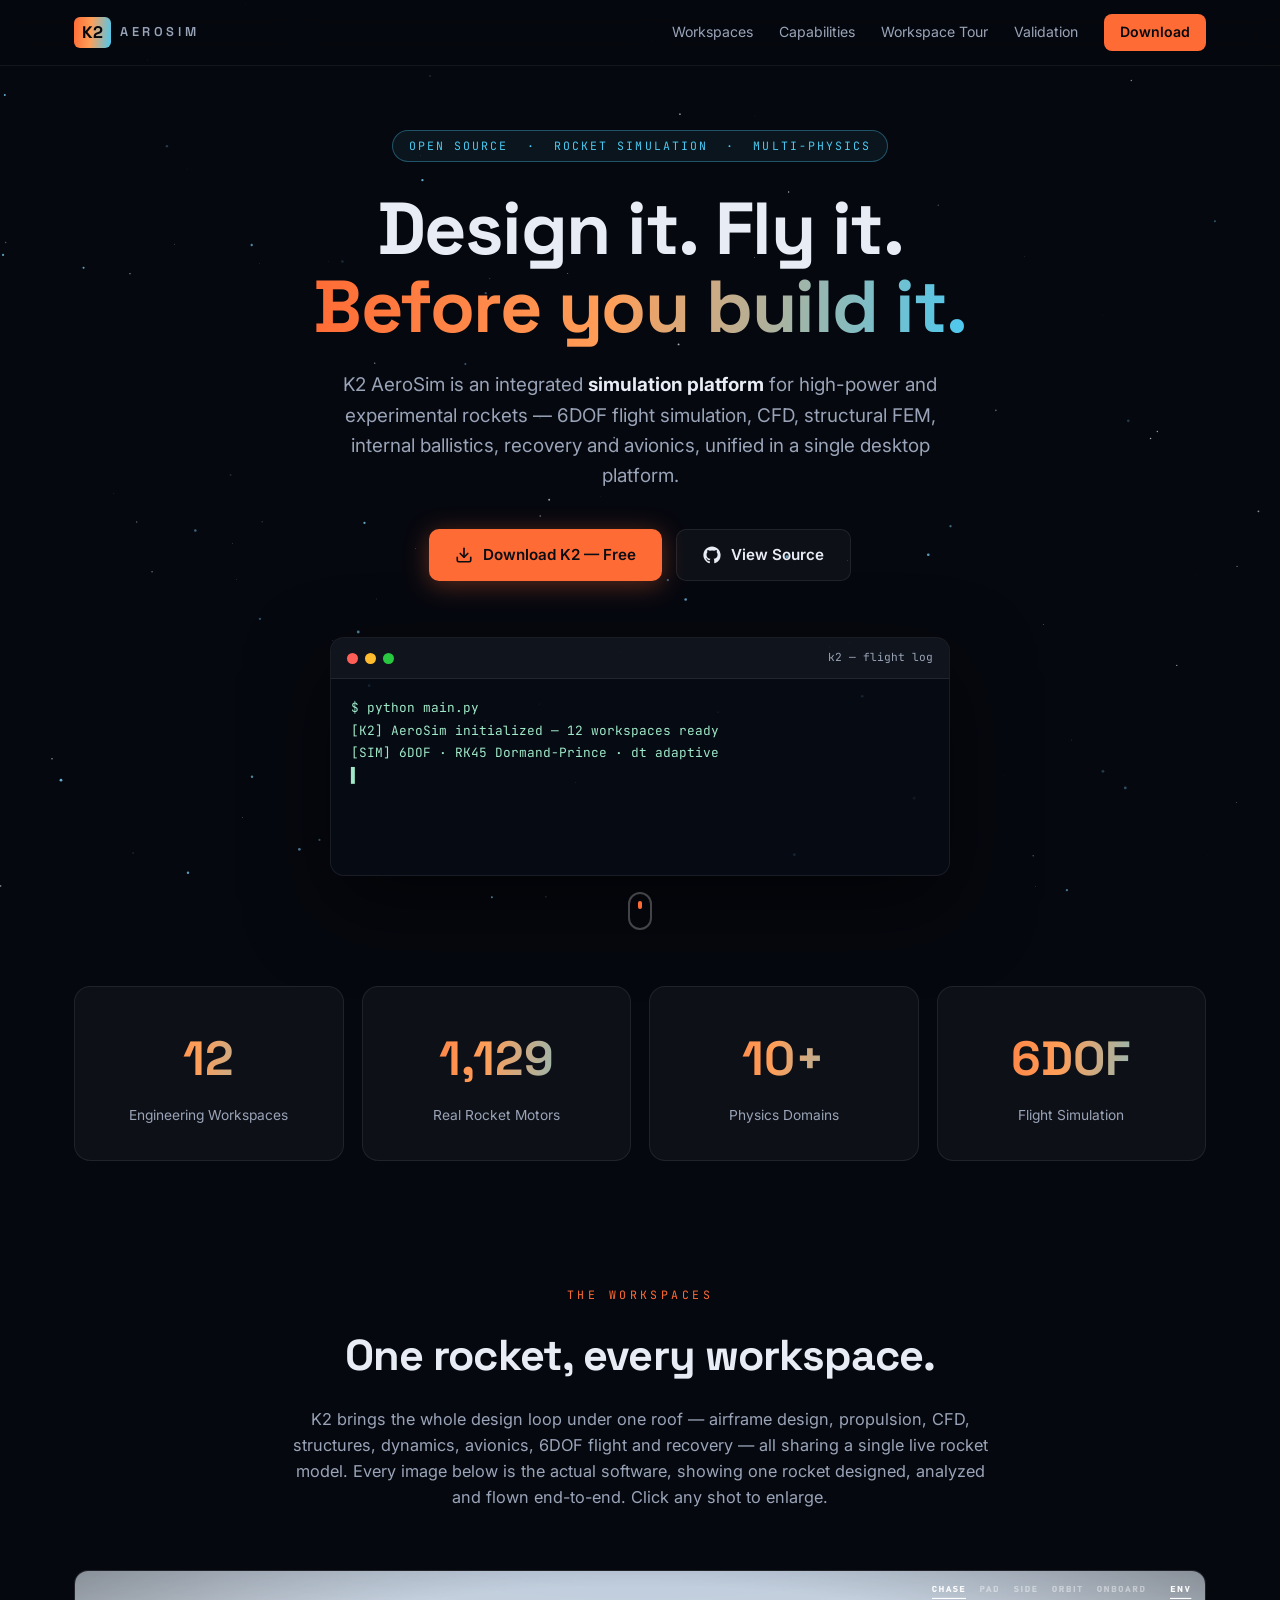
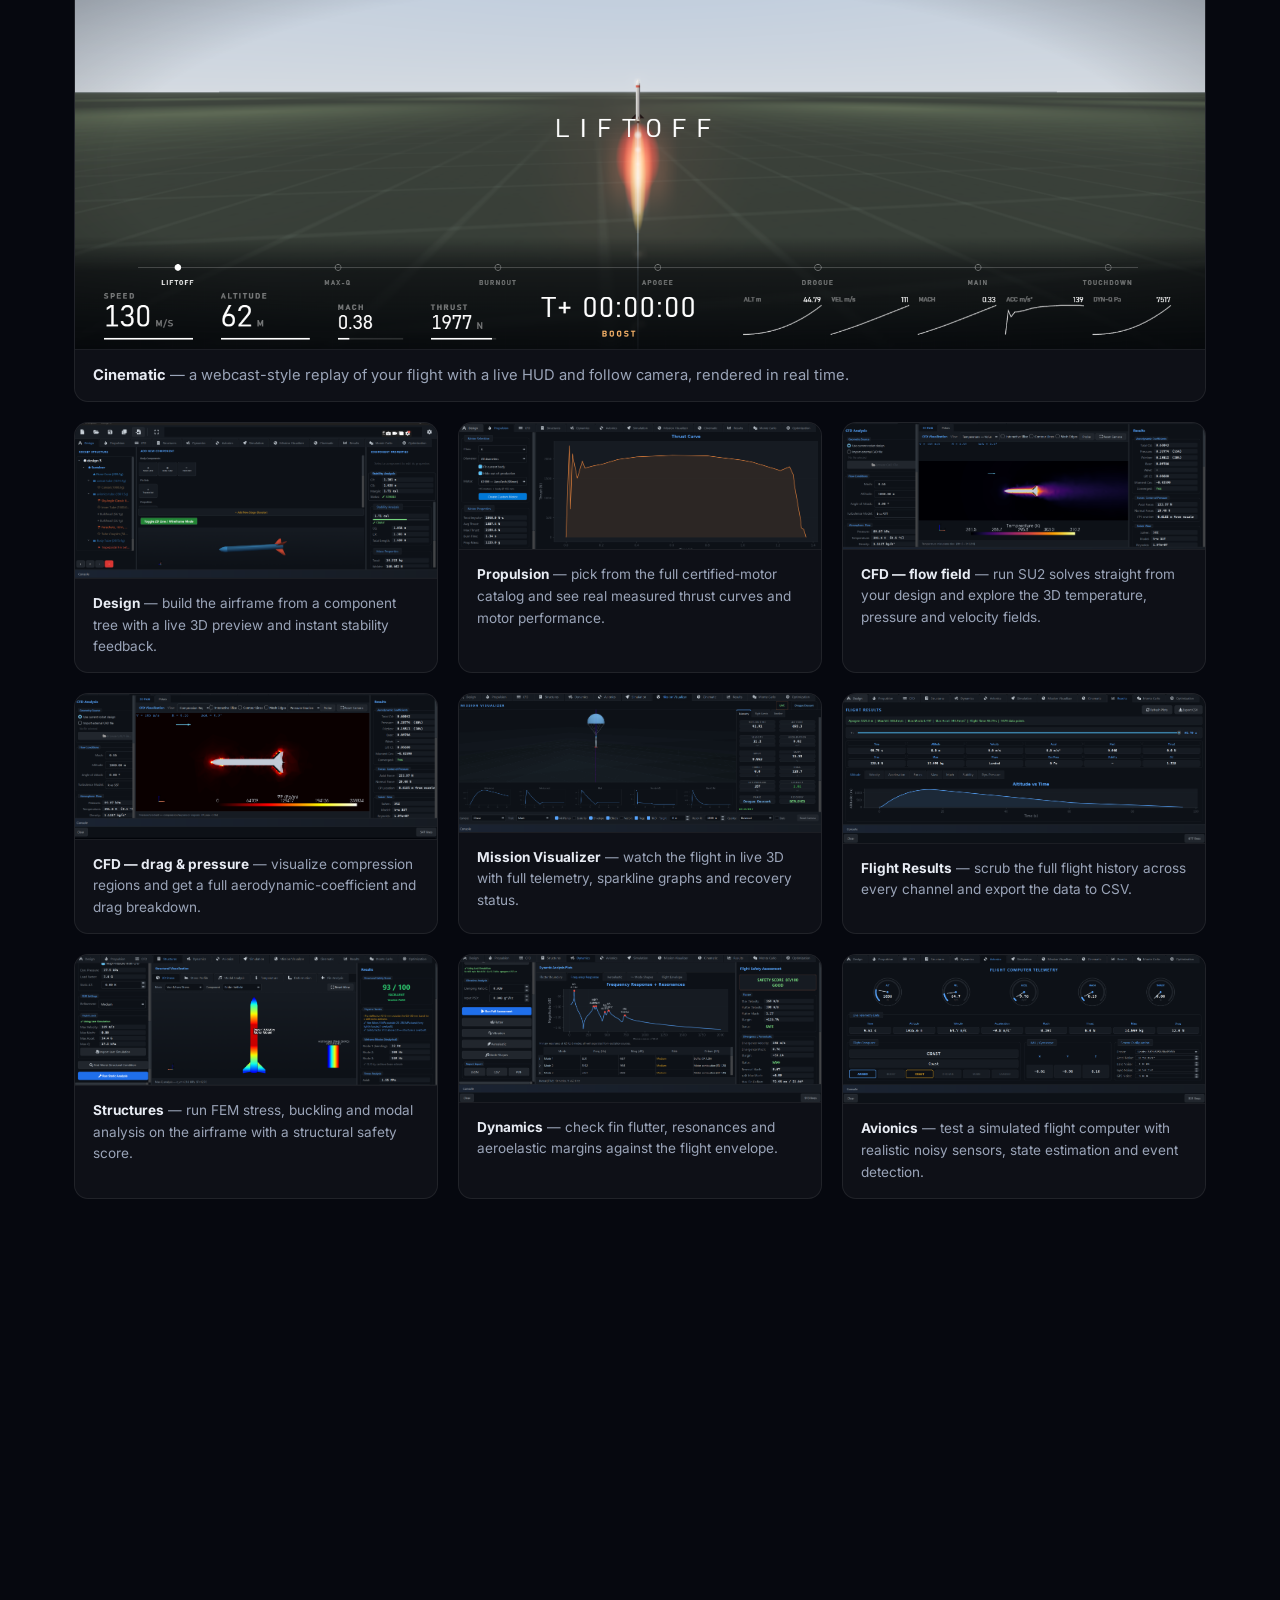
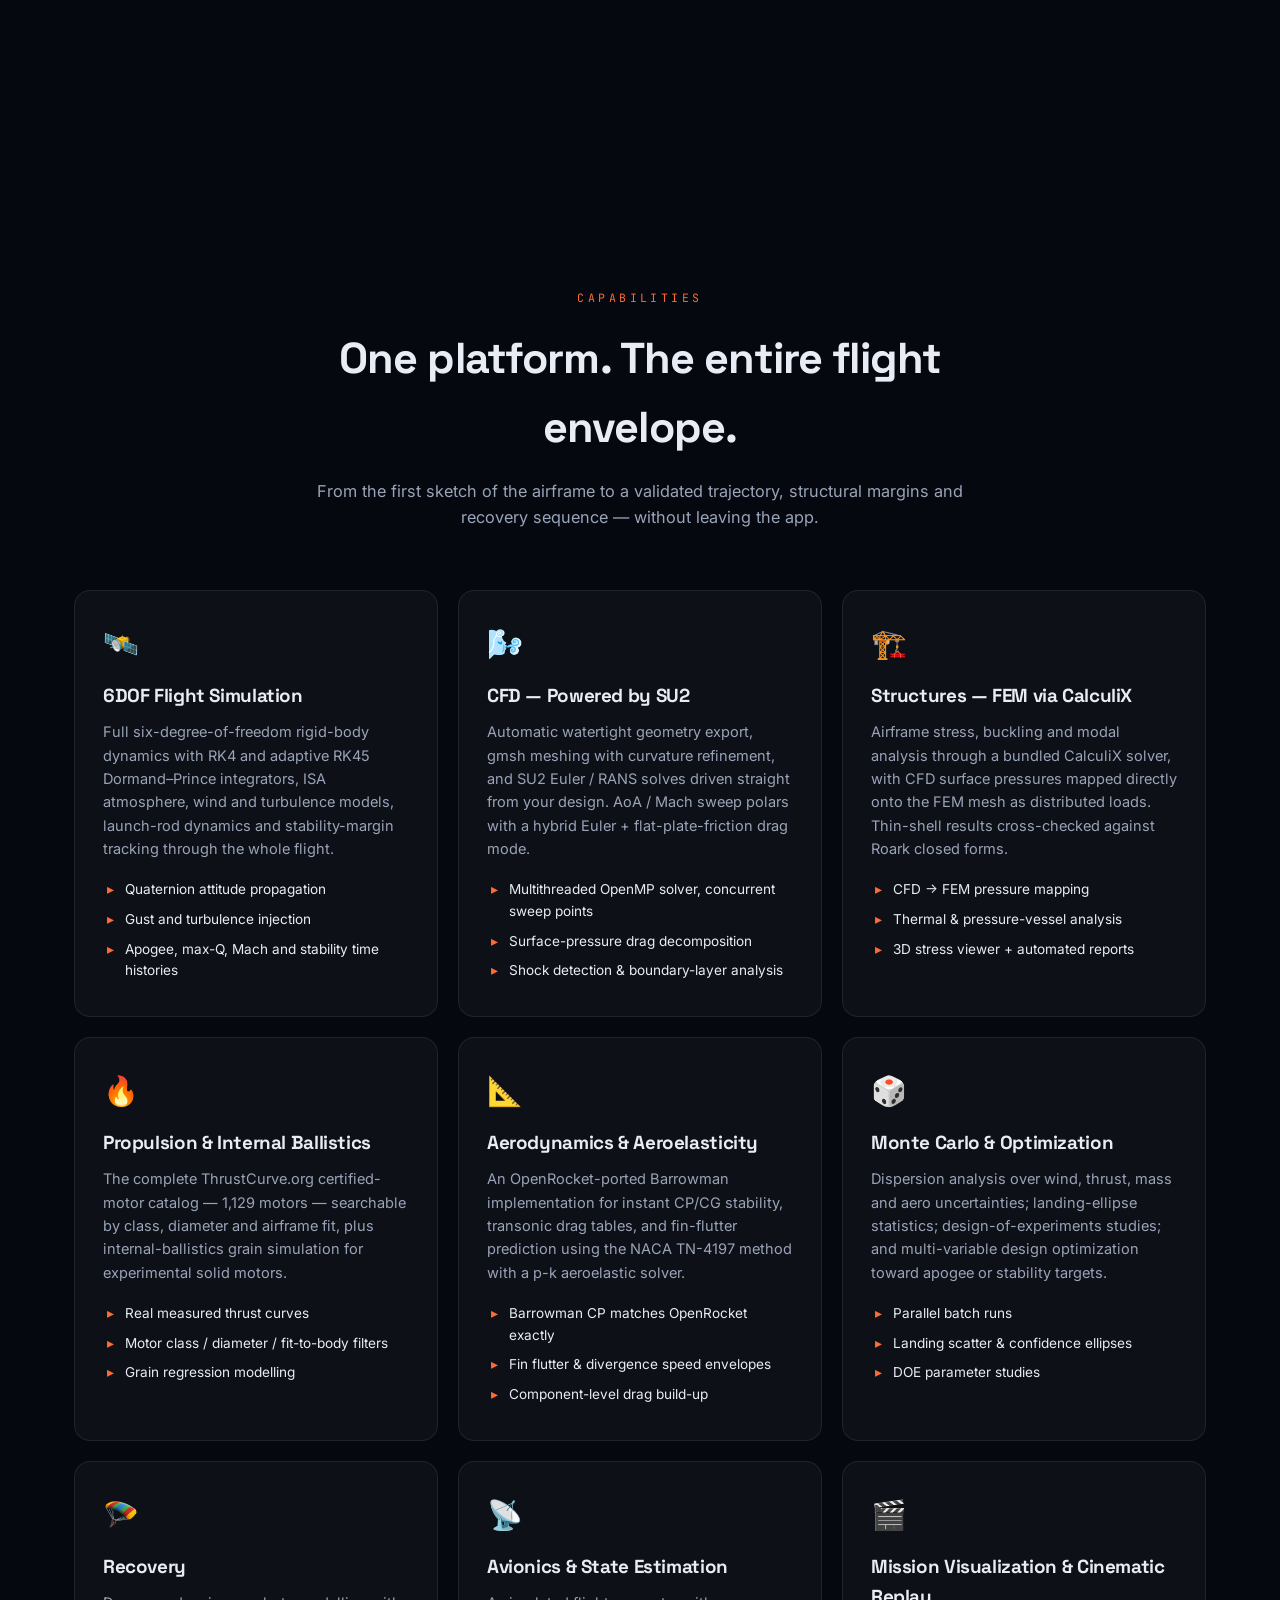
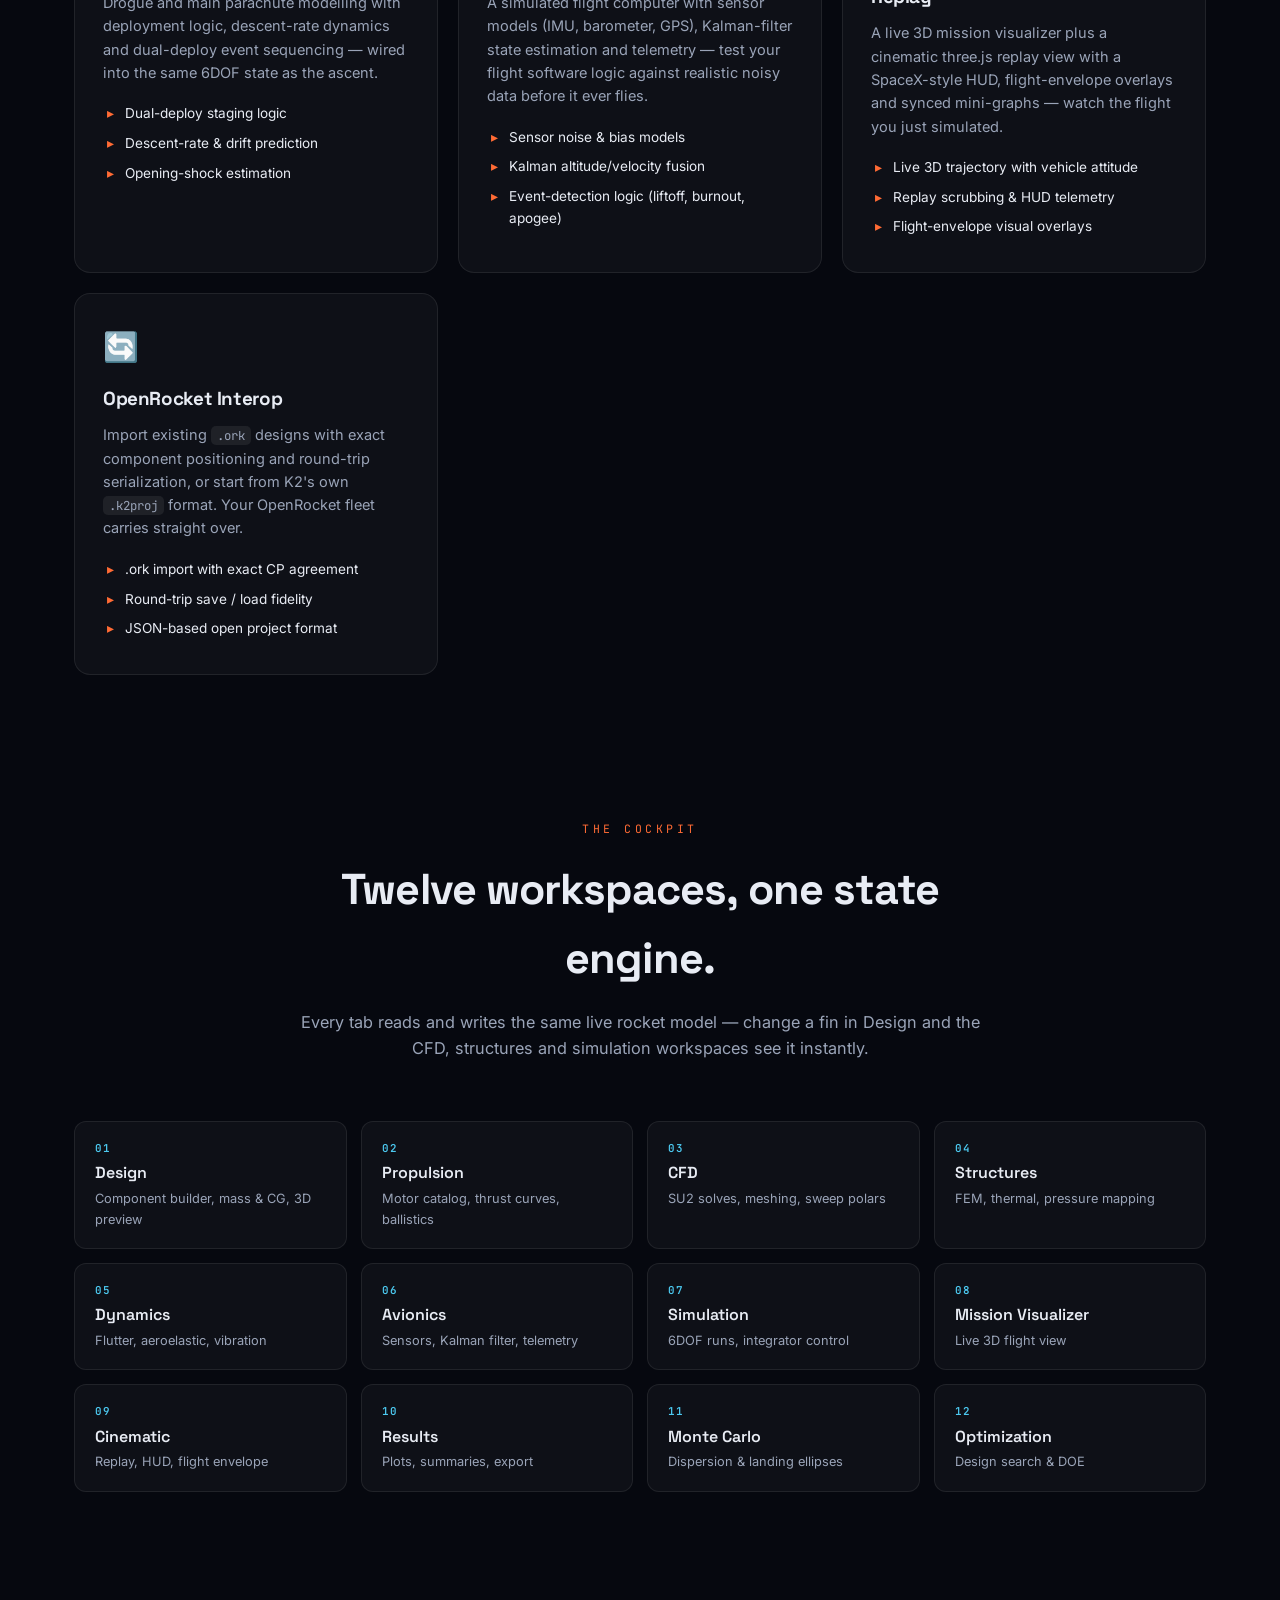
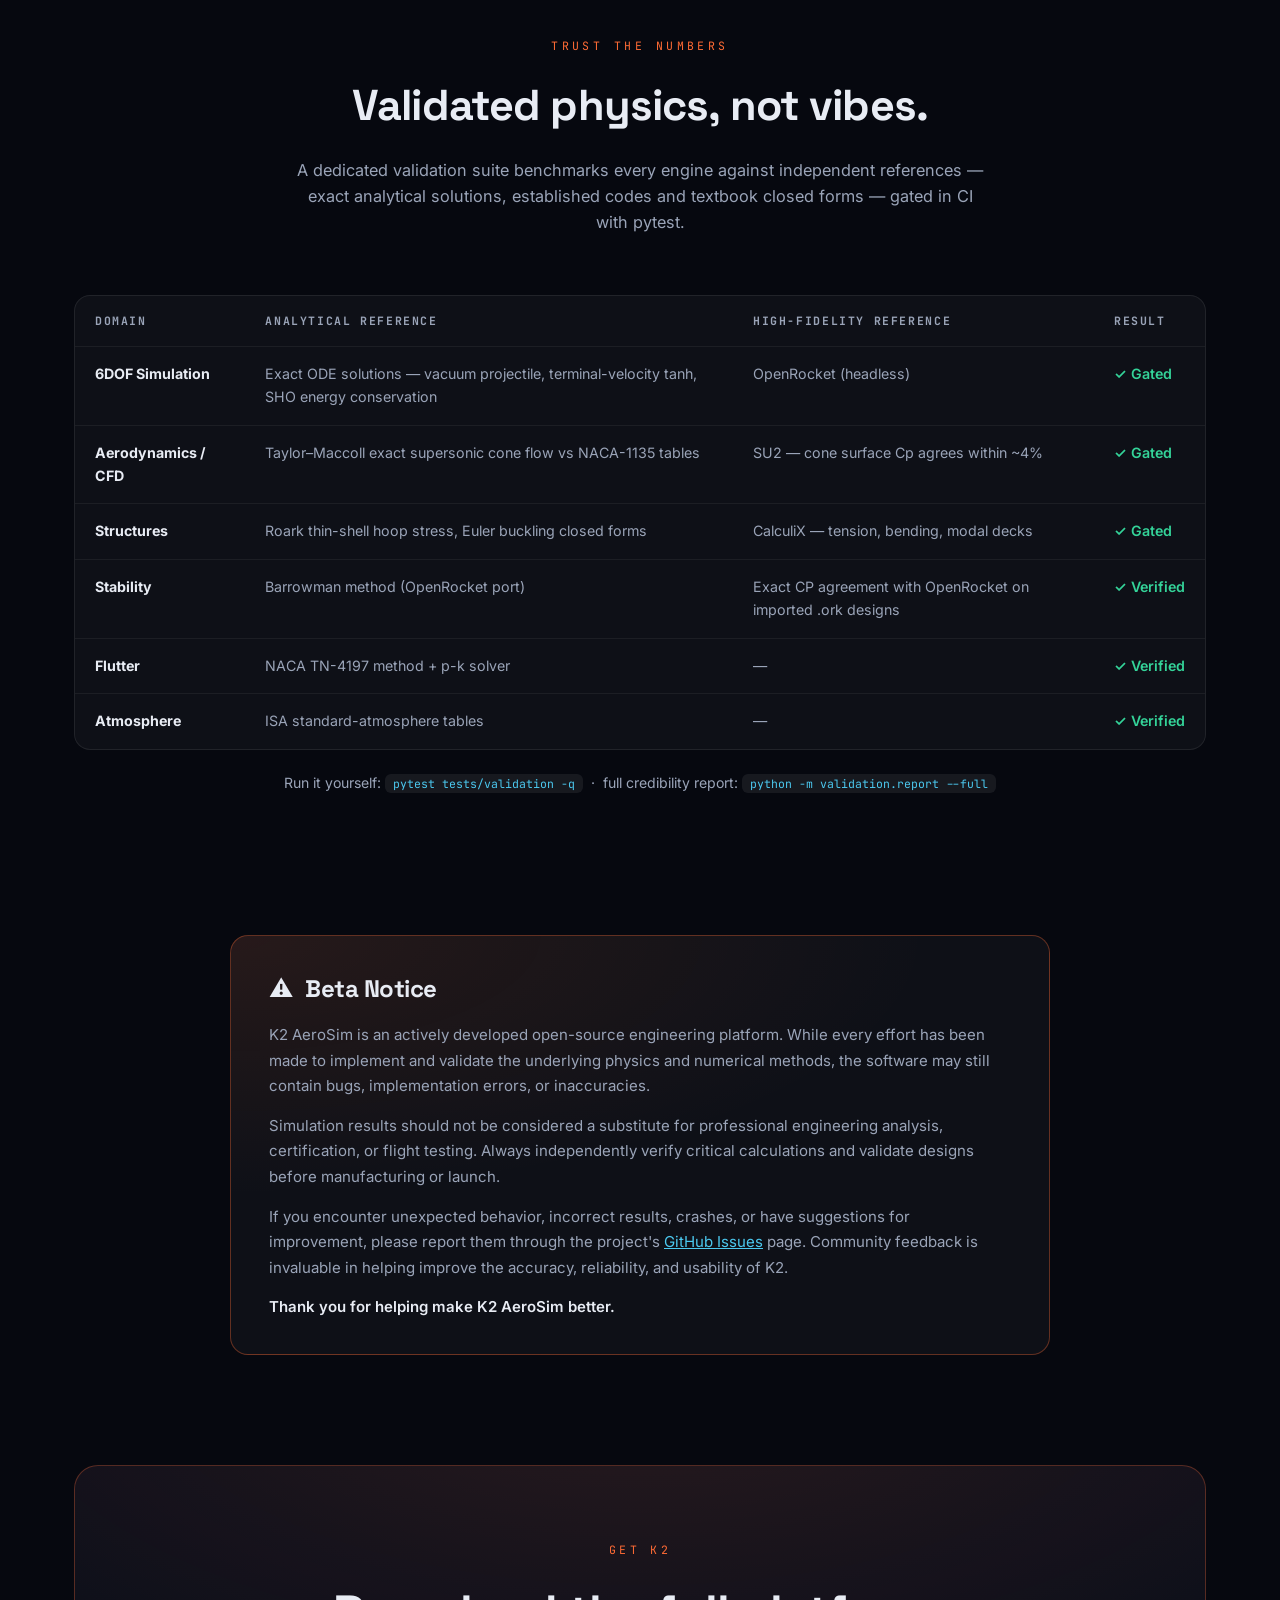
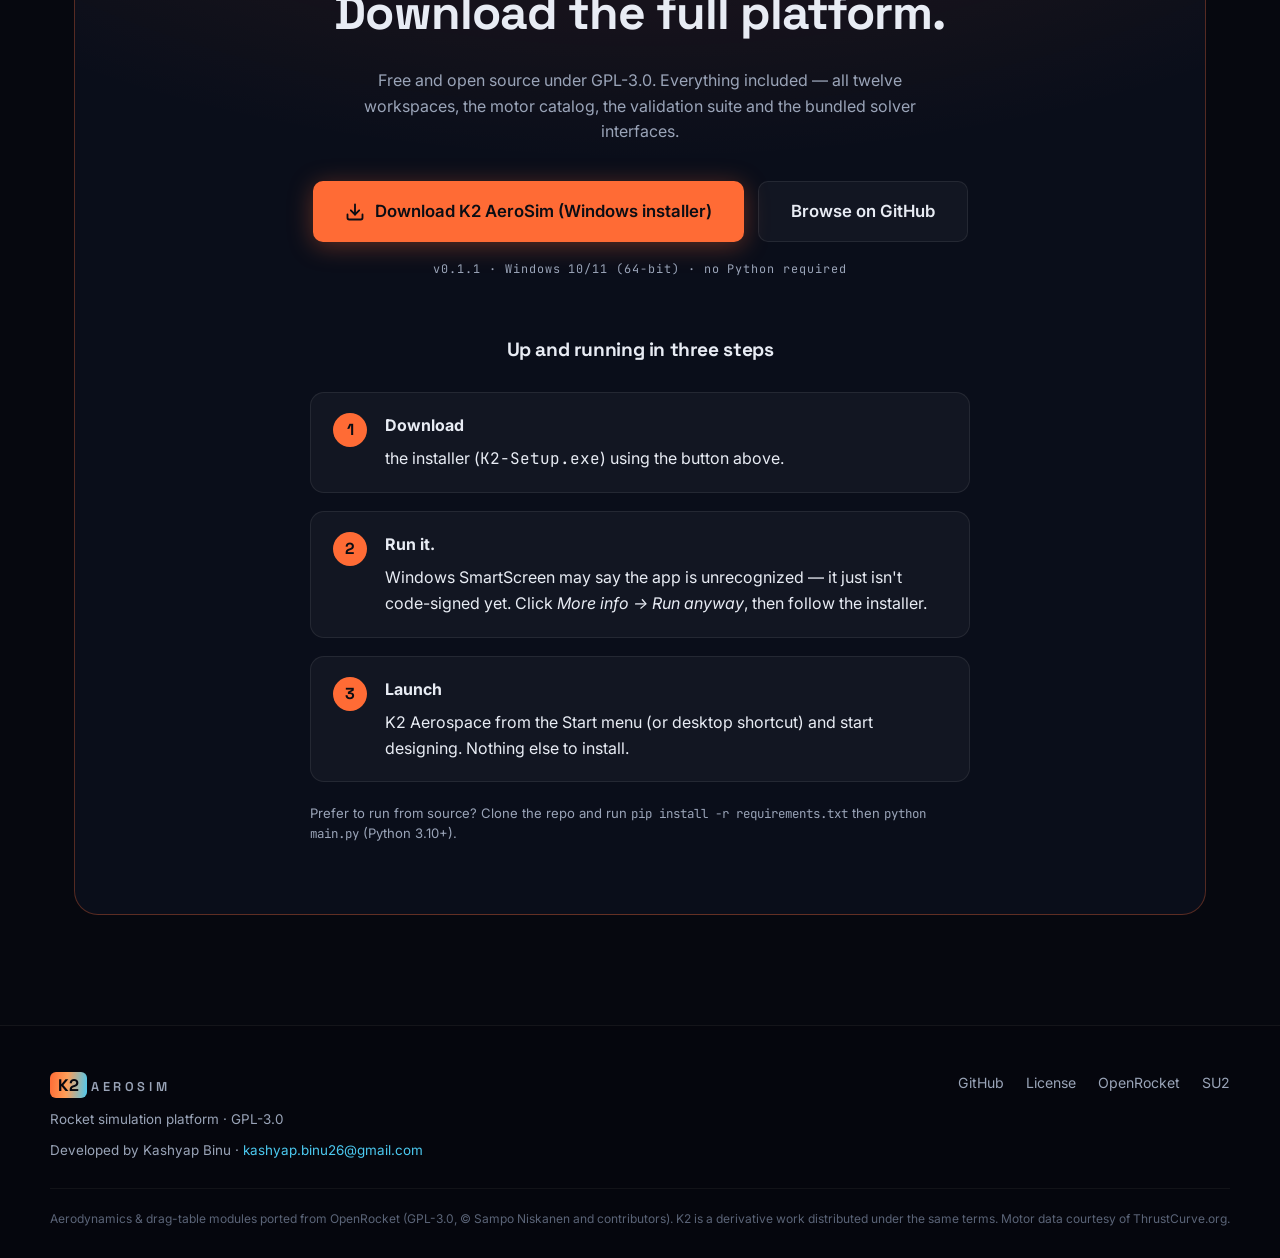
==== website/index.html @ cdcba588 "docs(website): installer-based install steps + SmartScreen note Rewrote the three install steps for " ====
<!DOCTYPE html>
<html lang="en">
<head>
<meta charset="UTF-8">
<meta name="viewport" content="width=device-width, initial-scale=1.0">
<title>K2 AeroSim — Rocket Simulation Platform</title>
<meta name="description" content="K2 AeroSim: an integrated simulation platform for high-power and experimental rockets. 6DOF flight simulation, CFD, FEM, propulsion, recovery, avionics — free and open source.">
<link rel="preconnect" href="https://fonts.googleapis.com">
<link rel="preconnect" href="https://fonts.gstatic.com" crossorigin>
<link href="https://fonts.googleapis.com/css2?family=Space+Grotesk:wght@400;500;600;700&family=Inter:wght@400;500;600&family=JetBrains+Mono:wght@400;500&display=swap" rel="stylesheet">
<link rel="stylesheet" href="style.css">
<link rel="icon" href="data:image/svg+xml,<svg xmlns='http://www.w3.org/2000/svg' viewBox='0 0 100 100'><text y='0.9em' font-size='90'>🚀</text></svg>">
</head>
<body>

<canvas id="starfield" aria-hidden="true"></canvas>

<!-- ───────────────────────── NAV ───────────────────────── -->
<nav class="nav">
  <div class="nav-inner">
    <a href="#top" class="brand">
      <span class="brand-mark">K2</span>
      <span class="brand-text">AEROSIM</span>
    </a>
    <div class="nav-links">
      <a href="#gallery">Workspaces</a>
      <a href="#capabilities">Capabilities</a>
      <a href="workspaces.html">Workspace Tour</a>
      <a href="#validation">Validation</a>
      <a href="#download" class="nav-cta">Download</a>
    </div>
  </div>
</nav>

<!-- ───────────────────────── HERO ───────────────────────── -->
<header class="hero" id="top">
  <div class="hero-content">
    <div class="hero-badge">OPEN SOURCE &nbsp;·&nbsp; ROCKET SIMULATION &nbsp;·&nbsp; MULTI-PHYSICS</div>
    <h1>Design it. Fly it.<br><span class="grad">Before you build it.</span></h1>
    <p class="hero-sub">
      K2 AeroSim is an integrated <strong>simulation platform</strong> for high-power and
      experimental rockets — 6DOF flight simulation, CFD, structural FEM, internal
      ballistics, recovery and avionics, unified in a single desktop platform.
    </p>
    <div class="hero-actions">
      <a href="#download" class="btn btn-primary">
        <svg width="18" height="18" viewBox="0 0 24 24" fill="none" stroke="currentColor" stroke-width="2.2" stroke-linecap="round" stroke-linejoin="round"><path d="M21 15v4a2 2 0 0 1-2 2H5a2 2 0 0 1-2-2v-4"/><polyline points="7 10 12 15 17 10"/><line x1="12" y1="3" x2="12" y2="15"/></svg>
        Download K2 — Free
      </a>
      <a href="https://github.com/kashyapbinu/K2-Software" class="btn btn-ghost" target="_blank" rel="noopener">
        <svg width="18" height="18" viewBox="0 0 24 24" fill="currentColor"><path d="M12 .5C5.65.5.5 5.65.5 12c0 5.08 3.29 9.39 7.86 10.91.58.1.79-.25.79-.55v-2.17c-3.2.7-3.87-1.37-3.87-1.37-.52-1.33-1.28-1.69-1.28-1.69-1.04-.71.08-.7.08-.7 1.15.08 1.76 1.19 1.76 1.19 1.03 1.76 2.7 1.25 3.36.96.1-.75.4-1.25.73-1.54-2.55-.29-5.23-1.28-5.23-5.68 0-1.26.45-2.28 1.19-3.09-.12-.29-.52-1.46.11-3.05 0 0 .97-.31 3.17 1.18a11.07 11.07 0 0 1 5.78 0c2.2-1.49 3.17-1.18 3.17-1.18.63 1.59.23 2.76.11 3.05.74.81 1.19 1.83 1.19 3.09 0 4.42-2.69 5.39-5.25 5.67.41.36.78 1.06.78 2.14v3.17c0 .31.21.66.8.55A11.51 11.51 0 0 0 23.5 12C23.5 5.65 18.35.5 12 .5z"/></svg>
        View Source
      </a>
    </div>
    <div class="hero-terminal">
      <div class="term-bar"><span></span><span></span><span></span><em>k2 — flight log</em></div>
      <pre class="term-body" id="termBody"></pre>
    </div>
  </div>
  <div class="scroll-hint" aria-hidden="true"><span></span></div>
</header>

<!-- ───────────────────────── METRICS ───────────────────────── -->
<section class="metrics" id="metrics">
  <div class="metric reveal">
    <div class="metric-num" data-count="12">0</div>
    <div class="metric-label">Engineering Workspaces</div>
  </div>
  <div class="metric reveal">
    <div class="metric-num" data-count="1129">0</div>
    <div class="metric-label">Real Rocket Motors</div>
  </div>
  <div class="metric reveal">
    <div class="metric-num" data-count="10" data-suffix="+">0</div>
    <div class="metric-label">Physics Domains</div>
  </div>
  <div class="metric reveal">
    <div class="metric-num">6DOF</div>
    <div class="metric-label">Flight Simulation</div>
  </div>
</section>

<!-- ───────────────────────── GALLERY ───────────────────────── -->
<section class="section" id="gallery">
  <div class="section-head reveal">
    <span class="kicker">THE WORKSPACES</span>
    <h2>One rocket, every workspace.</h2>
    <p>K2 brings the whole design loop under one roof — airframe design, propulsion, CFD, structures, dynamics, avionics, 6DOF flight and recovery — all sharing a single live rocket model. Every image below is the actual software, showing one rocket designed, analyzed and flown end-to-end. Click any shot to enlarge.</p>
  </div>

  <figure class="shot shot-featured reveal">
    <img src="assets/cinematic.png" alt="K2 Cinematic view — webcast-style flight replay" loading="lazy">
    <figcaption><strong>Cinematic</strong> — a webcast-style replay of your flight with a live HUD and follow camera, rendered in real time.</figcaption>
  </figure>

  <div class="shot-grid">
    <figure class="shot reveal">
      <img src="assets/design.png" alt="K2 Design workspace" loading="lazy">
      <figcaption><strong>Design</strong> — build the airframe from a component tree with a live 3D preview and instant stability feedback.</figcaption>
    </figure>
    <figure class="shot reveal">
      <img src="assets/propulsion.png" alt="K2 Propulsion workspace" loading="lazy">
      <figcaption><strong>Propulsion</strong> — pick from the full certified-motor catalog and see real measured thrust curves and motor performance.</figcaption>
    </figure>
    <figure class="shot reveal">
      <img src="assets/cfd-temperature.png" alt="K2 CFD workspace — temperature field" loading="lazy">
      <figcaption><strong>CFD — flow field</strong> — run SU2 solves straight from your design and explore the 3D temperature, pressure and velocity fields.</figcaption>
    </figure>
    <figure class="shot reveal">
      <img src="assets/cfd-pressure.png" alt="K2 CFD workspace — pressure field" loading="lazy">
      <figcaption><strong>CFD — drag &amp; pressure</strong> — visualize compression regions and get a full aerodynamic-coefficient and drag breakdown.</figcaption>
    </figure>
    <figure class="shot reveal">
      <img src="assets/mission-visualizer.png" alt="K2 Mission Visualizer workspace" loading="lazy">
      <figcaption><strong>Mission Visualizer</strong> — watch the flight in live 3D with full telemetry, sparkline graphs and recovery status.</figcaption>
    </figure>
    <figure class="shot reveal">
      <img src="assets/results.png" alt="K2 Flight Results workspace" loading="lazy">
      <figcaption><strong>Flight Results</strong> — scrub the full flight history across every channel and export the data to CSV.</figcaption>
    </figure>
    <figure class="shot reveal">
      <img src="assets/structures.png" alt="K2 Structures workspace" loading="lazy">
      <figcaption><strong>Structures</strong> — run FEM stress, buckling and modal analysis on the airframe with a structural safety score.</figcaption>
    </figure>
    <figure class="shot reveal">
      <img src="assets/dynamics.png" alt="K2 Dynamics workspace" loading="lazy">
      <figcaption><strong>Dynamics</strong> — check fin flutter, resonances and aeroelastic margins against the flight envelope.</figcaption>
    </figure>
    <figure class="shot reveal">
      <img src="assets/avionics.png" alt="K2 Avionics workspace" loading="lazy">
      <figcaption><strong>Avionics</strong> — test a simulated flight computer with realistic noisy sensors, state estimation and event detection.</figcaption>
    </figure>
  </div>
</section>

<!-- Lightbox -->
<div class="lightbox" id="lightbox" role="dialog" aria-label="Screenshot viewer" hidden>
  <button class="lb-close" id="lbClose" aria-label="Close">&times;</button>
  <img id="lbImg" src="" alt="">
  <p id="lbCap"></p>
</div>

<!-- ───────────────────────── NEXT PAGE ───────────────────────── -->
<section class="section next-page">
  <a class="next-card reveal" href="workspaces.html">
    <span class="kicker">NEXT</span>
    <h2>Take the full workspace tour →</h2>
    <p>A detailed, workspace-by-workspace walkthrough of all twelve tabs — what each one does, how they share the same live rocket model, and what the screens look like in action.</p>
    <span class="btn btn-primary btn-big">Explore all 12 workspaces →</span>
  </a>
</section>

<!-- ───────────────────────── CAPABILITIES ───────────────────────── -->
<section class="section" id="capabilities">
  <div class="section-head reveal">
    <span class="kicker">CAPABILITIES</span>
    <h2>One platform. The entire flight envelope.</h2>
    <p>From the first sketch of the airframe to a validated trajectory, structural margins and recovery sequence — without leaving the app.</p>
  </div>

  <div class="cap-grid">
    <article class="cap reveal">
      <div class="cap-icon">🛰️</div>
      <h3>6DOF Flight Simulation</h3>
      <p>Full six-degree-of-freedom rigid-body dynamics with RK4 and adaptive RK45 Dormand–Prince integrators, ISA atmosphere, wind and turbulence models, launch-rod dynamics and stability-margin tracking through the whole flight.</p>
      <ul>
        <li>Quaternion attitude propagation</li>
        <li>Gust and turbulence injection</li>
        <li>Apogee, max-Q, Mach and stability time histories</li>
      </ul>
    </article>

    <article class="cap reveal">
      <div class="cap-icon">🌬️</div>
      <h3>CFD — Powered by SU2</h3>
      <p>Automatic watertight geometry export, gmsh meshing with curvature refinement, and SU2 Euler / RANS solves driven straight from your design. AoA / Mach sweep polars with a hybrid Euler + flat-plate-friction drag mode.</p>
      <ul>
        <li>Multithreaded OpenMP solver, concurrent sweep points</li>
        <li>Surface-pressure drag decomposition</li>
        <li>Shock detection &amp; boundary-layer analysis</li>
      </ul>
    </article>

    <article class="cap reveal">
      <div class="cap-icon">🏗️</div>
      <h3>Structures — FEM via CalculiX</h3>
      <p>Airframe stress, buckling and modal analysis through a bundled CalculiX solver, with CFD surface pressures mapped directly onto the FEM mesh as distributed loads. Thin-shell results cross-checked against Roark closed forms.</p>
      <ul>
        <li>CFD → FEM pressure mapping</li>
        <li>Thermal &amp; pressure-vessel analysis</li>
        <li>3D stress viewer + automated reports</li>
      </ul>
    </article>

    <article class="cap reveal">
      <div class="cap-icon">🔥</div>
      <h3>Propulsion &amp; Internal Ballistics</h3>
      <p>The complete ThrustCurve.org certified-motor catalog — 1,129 motors — searchable by class, diameter and airframe fit, plus internal-ballistics grain simulation for experimental solid motors.</p>
      <ul>
        <li>Real measured thrust curves</li>
        <li>Motor class / diameter / fit-to-body filters</li>
        <li>Grain regression modelling</li>
      </ul>
    </article>

    <article class="cap reveal">
      <div class="cap-icon">📐</div>
      <h3>Aerodynamics &amp; Aeroelasticity</h3>
      <p>An OpenRocket-ported Barrowman implementation for instant CP/CG stability, transonic drag tables, and fin-flutter prediction using the NACA TN-4197 method with a p-k aeroelastic solver.</p>
      <ul>
        <li>Barrowman CP matches OpenRocket exactly</li>
        <li>Fin flutter &amp; divergence speed envelopes</li>
        <li>Component-level drag build-up</li>
      </ul>
    </article>

    <article class="cap reveal">
      <div class="cap-icon">🎲</div>
      <h3>Monte Carlo &amp; Optimization</h3>
      <p>Dispersion analysis over wind, thrust, mass and aero uncertainties; landing-ellipse statistics; design-of-experiments studies; and multi-variable design optimization toward apogee or stability targets.</p>
      <ul>
        <li>Parallel batch runs</li>
        <li>Landing scatter &amp; confidence ellipses</li>
        <li>DOE parameter studies</li>
      </ul>
    </article>

    <article class="cap reveal">
      <div class="cap-icon">🪂</div>
      <h3>Recovery</h3>
      <p>Drogue and main parachute modelling with deployment logic, descent-rate dynamics and dual-deploy event sequencing — wired into the same 6DOF state as the ascent.</p>
      <ul>
        <li>Dual-deploy staging logic</li>
        <li>Descent-rate &amp; drift prediction</li>
        <li>Opening-shock estimation</li>
      </ul>
    </article>

    <article class="cap reveal">
      <div class="cap-icon">📡</div>
      <h3>Avionics &amp; State Estimation</h3>
      <p>A simulated flight computer with sensor models (IMU, barometer, GPS), Kalman-filter state estimation and telemetry — test your flight software logic against realistic noisy data before it ever flies.</p>
      <ul>
        <li>Sensor noise &amp; bias models</li>
        <li>Kalman altitude/velocity fusion</li>
        <li>Event-detection logic (liftoff, burnout, apogee)</li>
      </ul>
    </article>

    <article class="cap reveal">
      <div class="cap-icon">🎬</div>
      <h3>Mission Visualization &amp; Cinematic Replay</h3>
      <p>A live 3D mission visualizer plus a cinematic three.js replay view with a SpaceX-style HUD, flight-envelope overlays and synced mini-graphs — watch the flight you just simulated.</p>
      <ul>
        <li>Live 3D trajectory with vehicle attitude</li>
        <li>Replay scrubbing &amp; HUD telemetry</li>
        <li>Flight-envelope visual overlays</li>
      </ul>
    </article>

    <article class="cap reveal">
      <div class="cap-icon">🔄</div>
      <h3>OpenRocket Interop</h3>
      <p>Import existing <code>.ork</code> designs with exact component positioning and round-trip serialization, or start from K2's own <code>.k2proj</code> format. Your OpenRocket fleet carries straight over.</p>
      <ul>
        <li>.ork import with exact CP agreement</li>
        <li>Round-trip save / load fidelity</li>
        <li>JSON-based open project format</li>
      </ul>
    </article>
  </div>
</section>

<!-- ───────────────────────── WORKSPACES ───────────────────────── -->
<section class="section" id="workspaces">
  <div class="section-head reveal">
    <span class="kicker">THE COCKPIT</span>
    <h2>Twelve workspaces, one state engine.</h2>
    <p>Every tab reads and writes the same live rocket model — change a fin in Design and the CFD, structures and simulation workspaces see it instantly.</p>
  </div>
  <div class="ws-grid reveal">
    <a class="ws" href="workspaces.html#design"><span class="ws-n">01</span>Design<small>Component builder, mass &amp; CG, 3D preview</small></a>
    <a class="ws" href="workspaces.html#propulsion"><span class="ws-n">02</span>Propulsion<small>Motor catalog, thrust curves, ballistics</small></a>
    <a class="ws" href="workspaces.html#cfd"><span class="ws-n">03</span>CFD<small>SU2 solves, meshing, sweep polars</small></a>
    <a class="ws" href="workspaces.html#structures"><span class="ws-n">04</span>Structures<small>FEM, thermal, pressure mapping</small></a>
    <a class="ws" href="workspaces.html#dynamics"><span class="ws-n">05</span>Dynamics<small>Flutter, aeroelastic, vibration</small></a>
    <a class="ws" href="workspaces.html#avionics"><span class="ws-n">06</span>Avionics<small>Sensors, Kalman filter, telemetry</small></a>
    <a class="ws" href="workspaces.html#simulation"><span class="ws-n">07</span>Simulation<small>6DOF runs, integrator control</small></a>
    <a class="ws" href="workspaces.html#missionviz"><span class="ws-n">08</span>Mission Visualizer<small>Live 3D flight view</small></a>
    <a class="ws" href="workspaces.html#cinematic"><span class="ws-n">09</span>Cinematic<small>Replay, HUD, flight envelope</small></a>
    <a class="ws" href="workspaces.html#results"><span class="ws-n">10</span>Results<small>Plots, summaries, export</small></a>
    <a class="ws" href="workspaces.html#montecarlo"><span class="ws-n">11</span>Monte Carlo<small>Dispersion &amp; landing ellipses</small></a>
    <a class="ws" href="workspaces.html#optimization"><span class="ws-n">12</span>Optimization<small>Design search &amp; DOE</small></a>
  </div>
</section>

<!-- ───────────────────────── VALIDATION ───────────────────────── -->
<section class="section" id="validation">
  <div class="section-head reveal">
    <span class="kicker">TRUST THE NUMBERS</span>
    <h2>Validated physics, not vibes.</h2>
    <p>A dedicated validation suite benchmarks every engine against independent references — exact analytical solutions, established codes and textbook closed forms — gated in CI with pytest.</p>
  </div>
  <div class="val-table reveal">
    <table>
      <thead>
        <tr><th>Domain</th><th>Analytical reference</th><th>High-fidelity reference</th><th>Result</th></tr>
      </thead>
      <tbody>
        <tr>
          <td data-label="Domain"><strong>6DOF Simulation</strong></td>
          <td data-label="Analytical">Exact ODE solutions — vacuum projectile, terminal-velocity tanh, SHO energy conservation</td>
          <td data-label="High-fidelity">OpenRocket (headless)</td>
          <td data-label="Result"><span class="pass">✓ Gated</span></td>
        </tr>
        <tr>
          <td data-label="Domain"><strong>Aerodynamics / CFD</strong></td>
          <td data-label="Analytical">Taylor–Maccoll exact supersonic cone flow vs NACA-1135 tables</td>
          <td data-label="High-fidelity">SU2 — cone surface Cp agrees within ~4%</td>
          <td data-label="Result"><span class="pass">✓ Gated</span></td>
        </tr>
        <tr>
          <td data-label="Domain"><strong>Structures</strong></td>
          <td data-label="Analytical">Roark thin-shell hoop stress, Euler buckling closed forms</td>
          <td data-label="High-fidelity">CalculiX — tension, bending, modal decks</td>
          <td data-label="Result"><span class="pass">✓ Gated</span></td>
        </tr>
        <tr>
          <td data-label="Domain"><strong>Stability</strong></td>
          <td data-label="Analytical">Barrowman method (OpenRocket port)</td>
          <td data-label="High-fidelity">Exact CP agreement with OpenRocket on imported .ork designs</td>
          <td data-label="Result"><span class="pass">✓ Verified</span></td>
        </tr>
        <tr>
          <td data-label="Domain"><strong>Flutter</strong></td>
          <td data-label="Analytical">NACA TN-4197 method + p-k solver</td>
          <td data-label="High-fidelity">—</td>
          <td data-label="Result"><span class="pass">✓ Verified</span></td>
        </tr>
        <tr>
          <td data-label="Domain"><strong>Atmosphere</strong></td>
          <td data-label="Analytical">ISA standard-atmosphere tables</td>
          <td data-label="High-fidelity">—</td>
          <td data-label="Result"><span class="pass">✓ Verified</span></td>
        </tr>
      </tbody>
    </table>
  </div>
  <p class="val-note reveal">Run it yourself: <code>pytest tests/validation -q</code> &nbsp;·&nbsp; full credibility report: <code>python -m validation.report --full</code></p>
</section>

<!-- ───────────────────────── BETA NOTICE ───────────────────────── -->
<section class="section beta-section">
  <div class="beta-notice reveal">
    <div class="beta-head">
      <span class="beta-icon" aria-hidden="true">⚠️</span>
      <h2>Beta Notice</h2>
    </div>
    <p>K2 AeroSim is an actively developed open-source engineering platform. While every
    effort has been made to implement and validate the underlying physics and numerical
    methods, the software may still contain bugs, implementation errors, or inaccuracies.</p>
    <p>Simulation results should not be considered a substitute for professional engineering
    analysis, certification, or flight testing. Always independently verify critical
    calculations and validate designs before manufacturing or launch.</p>
    <p>If you encounter unexpected behavior, incorrect results, crashes, or have suggestions
    for improvement, please report them through the project's
    <a href="https://github.com/kashyapbinu/K2-Software/issues" target="_blank" rel="noopener">GitHub Issues</a>
    page. Community feedback is invaluable in helping improve the accuracy, reliability, and
    usability of K2.</p>
    <p class="beta-thanks">Thank you for helping make K2 AeroSim better.</p>
  </div>
</section>

<!-- ───────────────────────── DOWNLOAD ───────────────────────── -->
<section class="section dl" id="download">
  <div class="dl-card reveal">
    <span class="kicker">GET K2</span>
    <h2>Download the full platform.</h2>
    <p class="dl-sub">Free and open source under GPL-3.0. Everything included — all twelve workspaces, the motor catalog, the validation suite and the bundled solver interfaces.</p>

    <div class="dl-actions">
      <a class="btn btn-primary btn-big" href="https://github.com/kashyapbinu/K2-Software/releases/latest/download/K2-Setup.exe">
        <svg width="20" height="20" viewBox="0 0 24 24" fill="none" stroke="currentColor" stroke-width="2.2" stroke-linecap="round" stroke-linejoin="round"><path d="M21 15v4a2 2 0 0 1-2 2H5a2 2 0 0 1-2-2v-4"/><polyline points="7 10 12 15 17 10"/><line x1="12" y1="3" x2="12" y2="15"/></svg>
        Download K2 AeroSim (Windows installer)
      </a>
      <a class="btn btn-ghost btn-big" href="https://github.com/kashyapbinu/K2-Software" target="_blank" rel="noopener">Browse on GitHub</a>
    </div>
    <p class="dl-meta">v0.1.1 · Windows 10/11 (64-bit) · no Python required</p>

    <div class="dl-steps">
      <h3>Up and running in three steps</h3>
      <ol>
        <li>
          <span class="step-n">1</span>
          <div><strong>Download</strong> the installer (<code>K2-Setup.exe</code>) using the button above.</div>
        </li>
        <li>
          <span class="step-n">2</span>
          <div><strong>Run it.</strong> Windows SmartScreen may say the app is
          unrecognized — it just isn't code-signed yet. Click
          <em>More info → Run anyway</em>, then follow the installer.</div>
        </li>
        <li>
          <span class="step-n">3</span>
          <div><strong>Launch</strong> K2 Aerospace from the Start menu (or desktop
          shortcut) and start designing. Nothing else to install.</div>
        </li>
      </ol>
      <p class="dl-note">Prefer to run from source? Clone the repo and run
      <code>pip install -r requirements.txt</code> then <code>python main.py</code>
      (Python 3.10+).</p>
    </div>
  </div>
</section>

<!-- ───────────────────────── FOOTER ───────────────────────── -->
<footer class="footer">
  <div class="footer-inner">
    <div>
      <span class="brand-mark">K2</span> <span class="brand-text">AEROSIM</span>
      <p>Rocket simulation platform · GPL-3.0</p>
      <p class="footer-credit">Developed by Kashyap Binu · <a href="mailto:kashyap.binu26@gmail.com">kashyap.binu26@gmail.com</a></p>
    </div>
    <div class="footer-links">
      <a href="https://github.com/kashyapbinu/K2-Software" target="_blank" rel="noopener">GitHub</a>
      <a href="https://github.com/kashyapbinu/K2-Software/blob/main/LICENSE" target="_blank" rel="noopener">License</a>
      <a href="https://openrocket.info" target="_blank" rel="noopener">OpenRocket</a>
      <a href="https://su2code.github.io" target="_blank" rel="noopener">SU2</a>
    </div>
  </div>
  <p class="footer-note">Aerodynamics &amp; drag-table modules ported from OpenRocket (GPL-3.0, © Sampo Niskanen and contributors). K2 is a derivative work distributed under the same terms. Motor data courtesy of ThrustCurve.org.</p>
</footer>

<script src="script.js"></script>
</body>
</html>
---- website/style.css ----
/* ── K2 AeroSim website ───────────────────────────────────── */
:root {
  --bg: #06080f;
  --bg-2: #0a0e1a;
  --panel: rgba(255, 255, 255, 0.035);
  --panel-border: rgba(255, 255, 255, 0.08);
  --text: #e8ecf4;
  --muted: #9aa4b8;
  --accent: #ff6b35;
  --accent-2: #4cc9f0;
  --grad: linear-gradient(95deg, #ff6b35, #ff9e58 45%, #4cc9f0);
  --font-display: "Space Grotesk", sans-serif;
  --font-body: "Inter", sans-serif;
  --font-mono: "JetBrains Mono", monospace;
}

* { margin: 0; padding: 0; box-sizing: border-box; }

html { scroll-behavior: smooth; }

body {
  background: var(--bg);
  color: var(--text);
  font-family: var(--font-body);
  font-size: 16px;
  line-height: 1.6;
  overflow-x: hidden;
}

#starfield {
  position: fixed;
  inset: 0;
  z-index: 0;
  pointer-events: none;
}

::selection { background: rgba(255, 107, 53, 0.4); }

h1, h2, h3 { font-family: var(--font-display); letter-spacing: -0.02em; }
code, pre { font-family: var(--font-mono); }
a { color: inherit; }

.grad {
  background: var(--grad);
  -webkit-background-clip: text;
  background-clip: text;
  color: transparent;
}

/* ── Nav ── */
.nav {
  position: fixed;
  top: 0; left: 0; right: 0;
  z-index: 100;
  backdrop-filter: blur(14px);
  background: rgba(6, 8, 15, 0.65);
  border-bottom: 1px solid rgba(255, 255, 255, 0.06);
}
.nav-inner {
  max-width: 1180px;
  margin: 0 auto;
  padding: 14px 24px;
  display: flex;
  align-items: center;
  justify-content: space-between;
}
.brand { display: flex; align-items: center; gap: 9px; text-decoration: none; }
.brand-mark {
  font-family: var(--font-display);
  font-weight: 700;
  font-size: 1.05rem;
  background: var(--grad);
  color: #06080f;
  -webkit-background-clip: border-box;
  padding: 2px 8px;
  border-radius: 6px;
}
.brand-text {
  font-family: var(--font-display);
  font-weight: 600;
  letter-spacing: 0.28em;
  font-size: 0.8rem;
  color: var(--muted);
}
.nav-links { display: flex; align-items: center; gap: 26px; }
.nav-links a {
  text-decoration: none;
  font-size: 0.88rem;
  color: var(--muted);
  transition: color 0.2s;
}
.nav-links a:hover { color: var(--text); }
.nav-cta {
  color: #06080f !important;
  background: var(--accent);
  padding: 7px 16px;
  border-radius: 8px;
  font-weight: 600;
  transition: transform 0.15s, box-shadow 0.2s;
}
.nav-cta:hover { transform: translateY(-1px); box-shadow: 0 4px 18px rgba(255, 107, 53, 0.45); }

/* ── Hero ── */
.hero {
  position: relative;
  z-index: 1;
  min-height: 100vh;
  display: flex;
  align-items: center;
  justify-content: center;
  text-align: center;
  padding: 130px 24px 80px;
}
.hero-content { max-width: 880px; }
.hero-badge {
  display: inline-block;
  font-family: var(--font-mono);
  font-size: 0.72rem;
  letter-spacing: 0.18em;
  color: var(--accent-2);
  border: 1px solid rgba(76, 201, 240, 0.35);
  background: rgba(76, 201, 240, 0.07);
  padding: 6px 16px;
  border-radius: 100px;
  margin-bottom: 28px;
}
.hero h1 {
  font-size: clamp(2.6rem, 6.5vw, 4.6rem);
  font-weight: 700;
  line-height: 1.06;
  margin-bottom: 24px;
}
.hero-sub {
  font-size: clamp(1rem, 2vw, 1.18rem);
  color: var(--muted);
  max-width: 640px;
  margin: 0 auto 38px;
}
.hero-sub strong { color: var(--text); }
.hero-actions { display: flex; gap: 14px; justify-content: center; flex-wrap: wrap; margin-bottom: 56px; }

.btn {
  display: inline-flex;
  align-items: center;
  gap: 10px;
  text-decoration: none;
  font-weight: 600;
  font-size: 0.95rem;
  padding: 13px 26px;
  border-radius: 10px;
  transition: transform 0.15s, box-shadow 0.25s, background 0.2s;
}
.btn-primary {
  background: var(--accent);
  color: #0b0d14;
  box-shadow: 0 4px 24px rgba(255, 107, 53, 0.35);
}
.btn-primary:hover { transform: translateY(-2px); box-shadow: 0 8px 34px rgba(255, 107, 53, 0.55); }
.btn-ghost {
  border: 1px solid var(--panel-border);
  color: var(--text);
  background: var(--panel);
}
.btn-ghost:hover { background: rgba(255, 255, 255, 0.07); transform: translateY(-2px); }
.btn-big { font-size: 1.05rem; padding: 16px 32px; }

/* Hero terminal */
.hero-terminal {
  max-width: 620px;
  margin: 0 auto;
  text-align: left;
  border-radius: 14px;
  border: 1px solid var(--panel-border);
  background: rgba(8, 11, 20, 0.85);
  box-shadow: 0 30px 80px rgba(0, 0, 0, 0.55);
  overflow: hidden;
}
.term-bar {
  display: flex;
  align-items: center;
  gap: 7px;
  padding: 11px 16px;
  background: rgba(255, 255, 255, 0.04);
  border-bottom: 1px solid var(--panel-border);
}
.term-bar span { width: 11px; height: 11px; border-radius: 50%; background: #3a4154; }
.term-bar span:nth-child(1) { background: #ff5f57; }
.term-bar span:nth-child(2) { background: #febc2e; }
.term-bar span:nth-child(3) { background: #28c840; }
.term-bar em {
  margin-left: auto;
  font-style: normal;
  font-family: var(--font-mono);
  font-size: 0.7rem;
  color: var(--muted);
}
.term-body {
  padding: 18px 20px;
  font-size: 0.8rem;
  line-height: 1.75;
  color: #9fe8c8;
  min-height: 196px;
  white-space: pre-wrap;
}
.term-body .dim { color: var(--muted); }

.scroll-hint {
  position: absolute;
  bottom: 26px;
  left: 50%;
  transform: translateX(-50%);
  width: 24px; height: 38px;
  border: 2px solid rgba(255, 255, 255, 0.25);
  border-radius: 14px;
}
.scroll-hint span {
  position: absolute;
  top: 7px; left: 50%;
  width: 4px; height: 8px;
  margin-left: -2px;
  border-radius: 4px;
  background: var(--accent);
  animation: scrollDot 1.8s infinite ease-in-out;
}
@keyframes scrollDot {
  0% { transform: translateY(0); opacity: 1; }
  70% { transform: translateY(14px); opacity: 0; }
  100% { transform: translateY(0); opacity: 0; }
}

/* ── Metrics ── */
.metrics {
  position: relative;
  z-index: 1;
  max-width: 1180px;
  margin: 0 auto;
  padding: 30px 24px 10px;
  display: grid;
  grid-template-columns: repeat(auto-fit, minmax(220px, 1fr));
  gap: 18px;
}
.metric {
  text-align: center;
  padding: 34px 18px;
  border: 1px solid var(--panel-border);
  border-radius: 16px;
  background: var(--panel);
}
.metric-num {
  font-family: var(--font-display);
  font-size: clamp(2.2rem, 4vw, 3rem);
  font-weight: 700;
  background: var(--grad);
  -webkit-background-clip: text;
  background-clip: text;
  color: transparent;
}
.metric-label { color: var(--muted); font-size: 0.86rem; margin-top: 6px; }

/* ── Sections ── */
.section {
  position: relative;
  z-index: 1;
  max-width: 1180px;
  margin: 0 auto;
  padding: 110px 24px 30px;
}
.section-head { text-align: center; max-width: 700px; margin: 0 auto 60px; }
.kicker {
  font-family: var(--font-mono);
  font-size: 0.72rem;
  letter-spacing: 0.3em;
  color: var(--accent);
}
.section-head h2 {
  font-size: clamp(1.9rem, 4vw, 2.7rem);
  margin: 14px 0 16px;
}
.section-head p { color: var(--muted); font-size: 1.02rem; }

/* Screenshot gallery */
.shot {
  margin: 0;
  border: 1px solid var(--panel-border);
  border-radius: 14px;
  background: var(--panel);
  overflow: hidden;
  transition: transform 0.25s, border-color 0.25s, box-shadow 0.3s;
}
.shot:hover {
  transform: translateY(-4px);
  border-color: rgba(76, 201, 240, 0.5);
  box-shadow: 0 18px 50px rgba(0, 0, 0, 0.5);
}
.shot img {
  display: block;
  width: 100%;
  height: auto;
  cursor: zoom-in;
  background: #04060c;
}
.shot figcaption {
  padding: 14px 18px;
  font-size: 0.85rem;
  color: var(--muted);
  border-top: 1px solid rgba(255, 255, 255, 0.06);
}
.shot figcaption strong { color: var(--text); }
.shot-featured { margin-bottom: 20px; }
.shot-featured figcaption { font-size: 0.92rem; }
.shot-grid {
  display: grid;
  grid-template-columns: repeat(auto-fill, minmax(340px, 1fr));
  gap: 20px;
}

/* Lightbox */
.lightbox {
  position: fixed;
  inset: 0;
  z-index: 200;
  background: rgba(3, 5, 10, 0.93);
  backdrop-filter: blur(6px);
  display: flex;
  flex-direction: column;
  align-items: center;
  justify-content: center;
  padding: 4vh 4vw;
  gap: 14px;
}
.lightbox[hidden] { display: none; }
.lightbox img {
  max-width: 100%;
  max-height: 84vh;
  border-radius: 10px;
  border: 1px solid rgba(255, 255, 255, 0.12);
  box-shadow: 0 30px 90px rgba(0, 0, 0, 0.8);
}
.lightbox p {
  color: var(--muted);
  font-size: 0.9rem;
  max-width: 860px;
  text-align: center;
}
.lightbox p strong { color: var(--text); }
.lb-close {
  position: absolute;
  top: 18px;
  right: 26px;
  background: none;
  border: none;
  color: var(--muted);
  font-size: 2.4rem;
  line-height: 1;
  cursor: pointer;
  transition: color 0.2s;
}
.lb-close:hover { color: var(--accent); }

/* Capability cards */
.cap-grid {
  display: grid;
  grid-template-columns: repeat(auto-fill, minmax(330px, 1fr));
  gap: 20px;
}
.cap {
  border: 1px solid var(--panel-border);
  border-radius: 16px;
  background: var(--panel);
  padding: 30px 28px;
  transition: transform 0.25s, border-color 0.25s, background 0.25s;
}
.cap:hover {
  transform: translateY(-5px);
  border-color: rgba(255, 107, 53, 0.45);
  background: rgba(255, 107, 53, 0.05);
}
.cap-icon { font-size: 1.8rem; margin-bottom: 14px; }
.cap h3 { font-size: 1.18rem; margin-bottom: 10px; }
.cap p { color: var(--muted); font-size: 0.91rem; margin-bottom: 14px; }
.cap ul { list-style: none; }
.cap li {
  font-size: 0.85rem;
  color: var(--text);
  padding: 4px 0 4px 22px;
  position: relative;
}
.cap li::before {
  content: "▸";
  position: absolute;
  left: 4px;
  color: var(--accent);
}
.cap code {
  background: rgba(255, 255, 255, 0.07);
  padding: 1px 6px;
  border-radius: 5px;
  font-size: 0.85em;
}

/* Workspaces */
.ws-grid {
  display: grid;
  grid-template-columns: repeat(auto-fill, minmax(250px, 1fr));
  gap: 14px;
}
.ws {
  border: 1px solid var(--panel-border);
  border-radius: 12px;
  background: var(--panel);
  padding: 18px 20px;
  font-family: var(--font-display);
  font-weight: 600;
  font-size: 1rem;
  display: flex;
  flex-direction: column;
  gap: 3px;
  transition: border-color 0.2s, transform 0.2s;
  text-decoration: none;
  color: var(--text);
}
.ws-cta { text-align: center; margin-top: 28px; }
.ws:hover { border-color: rgba(76, 201, 240, 0.5); transform: translateY(-3px); }
.ws-n {
  font-family: var(--font-mono);
  font-size: 0.68rem;
  color: var(--accent-2);
  letter-spacing: 0.12em;
}
.ws small { font-family: var(--font-body); font-weight: 400; color: var(--muted); font-size: 0.8rem; }

/* Validation table */
.val-table {
  overflow-x: auto;
  border: 1px solid var(--panel-border);
  border-radius: 16px;
  background: var(--panel);
}
.val-table table { width: 100%; border-collapse: collapse; min-width: 720px; }
.val-table th, .val-table td {
  text-align: left;
  padding: 16px 20px;
  border-bottom: 1px solid rgba(255, 255, 255, 0.06);
  font-size: 0.89rem;
  vertical-align: top;
}
.val-table th {
  font-family: var(--font-mono);
  font-size: 0.72rem;
  letter-spacing: 0.14em;
  text-transform: uppercase;
  color: var(--muted);
}
.val-table td { color: var(--muted); }
.val-table td strong { color: var(--text); }
.val-table tr:last-child td { border-bottom: none; }
.pass {
  color: #34d399;
  font-weight: 600;
  white-space: nowrap;
}
.val-note {
  text-align: center;
  color: var(--muted);
  font-size: 0.88rem;
  margin-top: 22px;
}
.val-note code {
  background: rgba(255, 255, 255, 0.07);
  padding: 2px 8px;
  border-radius: 6px;
  font-size: 0.82em;
  color: var(--accent-2);
}

/* Stack chips */
.stack-grid {
  display: grid;
  grid-template-columns: repeat(auto-fill, minmax(200px, 1fr));
  gap: 14px;
}
.chip {
  border: 1px solid var(--panel-border);
  border-radius: 12px;
  background: var(--panel);
  padding: 18px 20px;
  display: flex;
  flex-direction: column;
  gap: 2px;
  transition: border-color 0.2s;
}
.chip:hover { border-color: rgba(255, 107, 53, 0.4); }
.chip strong { font-family: var(--font-display); font-size: 0.98rem; }
.chip small { color: var(--muted); font-size: 0.8rem; }

/* ── Beta notice ── */
.beta-section { padding-bottom: 0; }
.beta-notice {
  max-width: 820px;
  margin: 0 auto;
  border: 1px solid rgba(255, 107, 53, 0.35);
  border-radius: 18px;
  background:
    radial-gradient(700px 260px at 0% 0%, rgba(255, 107, 53, 0.1), transparent),
    var(--panel);
  padding: 34px 38px;
}
.beta-head { display: flex; align-items: center; gap: 12px; margin-bottom: 14px; }
.beta-icon { font-size: 1.5rem; line-height: 1; }
.beta-head h2 { font-size: 1.5rem; margin: 0; }
.beta-notice p { color: var(--muted); margin: 0 0 14px; line-height: 1.7; font-size: 0.94rem; }
.beta-notice p:last-child { margin-bottom: 0; }
.beta-notice a { color: var(--accent-2); }
.beta-thanks { color: var(--text) !important; font-weight: 600; }

/* ── Next-page redirect ── */
.next-page { padding-top: 40px; padding-bottom: 110px; }
.next-card {
  display: block;
  max-width: 820px;
  margin: 0 auto;
  text-align: center;
  text-decoration: none;
  color: inherit;
  border: 1px solid var(--panel-border);
  border-radius: 24px;
  background:
    radial-gradient(900px 400px at 50% -10%, rgba(76, 201, 240, 0.12), transparent),
    var(--bg-2);
  padding: 56px 40px;
  transition: border-color 0.2s, transform 0.2s;
}
.next-card:hover { border-color: rgba(76, 201, 240, 0.5); transform: translateY(-4px); }
.next-card h2 { font-size: clamp(1.7rem, 3.5vw, 2.4rem); margin: 12px 0 14px; }
.next-card p { color: var(--muted); max-width: 560px; margin: 0 auto 28px; line-height: 1.7; }

/* ── Download ── */
.dl { padding-bottom: 110px; }
.dl-card {
  border: 1px solid rgba(255, 107, 53, 0.3);
  border-radius: 24px;
  background:
    radial-gradient(900px 400px at 50% -10%, rgba(255, 107, 53, 0.13), transparent),
    var(--bg-2);
  padding: 70px 40px;
  text-align: center;
}
.dl-card h2 { font-size: clamp(2rem, 4.5vw, 3rem); margin: 14px 0 16px; }
.dl-sub { color: var(--muted); max-width: 560px; margin: 0 auto 36px; }
.dl-actions { display: flex; gap: 14px; justify-content: center; flex-wrap: wrap; }
.dl-meta {
  margin-top: 18px;
  font-family: var(--font-mono);
  font-size: 0.74rem;
  letter-spacing: 0.08em;
  color: var(--muted);
}
.dl-steps {
  max-width: 660px;
  margin: 56px auto 0;
  text-align: left;
}
.dl-note {
  margin-top: 22px;
  font-size: 0.82rem;
  color: var(--muted);
  line-height: 1.5;
}
.dl-note code {
  font-family: var(--font-mono);
  font-size: 0.78rem;
}
.dl-steps h3 {
  text-align: center;
  font-size: 1.2rem;
  margin-bottom: 26px;
  color: var(--text);
}
.dl-steps ol { list-style: none; display: flex; flex-direction: column; gap: 18px; }
.dl-steps li {
  display: flex;
  gap: 18px;
  align-items: flex-start;
  border: 1px solid var(--panel-border);
  background: var(--panel);
  border-radius: 14px;
  padding: 20px 22px;
}
.dl-steps li > div { flex: 1; min-width: 0; }
.step-n {
  flex: none;
  width: 34px; height: 34px;
  display: grid;
  place-items: center;
  border-radius: 50%;
  background: var(--accent);
  color: #0b0d14;
  font-family: var(--font-display);
  font-weight: 700;
}
.dl-steps strong { display: block; margin-bottom: 8px; }
.dl-steps pre {
  background: #04060c;
  border: 1px solid var(--panel-border);
  border-radius: 9px;
  padding: 11px 15px;
  overflow-x: auto;
  font-size: 0.82rem;
  color: #9fe8c8;
}

/* ── Workspaces detail page ── */
.page-hero {
  position: relative;
  z-index: 1;
  max-width: 880px;
  margin: 0 auto;
  padding: 170px 24px 40px;
  text-align: center;
}
.page-hero h1 {
  font-size: clamp(2.2rem, 5.5vw, 3.8rem);
  font-weight: 700;
  line-height: 1.08;
  margin: 14px 0 20px;
}
.page-hero p { color: var(--muted); font-size: 1.05rem; max-width: 660px; margin: 0 auto; }

.jump-nav {
  position: sticky;
  top: 57px;
  z-index: 90;
  display: flex;
  flex-wrap: wrap;
  justify-content: center;
  gap: 8px;
  max-width: 1180px;
  margin: 26px auto 0;
  padding: 12px 24px;
  backdrop-filter: blur(14px);
  background: rgba(6, 8, 15, 0.75);
  border-top: 1px solid rgba(255, 255, 255, 0.05);
  border-bottom: 1px solid rgba(255, 255, 255, 0.05);
}
.jump-nav a {
  font-family: var(--font-mono);
  font-size: 0.7rem;
  letter-spacing: 0.06em;
  color: var(--muted);
  text-decoration: none;
  border: 1px solid var(--panel-border);
  background: var(--panel);
  padding: 5px 11px;
  border-radius: 100px;
  transition: color 0.2s, border-color 0.2s;
}
.jump-nav a:hover { color: var(--text); border-color: rgba(255, 107, 53, 0.5); }

.wsd-main {
  position: relative;
  z-index: 1;
  max-width: 1180px;
  margin: 0 auto;
  padding: 30px 24px 40px;
  display: flex;
  flex-direction: column;
  gap: 90px;
}
.wsd {
  display: grid;
  grid-template-columns: minmax(0, 5fr) minmax(0, 6fr);
  gap: 44px;
  align-items: center;
  scroll-margin-top: 130px;
  padding-top: 50px;
  border-top: 1px solid rgba(255, 255, 255, 0.06);
}
.wsd:first-child { border-top: none; padding-top: 10px; }
.wsd-flip .wsd-text { order: 2; }
.wsd-flip .wsd-shot { order: 1; }
.wsd-num {
  font-family: var(--font-mono);
  font-size: 0.78rem;
  letter-spacing: 0.3em;
  color: var(--accent-2);
}
.wsd h2 { font-size: clamp(1.7rem, 3.4vw, 2.3rem); margin: 8px 0 6px; }
.wsd-tag {
  color: var(--accent);
  font-family: var(--font-display);
  font-weight: 600;
  font-size: 1.02rem;
  margin-bottom: 14px;
}
.wsd-text > p:not(.wsd-tag) { color: var(--muted); font-size: 0.95rem; margin-bottom: 18px; }
.wsd-feats { list-style: none; }
.wsd-feats li {
  font-size: 0.88rem;
  color: var(--text);
  padding: 5px 0 5px 24px;
  position: relative;
}
.wsd-feats li::before {
  content: "▸";
  position: absolute;
  left: 4px;
  color: var(--accent);
}
.wsd-feats code {
  background: rgba(255, 255, 255, 0.07);
  padding: 1px 6px;
  border-radius: 5px;
  font-size: 0.85em;
}
.wsd-shot {
  margin: 0;
  display: flex;
  flex-direction: column;
  gap: 16px;
}
.wsd-shot img {
  width: 100%;
  height: auto;
  display: block;
  cursor: zoom-in;
  border-radius: 12px;
  border: 1px solid var(--panel-border);
  background: #04060c;
  box-shadow: 0 24px 70px rgba(0, 0, 0, 0.55);
  transition: transform 0.25s, border-color 0.25s;
}
.wsd-shot img:hover { transform: translateY(-4px); border-color: rgba(76, 201, 240, 0.5); }
.wsd-noimg {
  border: 1px solid var(--panel-border);
  border-radius: 12px;
  background: rgba(8, 11, 20, 0.85);
  box-shadow: 0 24px 70px rgba(0, 0, 0, 0.55);
  padding: 26px 28px;
}
.wsd-noimg pre {
  font-size: 0.82rem;
  line-height: 1.9;
  color: #9fe8c8;
  white-space: pre-wrap;
}

@media (max-width: 900px) {
  .wsd { grid-template-columns: 1fr; gap: 26px; }
  .wsd-flip .wsd-text { order: 1; }
  .wsd-flip .wsd-shot { order: 2; }
  .jump-nav { display: none; }
}

/* ── Footer ── */
.footer {
  position: relative;
  z-index: 1;
  border-top: 1px solid rgba(255, 255, 255, 0.06);
  background: rgba(5, 7, 13, 0.8);
  padding: 46px 24px 30px;
}
.footer-inner {
  max-width: 1180px;
  margin: 0 auto 26px;
  display: flex;
  justify-content: space-between;
  align-items: flex-start;
  gap: 24px;
  flex-wrap: wrap;
}
.footer-inner p { color: var(--muted); font-size: 0.84rem; margin-top: 10px; }
.footer-credit { font-size: 0.8rem; }
.footer-credit a { color: var(--accent-2); text-decoration: none; }
.footer-credit a:hover { color: var(--accent); }
.footer-links { display: flex; gap: 22px; }
.footer-links a {
  color: var(--muted);
  text-decoration: none;
  font-size: 0.88rem;
  transition: color 0.2s;
}
.footer-links a:hover { color: var(--accent); }
.footer-note {
  max-width: 1180px;
  margin: 0 auto;
  color: #5b6478;
  font-size: 0.75rem;
  border-top: 1px solid rgba(255, 255, 255, 0.05);
  padding-top: 20px;
}

/* ── Reveal animation ── */
.reveal {
  opacity: 0;
  transform: translateY(26px);
  transition: opacity 0.7s ease, transform 0.7s ease;
}
.reveal.in { opacity: 1; transform: none; }

@media (prefers-reduced-motion: reduce) {
  html { scroll-behavior: auto; }
  .reveal { opacity: 1; transform: none; transition: none; }
  .scroll-hint span { animation: none; }
}

/* ── Mobile ── */
@media (max-width: 720px) {
  .nav-links a:not(.nav-cta) { display: none; }
  .hero { padding-top: 110px; }
  .section { padding-top: 80px; }
  .dl-card { padding: 50px 22px; }
}
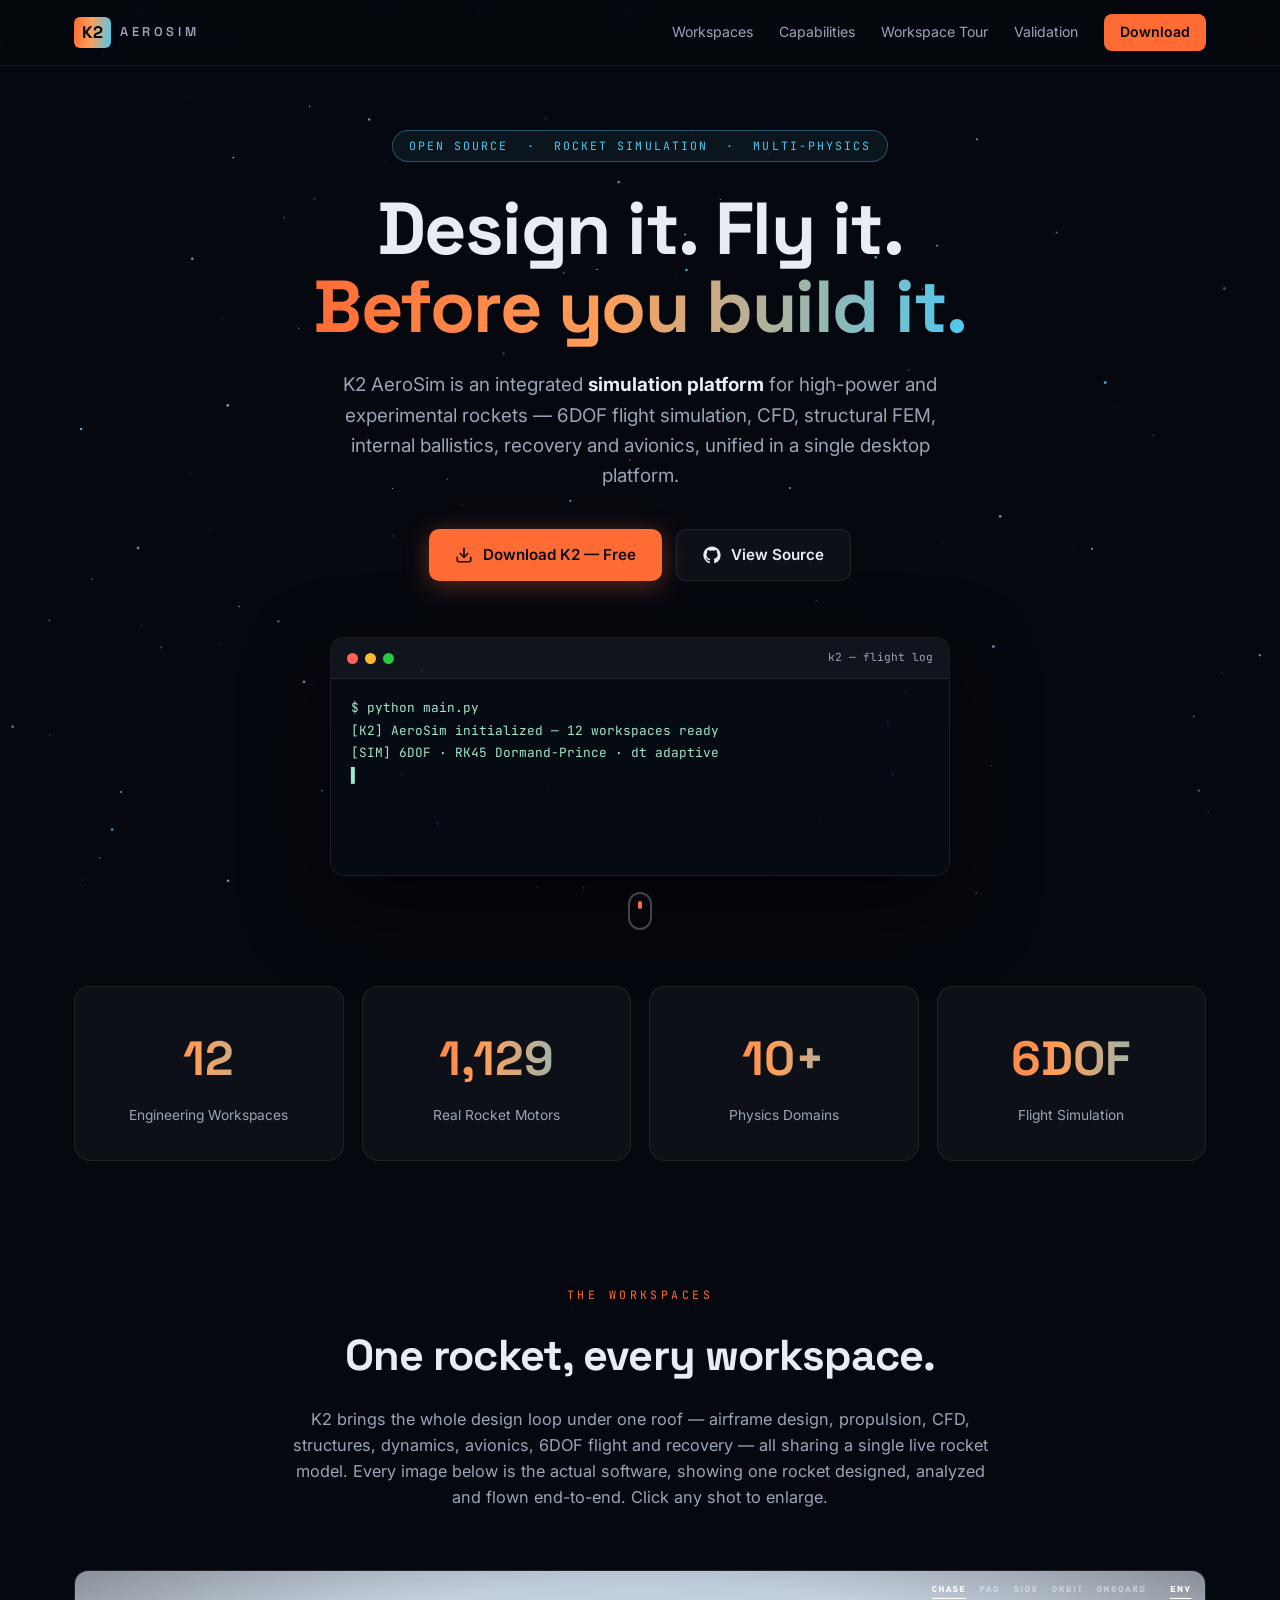
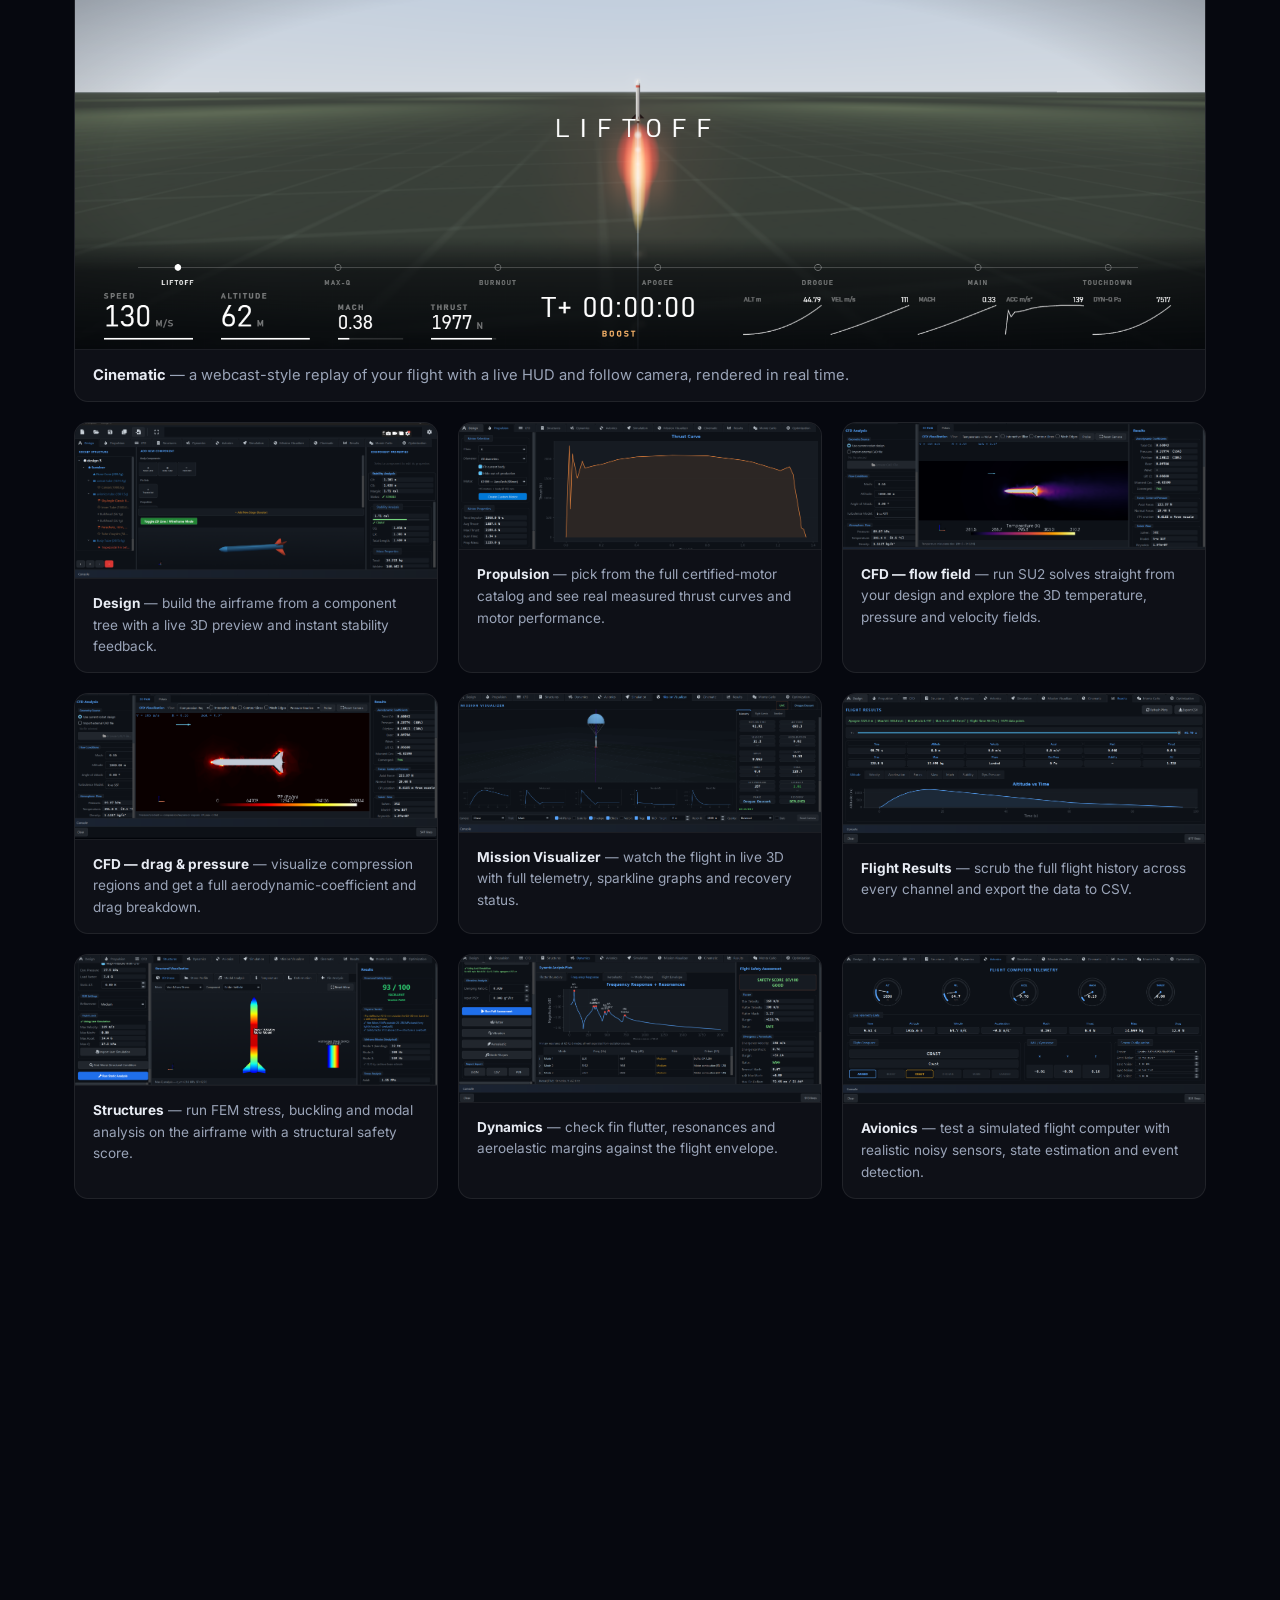
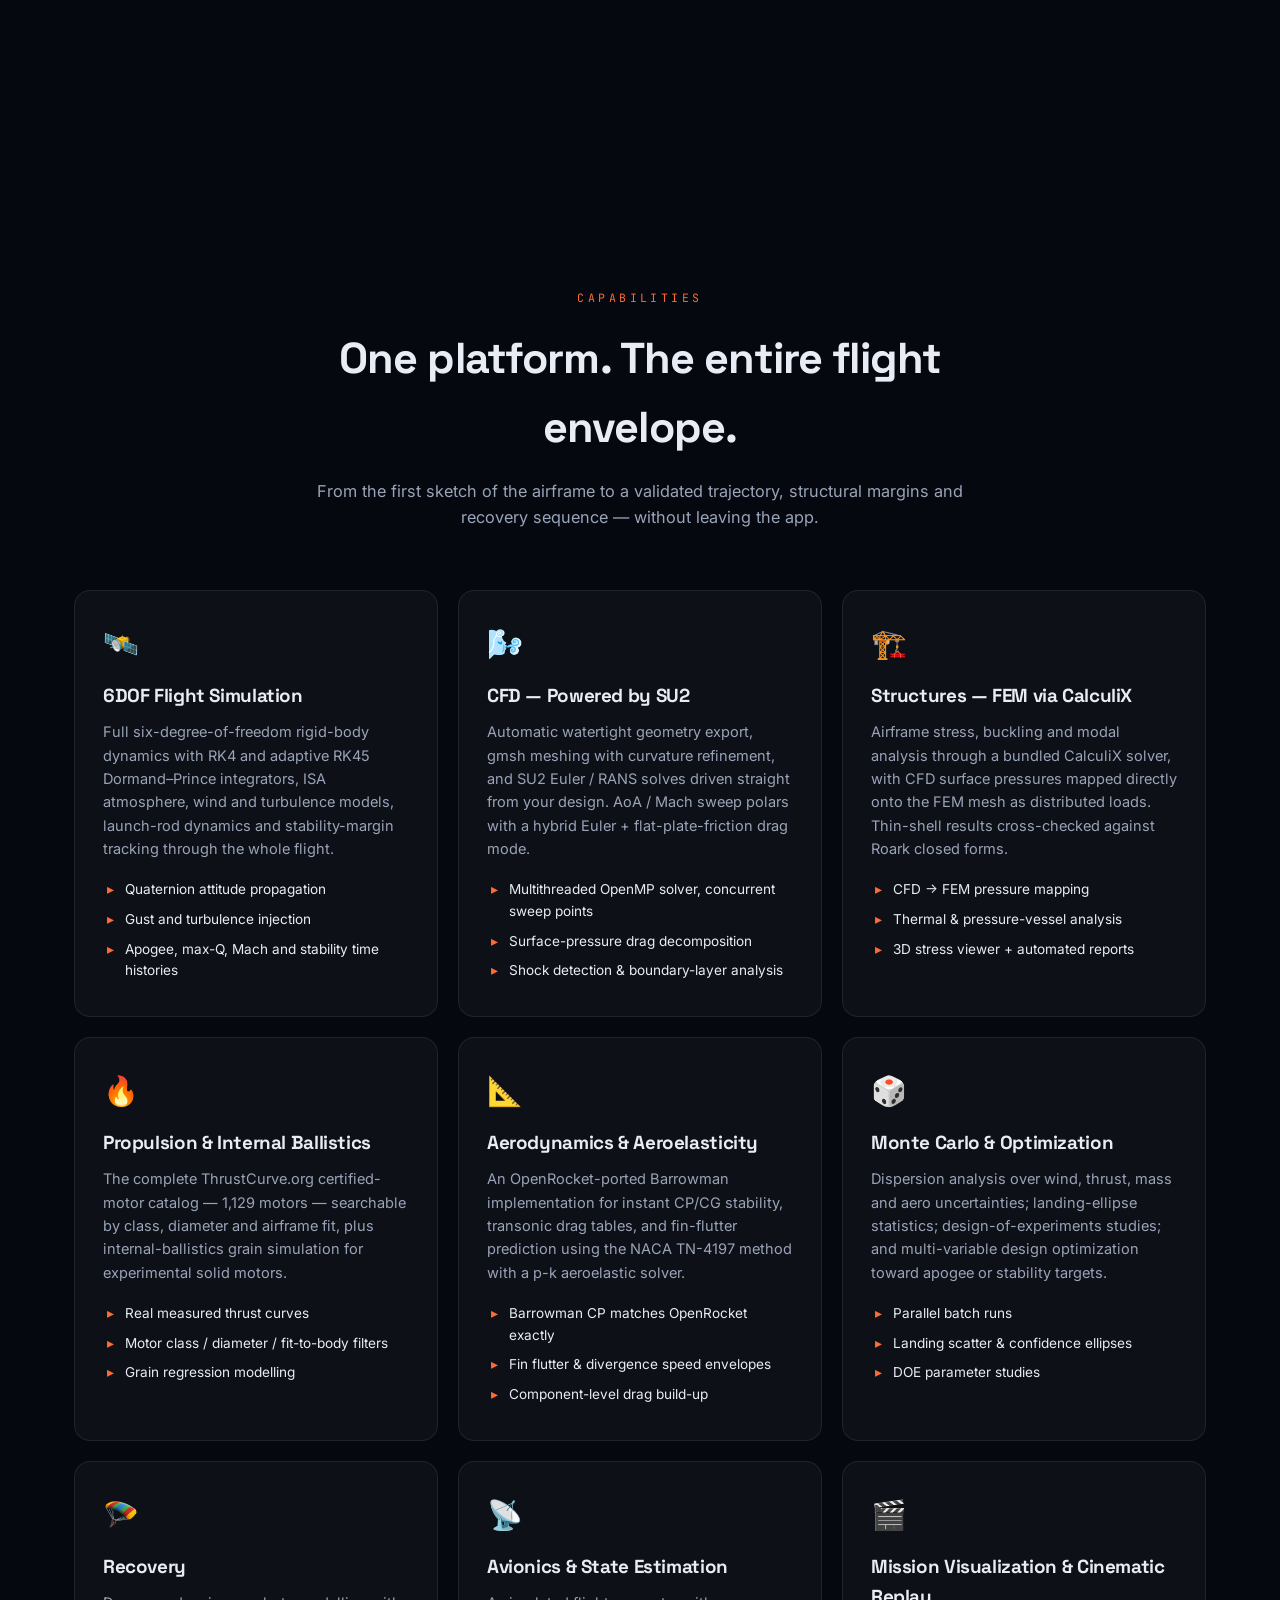
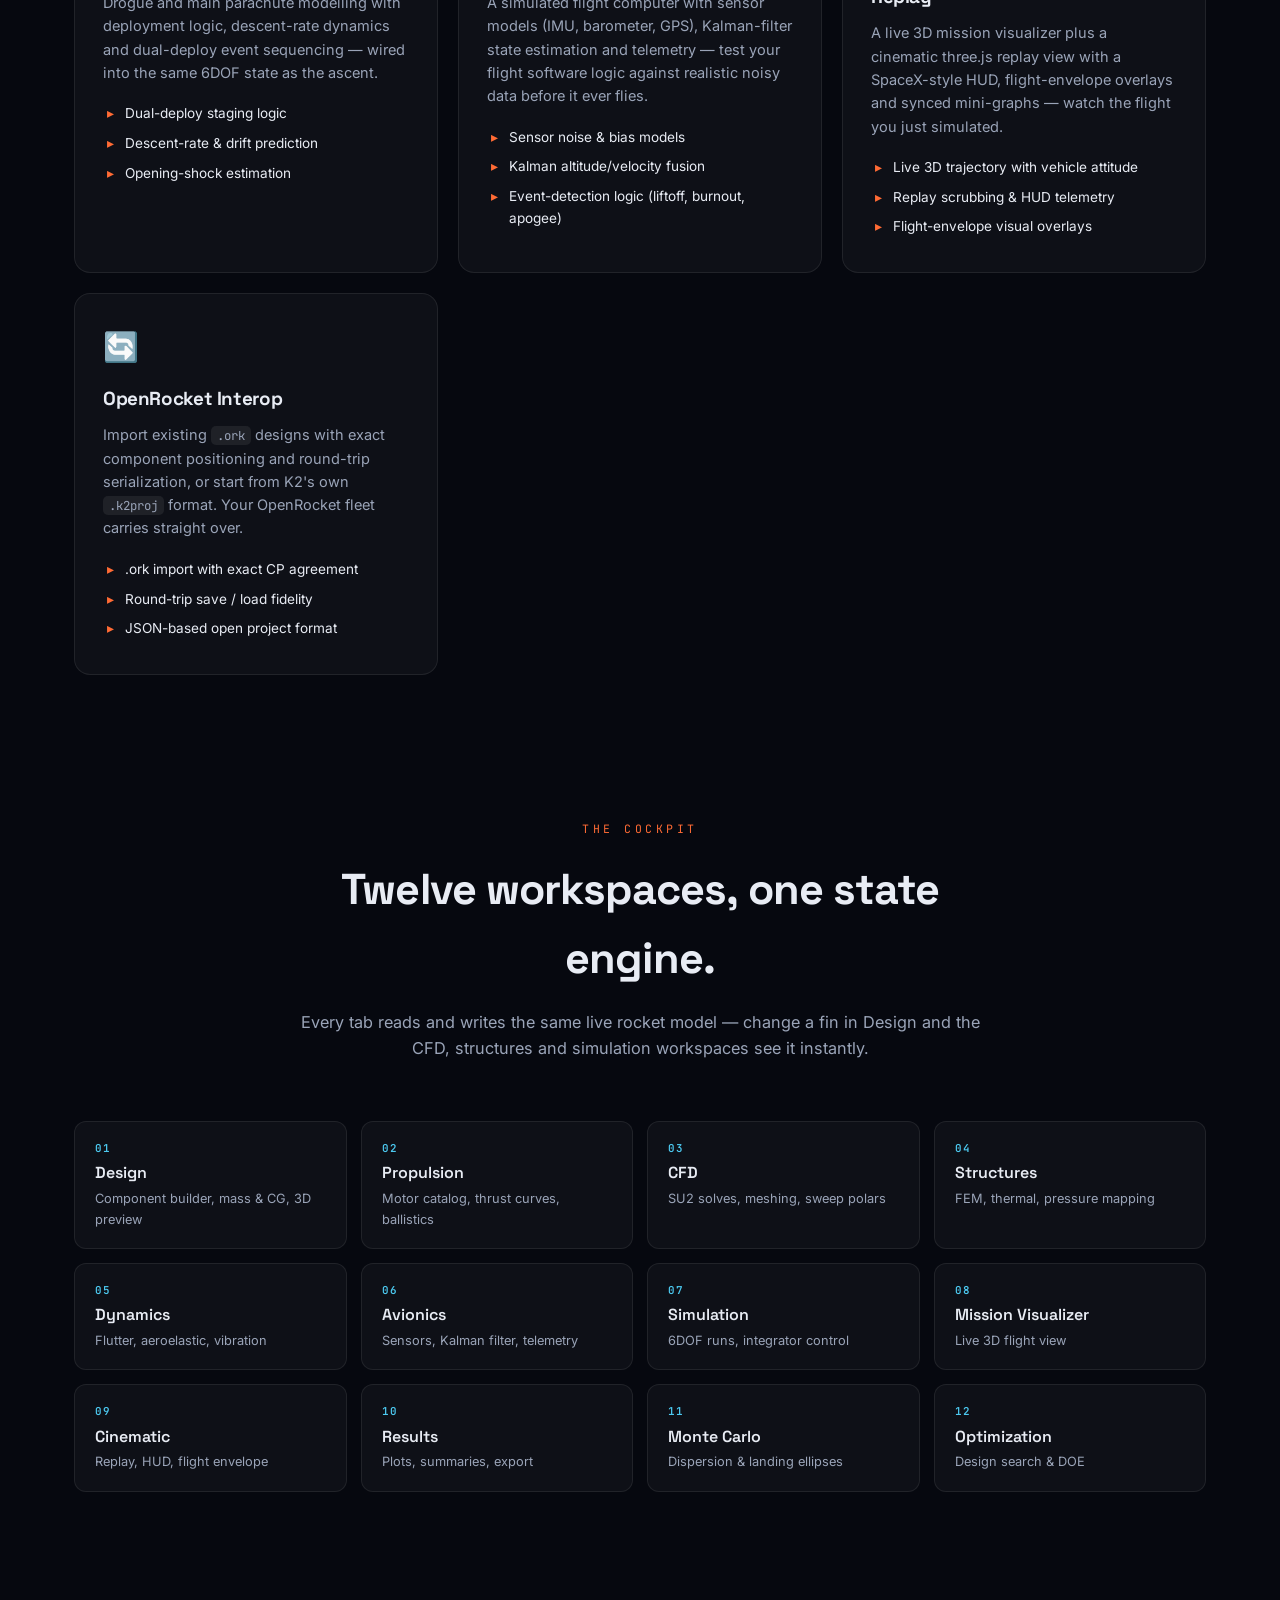
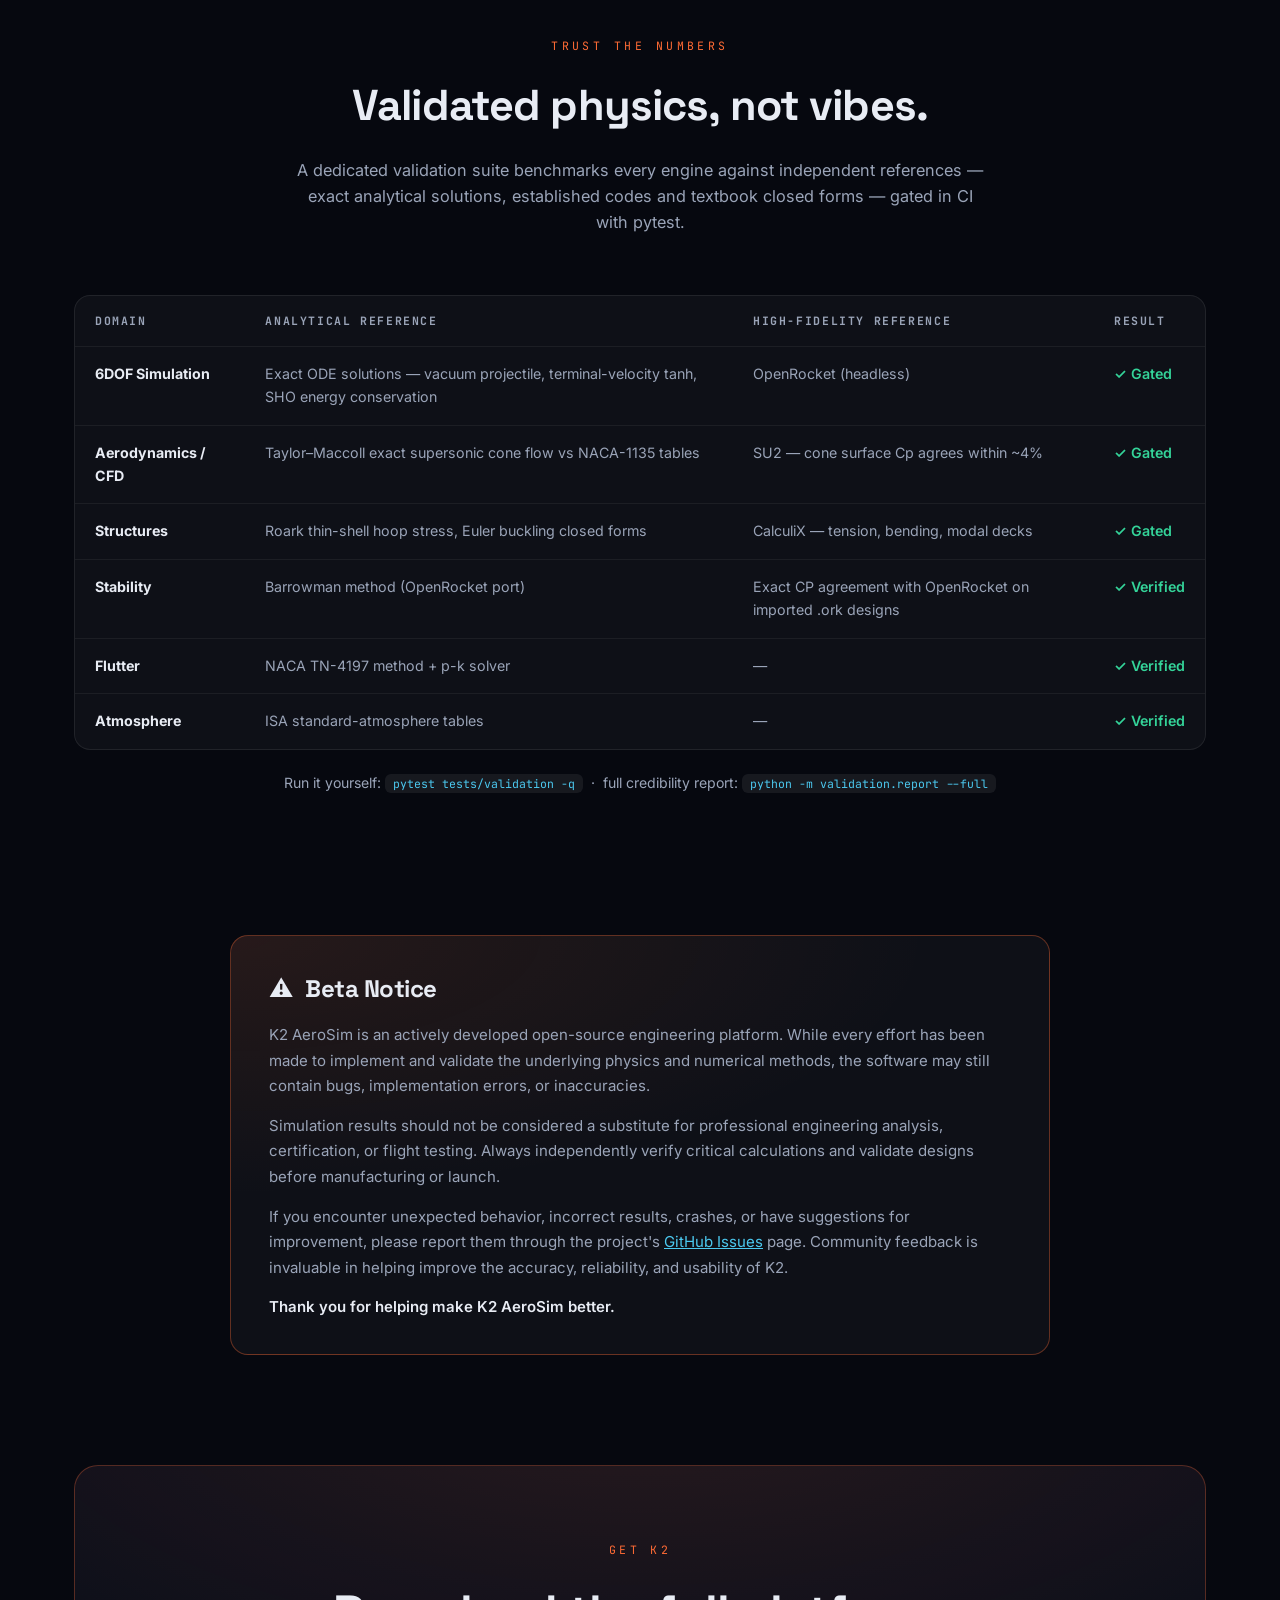
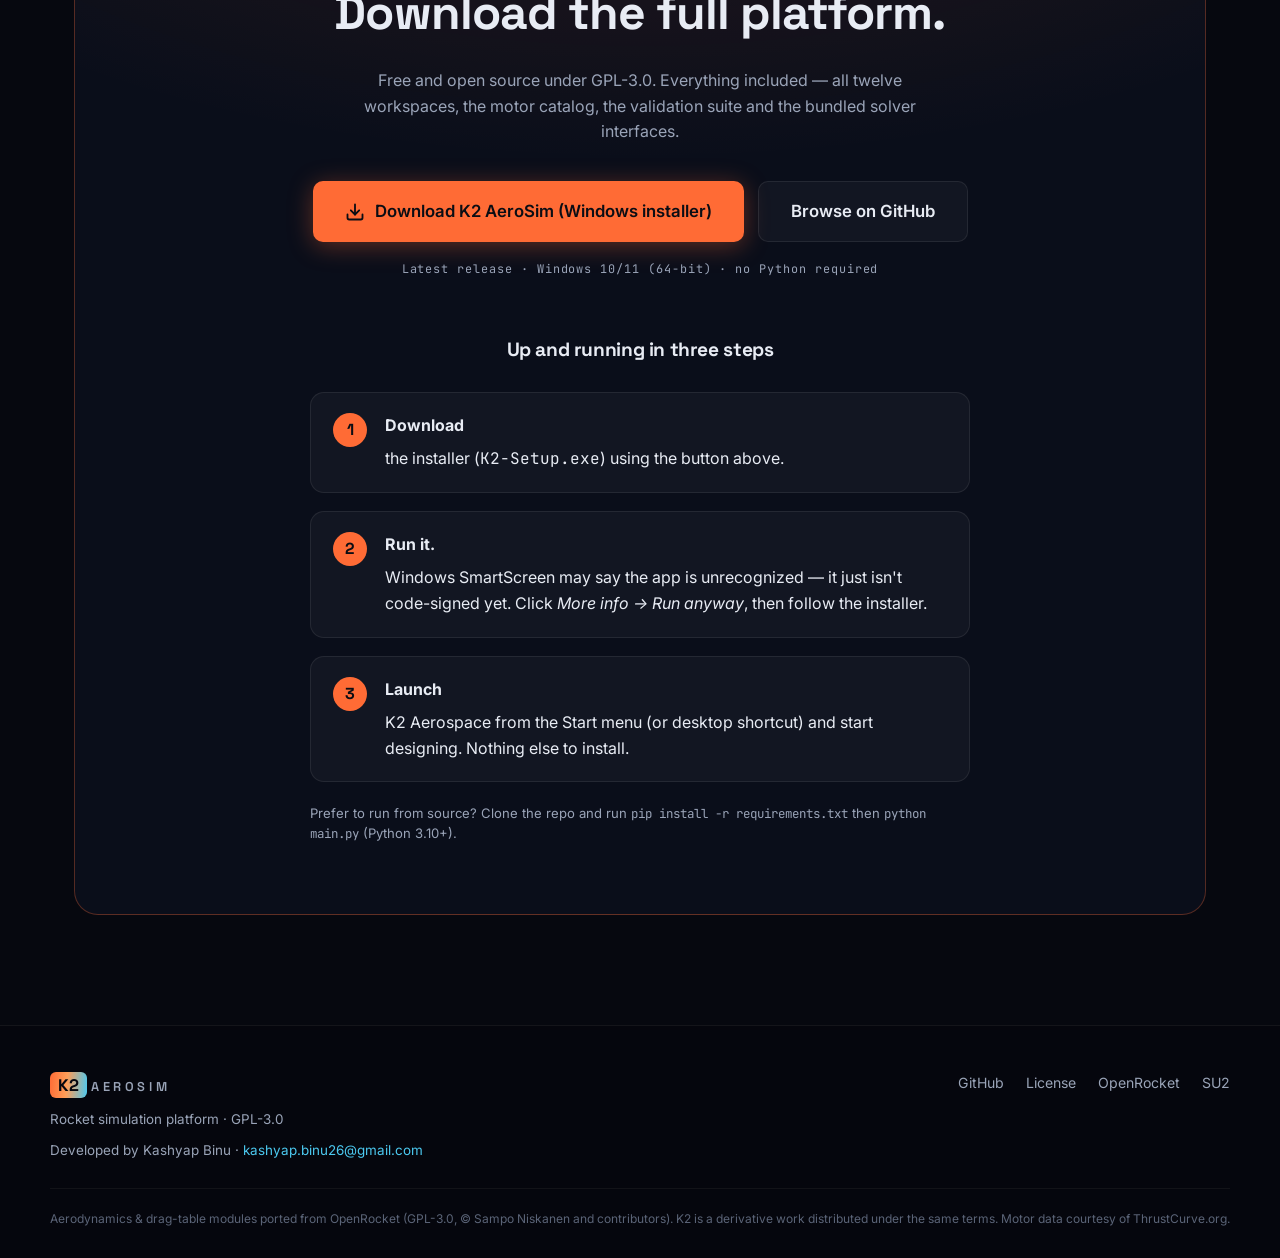
==== commit a6af5d25: "docs(website): version-agnostic download label Use 'Latest release' instead of a hardcoded version s" ====
--- a/website/index.html
+++ b/website/index.html
@@ -385,7 +385,7 @@
       </a>
       <a class="btn btn-ghost btn-big" href="https://github.com/kashyapbinu/K2-Software" target="_blank" rel="noopener">Browse on GitHub</a>
     </div>
-    <p class="dl-meta">v0.1.1 · Windows 10/11 (64-bit) · no Python required</p>
+    <p class="dl-meta">Latest release · Windows 10/11 (64-bit) · no Python required</p>
 
     <div class="dl-steps">
       <h3>Up and running in three steps</h3>
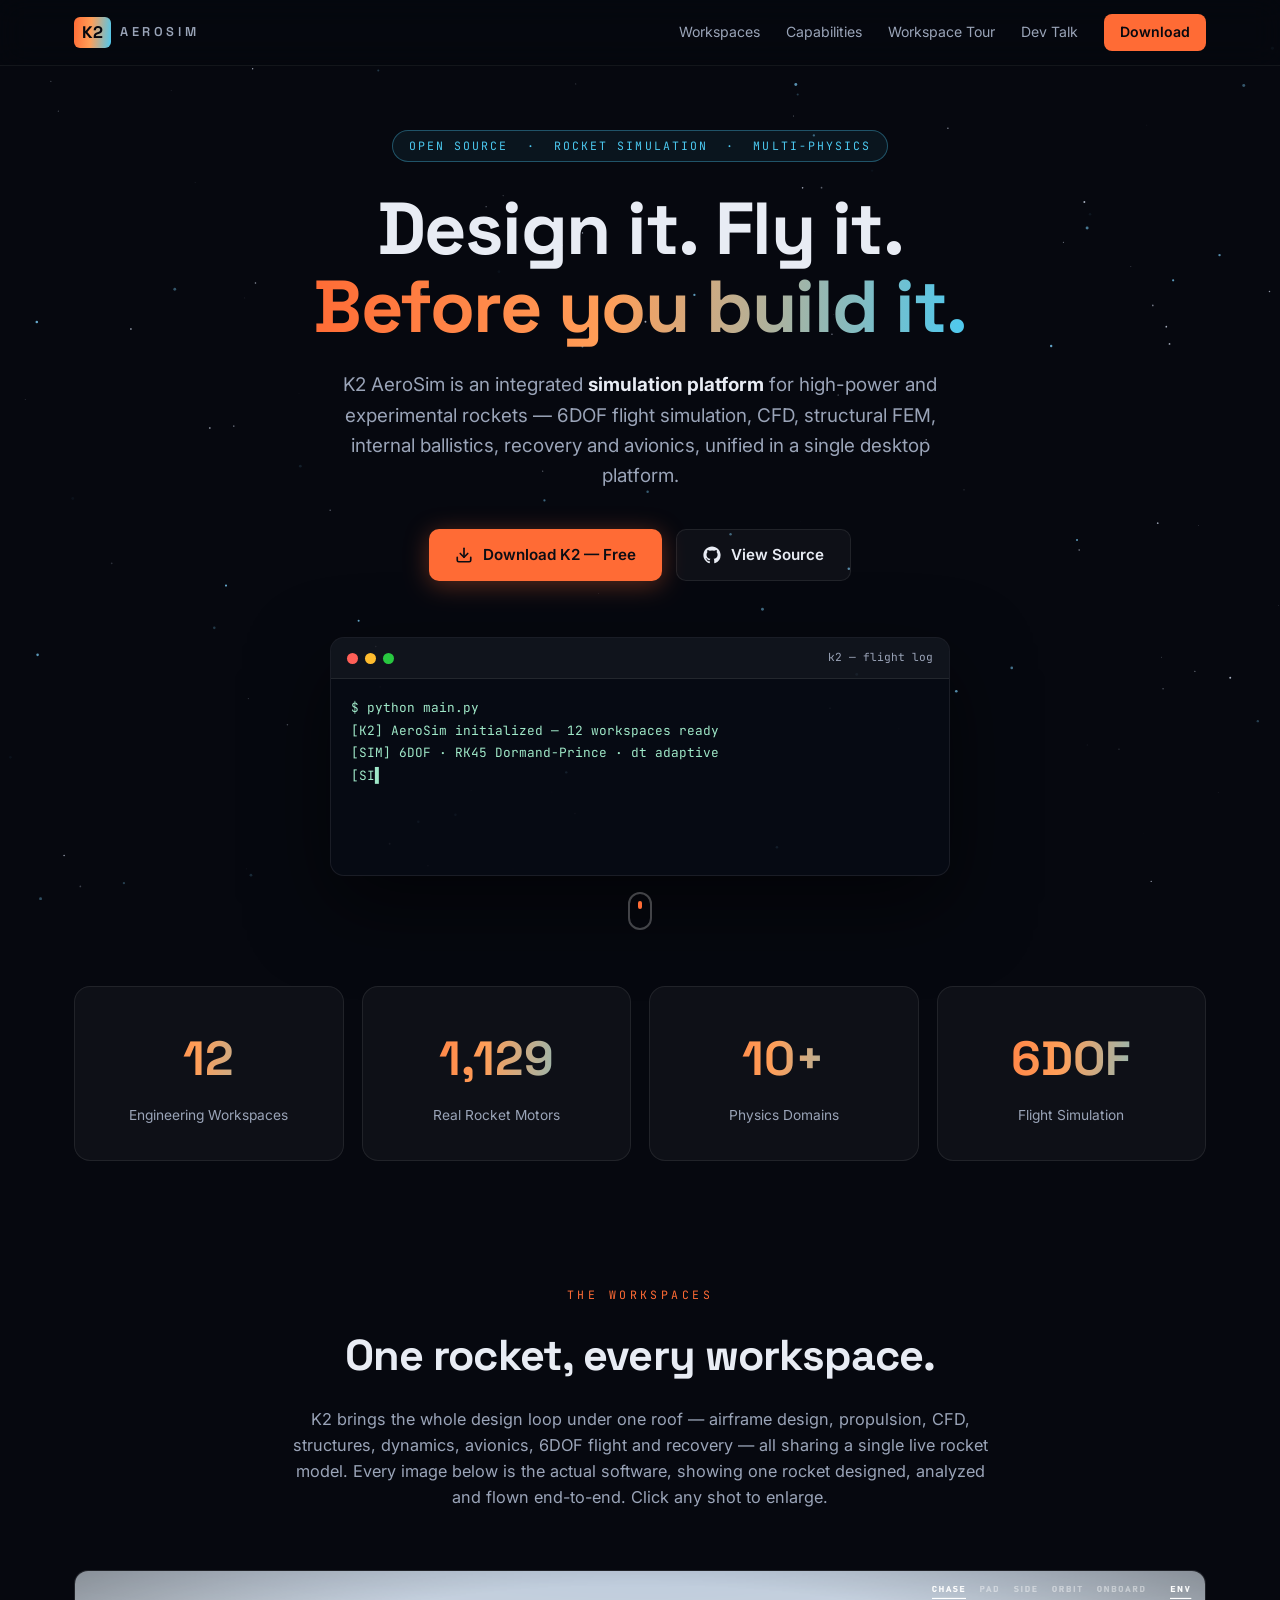
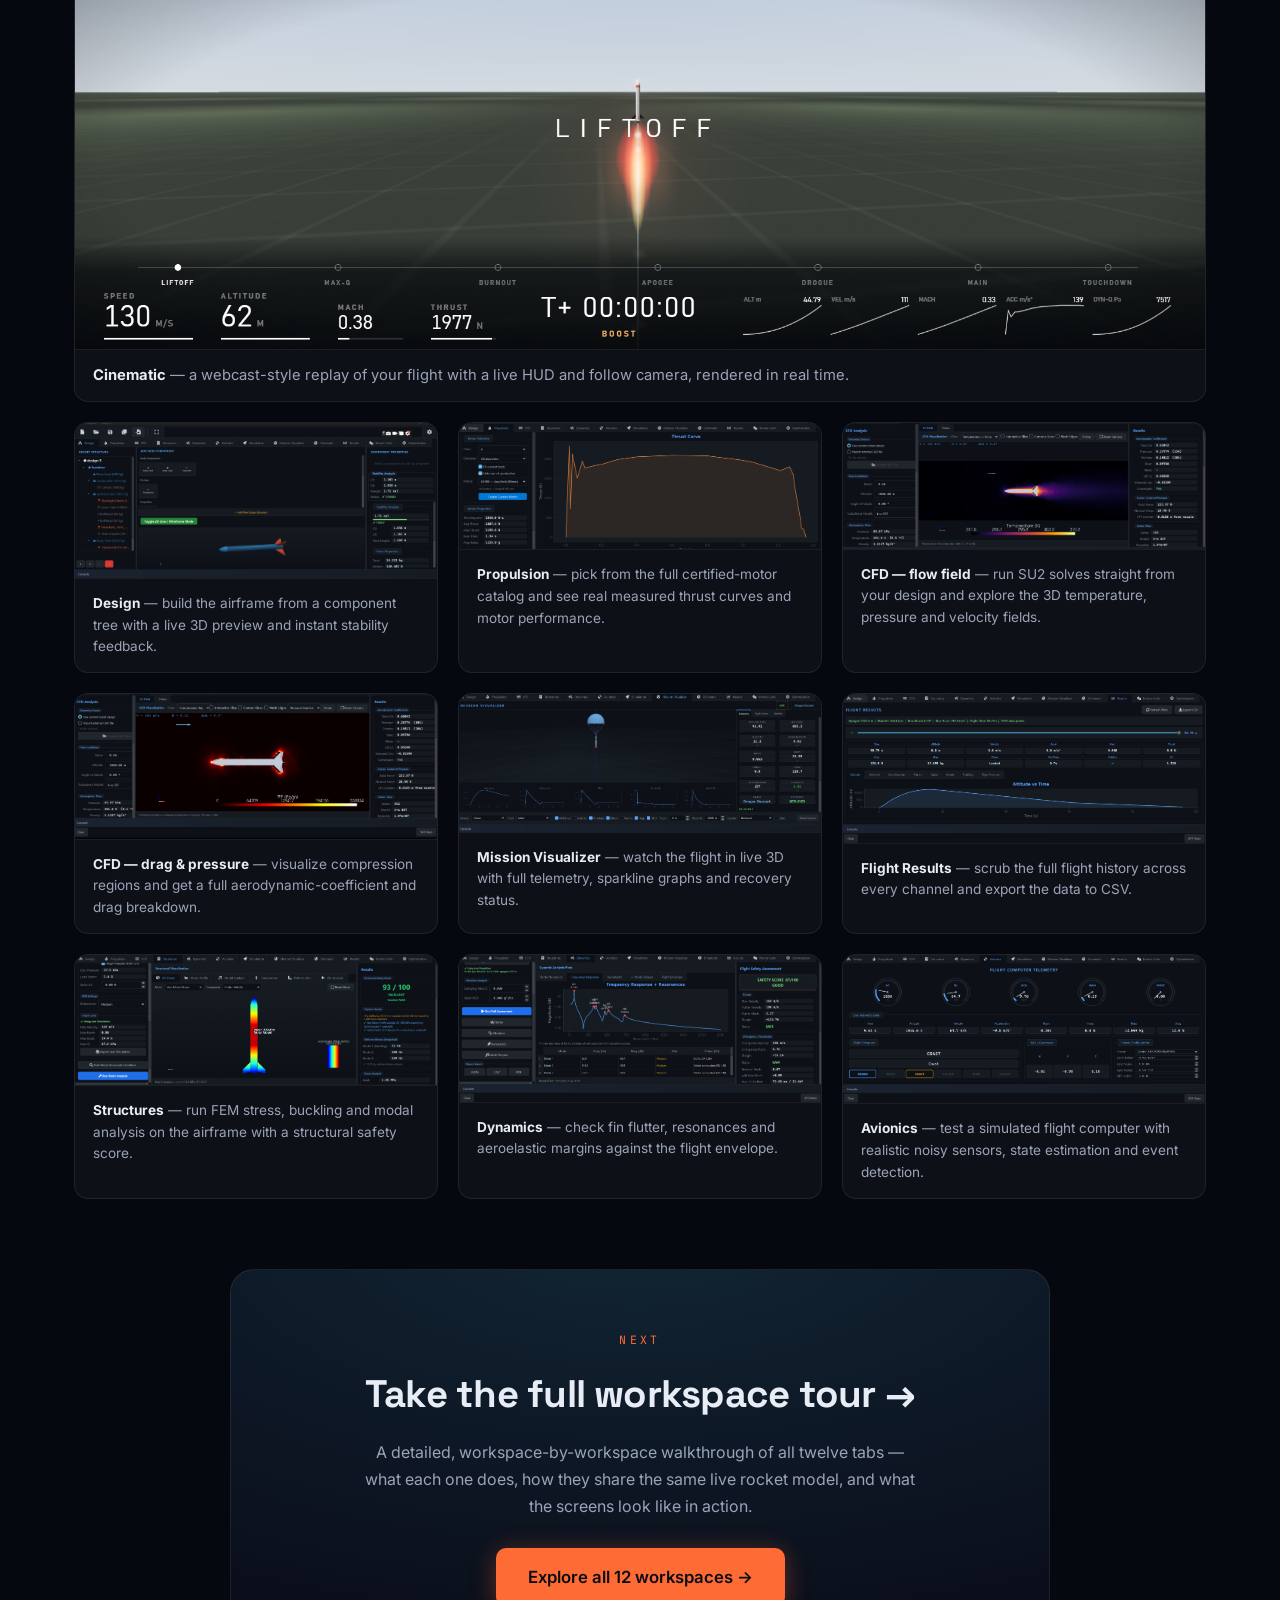
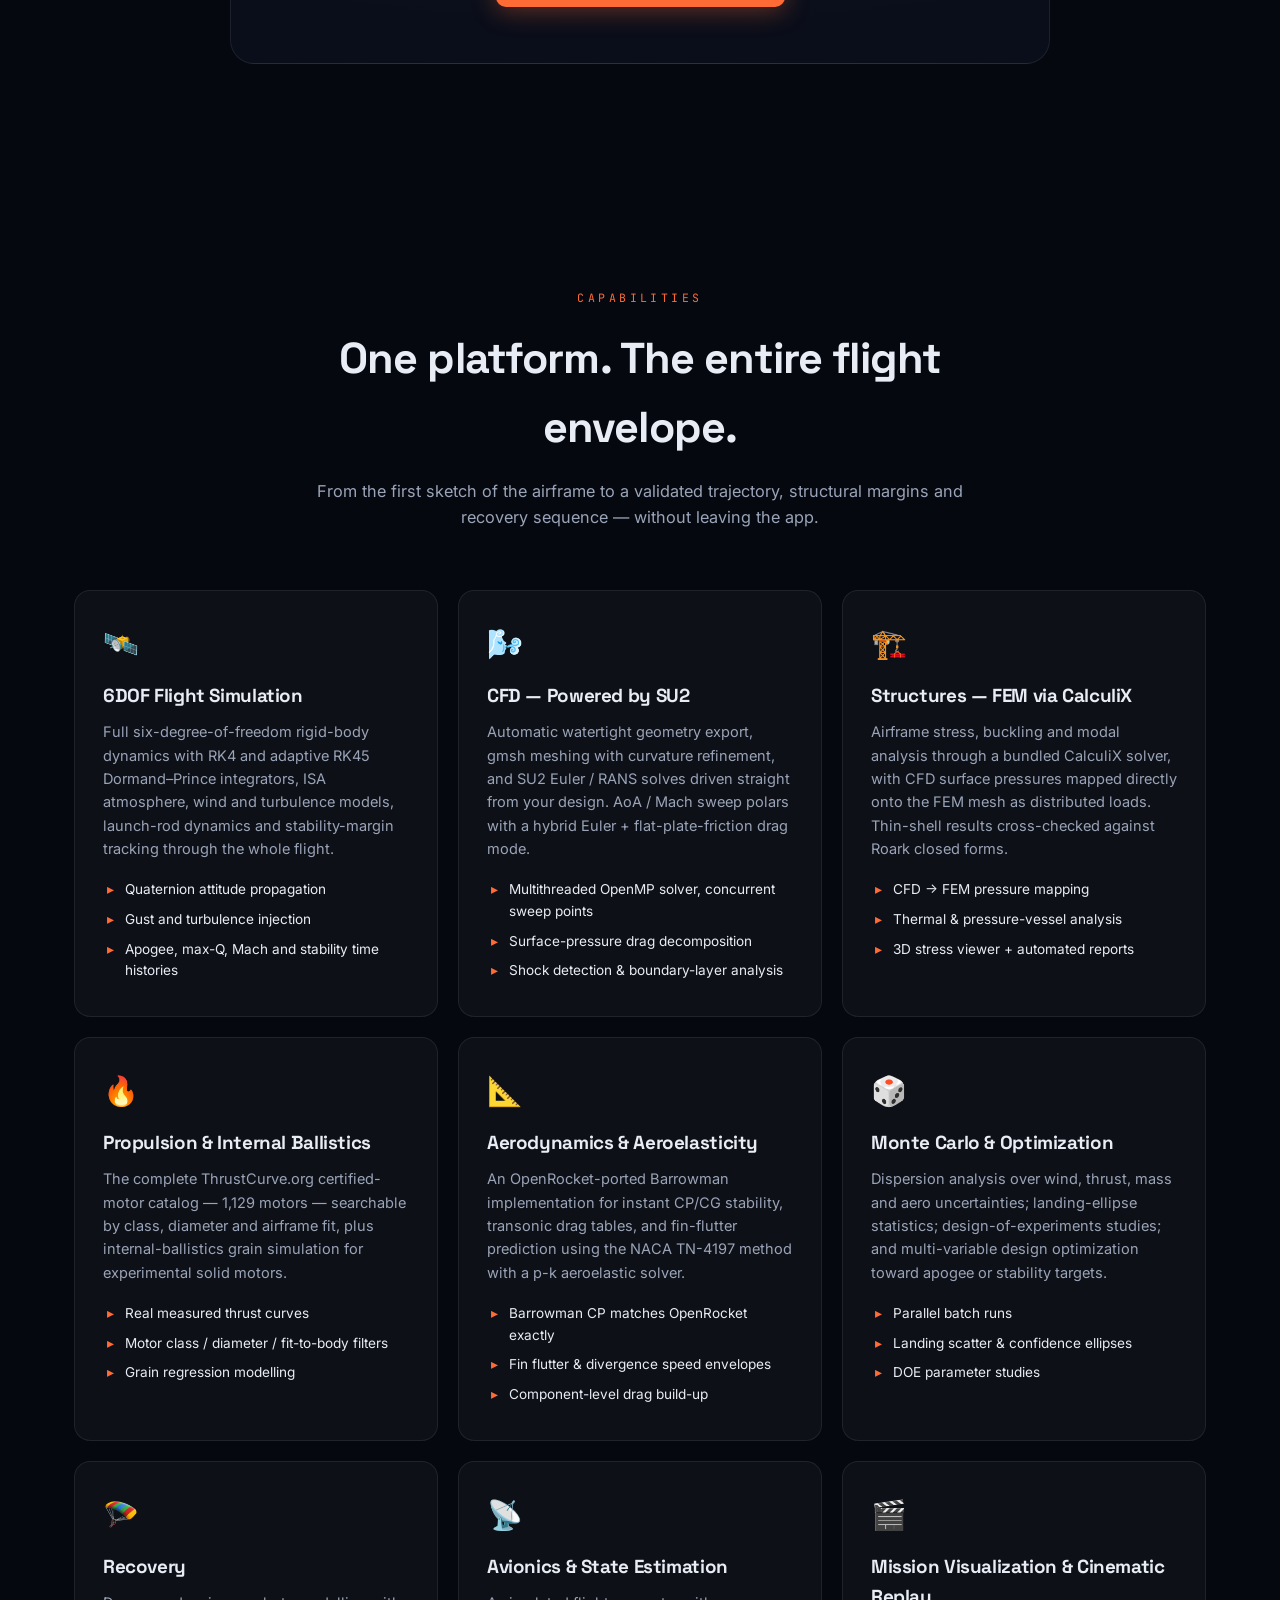
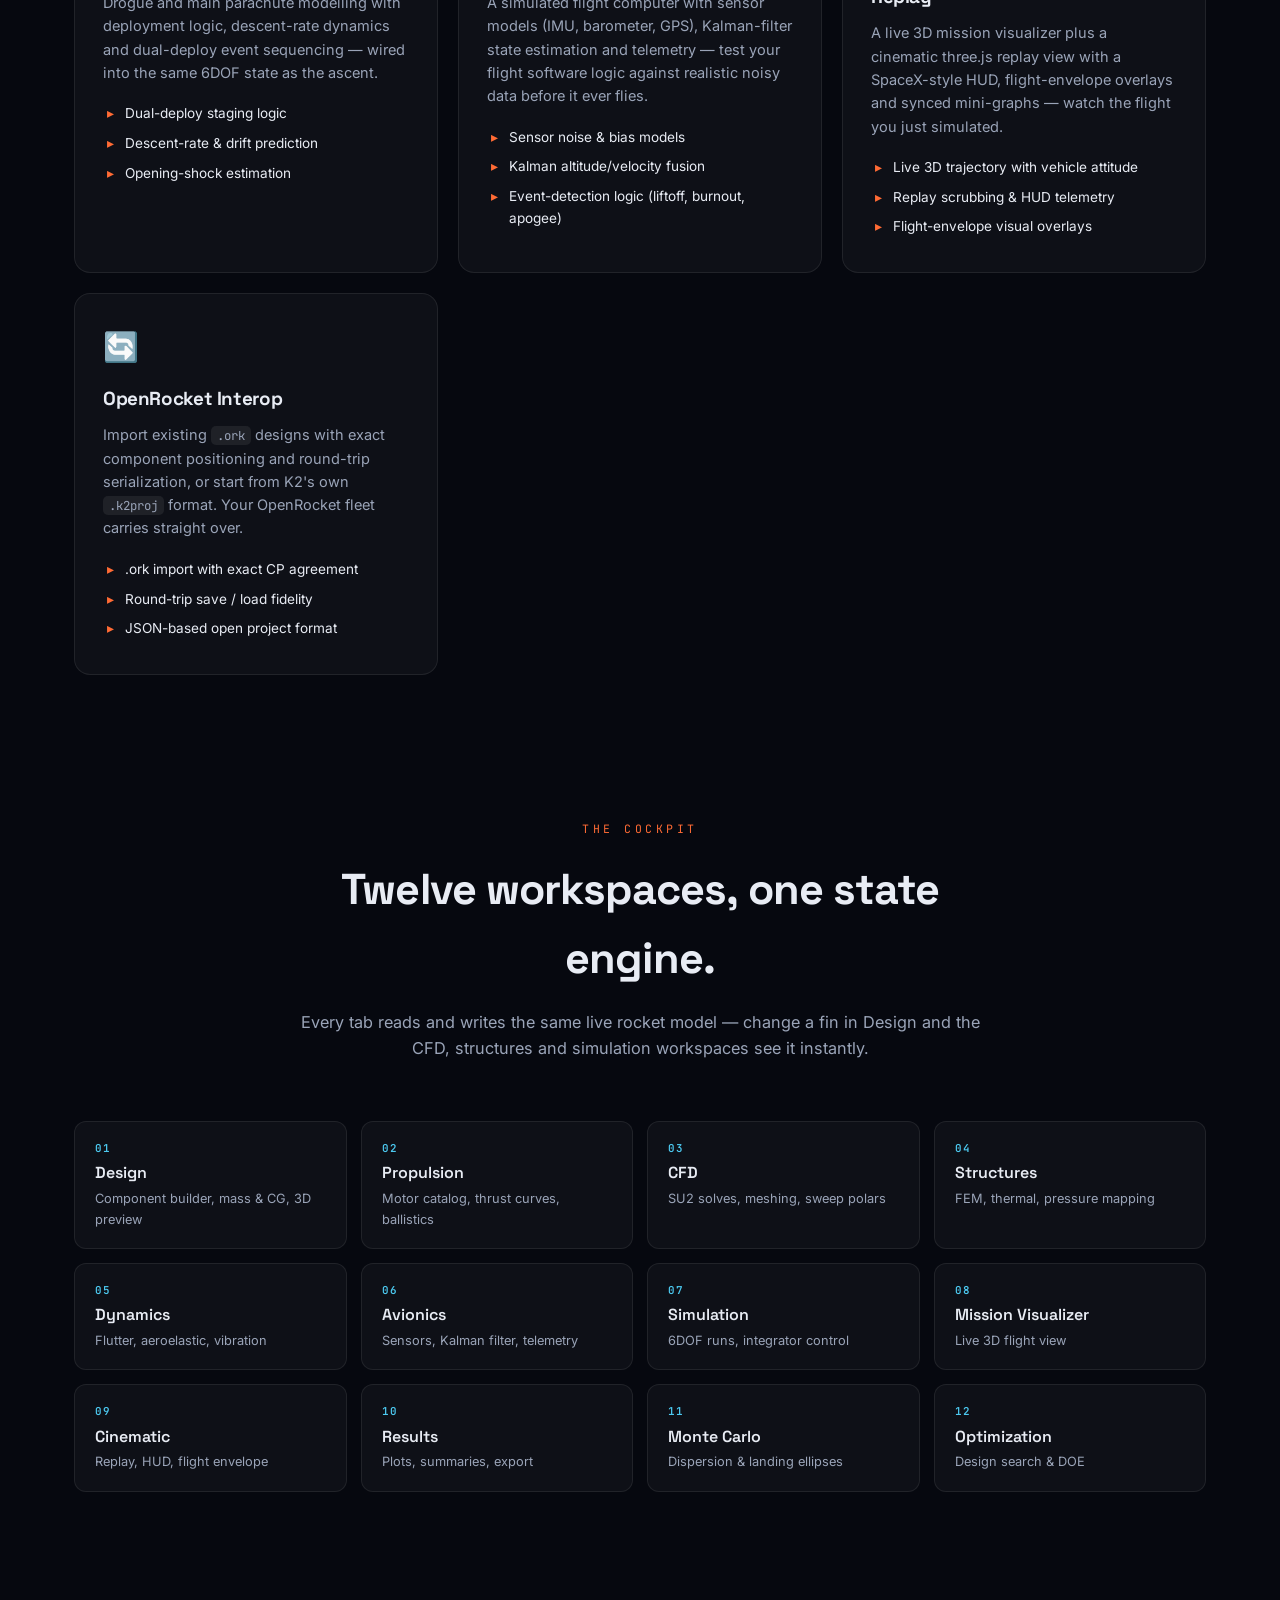
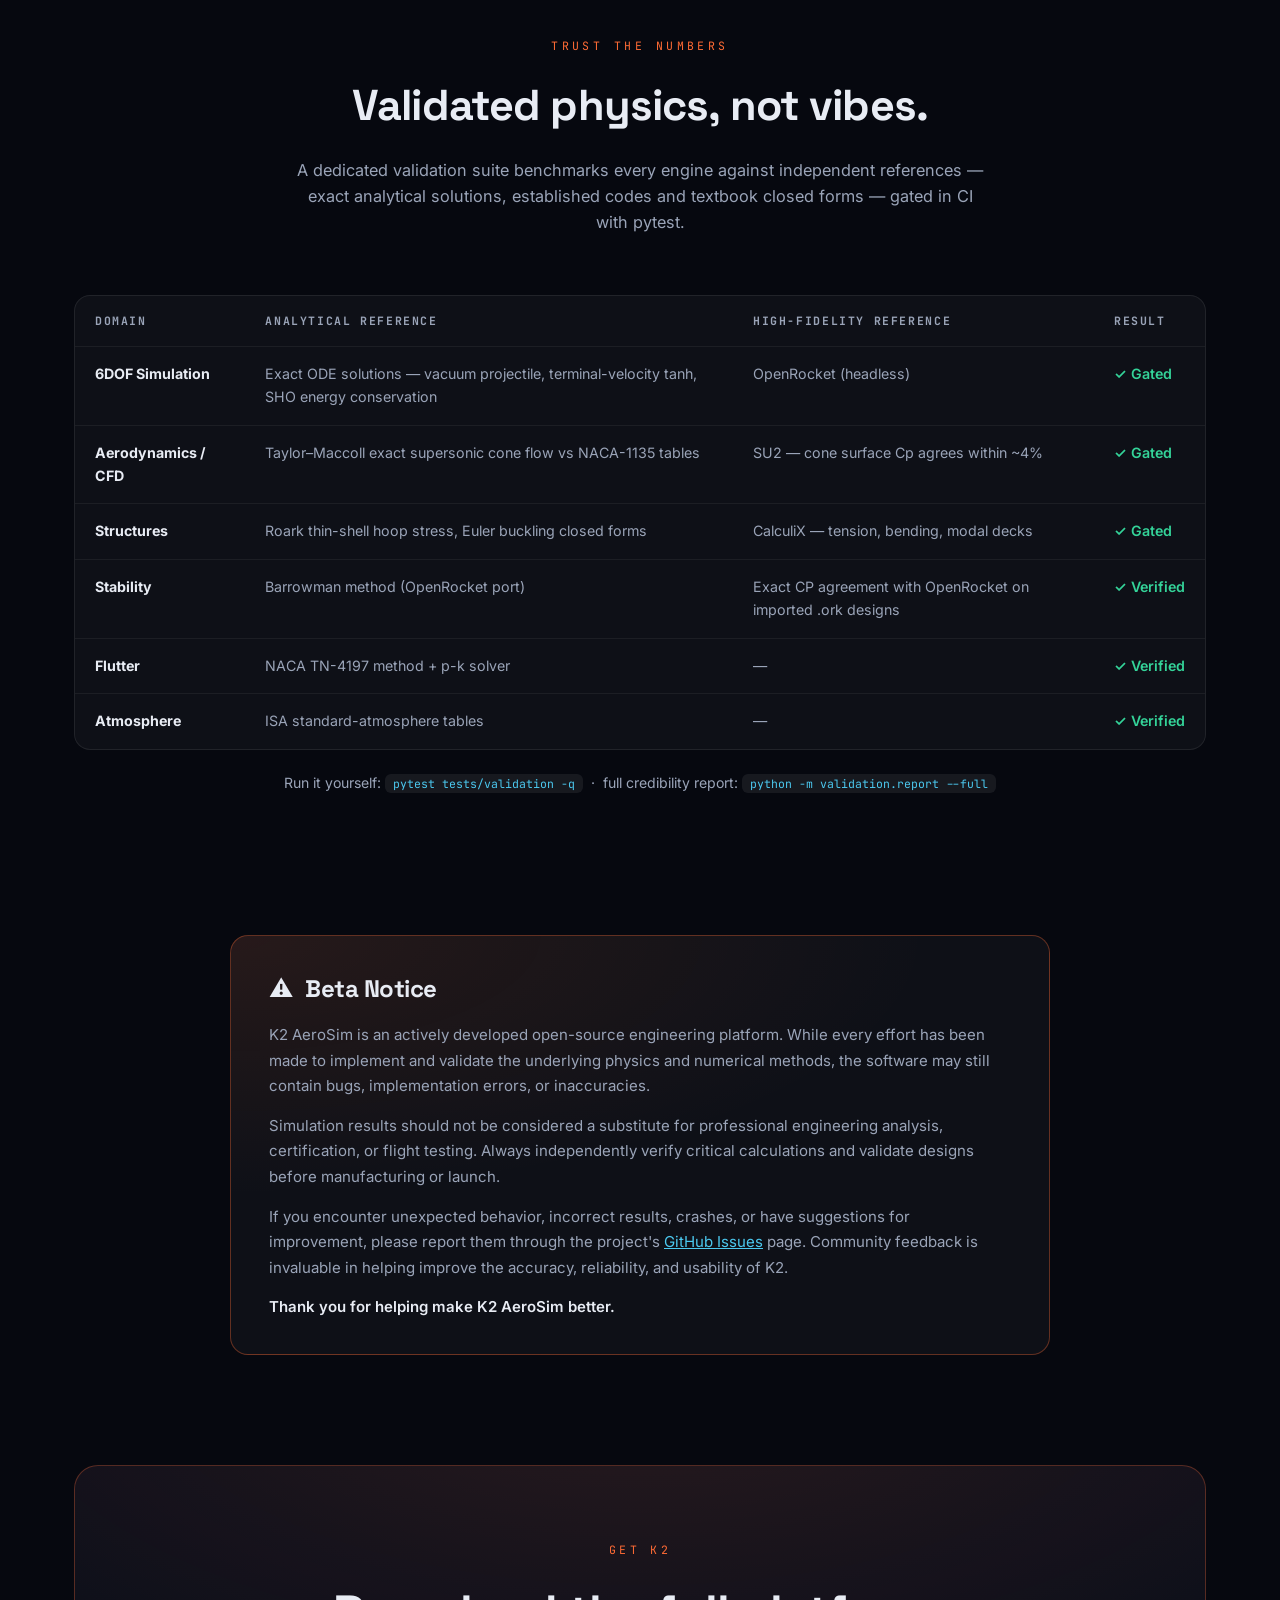
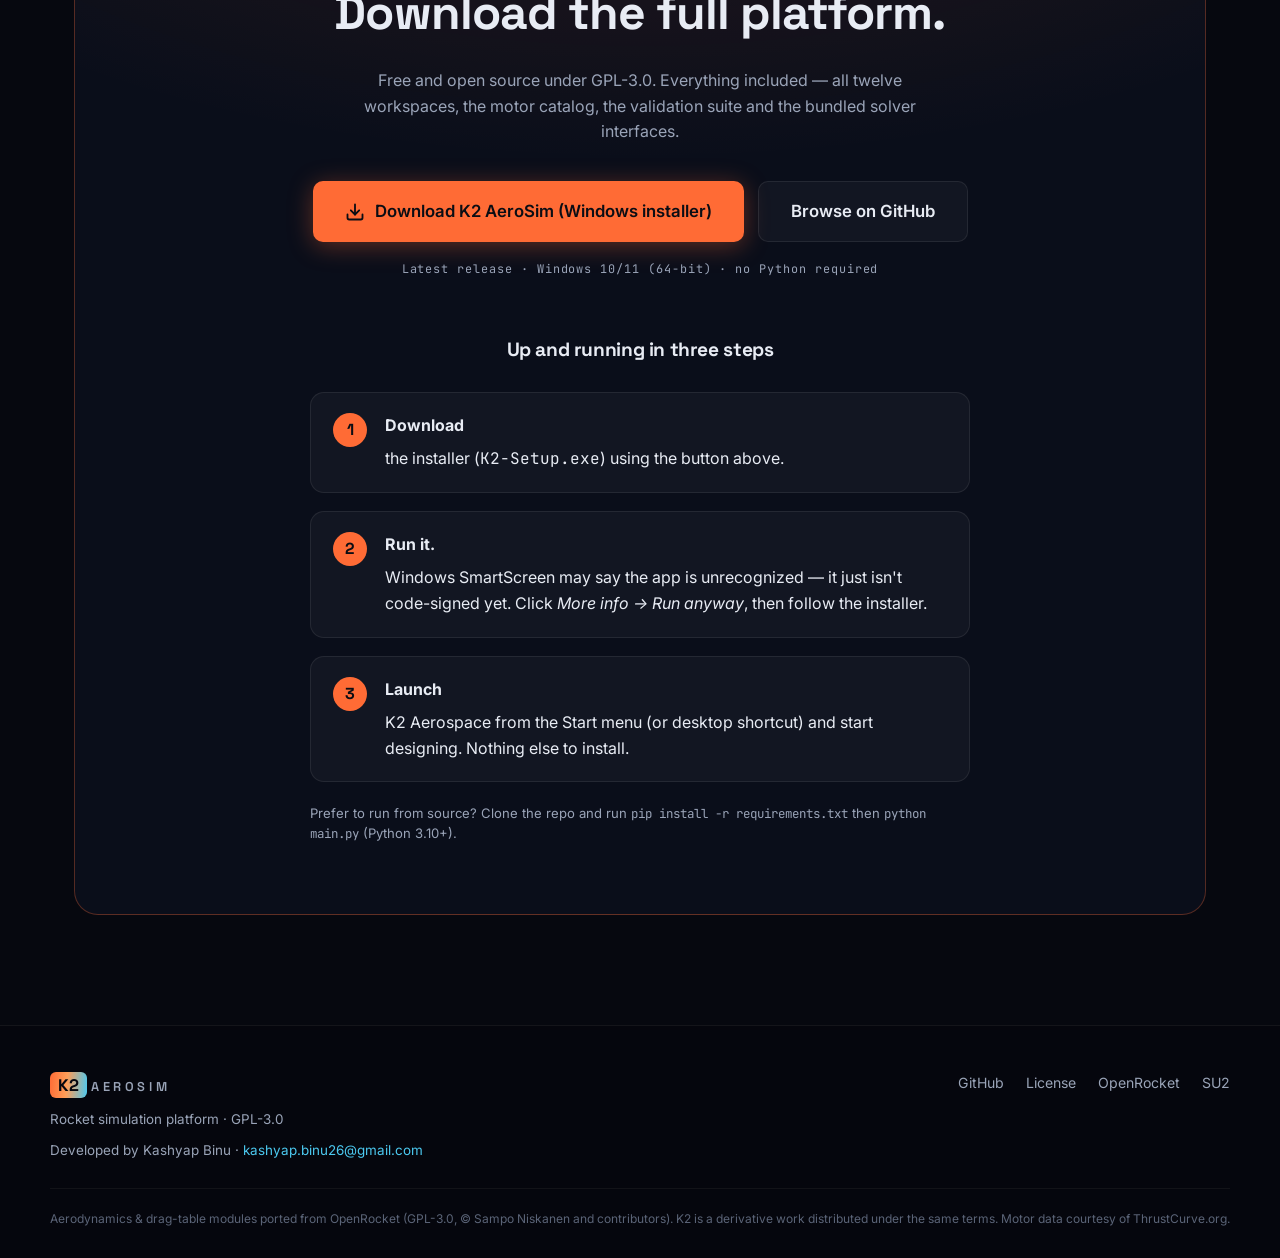
==== commit 76ea698d: "feat(website): add Developer's Talk page New standalone developer.html (Thoughts + Updates sections)" ====
--- a/website/index.html
+++ b/website/index.html
@@ -26,7 +26,7 @@
       <a href="#gallery">Workspaces</a>
       <a href="#capabilities">Capabilities</a>
       <a href="workspaces.html">Workspace Tour</a>
-      <a href="#validation">Validation</a>
+      <a href="developer.html">Dev Talk</a>
       <a href="#download" class="nav-cta">Download</a>
     </div>
   </div>
--- a/website/style.css
+++ b/website/style.css
@@ -810,3 +810,38 @@
   .section { padding-top: 80px; }
   .dl-card { padding: 50px 22px; }
 }
+
+/* ── Developer's Talk page ──────────────────────────────────── */
+.nav-links a.active { color: var(--text); }
+.devtalk-head { padding-top: 130px; padding-bottom: 10px; }
+.devtalk-section { max-width: 820px; margin: 0 auto; padding-top: 24px; }
+.devtalk-h {
+  font-family: var(--font-display, 'Space Grotesk', sans-serif);
+  font-size: 1.5rem; font-weight: 700; color: var(--text);
+  margin: 0 0 18px; padding-bottom: 10px;
+  border-bottom: 1px solid var(--border, #21262d);
+}
+.dev-prose { color: var(--muted); font-size: 1.02rem; line-height: 1.75; }
+.dev-prose p { margin: 0 0 16px; }
+.dev-prose h4 { color: var(--text); font-size: 1.1rem; margin: 26px 0 10px; }
+.dev-prose a { color: #58a6ff; }
+
+.dev-updates { display: flex; flex-direction: column; gap: 18px; }
+.dev-entry {
+  display: flex; gap: 20px;
+  background: rgba(22, 27, 34, 0.55);
+  border: 1px solid var(--border, #21262d);
+  border-radius: 10px; padding: 18px 20px;
+}
+.dev-date {
+  flex: 0 0 110px; font-family: var(--font-mono, 'JetBrains Mono', monospace);
+  font-size: 0.8rem; letter-spacing: 0.04em; color: #58a6ff; padding-top: 3px;
+}
+.dev-body { flex: 1; min-width: 0; }
+.dev-body h4 { color: var(--text); font-size: 1.05rem; font-weight: 600; margin: 0 0 6px; }
+.dev-body p { color: var(--muted); font-size: 0.96rem; line-height: 1.65; margin: 0 0 8px; }
+.dev-body p:last-child { margin-bottom: 0; }
+@media (max-width: 620px) {
+  .dev-entry { flex-direction: column; gap: 6px; }
+  .dev-date { flex-basis: auto; }
+}
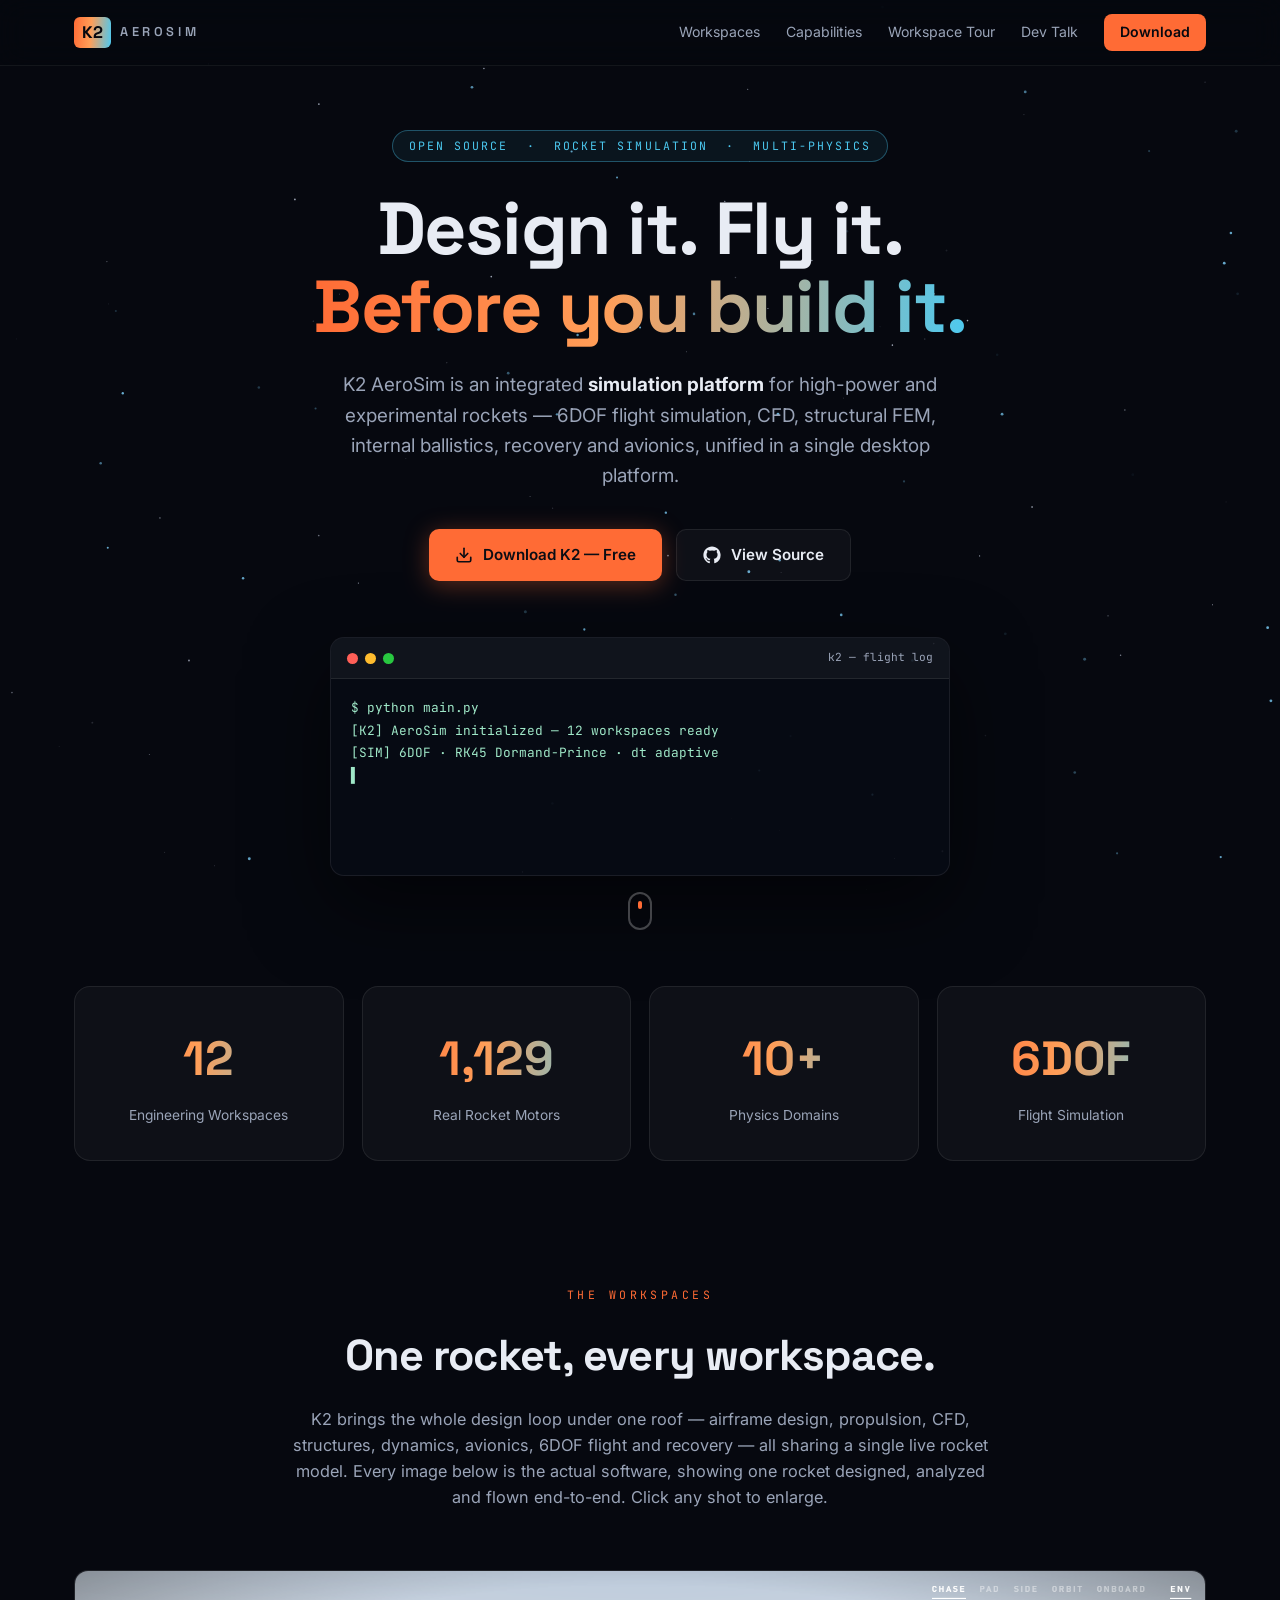
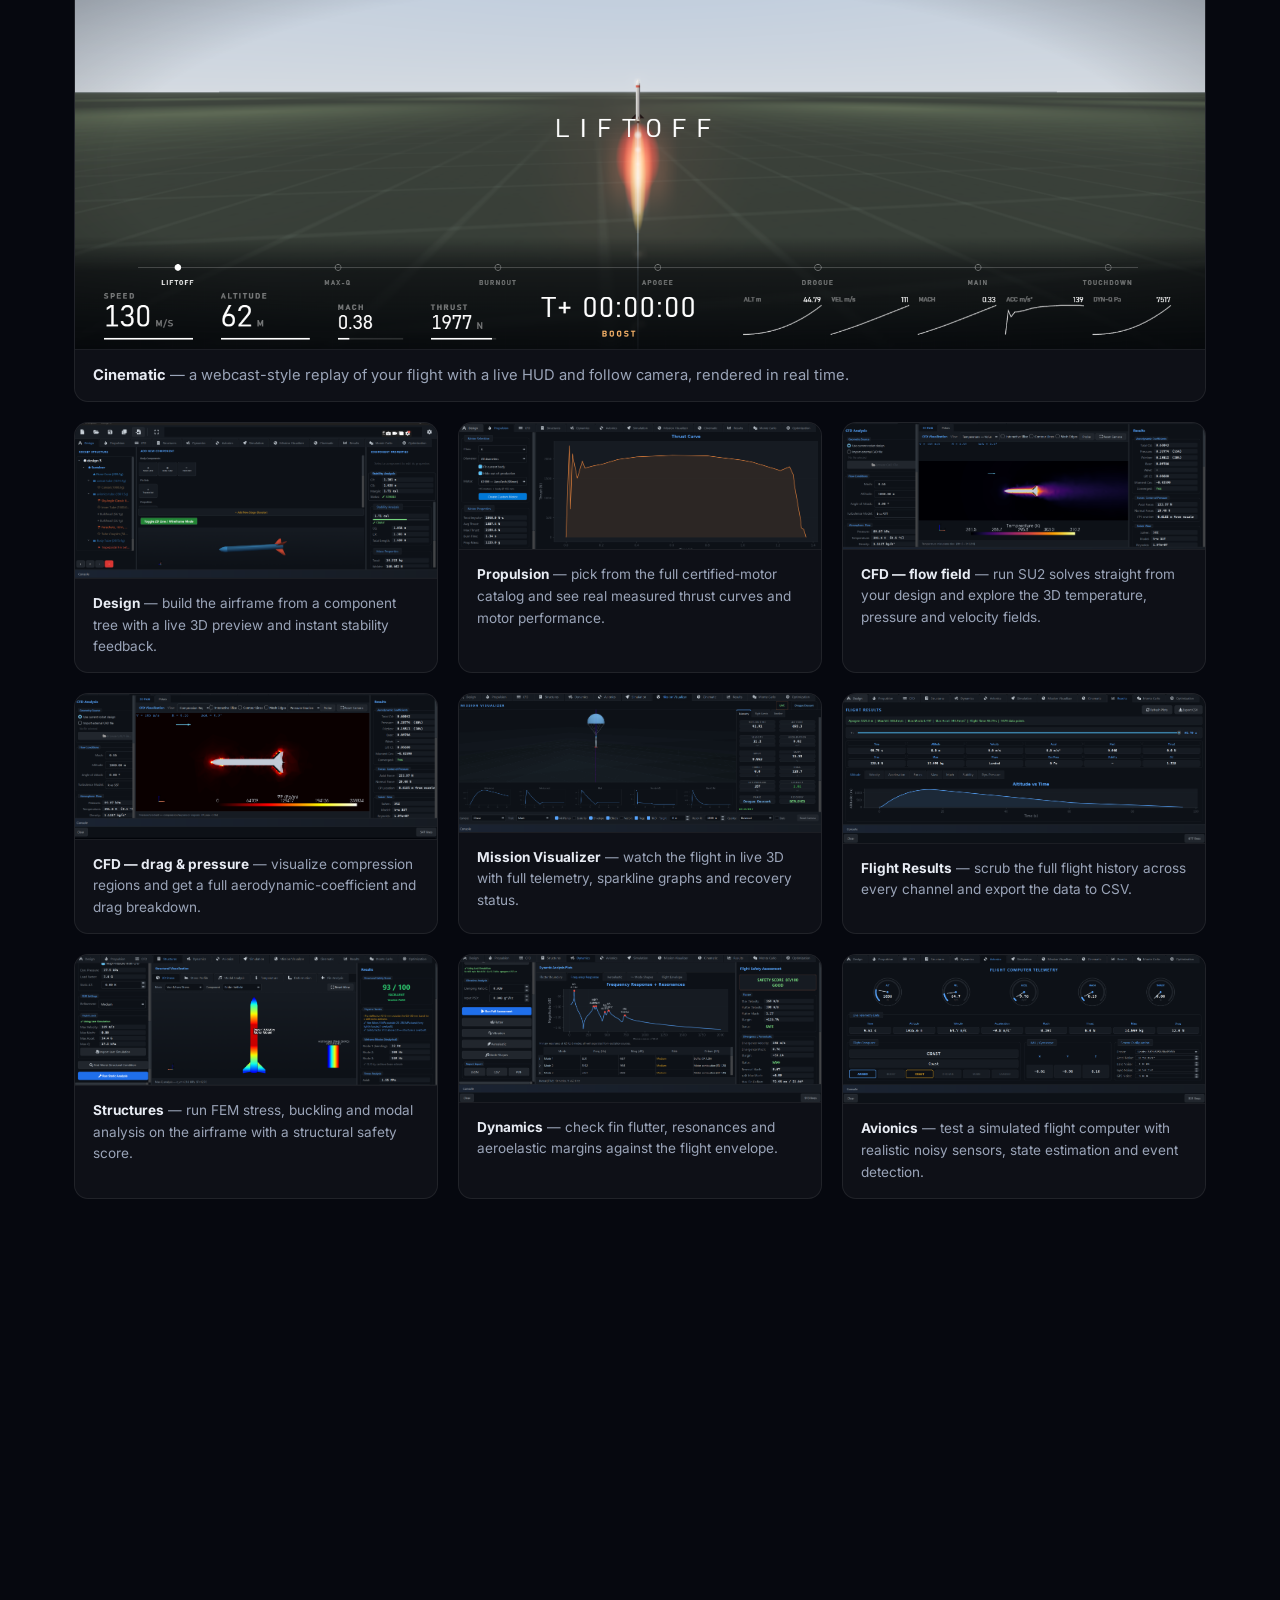
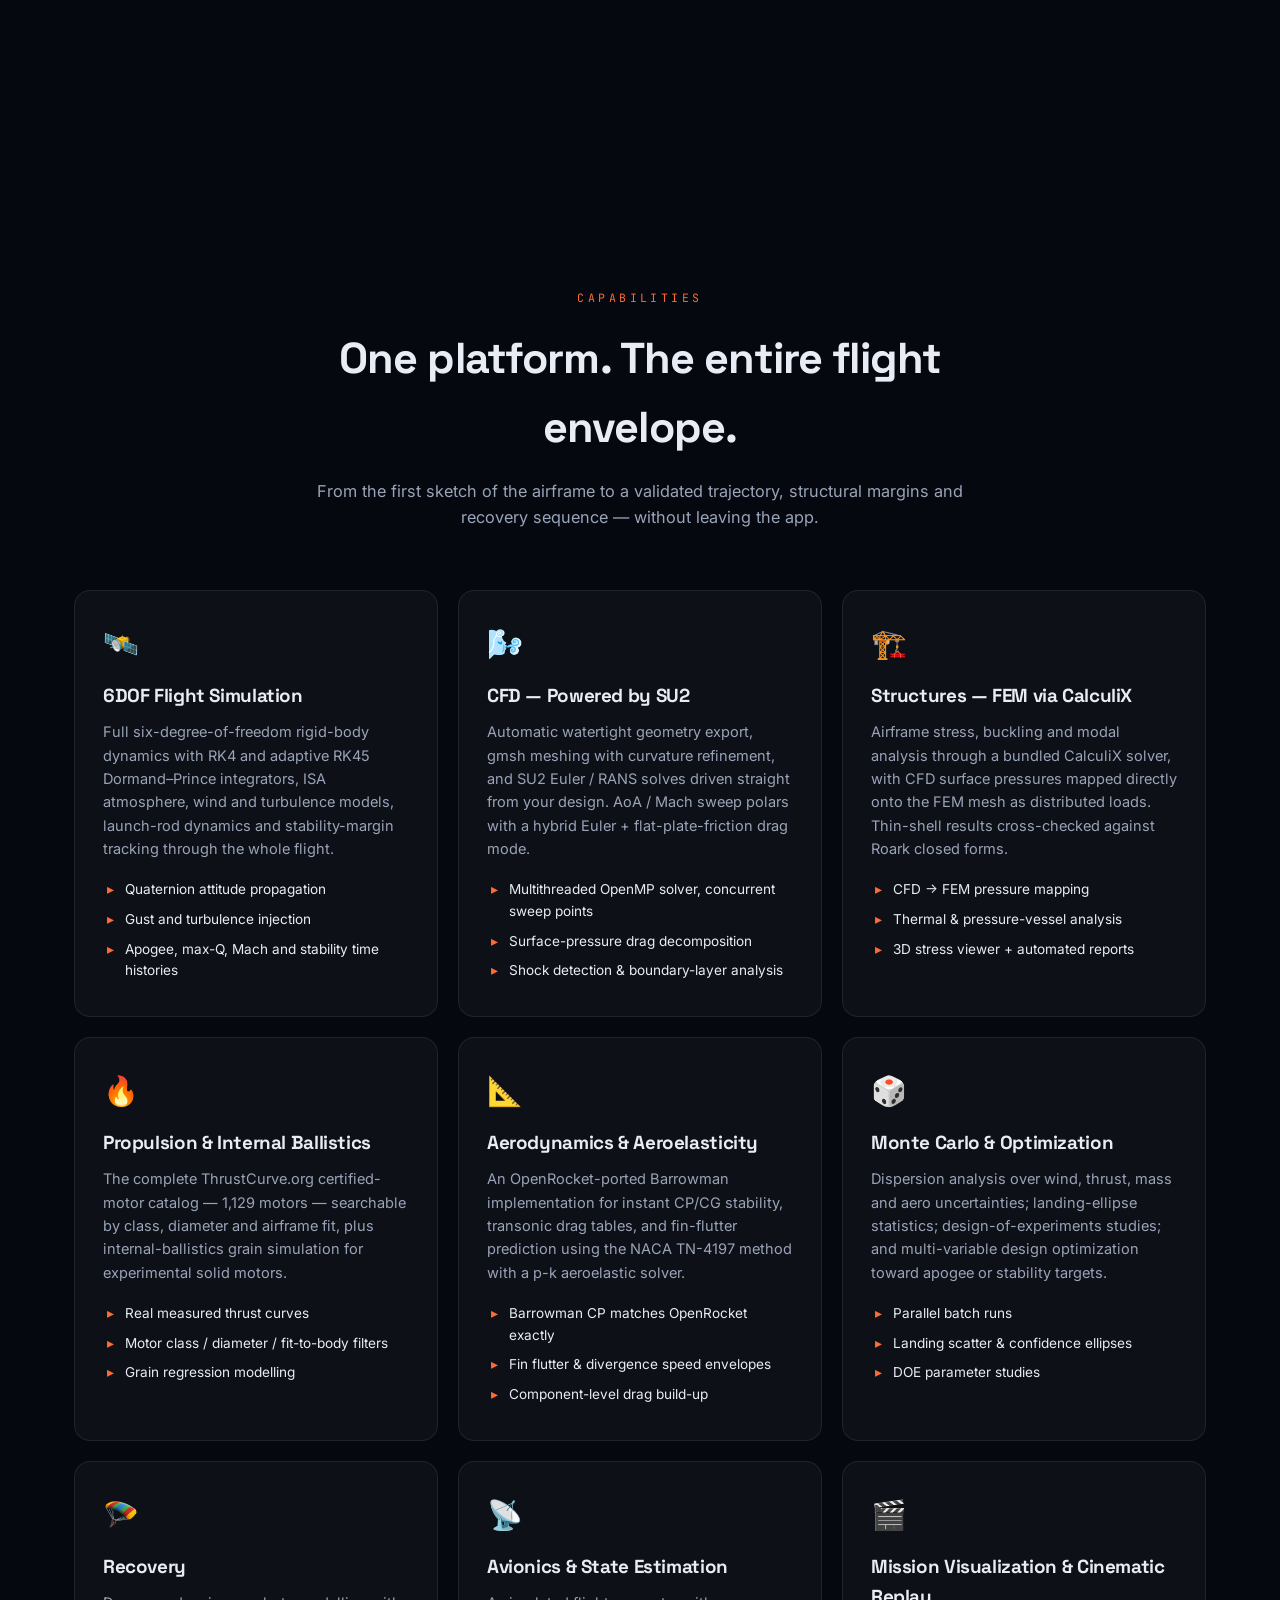
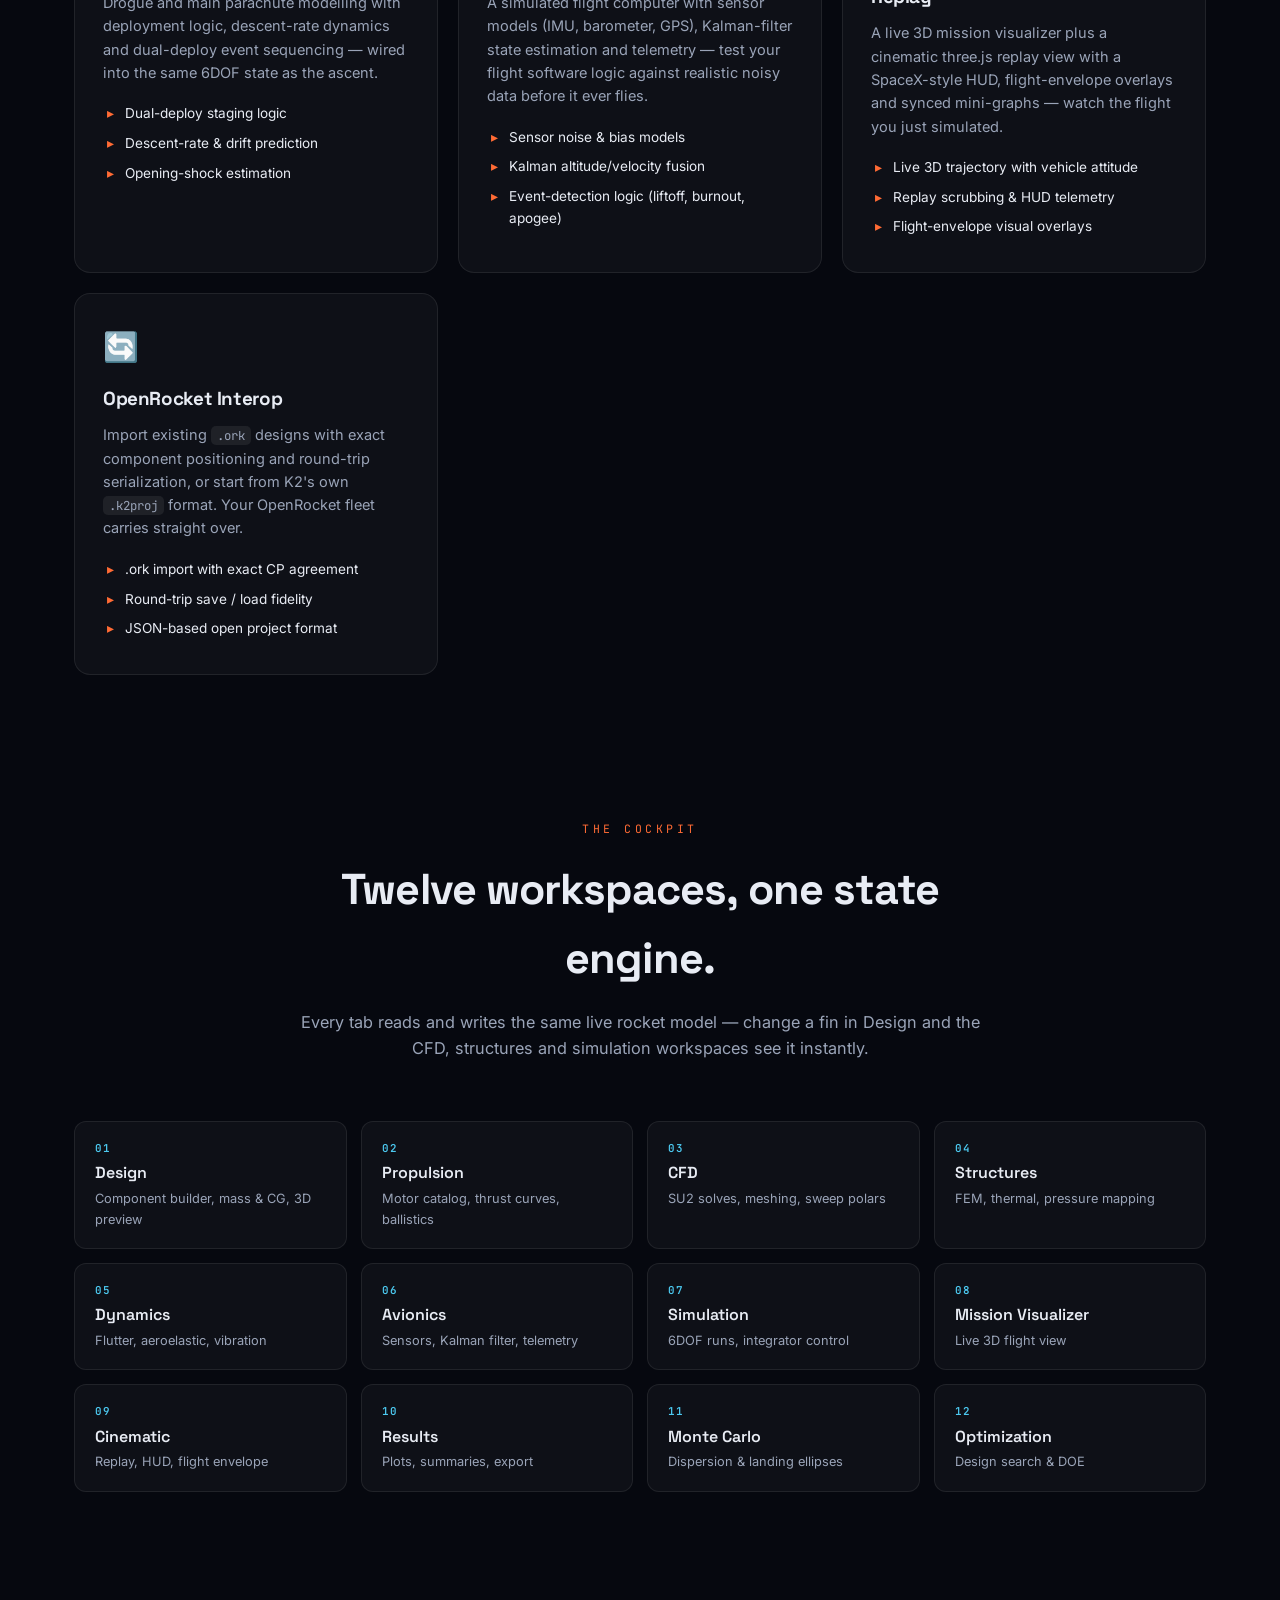
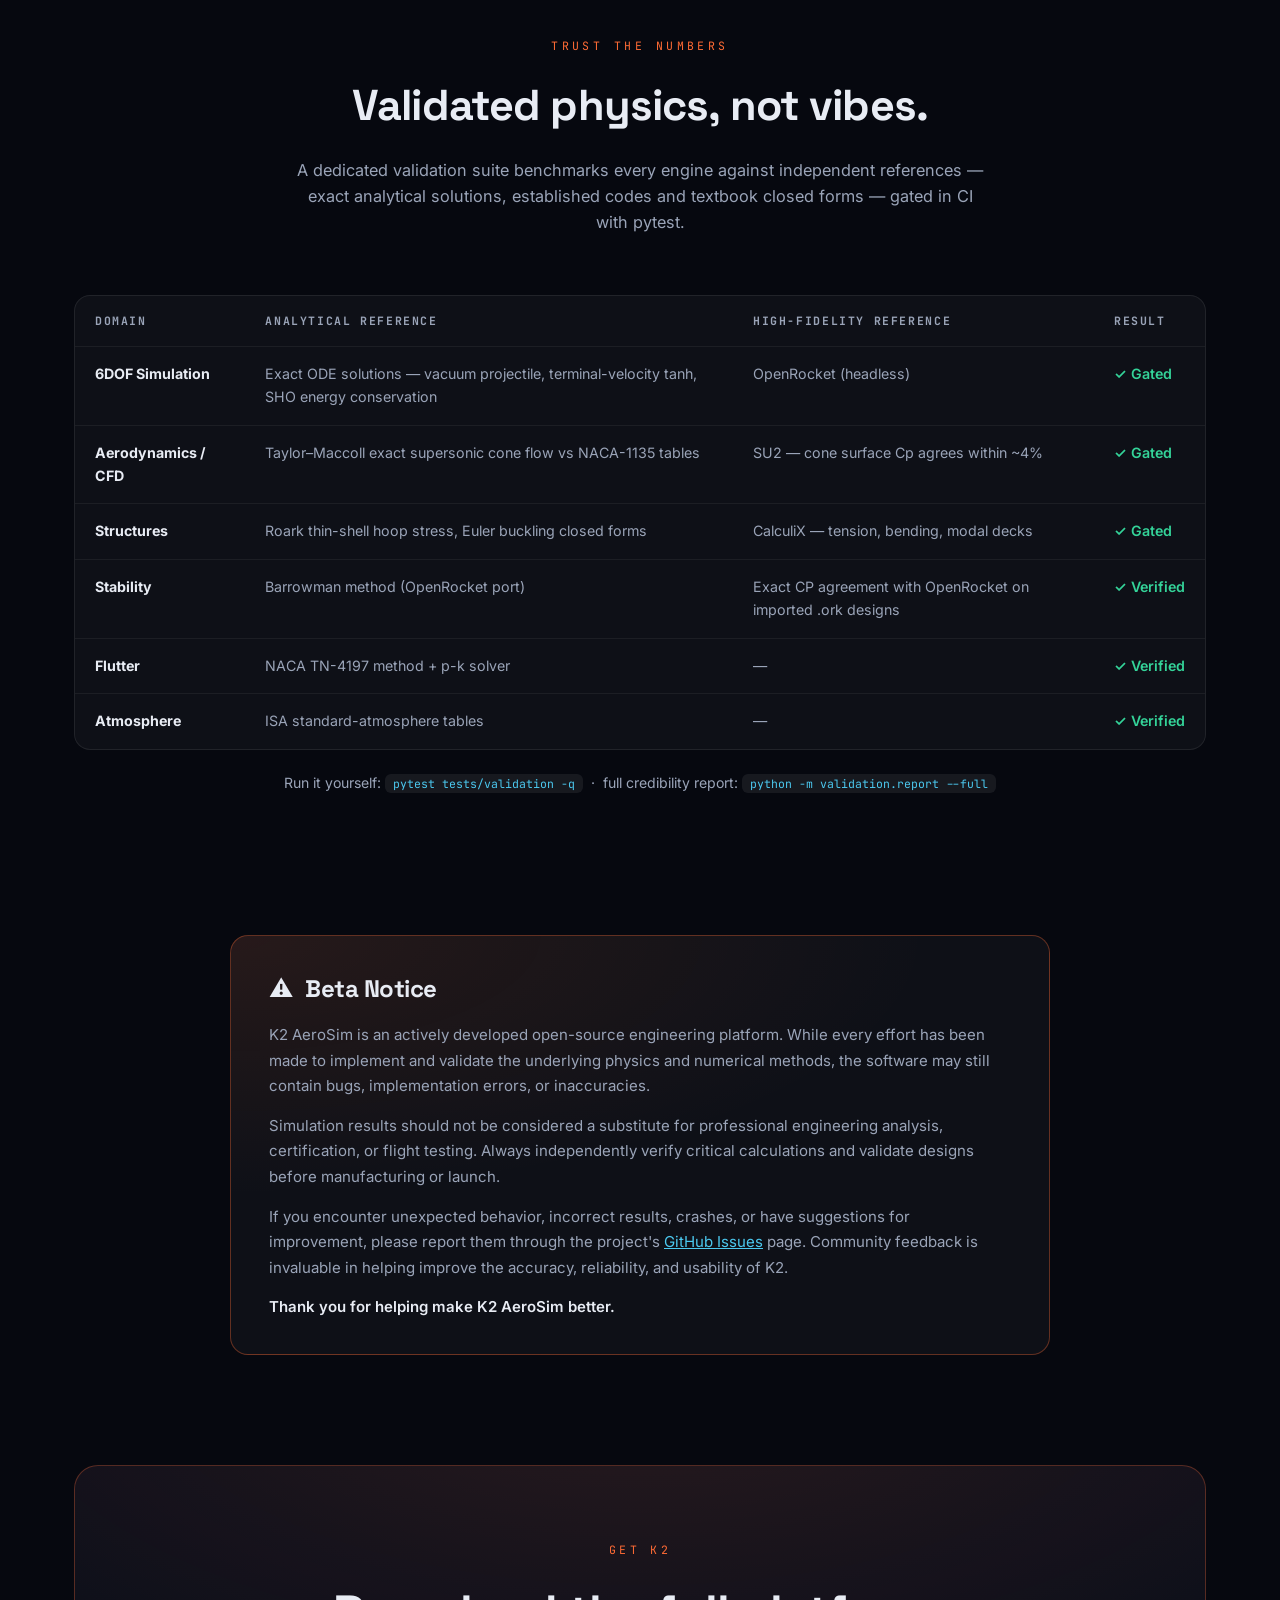
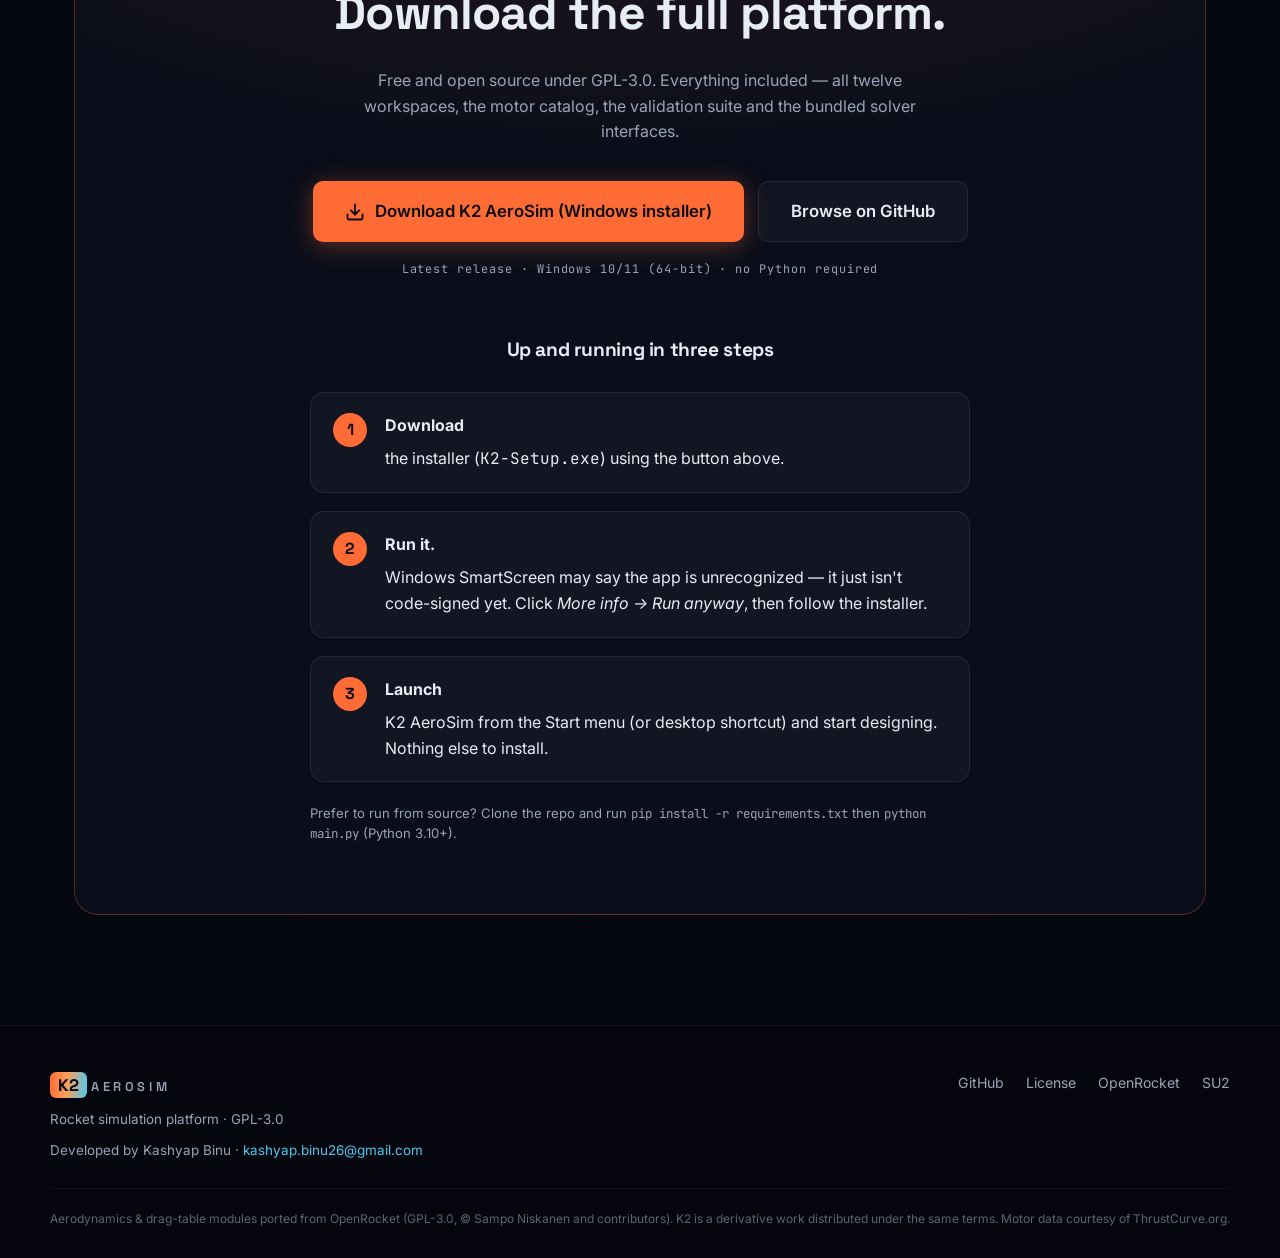
==== commit dd56550a: "chore: sweep all 'K2 Aerospace' branding to 'K2 AeroSim' Renamed every remaining reference (docstrin" ====
--- a/website/index.html
+++ b/website/index.html
@@ -402,7 +402,7 @@
         </li>
         <li>
           <span class="step-n">3</span>
-          <div><strong>Launch</strong> K2 Aerospace from the Start menu (or desktop
+          <div><strong>Launch</strong> K2 AeroSim from the Start menu (or desktop
           shortcut) and start designing. Nothing else to install.</div>
         </li>
       </ol>
--- a/website/style.css
+++ b/website/style.css
@@ -821,10 +821,30 @@
   margin: 0 0 18px; padding-bottom: 10px;
   border-bottom: 1px solid var(--border, #21262d);
 }
-.dev-prose { color: var(--muted); font-size: 1.02rem; line-height: 1.75; }
-.dev-prose p { margin: 0 0 16px; }
-.dev-prose h4 { color: var(--text); font-size: 1.1rem; margin: 26px 0 10px; }
+.dev-prose { color: #e8edf6; font-size: 0.92rem; line-height: 1.85; max-width: 820px;
+             font-family: var(--font-mono, "JetBrains Mono", monospace);
+             letter-spacing: 0; }
+.dev-prose p { margin: 0 0 20px; }
+.dev-prose p:last-child { margin-bottom: 0; }
+.dev-prose p strong, .dev-prose strong { color: #ffffff; font-weight: 600; }
+.dev-prose h4 { color: #fff; font-size: 1.15rem; margin: 30px 0 10px;
+                font-family: var(--font-display, "Space Grotesk", sans-serif); }
 .dev-prose a { color: #58a6ff; }
+
+/* Frosted-glass card behind the Thoughts content */
+#thoughts .dev-prose {
+  background: rgba(255, 255, 255, 0.045);
+  backdrop-filter: blur(16px) saturate(125%);
+  -webkit-backdrop-filter: blur(16px) saturate(125%);
+  border: 1px solid rgba(255, 255, 255, 0.12);
+  border-radius: 18px;
+  padding: 36px 40px;
+  box-shadow: 0 24px 70px rgba(0, 0, 0, 0.38),
+              inset 0 1px 0 rgba(255, 255, 255, 0.06);
+}
+@media (max-width: 620px) {
+  #thoughts .dev-prose { padding: 26px 22px; }
+}
 
 .dev-updates { display: flex; flex-direction: column; gap: 18px; }
 .dev-entry {
@@ -845,3 +865,42 @@
   .dev-entry { flex-direction: column; gap: 6px; }
   .dev-date { flex-basis: auto; }
 }
+
+/* Dev Talk — roadmap list, report cards, empty state */
+.dev-list { list-style: none; display: flex; flex-direction: column; gap: 12px; }
+.dev-list li {
+  position: relative; padding: 14px 16px 14px 40px;
+  background: rgba(22, 27, 34, 0.55);
+  border: 1px solid var(--border, #21262d); border-radius: 10px;
+  color: var(--muted); font-size: 0.97rem; line-height: 1.6;
+}
+.dev-list li::before {
+  content: "▸"; position: absolute; left: 16px; top: 14px; color: var(--accent, #ff6b35);
+}
+.dev-list strong { color: var(--text); }
+
+.report-methods {
+  display: grid; grid-template-columns: repeat(auto-fit, minmax(260px, 1fr));
+  gap: 16px; margin-top: 8px;
+}
+.report-card {
+  display: block; text-decoration: none;
+  background: rgba(22, 27, 34, 0.55);
+  border: 1px solid var(--border, #21262d); border-radius: 12px;
+  padding: 22px 22px 18px; transition: transform 0.15s, border-color 0.2s, box-shadow 0.25s;
+}
+.report-card:hover {
+  transform: translateY(-3px); border-color: rgba(76, 201, 240, 0.5);
+  box-shadow: 0 10px 30px rgba(0, 0, 0, 0.4);
+}
+.report-icon { font-size: 1.7rem; margin-bottom: 8px; }
+.report-card h4 { color: var(--text); font-size: 1.1rem; font-weight: 600; margin: 0 0 6px; }
+.report-card p { color: var(--muted); font-size: 0.92rem; line-height: 1.55; margin: 0 0 12px; }
+.report-go { color: #58a6ff; font-size: 0.9rem; font-weight: 600; }
+
+.dev-empty {
+  color: var(--muted); font-style: italic;
+  background: rgba(22, 27, 34, 0.45);
+  border: 1px dashed var(--border, #21262d); border-radius: 10px;
+  padding: 16px 18px;
+}
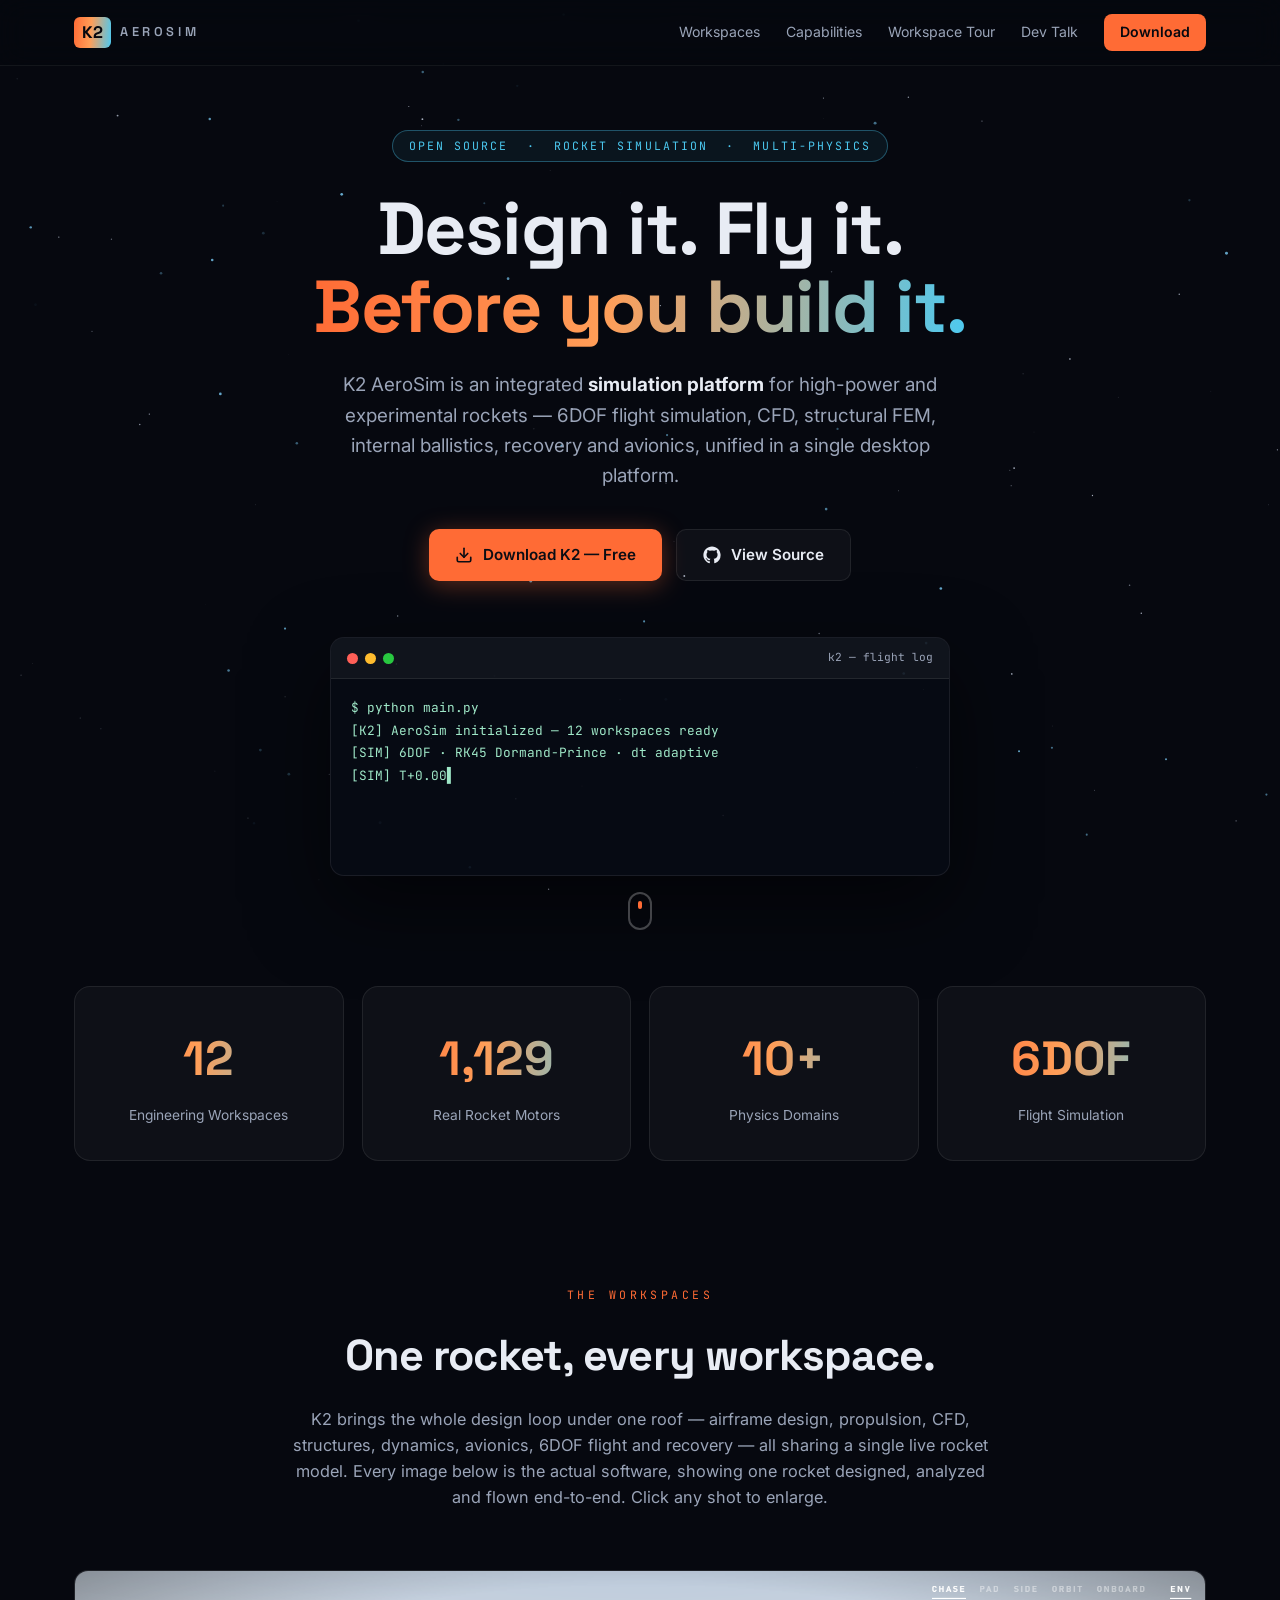
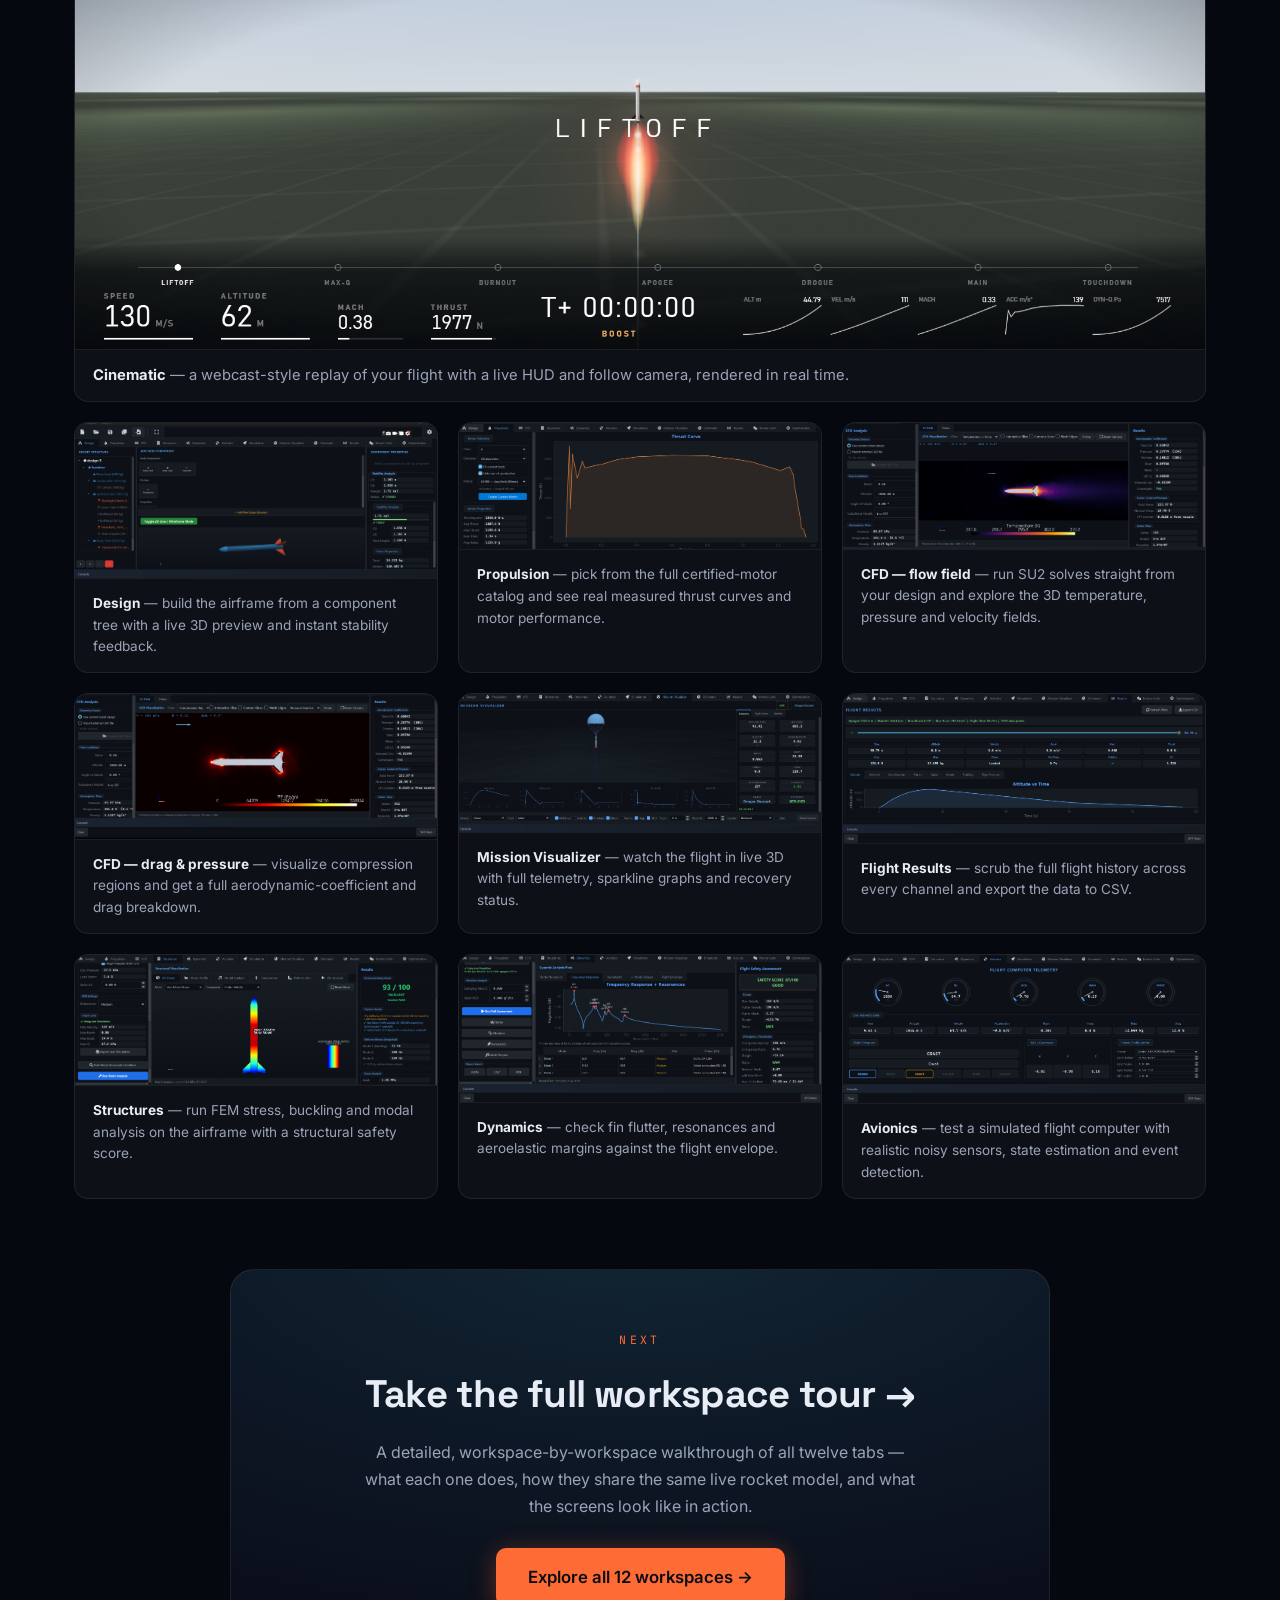
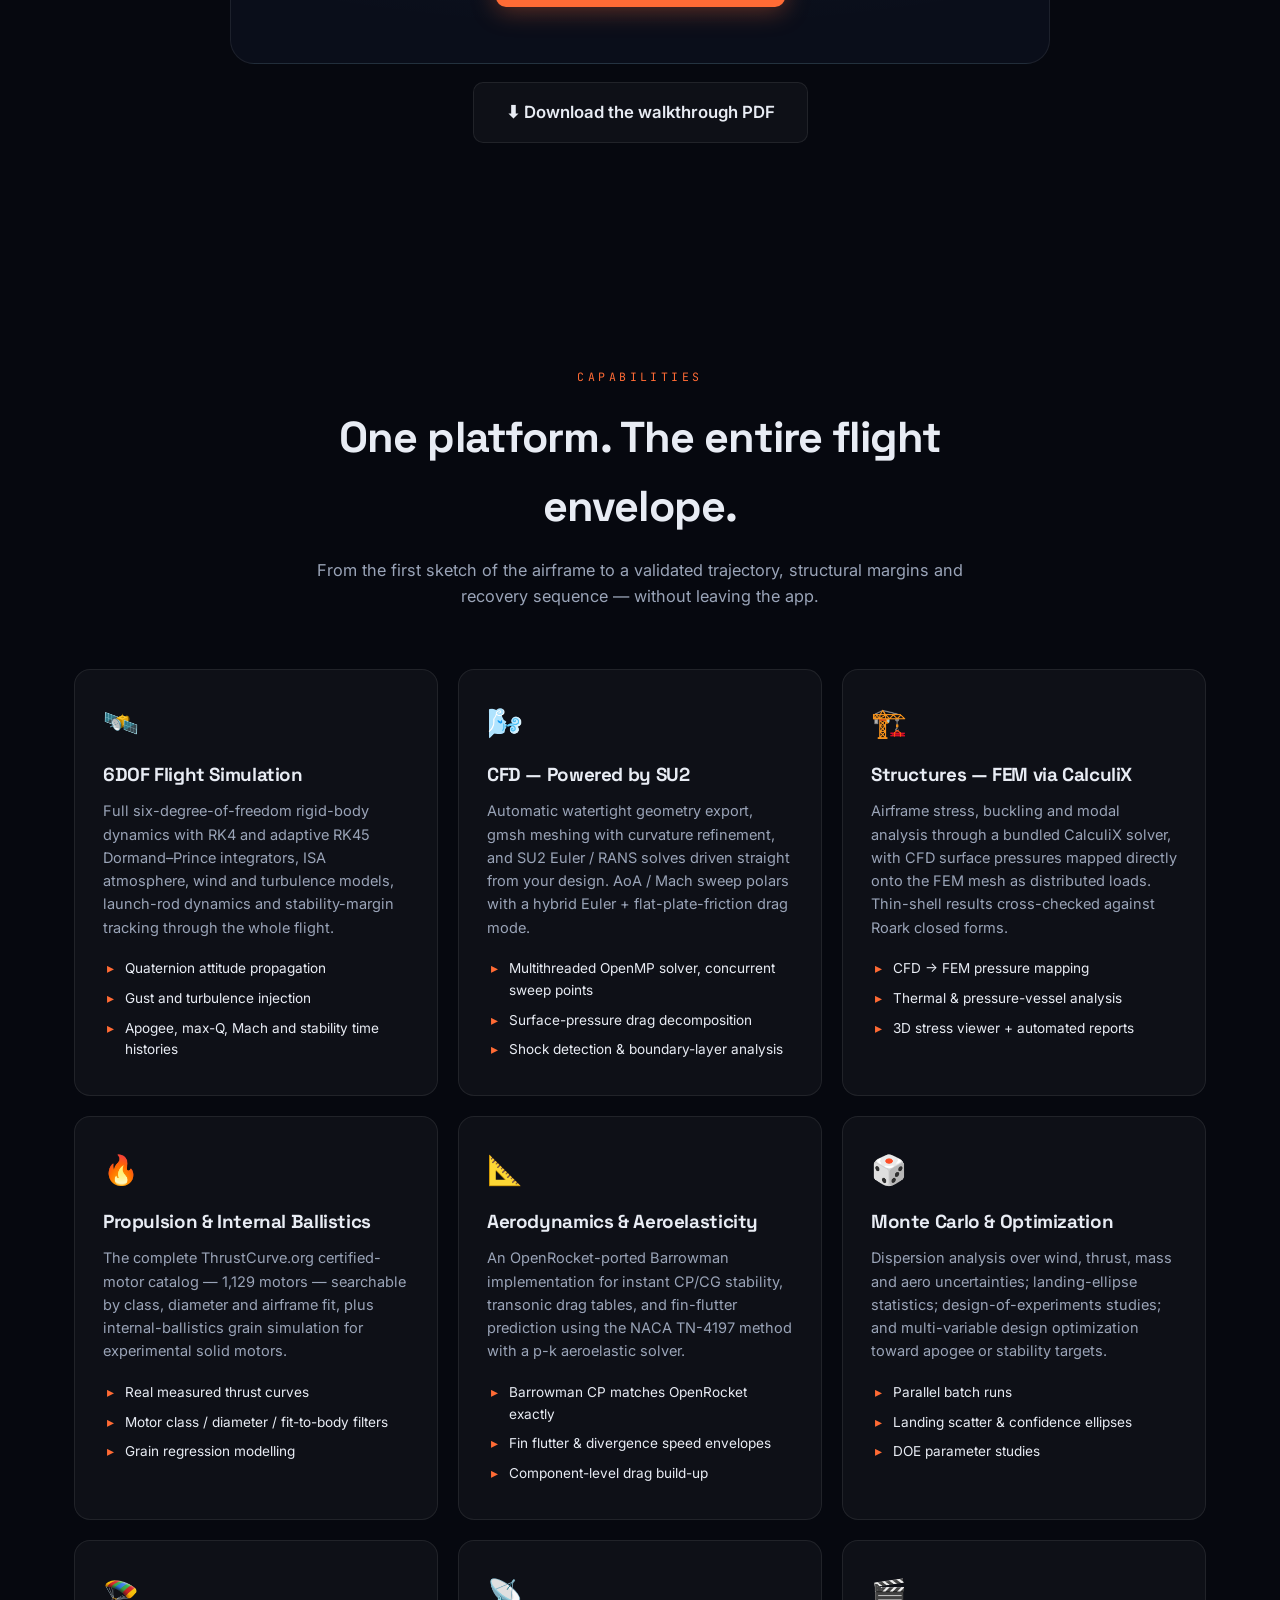
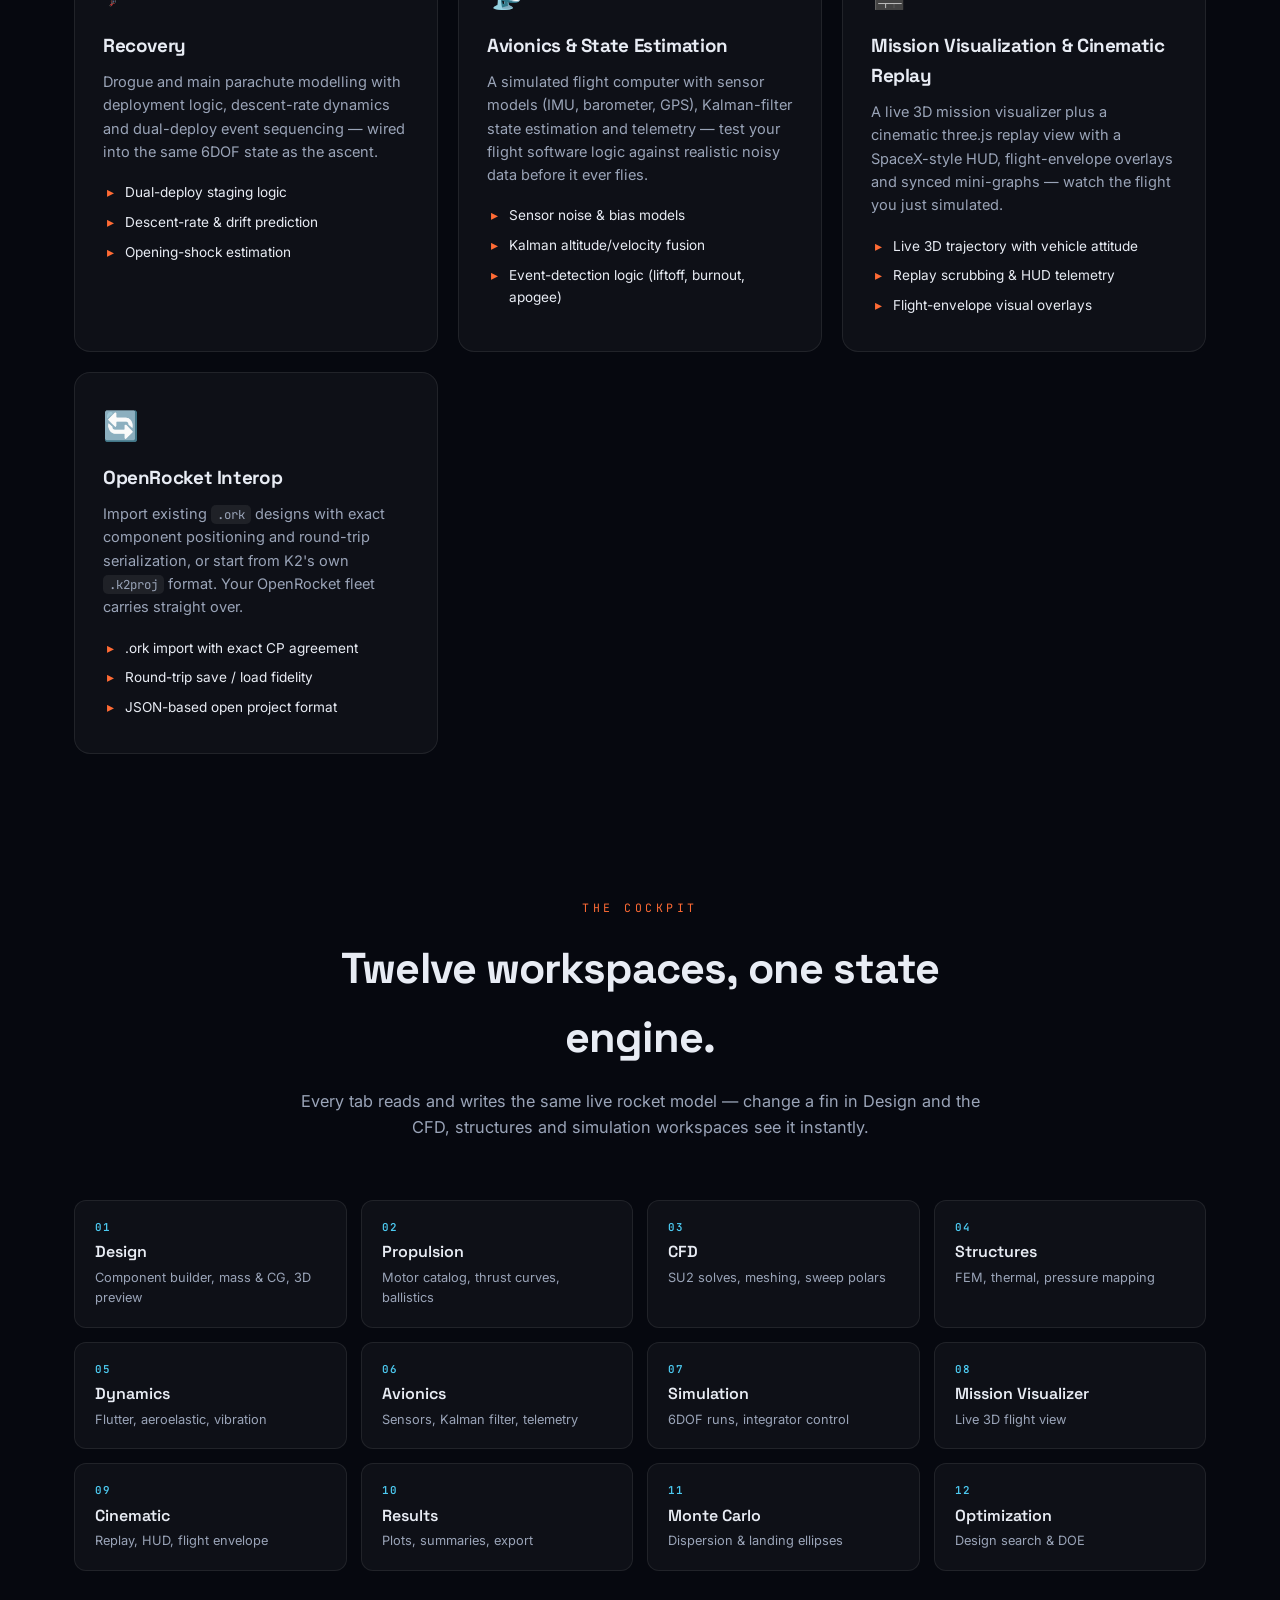
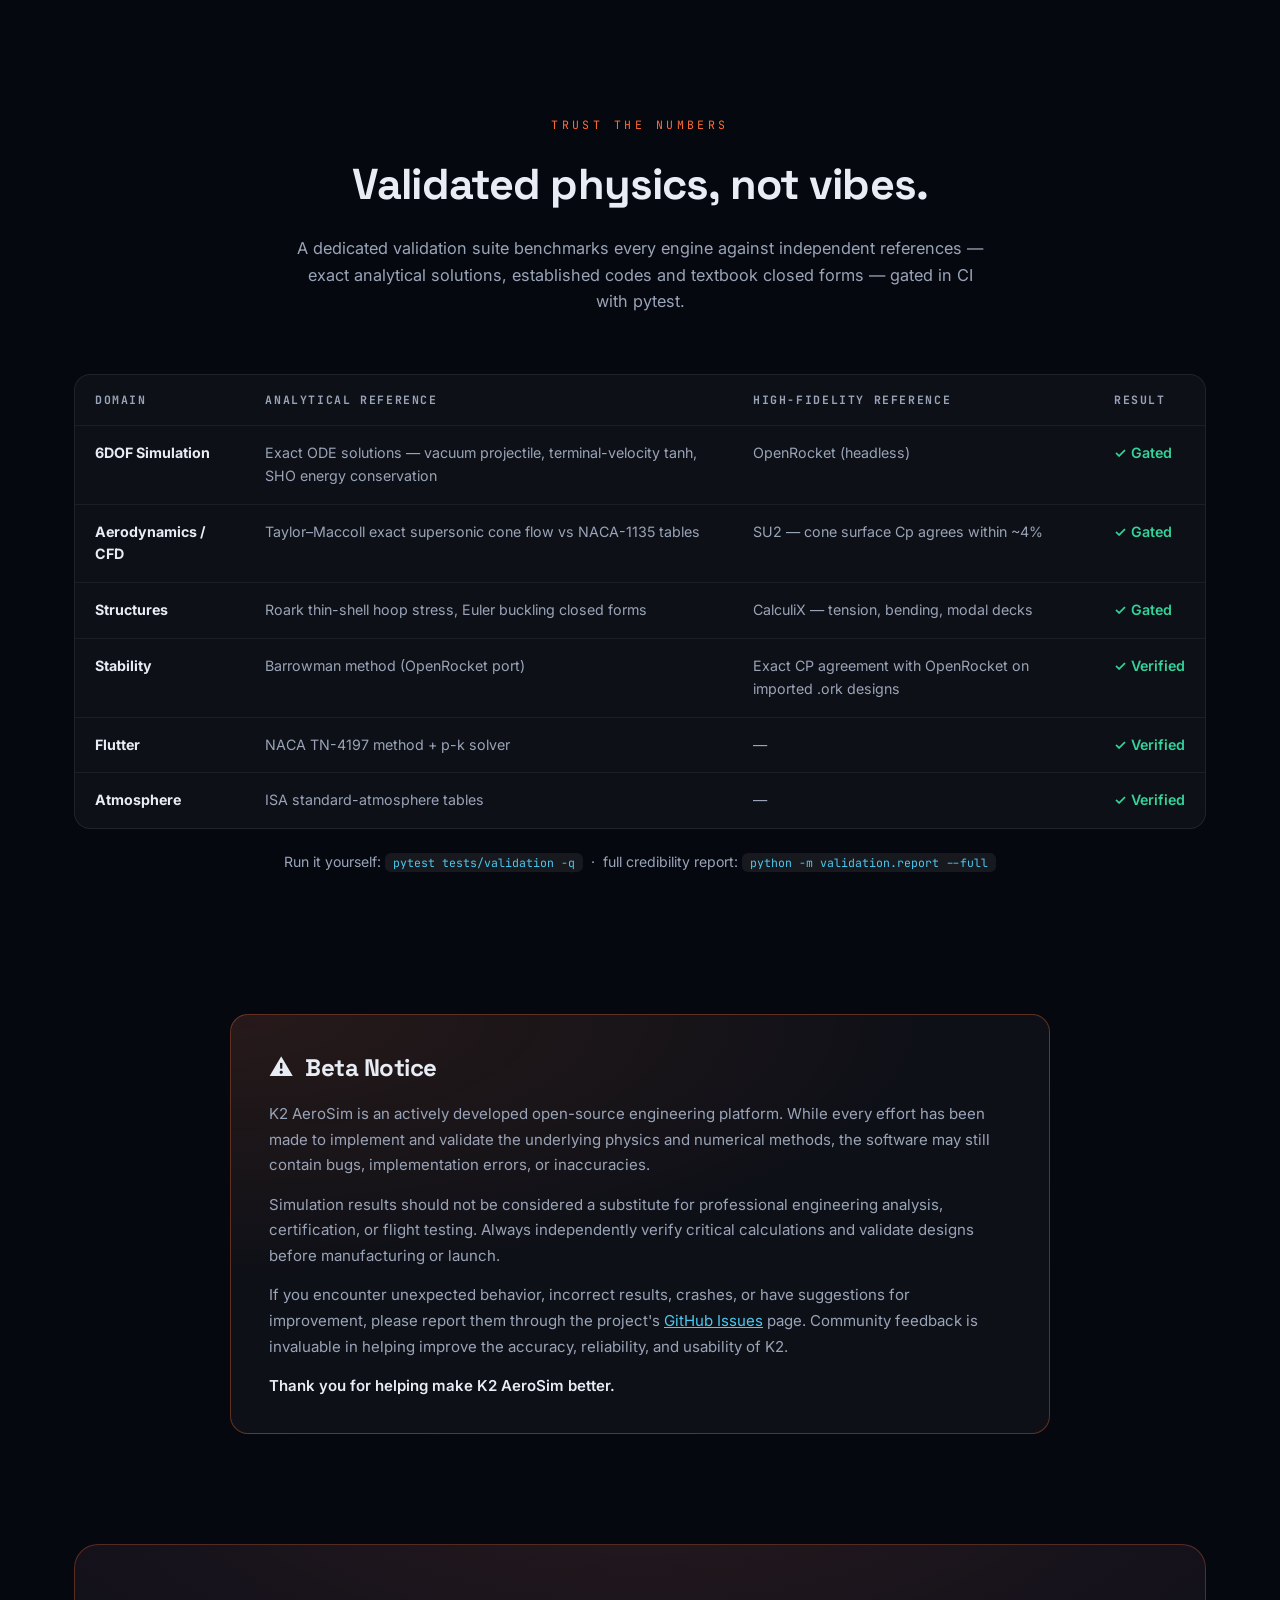
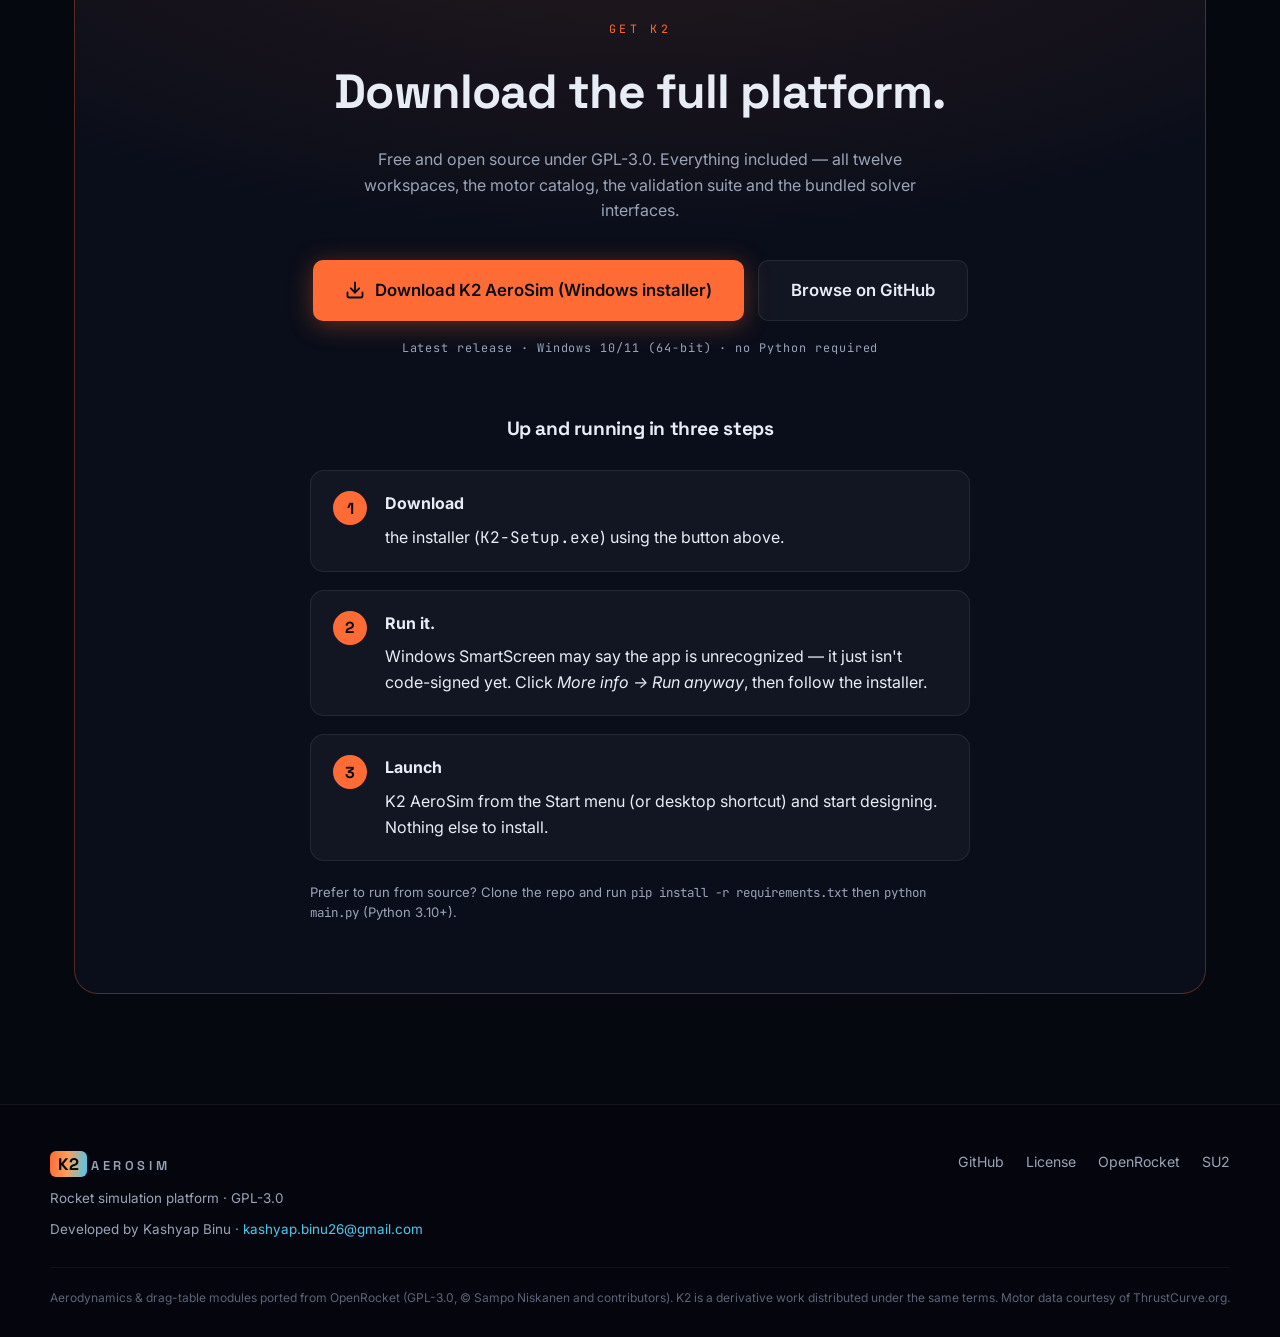
==== commit 308bb0d7: "docs: website updates, walkthrough/docs tooling, mac packaging scaffold - website: index, developer," ====
--- a/website/index.html
+++ b/website/index.html
@@ -9,7 +9,7 @@
 <link rel="preconnect" href="https://fonts.gstatic.com" crossorigin>
 <link href="https://fonts.googleapis.com/css2?family=Space+Grotesk:wght@400;500;600;700&family=Inter:wght@400;500;600&family=JetBrains+Mono:wght@400;500&display=swap" rel="stylesheet">
 <link rel="stylesheet" href="style.css">
-<link rel="icon" href="data:image/svg+xml,<svg xmlns='http://www.w3.org/2000/svg' viewBox='0 0 100 100'><text y='0.9em' font-size='90'>🚀</text></svg>">
+<link rel="icon" type="image/png" href="assets/favicon.png">
 </head>
 <body>
 
@@ -148,6 +148,11 @@
     <p>A detailed, workspace-by-workspace walkthrough of all twelve tabs — what each one does, how they share the same live rocket model, and what the screens look like in action.</p>
     <span class="btn btn-primary btn-big">Explore all 12 workspaces →</span>
   </a>
+  <p class="reveal" style="text-align:center;margin-top:18px;">
+    <a class="btn btn-ghost btn-big" href="assets/K2_AeroSim_Walkthrough.pdf" target="_blank" rel="noopener" download>
+      ⬇ Download the walkthrough PDF
+    </a>
+  </p>
 </section>
 
 <!-- ───────────────────────── CAPABILITIES ───────────────────────── -->
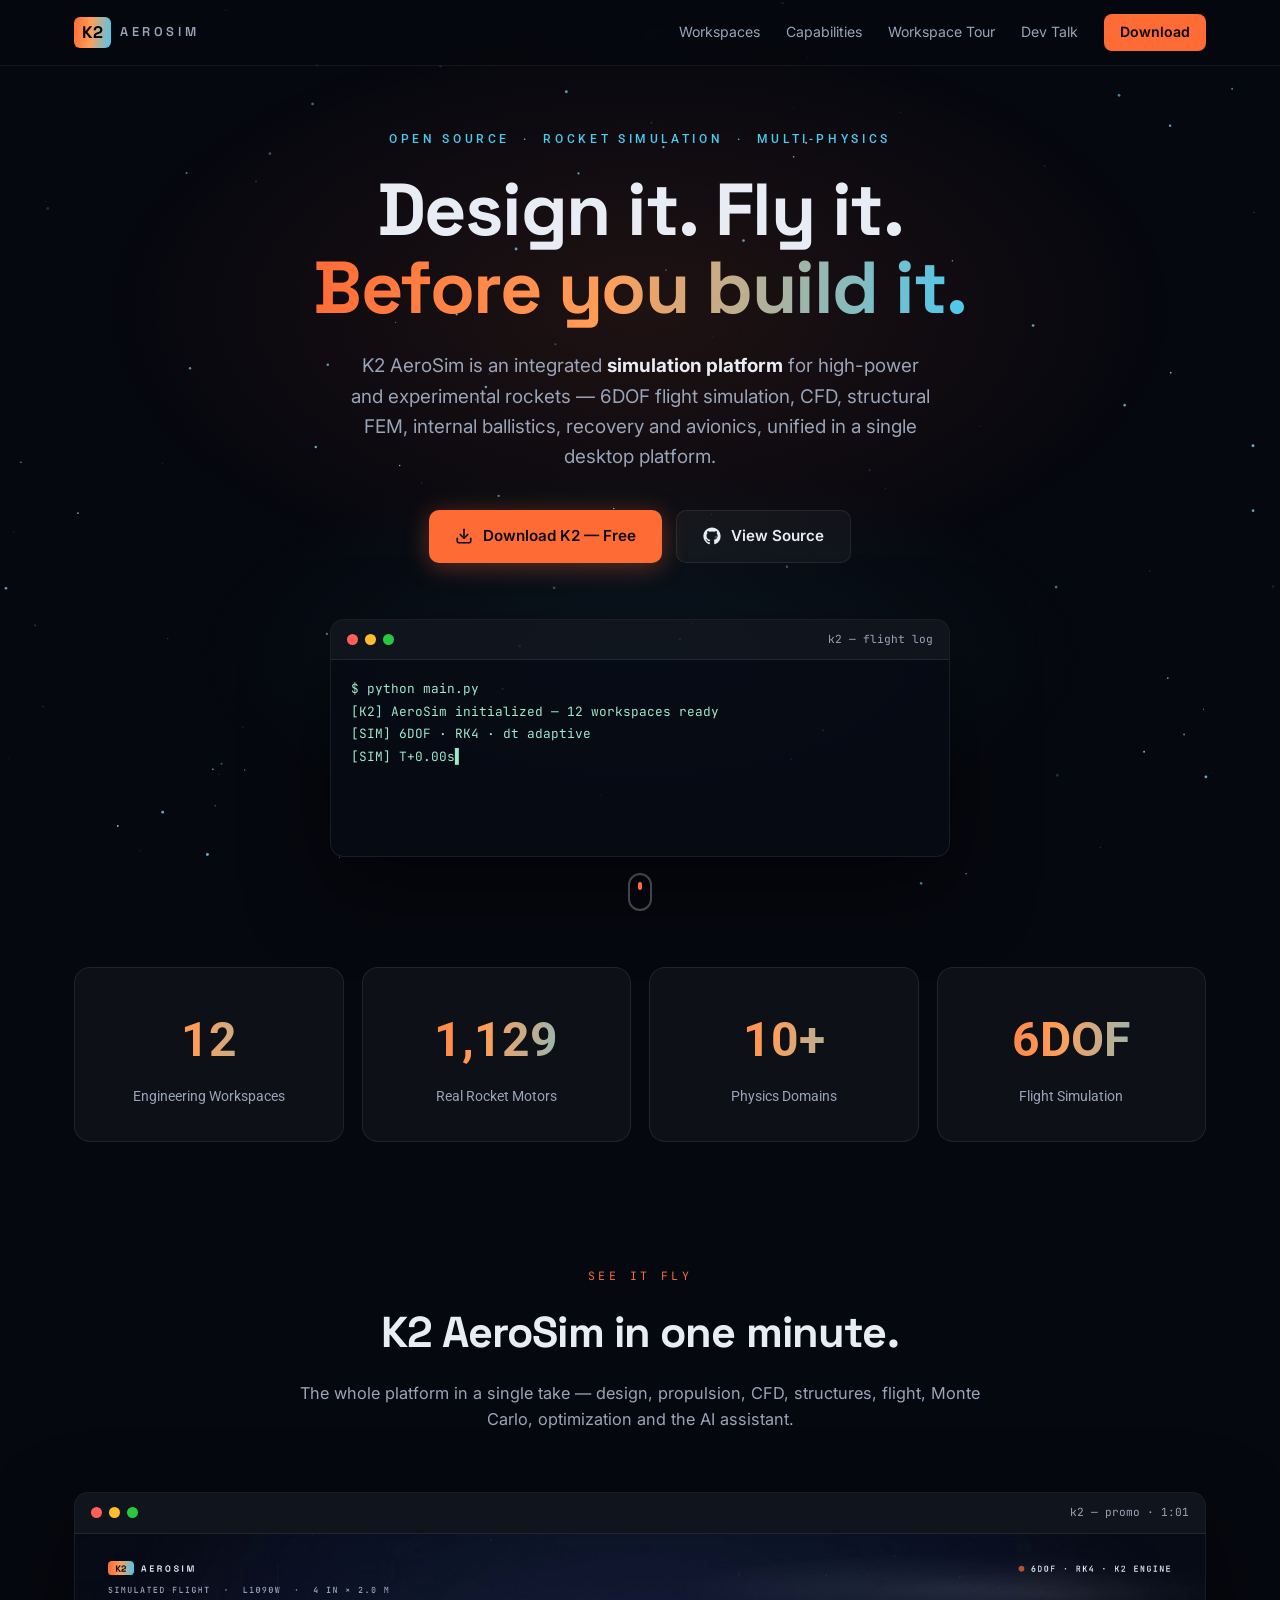
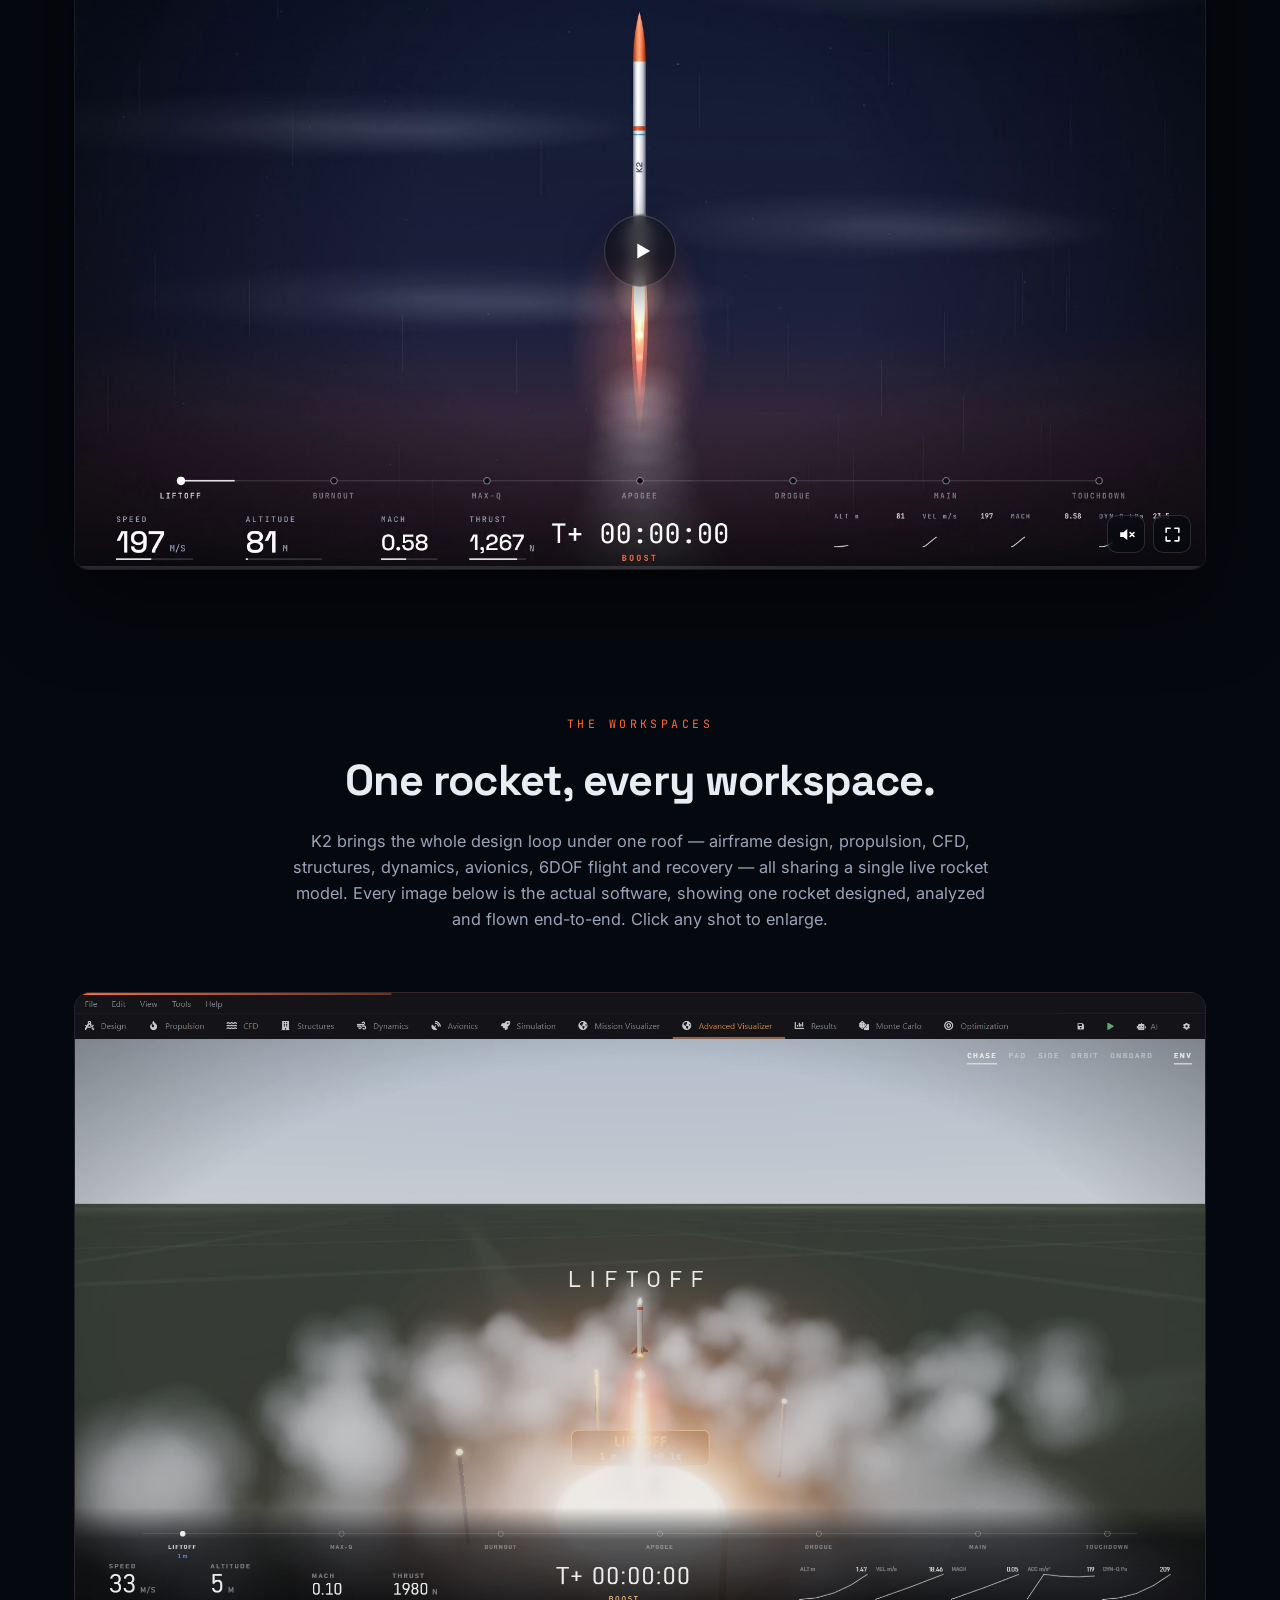
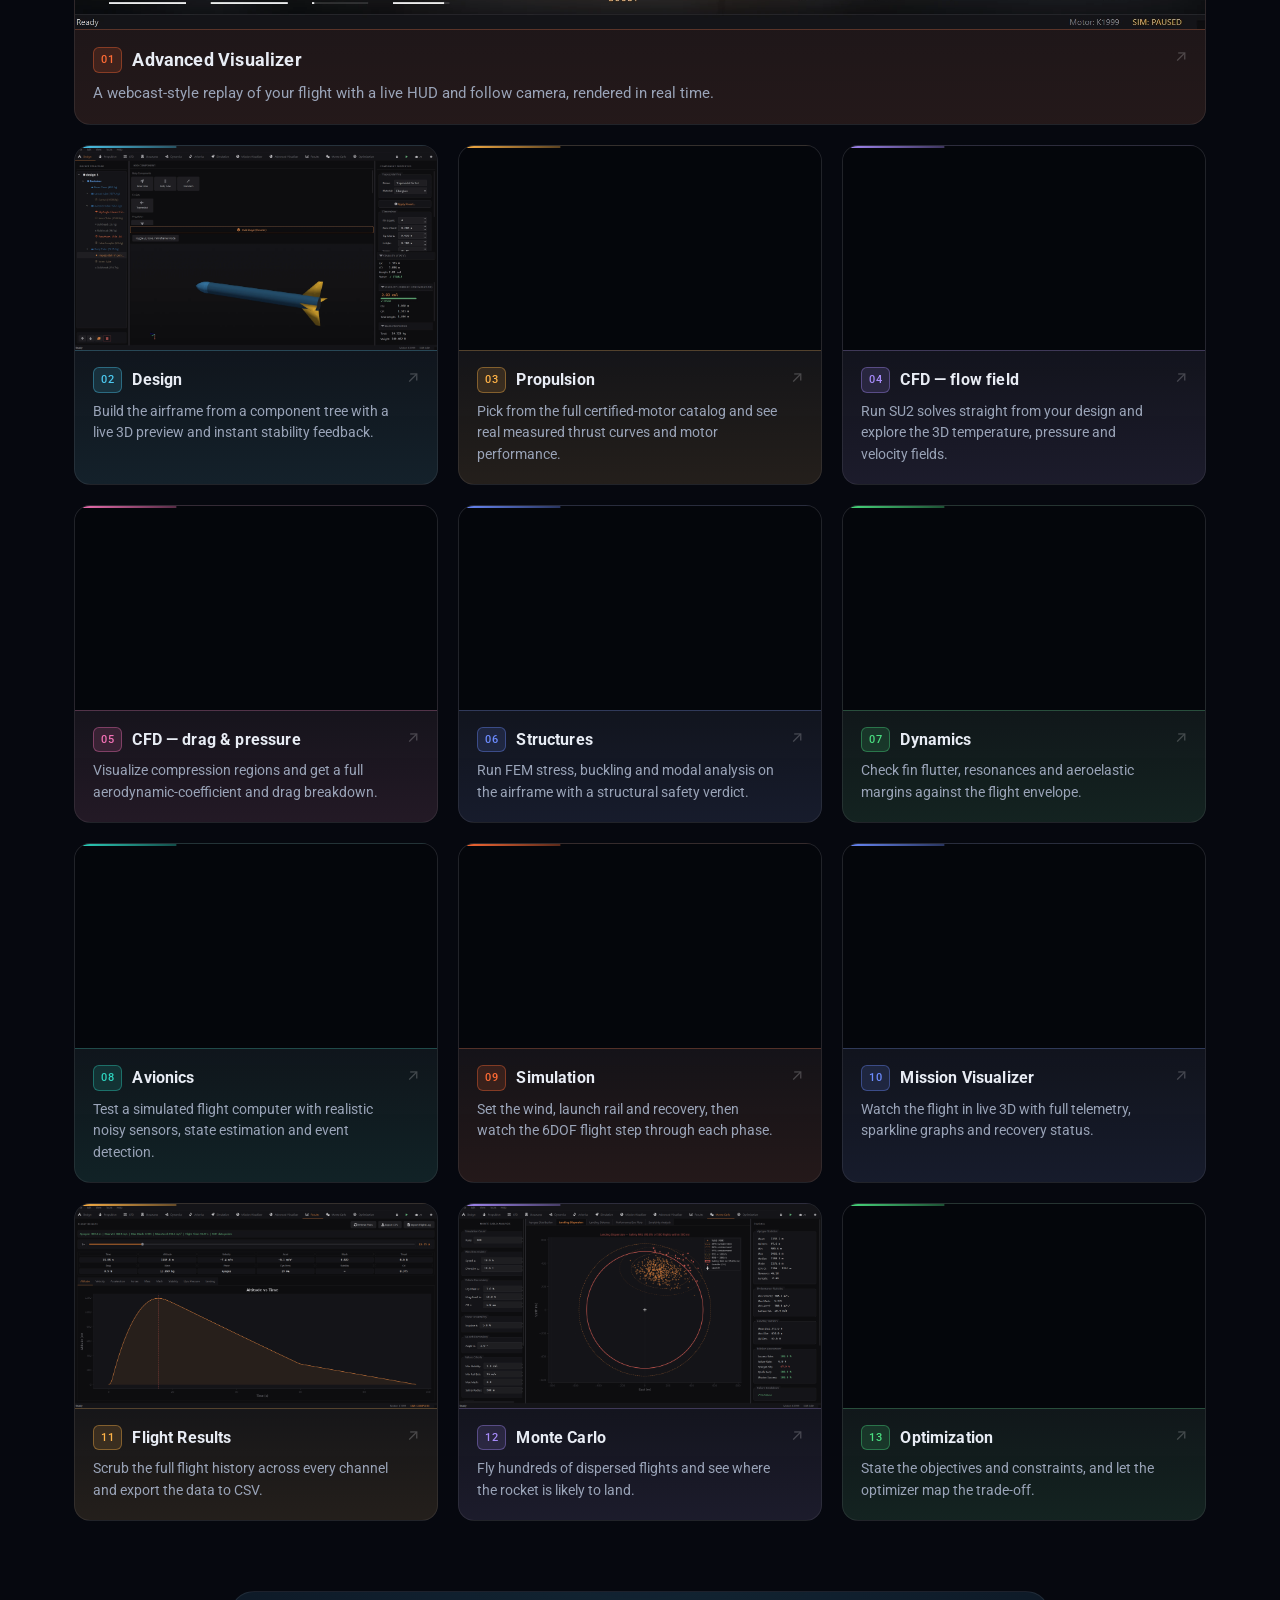
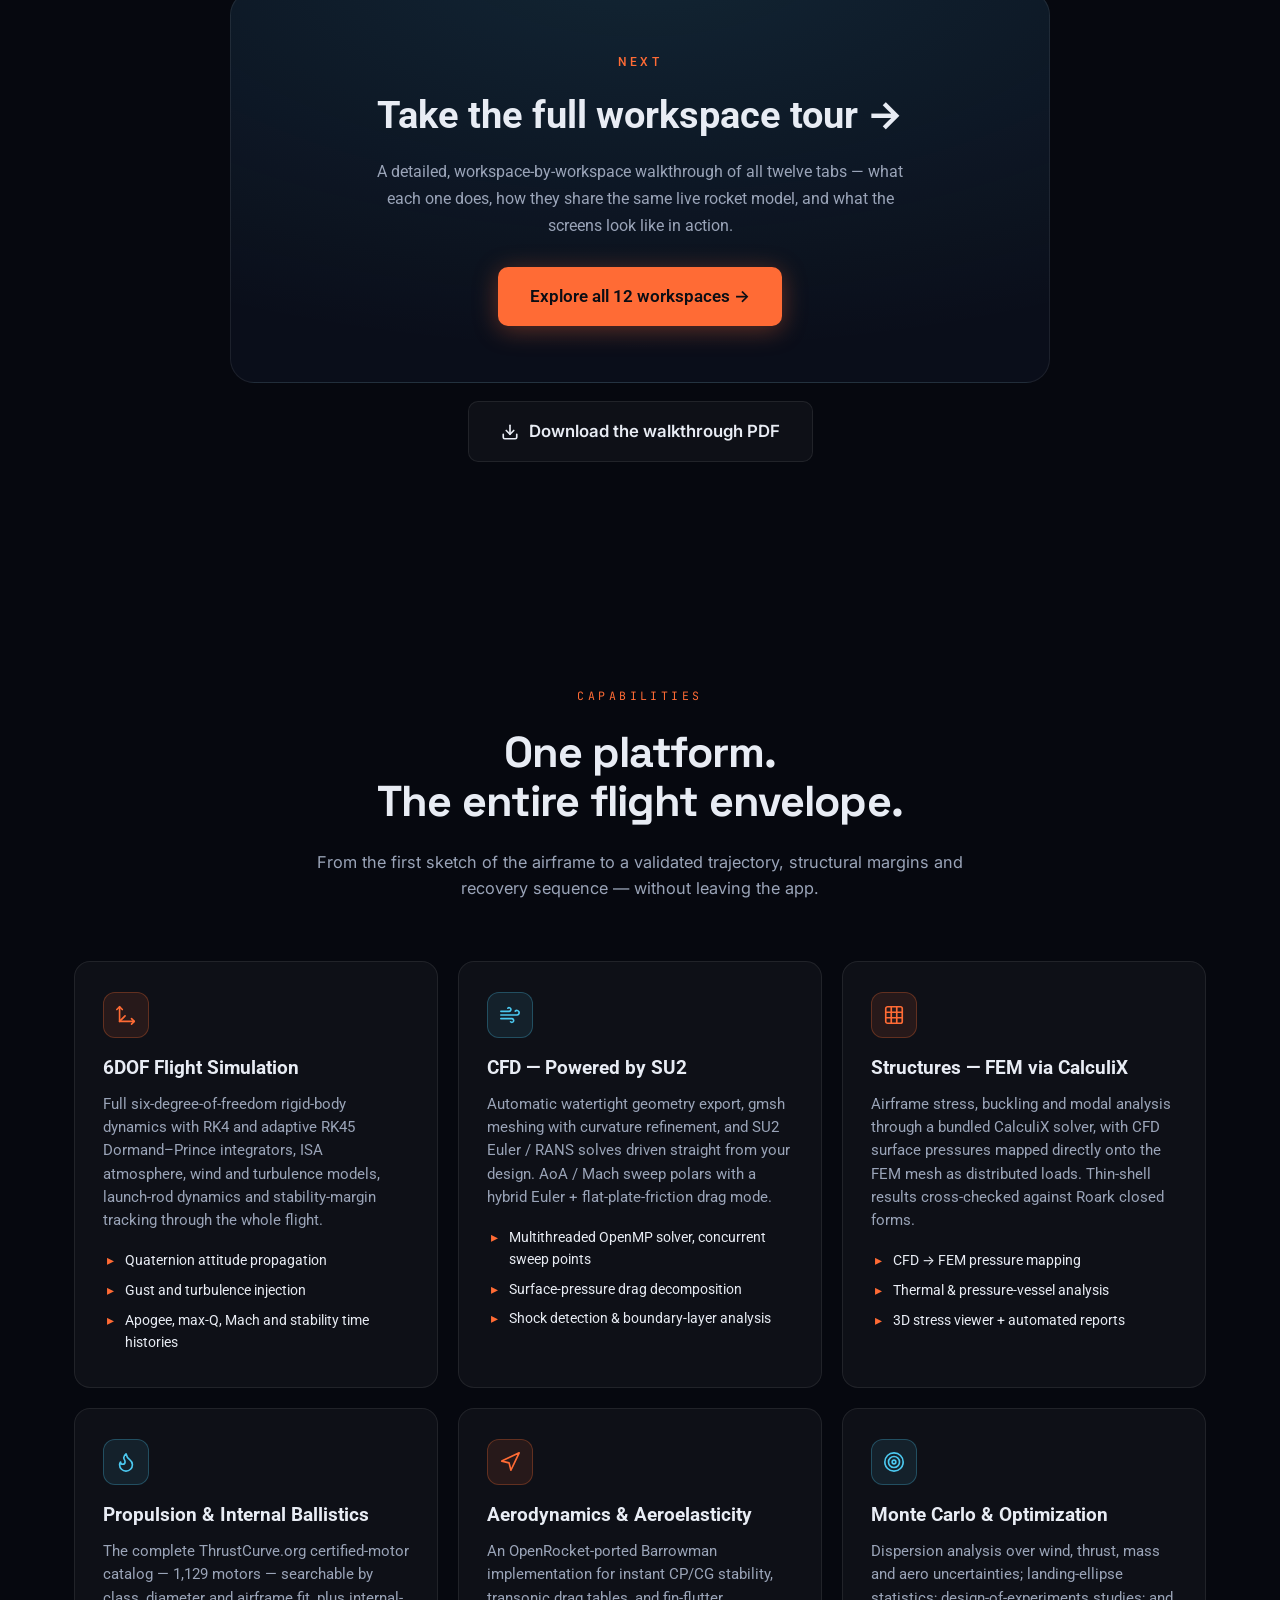
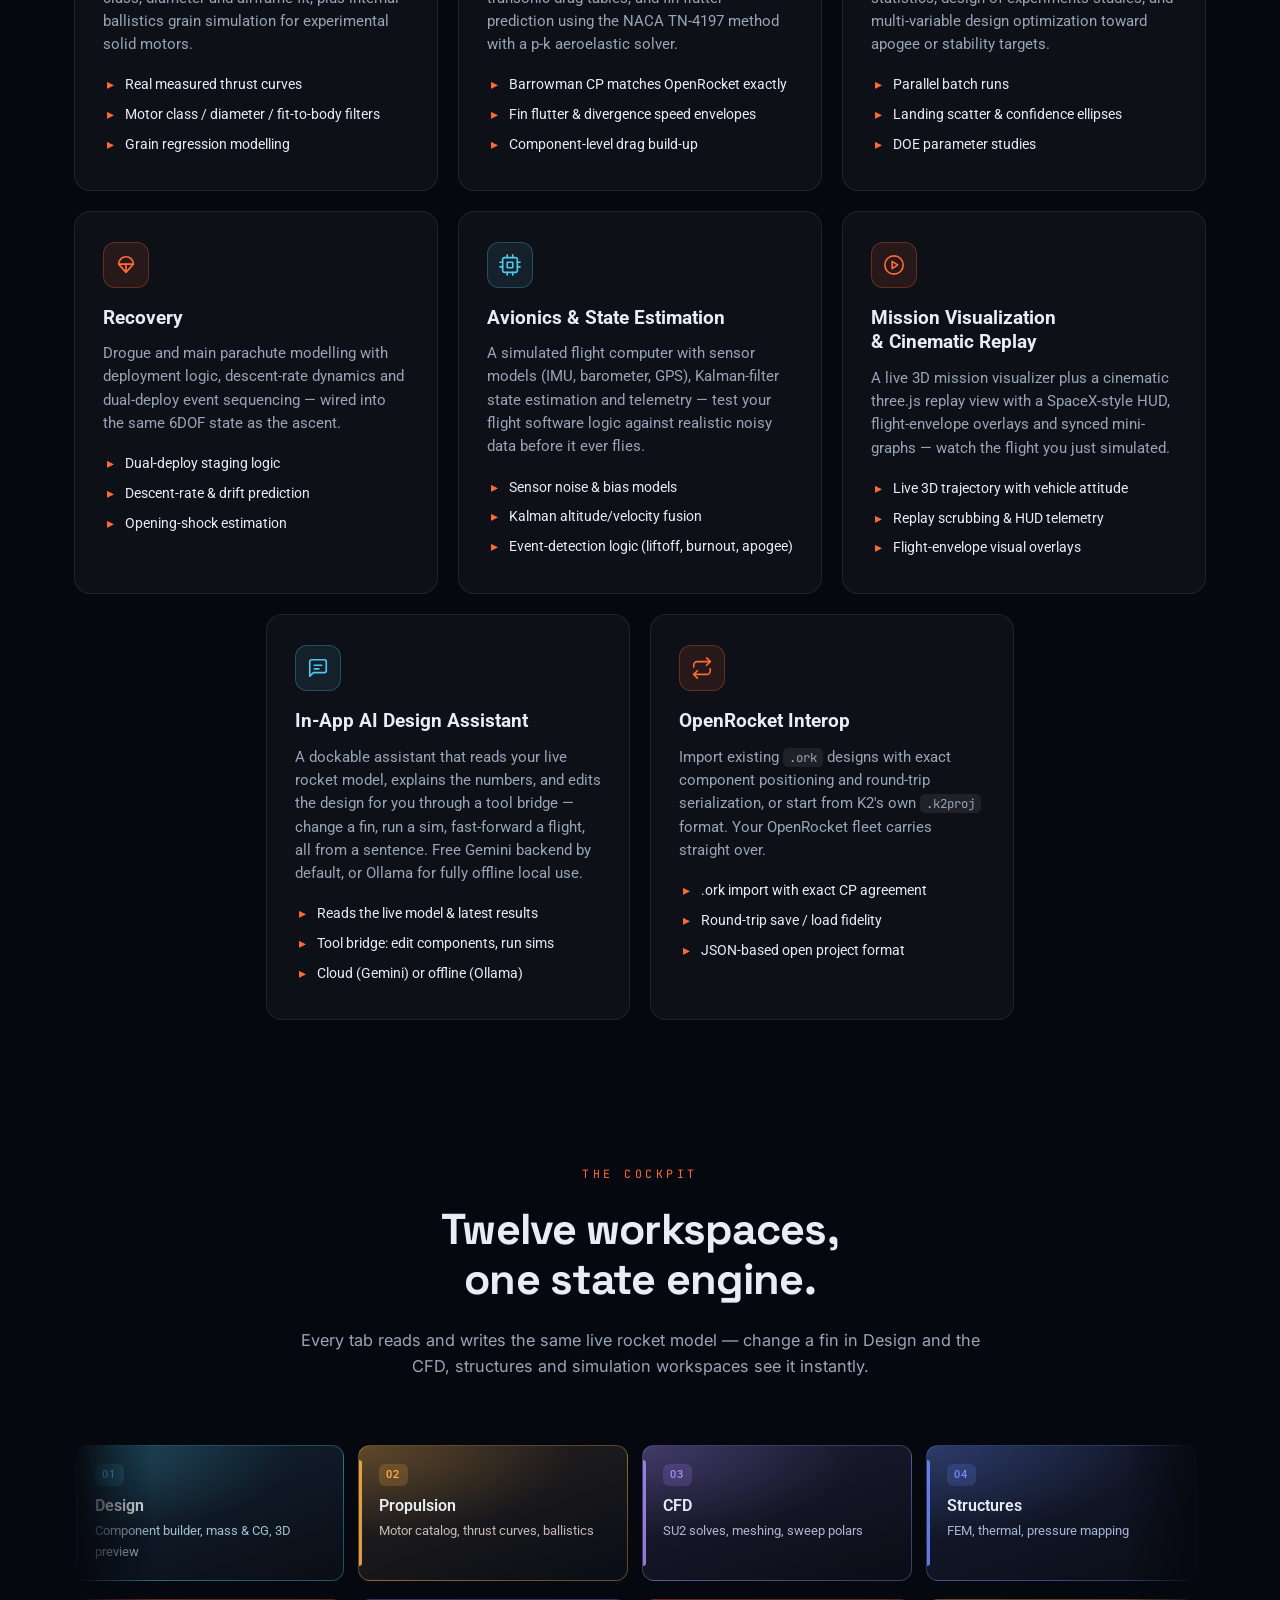
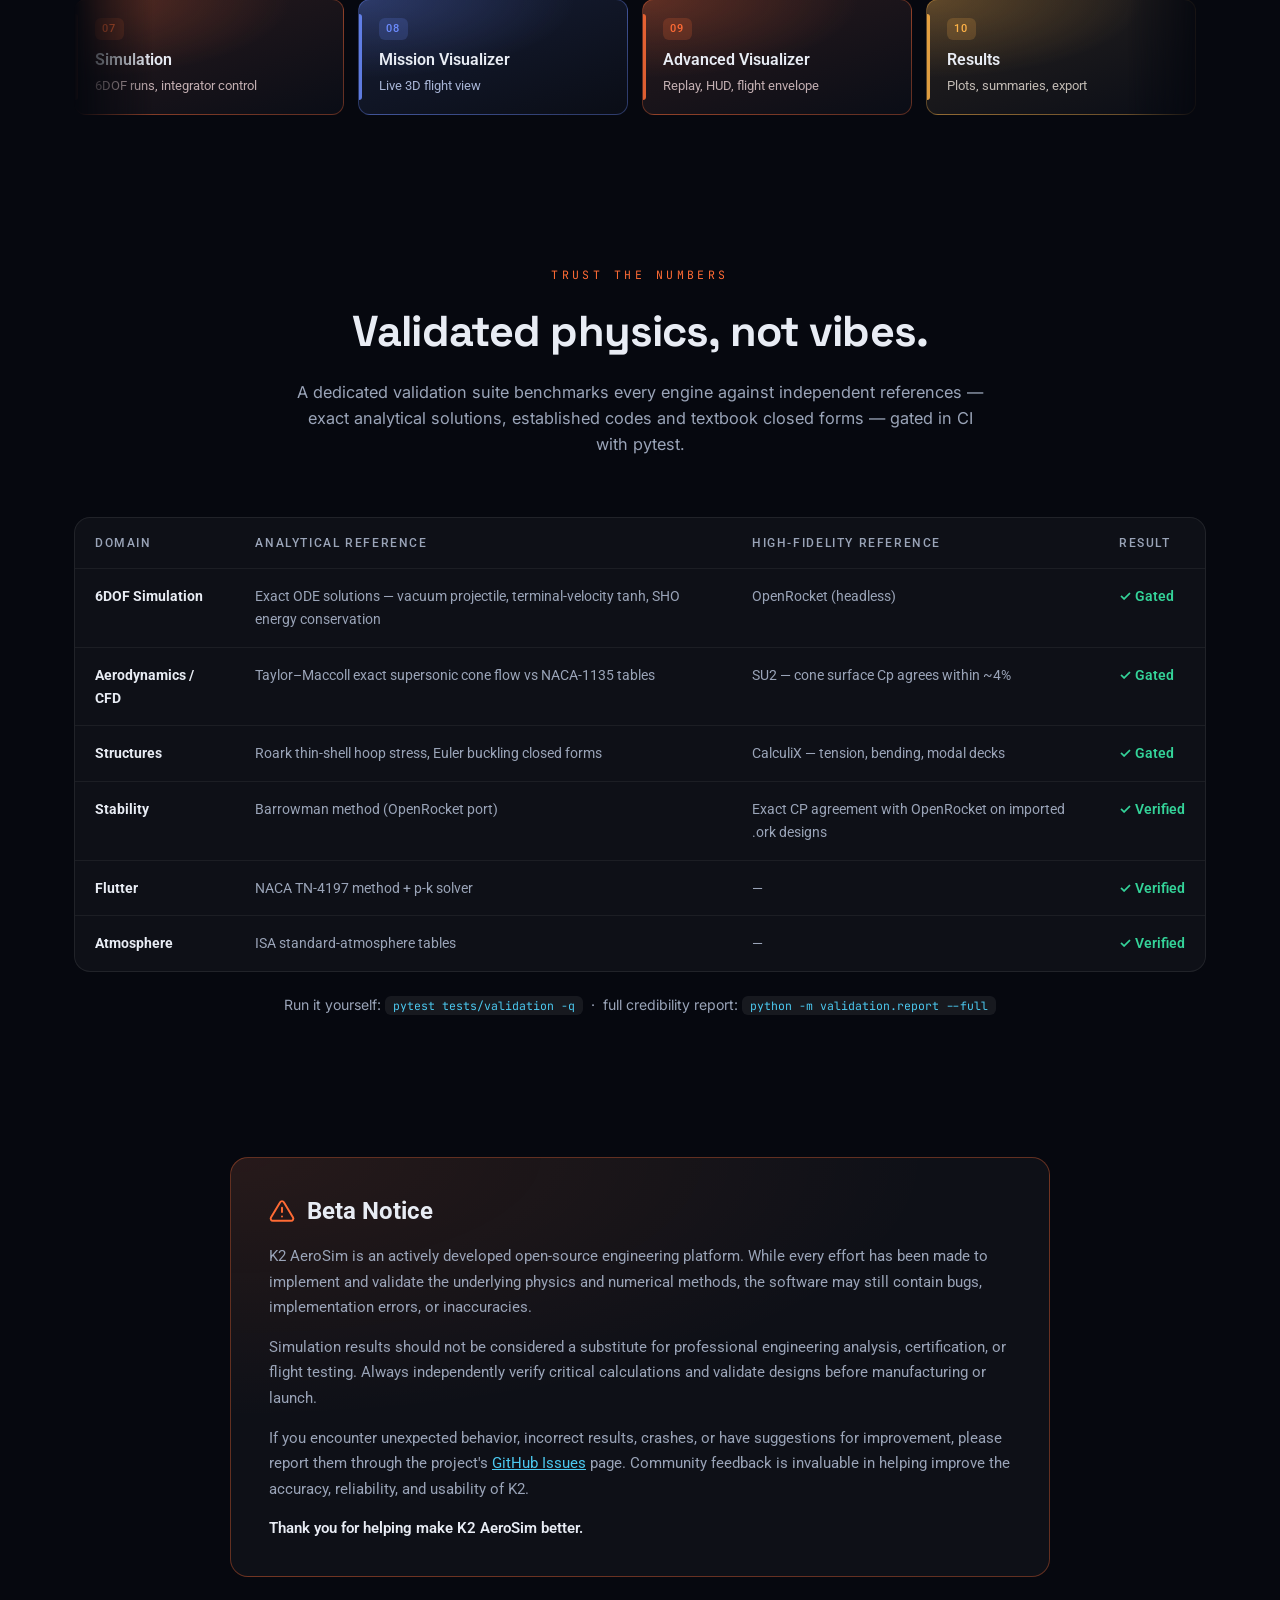
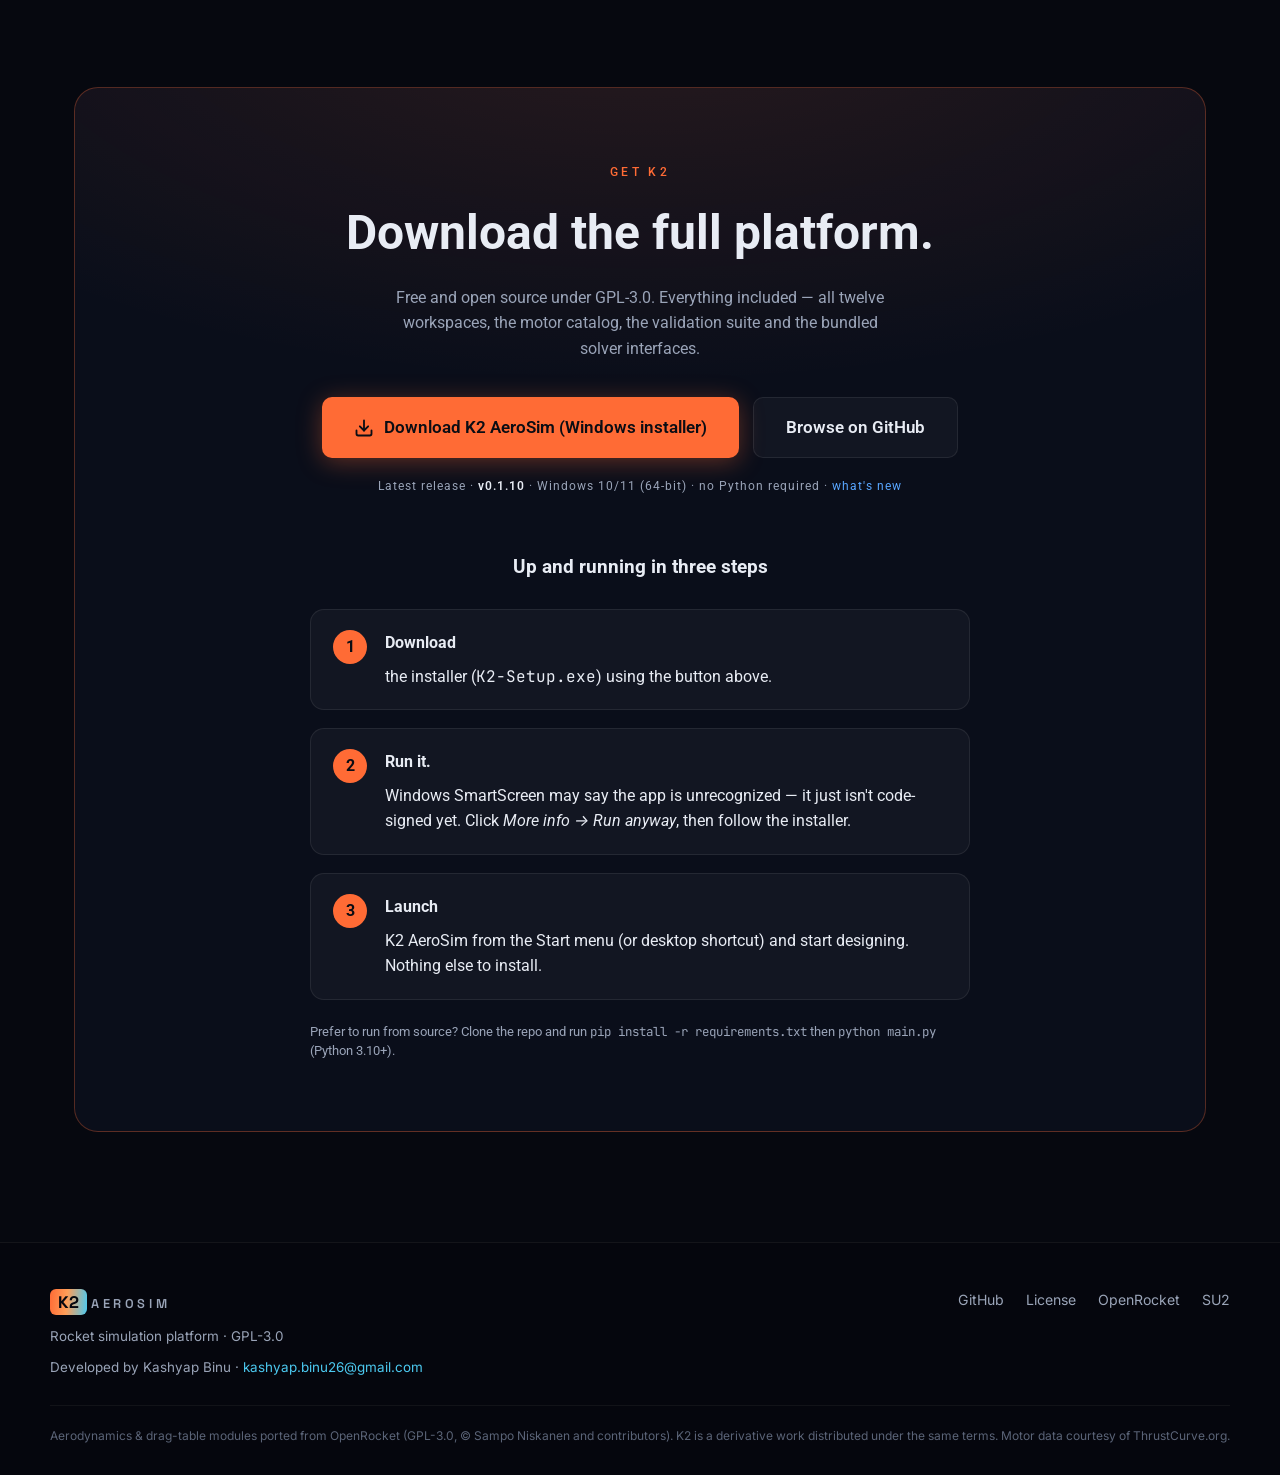
==== commit d477172c: "feat(website): launch intro, promo video and WebP screenshots Adds the scroll-driven three.js launch" ====
--- a/website/index.html
+++ b/website/index.html
@@ -7,13 +7,94 @@
 <meta name="description" content="K2 AeroSim: an integrated simulation platform for high-power and experimental rockets. 6DOF flight simulation, CFD, FEM, propulsion, recovery, avionics — free and open source.">
 <link rel="preconnect" href="https://fonts.googleapis.com">
 <link rel="preconnect" href="https://fonts.gstatic.com" crossorigin>
-<link href="https://fonts.googleapis.com/css2?family=Space+Grotesk:wght@400;500;600;700&family=Inter:wght@400;500;600&family=JetBrains+Mono:wght@400;500&display=swap" rel="stylesheet">
+<link href="https://fonts.googleapis.com/css2?family=Space+Grotesk:wght@400;500;600;700&family=Inter:wght@400;500;600&family=JetBrains+Mono:wght@400;500&family=Roboto:wght@400;500;700&display=swap" rel="stylesheet">
 <link rel="stylesheet" href="style.css">
 <link rel="icon" type="image/png" href="assets/favicon.png">
+<script>
+  /* Launch intro (intro.js): every visit, never with reduced motion.
+     ?intro forces it, ?nointro skips it. Decided here so the page doesn't flash. */
+  (function () {
+    try {
+      var q = location.search, d = document.documentElement;
+      if (/[?&]nointro\b/.test(q)) return;
+      var force = /[?&]intro\b/.test(q);
+      var calm = matchMedia("(prefers-reduced-motion: reduce)").matches;
+      if (force || !calm) {
+        d.classList.add("intro-on", "intro-locked");
+        if ("scrollRestoration" in history) history.scrollRestoration = "manual";
+        // Failsafe: if intro.js never runs (blocked, 404), give the page back
+        setTimeout(function () {
+          if (!window.__k2introBooted) d.classList.remove("intro-on", "intro-locked");
+        }, 6000);
+      }
+    } catch (e) {}
+  })();
+</script>
 </head>
 <body>
 
 <canvas id="starfield" aria-hidden="true"></canvas>
+
+<!-- ───────────────────────── LAUNCH INTRO ───────────────────────── -->
+<section id="intro" aria-label="K2 AeroSim launch intro">
+  <div class="intro-stage">
+    <canvas class="intro-canvas" aria-hidden="true"></canvas>
+
+    <ol class="intro-rail" aria-hidden="true">
+      <li><b>01</b>Design</li>
+      <li><b>02</b>Propulsion</li>
+      <li><b>03</b>Analyse</li>
+      <li><b>04</b>Liftoff</li>
+    </ol>
+
+    <div class="intro-phase" data-side="left">
+      <span class="intro-kicker">Phase 01 · Design</span>
+      <h2>Build the airframe</h2>
+      <p>Nose cone, body tubes, fins and motor mount — assembled from a live component tree with instant stability feedback.</p>
+    </div>
+    <div class="intro-phase" data-side="right">
+      <span class="intro-kicker">Phase 02 · Propulsion</span>
+      <h2>Choose the motor</h2>
+      <p>1,100+ certified motors with real measured thrust curves — or design your own liquid engine.</p>
+      <svg class="intro-thrust" viewBox="0 0 200 60" aria-hidden="true"><path pathLength="1" d="M2 58 L10 8 L18 22 L40 18 L80 16 L120 17 L150 20 L170 26 L182 58"/></svg>
+    </div>
+    <div class="intro-phase" data-side="left">
+      <span class="intro-kicker">Phase 03 · Analyse</span>
+      <h2>Simulate everything</h2>
+      <p>SU2 CFD, CalculiX structures and fin flutter — all solved on the same live rocket model.</p>
+    </div>
+    <div class="intro-phase is-final" data-side="right">
+      <span class="intro-kicker">Phase 04 · Liftoff</span>
+      <h2>Fly it.</h2>
+      <p>Full 6DOF flight with wind, launch rail and staging — stepped through every phase.</p>
+    </div>
+    <div class="intro-count" aria-hidden="true"></div>
+    <div class="intro-hud" aria-hidden="true">
+      <span data-k="t">T+ 00.00 s</span><i></i><span data-k="stage">IGNITION</span><i></i>
+      <span>ALT <b data-k="alt">0 m</b></span><i></i><span>VEL <b data-k="vel">0.0 m/s</b></span>
+    </div>
+
+    <div class="intro-top">
+      <button class="intro-sound is-muted" type="button" aria-label="Turn sound on" title="Sound">
+        <svg viewBox="0 0 24 24" aria-hidden="true"><path class="fill" d="M4 9h4l5-4v14l-5-4H4z"/><path class="on" d="M16 9a4 4 0 0 1 0 6M18.5 6.5a7.5 7.5 0 0 1 0 11"/><path class="off" d="M16.5 9.5l5 5M21.5 9.5l-5 5"/></svg>
+      </button>
+      <button class="intro-skip" type="button">Skip intro <span aria-hidden="true">→</span></button>
+    </div>
+    <div class="intro-hint" aria-hidden="true"><span class="scroll-hint"><span></span></span>Scroll to discover</div>
+    <div class="intro-fade" aria-hidden="true"></div>
+  </div>
+
+  <div class="intro-gate">
+    <div class="intro-gate-inner">
+      <div class="intro-brand"><span class="brand-mark">K2</span><span class="brand-text">AEROSIM</span></div>
+      <div class="intro-loader">
+        <span>Loading 5 phases</span><b class="intro-load-pct">0%</b>
+        <div class="intro-load-bar"><span></span></div>
+      </div>
+      <button class="intro-skip intro-skip-gate" type="button">Skip intro</button>
+    </div>
+  </div>
+</section>
 
 <!-- ───────────────────────── NAV ───────────────────────── -->
 <nav class="nav">
@@ -80,6 +161,40 @@
   </div>
 </section>
 
+<!-- ───────────────────────── PROMO VIDEO ───────────────────────── -->
+<section class="section" id="video">
+  <div class="section-head reveal">
+    <span class="kicker">SEE IT FLY</span>
+    <h2>K2 AeroSim in one minute.</h2>
+    <p>The whole platform in a single take — design, propulsion, CFD, structures, flight, Monte Carlo, optimization and the AI assistant.</p>
+  </div>
+  <figure class="video-frame reveal">
+    <div class="term-bar"><span></span><span></span><span></span><em>k2 — promo · 1:01</em></div>
+    <!-- script.js drops the native controls, autoplays (muted) while in view and
+         shows the overlay controls on hover; without JS the native player stays -->
+    <div class="vp is-paused">
+      <video controls muted loop playsinline preload="none" poster="assets/k2-promo-poster.jpg" width="1920" height="1080" aria-label="K2 AeroSim promo video">
+        <source src="assets/K2_AeroSim_Promo.mp4" type="video/mp4">
+        Your browser can't play this video. <a href="assets/K2_AeroSim_Promo.mp4">Download the MP4</a> instead.
+      </video>
+      <button class="vp-big" type="button" aria-label="Play video" hidden>
+        <svg class="i-play" viewBox="0 0 24 24" aria-hidden="true"><path d="M8 5.5v13l11-6.5z"/></svg>
+        <svg class="i-pause" viewBox="0 0 24 24" aria-hidden="true"><path d="M7 5h3.5v14H7zM13.5 5H17v14h-3.5z"/></svg>
+      </button>
+      <div class="vp-bar" hidden>
+        <button class="vp-btn vp-mute" type="button" aria-label="Unmute">
+          <svg class="i-muted" viewBox="0 0 24 24" aria-hidden="true"><path d="M4 9h4l5-4v14l-5-4H4z"/><path class="ln" d="M16.5 9.5l5 5M21.5 9.5l-5 5"/></svg>
+          <svg class="i-sound" viewBox="0 0 24 24" aria-hidden="true"><path d="M4 9h4l5-4v14l-5-4H4z"/><path class="ln" d="M16 9a4 4 0 0 1 0 6M18.5 6.5a7.5 7.5 0 0 1 0 11"/></svg>
+        </button>
+        <button class="vp-btn vp-fs" type="button" aria-label="Full screen">
+          <svg viewBox="0 0 24 24" aria-hidden="true"><path class="ln" d="M4 9V4h5M15 4h5v5M20 15v5h-5M9 20H4v-5"/></svg>
+        </button>
+      </div>
+      <div class="vp-progress" hidden><span></span></div>
+    </div>
+  </figure>
+</section>
+
 <!-- ───────────────────────── GALLERY ───────────────────────── -->
 <section class="section" id="gallery">
   <div class="section-head reveal">
@@ -88,47 +203,59 @@
     <p>K2 brings the whole design loop under one roof — airframe design, propulsion, CFD, structures, dynamics, avionics, 6DOF flight and recovery — all sharing a single live rocket model. Every image below is the actual software, showing one rocket designed, analyzed and flown end-to-end. Click any shot to enlarge.</p>
   </div>
 
-  <figure class="shot shot-featured reveal">
-    <img src="assets/cinematic.png" alt="K2 Cinematic view — webcast-style flight replay" loading="lazy">
-    <figcaption><strong>Cinematic</strong> — a webcast-style replay of your flight with a live HUD and follow camera, rendered in real time.</figcaption>
+  <figure class="shot shot-featured reveal" style="--c: #ff6b35">
+    <img src="assets/cinematic.webp" alt="K2 Advanced Visualizer — liftoff with webcast-style HUD, event timeline and telemetry strip" width="2200" height="1238" loading="lazy" decoding="async">
+    <figcaption><strong>Advanced Visualizer</strong><span>a webcast-style replay of your flight with a live HUD and follow camera, rendered in real time.</span></figcaption>
   </figure>
 
   <div class="shot-grid">
-    <figure class="shot reveal">
-      <img src="assets/design.png" alt="K2 Design workspace" loading="lazy">
-      <figcaption><strong>Design</strong> — build the airframe from a component tree with a live 3D preview and instant stability feedback.</figcaption>
-    </figure>
-    <figure class="shot reveal">
-      <img src="assets/propulsion.png" alt="K2 Propulsion workspace" loading="lazy">
-      <figcaption><strong>Propulsion</strong> — pick from the full certified-motor catalog and see real measured thrust curves and motor performance.</figcaption>
-    </figure>
-    <figure class="shot reveal">
-      <img src="assets/cfd-temperature.png" alt="K2 CFD workspace — temperature field" loading="lazy">
-      <figcaption><strong>CFD — flow field</strong> — run SU2 solves straight from your design and explore the 3D temperature, pressure and velocity fields.</figcaption>
-    </figure>
-    <figure class="shot reveal">
-      <img src="assets/cfd-pressure.png" alt="K2 CFD workspace — pressure field" loading="lazy">
-      <figcaption><strong>CFD — drag &amp; pressure</strong> — visualize compression regions and get a full aerodynamic-coefficient and drag breakdown.</figcaption>
-    </figure>
-    <figure class="shot reveal">
-      <img src="assets/mission-visualizer.png" alt="K2 Mission Visualizer workspace" loading="lazy">
-      <figcaption><strong>Mission Visualizer</strong> — watch the flight in live 3D with full telemetry, sparkline graphs and recovery status.</figcaption>
-    </figure>
-    <figure class="shot reveal">
-      <img src="assets/results.png" alt="K2 Flight Results workspace" loading="lazy">
-      <figcaption><strong>Flight Results</strong> — scrub the full flight history across every channel and export the data to CSV.</figcaption>
-    </figure>
-    <figure class="shot reveal">
-      <img src="assets/structures.png" alt="K2 Structures workspace" loading="lazy">
-      <figcaption><strong>Structures</strong> — run FEM stress, buckling and modal analysis on the airframe with a structural safety score.</figcaption>
-    </figure>
-    <figure class="shot reveal">
-      <img src="assets/dynamics.png" alt="K2 Dynamics workspace" loading="lazy">
-      <figcaption><strong>Dynamics</strong> — check fin flutter, resonances and aeroelastic margins against the flight envelope.</figcaption>
-    </figure>
-    <figure class="shot reveal">
-      <img src="assets/avionics.png" alt="K2 Avionics workspace" loading="lazy">
-      <figcaption><strong>Avionics</strong> — test a simulated flight computer with realistic noisy sensors, state estimation and event detection.</figcaption>
+    <figure class="shot reveal" style="--c: #4cc9f0">
+      <img src="assets/design.webp" alt="K2 Design workspace — component tree, 3D rocket and stability readout" width="2200" height="1238" loading="lazy" decoding="async">
+      <figcaption><strong>Design</strong><span>build the airframe from a component tree with a live 3D preview and instant stability feedback.</span></figcaption>
+    </figure>
+    <figure class="shot reveal" style="--c: #ffb347">
+      <img src="assets/propulsion.webp" alt="K2 Propulsion workspace — measured AeroTech K1999 thrust curve" width="2200" height="1238" loading="lazy" decoding="async">
+      <figcaption><strong>Propulsion</strong><span>pick from the full certified-motor catalog and see real measured thrust curves and motor performance.</span></figcaption>
+    </figure>
+    <figure class="shot reveal" style="--c: #a78bfa">
+      <img src="assets/cfd-temperature.webp" alt="K2 CFD workspace — temperature field around the rocket at Mach 0.5" width="2200" height="1238" loading="lazy" decoding="async">
+      <figcaption><strong>CFD — flow field</strong><span>run SU2 solves straight from your design and explore the 3D temperature, pressure and velocity fields.</span></figcaption>
+    </figure>
+    <figure class="shot reveal" style="--c: #f472b6">
+      <img src="assets/cfd-pressure.webp" alt="K2 CFD workspace — pressure-gradient compression regions with drag breakdown" width="2200" height="1238" loading="lazy" decoding="async">
+      <figcaption><strong>CFD — drag &amp; pressure</strong><span>visualize compression regions and get a full aerodynamic-coefficient and drag breakdown.</span></figcaption>
+    </figure>
+    <figure class="shot reveal" style="--c: #6c8cff">
+      <img src="assets/structures.webp" alt="K2 Structures workspace — CalculiX von Mises stress contour on the airframe" width="2200" height="1238" loading="lazy" decoding="async">
+      <figcaption><strong>Structures</strong><span>run FEM stress, buckling and modal analysis on the airframe with a structural safety verdict.</span></figcaption>
+    </figure>
+    <figure class="shot reveal" style="--c: #4ade80">
+      <img src="assets/dynamics-flutter.webp" alt="K2 Dynamics workspace — flutter boundary plotted against the flight profile" width="2200" height="1238" loading="lazy" decoding="async">
+      <figcaption><strong>Dynamics</strong><span>check fin flutter, resonances and aeroelastic margins against the flight envelope.</span></figcaption>
+    </figure>
+    <figure class="shot reveal" style="--c: #2dd4bf">
+      <img src="assets/avionics.webp" alt="K2 Avionics workspace — flight computer gauges during boost" width="2200" height="1238" loading="lazy" decoding="async">
+      <figcaption><strong>Avionics</strong><span>test a simulated flight computer with realistic noisy sensors, state estimation and event detection.</span></figcaption>
+    </figure>
+    <figure class="shot reveal" style="--c: #ff6b35">
+      <img src="assets/simulation-2.webp" alt="K2 Simulation workspace — live flight data and phase timeline during drogue descent" width="2200" height="1238" loading="lazy" decoding="async">
+      <figcaption><strong>Simulation</strong><span>set the wind, launch rail and recovery, then watch the 6DOF flight step through each phase.</span></figcaption>
+    </figure>
+    <figure class="shot reveal" style="--c: #6c8cff">
+      <img src="assets/mission-visualizer.webp" alt="K2 Mission Visualizer workspace — 3D drogue descent with telemetry panel" width="2200" height="1238" loading="lazy" decoding="async">
+      <figcaption><strong>Mission Visualizer</strong><span>watch the flight in live 3D with full telemetry, sparkline graphs and recovery status.</span></figcaption>
+    </figure>
+    <figure class="shot reveal" style="--c: #ffb347">
+      <img src="assets/results.webp" alt="K2 Flight Results workspace — altitude versus time with the scrubber at apogee" width="2200" height="1238" loading="lazy" decoding="async">
+      <figcaption><strong>Flight Results</strong><span>scrub the full flight history across every channel and export the data to CSV.</span></figcaption>
+    </figure>
+    <figure class="shot reveal" style="--c: #a78bfa">
+      <img src="assets/montecarlo-2.webp" alt="K2 Monte Carlo workspace — landing dispersion of 500 flights with containment ellipses" width="2200" height="1238" loading="lazy" decoding="async">
+      <figcaption><strong>Monte Carlo</strong><span>fly hundreds of dispersed flights and see where the rocket is likely to land.</span></figcaption>
+    </figure>
+    <figure class="shot reveal" style="--c: #4ade80">
+      <img src="assets/optimization-1.webp" alt="K2 Optimization workspace — NSGA-II Pareto front trading apogee against stability margin" width="2200" height="1238" loading="lazy" decoding="async">
+      <figcaption><strong>Optimization</strong><span>state the objectives and constraints, and let the optimizer map the trade-off.</span></figcaption>
     </figure>
   </div>
 </section>
@@ -148,9 +275,10 @@
     <p>A detailed, workspace-by-workspace walkthrough of all twelve tabs — what each one does, how they share the same live rocket model, and what the screens look like in action.</p>
     <span class="btn btn-primary btn-big">Explore all 12 workspaces →</span>
   </a>
-  <p class="reveal" style="text-align:center;margin-top:18px;">
+  <p class="next-extra reveal">
     <a class="btn btn-ghost btn-big" href="assets/K2_AeroSim_Walkthrough.pdf" target="_blank" rel="noopener" download>
-      ⬇ Download the walkthrough PDF
+      <svg width="18" height="18" viewBox="0 0 24 24" fill="none" stroke="currentColor" stroke-width="2.2" stroke-linecap="round" stroke-linejoin="round" aria-hidden="true"><path d="M21 15v4a2 2 0 0 1-2 2H5a2 2 0 0 1-2-2v-4"/><polyline points="7 10 12 15 17 10"/><line x1="12" y1="3" x2="12" y2="15"/></svg>
+      Download the walkthrough PDF
     </a>
   </p>
 </section>
@@ -159,13 +287,13 @@
 <section class="section" id="capabilities">
   <div class="section-head reveal">
     <span class="kicker">CAPABILITIES</span>
-    <h2>One platform. The entire flight envelope.</h2>
+    <h2>One platform.<br>The entire flight envelope.</h2>
     <p>From the first sketch of the airframe to a validated trajectory, structural margins and recovery sequence — without leaving the app.</p>
   </div>
 
   <div class="cap-grid">
     <article class="cap reveal">
-      <div class="cap-icon">🛰️</div>
+      <div class="cap-icon"><svg viewBox="0 0 24 24" aria-hidden="true"><path d="M5 3v16h16"/><path d="m5 19 6-6"/><path d="m2 6 3-3 3 3"/><path d="m18 16 3 3-3 3"/></svg></div>
       <h3>6DOF Flight Simulation</h3>
       <p>Full six-degree-of-freedom rigid-body dynamics with RK4 and adaptive RK45 Dormand–Prince integrators, ISA atmosphere, wind and turbulence models, launch-rod dynamics and stability-margin tracking through the whole flight.</p>
       <ul>
@@ -176,7 +304,7 @@
     </article>
 
     <article class="cap reveal">
-      <div class="cap-icon">🌬️</div>
+      <div class="cap-icon"><svg viewBox="0 0 24 24" aria-hidden="true"><path d="M9.59 4.59A2 2 0 1 1 11 8H2m10.59 11.41A2 2 0 1 0 14 16H2m15.73-8.27A2.5 2.5 0 1 1 19.5 12H2"/></svg></div>
       <h3>CFD — Powered by SU2</h3>
       <p>Automatic watertight geometry export, gmsh meshing with curvature refinement, and SU2 Euler / RANS solves driven straight from your design. AoA / Mach sweep polars with a hybrid Euler + flat-plate-friction drag mode.</p>
       <ul>
@@ -187,7 +315,7 @@
     </article>
 
     <article class="cap reveal">
-      <div class="cap-icon">🏗️</div>
+      <div class="cap-icon"><svg viewBox="0 0 24 24" aria-hidden="true"><rect x="3" y="3" width="18" height="18" rx="2"/><path d="M3 9h18M3 15h18M9 3v18M15 3v18"/></svg></div>
       <h3>Structures — FEM via CalculiX</h3>
       <p>Airframe stress, buckling and modal analysis through a bundled CalculiX solver, with CFD surface pressures mapped directly onto the FEM mesh as distributed loads. Thin-shell results cross-checked against Roark closed forms.</p>
       <ul>
@@ -198,7 +326,7 @@
     </article>
 
     <article class="cap reveal">
-      <div class="cap-icon">🔥</div>
+      <div class="cap-icon"><svg viewBox="0 0 24 24" aria-hidden="true"><path d="M8.5 14.5A2.5 2.5 0 0 0 11 12c0-1.38-.5-2-1-3-1.072-2.143-.224-4.054 2-6 .5 2.5 2 4.9 4 6.5 2 1.6 3 3.5 3 5.5a7 7 0 1 1-14 0c0-1.153.433-2.294 1-3a2.5 2.5 0 0 0 2.5 2.5z"/></svg></div>
       <h3>Propulsion &amp; Internal Ballistics</h3>
       <p>The complete ThrustCurve.org certified-motor catalog — 1,129 motors — searchable by class, diameter and airframe fit, plus internal-ballistics grain simulation for experimental solid motors.</p>
       <ul>
@@ -209,7 +337,7 @@
     </article>
 
     <article class="cap reveal">
-      <div class="cap-icon">📐</div>
+      <div class="cap-icon"><svg viewBox="0 0 24 24" aria-hidden="true"><polygon points="3 11 22 2 13 21 11 13 3 11"/></svg></div>
       <h3>Aerodynamics &amp; Aeroelasticity</h3>
       <p>An OpenRocket-ported Barrowman implementation for instant CP/CG stability, transonic drag tables, and fin-flutter prediction using the NACA TN-4197 method with a p-k aeroelastic solver.</p>
       <ul>
@@ -220,7 +348,7 @@
     </article>
 
     <article class="cap reveal">
-      <div class="cap-icon">🎲</div>
+      <div class="cap-icon"><svg viewBox="0 0 24 24" aria-hidden="true"><circle cx="12" cy="12" r="10"/><circle cx="12" cy="12" r="6"/><circle cx="12" cy="12" r="2"/></svg></div>
       <h3>Monte Carlo &amp; Optimization</h3>
       <p>Dispersion analysis over wind, thrust, mass and aero uncertainties; landing-ellipse statistics; design-of-experiments studies; and multi-variable design optimization toward apogee or stability targets.</p>
       <ul>
@@ -231,7 +359,7 @@
     </article>
 
     <article class="cap reveal">
-      <div class="cap-icon">🪂</div>
+      <div class="cap-icon"><svg viewBox="0 0 24 24" aria-hidden="true"><path d="M4 11a8 8 0 0 1 16 0z"/><path d="M4 11l8 9 8-9M12 11v9"/></svg></div>
       <h3>Recovery</h3>
       <p>Drogue and main parachute modelling with deployment logic, descent-rate dynamics and dual-deploy event sequencing — wired into the same 6DOF state as the ascent.</p>
       <ul>
@@ -242,7 +370,7 @@
     </article>
 
     <article class="cap reveal">
-      <div class="cap-icon">📡</div>
+      <div class="cap-icon"><svg viewBox="0 0 24 24" aria-hidden="true"><rect x="4" y="4" width="16" height="16" rx="2"/><rect x="9" y="9" width="6" height="6"/><path d="M9 1v3M15 1v3M9 20v3M15 20v3M20 9h3M20 14h3M1 9h3M1 14h3"/></svg></div>
       <h3>Avionics &amp; State Estimation</h3>
       <p>A simulated flight computer with sensor models (IMU, barometer, GPS), Kalman-filter state estimation and telemetry — test your flight software logic against realistic noisy data before it ever flies.</p>
       <ul>
@@ -253,7 +381,7 @@
     </article>
 
     <article class="cap reveal">
-      <div class="cap-icon">🎬</div>
+      <div class="cap-icon"><svg viewBox="0 0 24 24" aria-hidden="true"><circle cx="12" cy="12" r="10"/><polygon points="10 8 16 12 10 16 10 8"/></svg></div>
       <h3>Mission Visualization &amp; Cinematic Replay</h3>
       <p>A live 3D mission visualizer plus a cinematic three.js replay view with a SpaceX-style HUD, flight-envelope overlays and synced mini-graphs — watch the flight you just simulated.</p>
       <ul>
@@ -264,7 +392,18 @@
     </article>
 
     <article class="cap reveal">
-      <div class="cap-icon">🔄</div>
+      <div class="cap-icon"><svg viewBox="0 0 24 24" aria-hidden="true"><path d="M21 15a2 2 0 0 1-2 2H7l-4 4V5a2 2 0 0 1 2-2h14a2 2 0 0 1 2 2z"/><path d="M8 9h8M8 13h5"/></svg></div>
+      <h3>In-App AI Design Assistant</h3>
+      <p>A dockable assistant that reads your live rocket model, explains the numbers, and edits the design for you through a tool bridge — change a fin, run a sim, fast-forward a flight, all from a sentence. Free Gemini backend by default, or Ollama for fully offline local use.</p>
+      <ul>
+        <li>Reads the live model &amp; latest results</li>
+        <li>Tool bridge: edit components, run sims</li>
+        <li>Cloud (Gemini) or offline (Ollama)</li>
+      </ul>
+    </article>
+
+    <article class="cap reveal">
+      <div class="cap-icon"><svg viewBox="0 0 24 24" aria-hidden="true"><polyline points="17 1 21 5 17 9"/><path d="M3 11V9a4 4 0 0 1 4-4h14"/><polyline points="7 23 3 19 7 15"/><path d="M21 13v2a4 4 0 0 1-4 4H3"/></svg></div>
       <h3>OpenRocket Interop</h3>
       <p>Import existing <code>.ork</code> designs with exact component positioning and round-trip serialization, or start from K2's own <code>.k2proj</code> format. Your OpenRocket fleet carries straight over.</p>
       <ul>
@@ -283,19 +422,28 @@
     <h2>Twelve workspaces, one state engine.</h2>
     <p>Every tab reads and writes the same live rocket model — change a fin in Design and the CFD, structures and simulation workspaces see it instantly.</p>
   </div>
-  <div class="ws-grid reveal">
-    <a class="ws" href="workspaces.html#design"><span class="ws-n">01</span>Design<small>Component builder, mass &amp; CG, 3D preview</small></a>
-    <a class="ws" href="workspaces.html#propulsion"><span class="ws-n">02</span>Propulsion<small>Motor catalog, thrust curves, ballistics</small></a>
-    <a class="ws" href="workspaces.html#cfd"><span class="ws-n">03</span>CFD<small>SU2 solves, meshing, sweep polars</small></a>
-    <a class="ws" href="workspaces.html#structures"><span class="ws-n">04</span>Structures<small>FEM, thermal, pressure mapping</small></a>
-    <a class="ws" href="workspaces.html#dynamics"><span class="ws-n">05</span>Dynamics<small>Flutter, aeroelastic, vibration</small></a>
-    <a class="ws" href="workspaces.html#avionics"><span class="ws-n">06</span>Avionics<small>Sensors, Kalman filter, telemetry</small></a>
-    <a class="ws" href="workspaces.html#simulation"><span class="ws-n">07</span>Simulation<small>6DOF runs, integrator control</small></a>
-    <a class="ws" href="workspaces.html#missionviz"><span class="ws-n">08</span>Mission Visualizer<small>Live 3D flight view</small></a>
-    <a class="ws" href="workspaces.html#cinematic"><span class="ws-n">09</span>Cinematic<small>Replay, HUD, flight envelope</small></a>
-    <a class="ws" href="workspaces.html#results"><span class="ws-n">10</span>Results<small>Plots, summaries, export</small></a>
-    <a class="ws" href="workspaces.html#montecarlo"><span class="ws-n">11</span>Monte Carlo<small>Dispersion &amp; landing ellipses</small></a>
-    <a class="ws" href="workspaces.html#optimization"><span class="ws-n">12</span>Optimization<small>Design search &amp; DOE</small></a>
+  <!-- Two counter-scrolling rows; script.js duplicates each track so the loop is seamless -->
+  <div class="ws-marquee reveal">
+    <div class="ws-row">
+      <div class="ws-track">
+        <a class="ws" href="workspaces.html#design" style="--c: #4cc9f0"><span class="ws-n">01</span>Design<small>Component builder, mass &amp; CG, 3D preview</small></a>
+        <a class="ws" href="workspaces.html#propulsion" style="--c: #ffb347"><span class="ws-n">02</span>Propulsion<small>Motor catalog, thrust curves, ballistics</small></a>
+        <a class="ws" href="workspaces.html#cfd" style="--c: #a78bfa"><span class="ws-n">03</span>CFD<small>SU2 solves, meshing, sweep polars</small></a>
+        <a class="ws" href="workspaces.html#structures" style="--c: #6c8cff"><span class="ws-n">04</span>Structures<small>FEM, thermal, pressure mapping</small></a>
+        <a class="ws" href="workspaces.html#dynamics" style="--c: #4ade80"><span class="ws-n">05</span>Dynamics<small>Flutter, aeroelastic, vibration</small></a>
+        <a class="ws" href="workspaces.html#avionics" style="--c: #2dd4bf"><span class="ws-n">06</span>Avionics<small>Sensors, Kalman filter, telemetry</small></a>
+      </div>
+    </div>
+    <div class="ws-row ws-row-rev">
+      <div class="ws-track">
+        <a class="ws" href="workspaces.html#simulation" style="--c: #ff6b35"><span class="ws-n">07</span>Simulation<small>6DOF runs, integrator control</small></a>
+        <a class="ws" href="workspaces.html#missionviz" style="--c: #6c8cff"><span class="ws-n">08</span>Mission Visualizer<small>Live 3D flight view</small></a>
+        <a class="ws" href="workspaces.html#cinematic" style="--c: #ff6b35"><span class="ws-n">09</span>Advanced Visualizer<small>Replay, HUD, flight envelope</small></a>
+        <a class="ws" href="workspaces.html#results" style="--c: #ffb347"><span class="ws-n">10</span>Results<small>Plots, summaries, export</small></a>
+        <a class="ws" href="workspaces.html#montecarlo" style="--c: #a78bfa"><span class="ws-n">11</span>Monte Carlo<small>Dispersion &amp; landing ellipses</small></a>
+        <a class="ws" href="workspaces.html#optimization" style="--c: #4ade80"><span class="ws-n">12</span>Optimization<small>Design search &amp; DOE</small></a>
+      </div>
+    </div>
   </div>
 </section>
 
@@ -358,7 +506,7 @@
 <section class="section beta-section">
   <div class="beta-notice reveal">
     <div class="beta-head">
-      <span class="beta-icon" aria-hidden="true">⚠️</span>
+      <span class="beta-icon"><svg viewBox="0 0 24 24" aria-hidden="true"><path d="M10.29 3.86 1.82 18a2 2 0 0 0 1.71 3h16.94a2 2 0 0 0 1.71-3L13.71 3.86a2 2 0 0 0-3.42 0z"/><path d="M12 9v4M12 17h.01"/></svg></span>
       <h2>Beta Notice</h2>
     </div>
     <p>K2 AeroSim is an actively developed open-source engineering platform. While every
@@ -390,7 +538,7 @@
       </a>
       <a class="btn btn-ghost btn-big" href="https://github.com/kashyapbinu/K2-Software" target="_blank" rel="noopener">Browse on GitHub</a>
     </div>
-    <p class="dl-meta">Latest release · Windows 10/11 (64-bit) · no Python required</p>
+    <p class="dl-meta">Latest release · <strong>v0.1.10</strong> · Windows 10/11 (64-bit) · no Python required · <a href="developer.html#updates">what's new</a></p>
 
     <div class="dl-steps">
       <h3>Up and running in three steps</h3>
@@ -437,5 +585,6 @@
 </footer>
 
 <script src="script.js"></script>
+<script src="intro.js"></script>
 </body>
 </html>
--- a/website/style.css
+++ b/website/style.css
@@ -12,6 +12,7 @@
   --font-display: "Space Grotesk", sans-serif;
   --font-body: "Inter", sans-serif;
   --font-mono: "JetBrains Mono", monospace;
+  --font-card: "Roboto", "Inter", sans-serif;
 }
 
 * { margin: 0; padding: 0; box-sizing: border-box; }
@@ -36,9 +37,11 @@
 
 ::selection { background: rgba(255, 107, 53, 0.4); }
 
-h1, h2, h3 { font-family: var(--font-display); letter-spacing: -0.02em; }
+h1, h2, h3 { font-family: var(--font-display); letter-spacing: -0.02em; text-wrap: balance; }
 code, pre { font-family: var(--font-mono); }
 a { color: inherit; }
+a:focus-visible, button:focus-visible { outline: 2px solid var(--accent-2); outline-offset: 3px; }
+.hero-sub, .section-head p, .next-card p, .dl-sub, .page-hero p { text-wrap: pretty; }
 
 .grad {
   background: var(--grad);
@@ -111,18 +114,27 @@
   text-align: center;
   padding: 130px 24px 80px;
 }
+/* Soft warm/cool glow behind the hero — same language as the download card */
+.hero::before {
+  content: "";
+  position: absolute;
+  inset: 0;
+  z-index: -1;
+  pointer-events: none;
+  /* both glows fade to nothing well inside the hero, so no edge shows at its bottom */
+  background:
+    radial-gradient(60% 44% at 50% 33%, rgba(255, 107, 53, 0.10), transparent 70%),
+    radial-gradient(50% 30% at 50% 70%, rgba(76, 201, 240, 0.08), transparent 70%);
+}
 .hero-content { max-width: 880px; }
 .hero-badge {
-  display: inline-block;
-  font-family: var(--font-mono);
-  font-size: 0.72rem;
-  letter-spacing: 0.18em;
+  display: block;
+  font-family: var(--font-card);
+  font-weight: 500;
+  font-size: 0.76rem;
+  letter-spacing: 0.3em;
   color: var(--accent-2);
-  border: 1px solid rgba(76, 201, 240, 0.35);
-  background: rgba(76, 201, 240, 0.07);
-  padding: 6px 16px;
-  border-radius: 100px;
-  margin-bottom: 28px;
+  margin-bottom: 22px;
 }
 .hero h1 {
   font-size: clamp(2.6rem, 6.5vw, 4.6rem);
@@ -204,6 +216,96 @@
 }
 .term-body .dim { color: var(--muted); }
 
+/* Promo video — framed like the hero terminal */
+.video-frame {
+  margin: 0;
+  border-radius: 14px;
+  border: 1px solid var(--panel-border);
+  background: rgba(8, 11, 20, 0.85);
+  box-shadow: 0 30px 80px rgba(0, 0, 0, 0.55);
+  overflow: hidden;
+}
+.video-frame video {
+  display: block;
+  width: 100%;
+  height: auto;
+  aspect-ratio: 16 / 9;
+  background: #04060c;
+}
+
+/* Custom player overlay — controls fade in on hover/focus, or while paused */
+.vp { position: relative; background: #04060c; }
+.vp.is-ready video { cursor: pointer; }
+.vp-big, .vp-bar, .vp-progress {
+  opacity: 0;
+  transition: opacity 0.25s, transform 0.25s;
+}
+.vp:hover .vp-big, .vp:hover .vp-bar, .vp:hover .vp-progress,
+.vp:focus-within .vp-big, .vp:focus-within .vp-bar, .vp:focus-within .vp-progress,
+.vp.is-paused .vp-big, .vp.is-paused .vp-bar, .vp.is-paused .vp-progress { opacity: 1; }
+.vp-big {
+  position: absolute;
+  top: 50%; left: 50%;
+  width: 72px; height: 72px;
+  margin: -36px 0 0 -36px;
+  display: grid;
+  place-items: center;
+  border: 1px solid rgba(255, 255, 255, 0.18);
+  border-radius: 50%;
+  background: rgba(6, 8, 15, 0.55);
+  backdrop-filter: blur(8px);
+  color: #fff;
+  cursor: pointer;
+  box-shadow: 0 10px 40px rgba(0, 0, 0, 0.45);
+}
+.vp-big:hover { background: var(--accent); border-color: var(--accent); transform: scale(1.06); }
+.vp-big svg { width: 28px; height: 28px; fill: currentColor; }
+.vp-big .i-play { margin-left: 3px; }
+.vp:not(.is-paused) .vp-big .i-play,
+.vp.is-paused .vp-big .i-pause { display: none; }
+.vp-bar {
+  position: absolute;
+  right: 14px; bottom: 16px;
+  display: flex;
+  gap: 8px;
+}
+.vp-btn {
+  width: 38px; height: 38px;
+  display: grid;
+  place-items: center;
+  border: 1px solid rgba(255, 255, 255, 0.14);
+  border-radius: 10px;
+  background: rgba(6, 8, 15, 0.6);
+  backdrop-filter: blur(8px);
+  color: #fff;
+  cursor: pointer;
+}
+.vp-btn:hover { border-color: var(--accent-2); color: var(--accent-2); }
+.vp-btn svg { width: 19px; height: 19px; fill: currentColor; }
+.vp-btn svg .ln { fill: none; stroke: currentColor; stroke-width: 2; stroke-linecap: round; stroke-linejoin: round; }
+.vp:not(.is-muted) .i-muted, .vp.is-muted .i-sound { display: none; }
+.vp-progress {
+  position: absolute;
+  left: 0; right: 0; bottom: 0;
+  height: 3px;
+  background: rgba(255, 255, 255, 0.12);
+}
+.vp-progress span {
+  display: block;
+  height: 100%;
+  width: 100%;
+  background: var(--grad);
+  transform: scaleX(0);
+  transform-origin: left;
+}
+.vp-big:focus-visible, .vp-btn:focus-visible { outline: 2px solid var(--accent-2); outline-offset: 2px; }
+.vp:fullscreen { display: flex; align-items: center; }
+.vp:fullscreen video { height: 100%; aspect-ratio: auto; object-fit: contain; }
+@media (hover: none) {
+  /* Touch: keep the small buttons reachable without hover */
+  .vp-bar, .vp-progress { opacity: 1; }
+}
+
 .scroll-hint {
   position: absolute;
   bottom: 26px;
@@ -247,7 +349,7 @@
   background: var(--panel);
 }
 .metric-num {
-  font-family: var(--font-display);
+  font-family: var(--font-card);
   font-size: clamp(2.2rem, 4vw, 3rem);
   font-weight: 700;
   background: var(--grad);
@@ -256,6 +358,9 @@
   color: transparent;
 }
 .metric-label { color: var(--muted); font-size: 0.86rem; margin-top: 6px; }
+/* Below four-across, go 2×2 rather than leaving one card alone on its row */
+@media (max-width: 981px) { .metrics { grid-template-columns: repeat(2, minmax(0, 1fr)); } }
+@media (max-width: 480px) { .metric { padding: 26px 12px; } }
 
 /* ── Sections ── */
 .section {
@@ -274,43 +379,126 @@
 }
 .section-head h2 {
   font-size: clamp(1.9rem, 4vw, 2.7rem);
-  margin: 14px 0 16px;
+  line-height: 1.15;
+  margin: 20px 0 22px;
 }
 .section-head p { color: var(--muted); font-size: 1.02rem; }
 
+/* Card typography — everything inside a boxed card is set in Roboto
+   (code and pre stay monospace) */
+.metric, .cap, .ws, .chip, .val-table, .beta-notice, .next-card, .dl-card,
+.dev-entry, .dev-list li, .report-card,
+.cap h3, .beta-head h2, .next-card h2, .dl-card h2, .dl-steps h3,
+.next-card .kicker, .dl-card .kicker {
+  font-family: var(--font-card);
+}
+.next-card .kicker, .dl-card .kicker { font-weight: 500; }
+/* Roboto is already compact — drop the display font's negative tracking */
+.cap h3, .beta-head h2, .next-card h2, .dl-card h2, .dl-steps h3 { letter-spacing: 0; }
+
 /* Screenshot gallery */
+/* Each card carries its workspace colour in --c (set inline on the figure) */
+#gallery { counter-reset: shot; }
 .shot {
+  --c: var(--accent-2);
+  position: relative;
+  display: flex;
+  flex-direction: column;
   margin: 0;
   border: 1px solid var(--panel-border);
-  border-radius: 14px;
-  background: var(--panel);
+  border-radius: 16px;
+  background:
+    linear-gradient(180deg, transparent 45%, color-mix(in srgb, var(--c) 9%, transparent)),
+    var(--panel);
   overflow: hidden;
+  counter-increment: shot;
   transition: transform 0.25s, border-color 0.25s, box-shadow 0.3s;
 }
+/* Accent bar along the top edge — runs the full width on hover */
+.shot::before {
+  content: "";
+  position: absolute;
+  top: 0; left: 0; right: 0;
+  height: 2px;
+  z-index: 1;
+  background: linear-gradient(90deg, var(--c), color-mix(in srgb, var(--c) 35%, transparent));
+  transform: scaleX(0.28);
+  transform-origin: left;
+  transition: transform 0.45s cubic-bezier(0.2, 0.7, 0.2, 1);
+}
 .shot:hover {
-  transform: translateY(-4px);
-  border-color: rgba(76, 201, 240, 0.5);
-  box-shadow: 0 18px 50px rgba(0, 0, 0, 0.5);
-}
+  transform: translateY(-5px);
+  border-color: color-mix(in srgb, var(--c) 55%, transparent);
+  box-shadow:
+    0 18px 50px rgba(0, 0, 0, 0.5),
+    0 0 46px -14px var(--c);
+}
+.shot:hover::before { transform: scaleX(1); }
 .shot img {
   display: block;
   width: 100%;
   height: auto;
   cursor: zoom-in;
   background: #04060c;
-}
+  filter: saturate(0.92) brightness(0.93);
+  transition: filter 0.3s;
+}
+.shot:hover img { filter: none; }
 .shot figcaption {
-  padding: 14px 18px;
+  position: relative;
+  flex: 1;
+  padding: 16px 44px 18px 18px;
+  border-top: 1px solid color-mix(in srgb, var(--c) 22%, rgba(255, 255, 255, 0.06));
+  font-family: var(--font-card);
+}
+.shot figcaption strong {
+  display: flex;
+  align-items: center;
+  gap: 10px;
+  font-size: 1rem;
+  font-weight: 700;
+  letter-spacing: 0.01em;
+  color: var(--text);
+}
+/* Numbered chip in the card colour */
+.shot figcaption strong::before {
+  content: counter(shot, decimal-leading-zero);
+  flex: none;
+  padding: 3px 7px;
+  border: 1px solid color-mix(in srgb, var(--c) 38%, transparent);
+  border-radius: 6px;
+  background: color-mix(in srgb, var(--c) 14%, transparent);
+  color: var(--c);
+  font-size: 0.7rem;
+  font-weight: 500;
+  font-variant-numeric: tabular-nums;
+  letter-spacing: 0.06em;
+}
+.shot figcaption span {
+  display: block;
+  margin-top: 8px;
   font-size: 0.85rem;
-  color: var(--muted);
-  border-top: 1px solid rgba(255, 255, 255, 0.06);
-}
-.shot figcaption strong { color: var(--text); }
+  line-height: 1.6;
+  color: var(--muted);
+}
+.shot figcaption span::first-letter { text-transform: uppercase; }
+/* "Opens larger" cue */
+.shot figcaption::after {
+  content: "\2197";
+  position: absolute;
+  top: 15px; right: 18px;
+  font-size: 1rem;
+  line-height: 1.4;
+  color: rgba(255, 255, 255, 0.22);
+  transition: color 0.25s, transform 0.25s;
+}
+.shot:hover figcaption::after { color: var(--c); transform: translate(2px, -2px); }
 .shot-featured { margin-bottom: 20px; }
-.shot-featured figcaption { font-size: 0.92rem; }
+.shot-featured figcaption strong { font-size: 1.12rem; }
+.shot-featured figcaption span { font-size: 0.92rem; }
 .shot-grid {
   display: grid;
-  grid-template-columns: repeat(auto-fill, minmax(340px, 1fr));
+  grid-template-columns: repeat(auto-fill, minmax(min(340px, 100%), 1fr));
   gap: 20px;
 }
 
@@ -342,7 +530,15 @@
   max-width: 860px;
   text-align: center;
 }
-.lightbox p strong { color: var(--text); }
+.lightbox p strong {
+  display: block;
+  margin-bottom: 4px;
+  font-family: var(--font-card);
+  font-size: 1.05rem;
+  color: var(--c, var(--text));
+}
+.lightbox p span { display: block; }
+.lightbox p span::first-letter { text-transform: uppercase; }
 .lb-close {
   position: absolute;
   top: 18px;
@@ -358,12 +554,16 @@
 .lb-close:hover { color: var(--accent); }
 
 /* Capability cards */
+/* Flex rather than grid so a short last row sits centred instead of leaving a hole */
 .cap-grid {
-  display: grid;
-  grid-template-columns: repeat(auto-fill, minmax(330px, 1fr));
+  display: flex;
+  flex-wrap: wrap;
+  justify-content: center;
   gap: 20px;
 }
 .cap {
+  flex: 1 1 330px;
+  max-width: calc((100% - 40px) / 3);
   border: 1px solid var(--panel-border);
   border-radius: 16px;
   background: var(--panel);
@@ -375,8 +575,35 @@
   border-color: rgba(255, 107, 53, 0.45);
   background: rgba(255, 107, 53, 0.05);
 }
-.cap-icon { font-size: 1.8rem; margin-bottom: 14px; }
-.cap h3 { font-size: 1.18rem; margin-bottom: 10px; }
+/* Icon tiles (capability cards, report cards) */
+.cap-icon, .report-icon {
+  display: grid;
+  place-items: center;
+  width: 46px;
+  height: 46px;
+  border-radius: 12px;
+  color: var(--accent);
+  background: rgba(255, 107, 53, 0.1);
+  border: 1px solid rgba(255, 107, 53, 0.28);
+}
+.cap-icon { margin-bottom: 18px; }
+.cap:nth-child(even) .cap-icon,
+.report-card:nth-child(even) .report-icon {
+  color: var(--accent-2);
+  background: rgba(76, 201, 240, 0.09);
+  border-color: rgba(76, 201, 240, 0.28);
+}
+.cap-icon svg, .report-icon svg, .beta-icon svg {
+  width: 22px;
+  height: 22px;
+  fill: none;
+  stroke: currentColor;
+  stroke-width: 1.8;
+  stroke-linecap: round;
+  stroke-linejoin: round;
+}
+.report-icon svg.icon-fill { fill: currentColor; stroke: none; }
+.cap h3 { font-size: 1.18rem; line-height: 1.3; margin-bottom: 12px; }
 .cap p { color: var(--muted); font-size: 0.91rem; margin-bottom: 14px; }
 .cap ul { list-style: none; }
 .cap li {
@@ -397,37 +624,81 @@
   border-radius: 5px;
   font-size: 0.85em;
 }
+@media (max-width: 1077px) { .cap { max-width: calc((100% - 20px) / 2); } }
+@media (max-width: 727px) { .cap { max-width: 100%; } }
 
 /* Workspaces */
-.ws-grid {
-  display: grid;
-  grid-template-columns: repeat(auto-fill, minmax(250px, 1fr));
-  gap: 14px;
-}
+/* Marquee: without JS (or with reduced motion) each row is a plain
+   swipeable strip; script.js adds .is-running, clones the tiles and animates */
+.ws-marquee { display: flex; flex-direction: column; gap: 6px; }
+.ws-row {
+  overflow-x: auto;
+  padding: 6px 0;          /* room for the hover lift */
+  scrollbar-width: none;
+  -webkit-mask-image: linear-gradient(90deg, transparent, #000 7%, #000 93%, transparent);
+  mask-image: linear-gradient(90deg, transparent, #000 7%, #000 93%, transparent);
+}
+.ws-row::-webkit-scrollbar { display: none; }
+.ws-track { display: flex; width: max-content; }
+.ws-marquee.is-running .ws-row { overflow: hidden; }
+.ws-marquee.is-running .ws-track { animation: wsScroll 46s linear infinite; }
+.ws-marquee.is-running .ws-row-rev .ws-track { animation-direction: reverse; }
+.ws-row:hover .ws-track,
+.ws-row:focus-within .ws-track { animation-play-state: paused; }
+@keyframes wsScroll { to { transform: translateX(-50%); } }
+
 .ws {
-  border: 1px solid var(--panel-border);
+  --c: var(--accent-2);
+  flex: none;
+  width: 270px;
+  margin-right: 14px;      /* margin, not gap, so the two halves are exactly 50% each */
+  position: relative;
+  overflow: hidden;
+  border: 1px solid color-mix(in srgb, var(--c) 32%, transparent);
   border-radius: 12px;
-  background: var(--panel);
+  background:
+    radial-gradient(130% 110% at 0% 0%, color-mix(in srgb, var(--c) 26%, transparent), transparent 62%),
+    linear-gradient(160deg, color-mix(in srgb, var(--c) 12%, #0b0f1a), #0a0d16);
   padding: 18px 20px;
-  font-family: var(--font-display);
+  font-family: var(--font-card);
   font-weight: 600;
   font-size: 1rem;
   display: flex;
   flex-direction: column;
   gap: 3px;
-  transition: border-color 0.2s, transform 0.2s;
+  transition: border-color 0.2s, transform 0.2s, box-shadow 0.25s;
   text-decoration: none;
   color: var(--text);
 }
 .ws-cta { text-align: center; margin-top: 28px; }
-.ws:hover { border-color: rgba(76, 201, 240, 0.5); transform: translateY(-3px); }
+/* Colour bar down the left edge */
+.ws::before {
+  content: "";
+  position: absolute;
+  left: 0; top: 14px; bottom: 14px;
+  width: 3px;
+  border-radius: 0 3px 3px 0;
+  background: var(--c);
+  opacity: 0.85;
+}
+.ws:hover,
+.ws:focus-visible {
+  border-color: color-mix(in srgb, var(--c) 65%, transparent);
+  box-shadow: 0 10px 34px -10px color-mix(in srgb, var(--c) 70%, transparent);
+  transform: translateY(-3px);
+}
 .ws-n {
-  font-family: var(--font-mono);
-  font-size: 0.68rem;
-  color: var(--accent-2);
+  align-self: flex-start;
+  margin-bottom: 4px;
+  padding: 2px 7px;
+  border-radius: 6px;
+  background: color-mix(in srgb, var(--c) 18%, transparent);
+  font-weight: 500;
+  font-size: 0.7rem;
+  color: var(--c);
   letter-spacing: 0.12em;
 }
-.ws small { font-family: var(--font-body); font-weight: 400; color: var(--muted); font-size: 0.8rem; }
+.ws small { font-weight: 400; color: color-mix(in srgb, var(--c) 18%, #b4bdcc); font-size: 0.8rem; }
 
 /* Validation table */
 .val-table {
@@ -445,7 +716,7 @@
   vertical-align: top;
 }
 .val-table th {
-  font-family: var(--font-mono);
+  font-weight: 500;
   font-size: 0.72rem;
   letter-spacing: 0.14em;
   text-transform: uppercase;
@@ -490,7 +761,7 @@
   transition: border-color 0.2s;
 }
 .chip:hover { border-color: rgba(255, 107, 53, 0.4); }
-.chip strong { font-family: var(--font-display); font-size: 0.98rem; }
+.chip strong { font-size: 0.98rem; }
 .chip small { color: var(--muted); font-size: 0.8rem; }
 
 /* ── Beta notice ── */
@@ -506,7 +777,8 @@
   padding: 34px 38px;
 }
 .beta-head { display: flex; align-items: center; gap: 12px; margin-bottom: 14px; }
-.beta-icon { font-size: 1.5rem; line-height: 1; }
+.beta-icon { display: grid; place-items: center; color: var(--accent); }
+.beta-icon svg { width: 26px; height: 26px; }
 .beta-head h2 { font-size: 1.5rem; margin: 0; }
 .beta-notice p { color: var(--muted); margin: 0 0 14px; line-height: 1.7; font-size: 0.94rem; }
 .beta-notice p:last-child { margin-bottom: 0; }
@@ -531,8 +803,9 @@
   transition: border-color 0.2s, transform 0.2s;
 }
 .next-card:hover { border-color: rgba(76, 201, 240, 0.5); transform: translateY(-4px); }
-.next-card h2 { font-size: clamp(1.7rem, 3.5vw, 2.4rem); margin: 12px 0 14px; }
+.next-card h2 { font-size: clamp(1.7rem, 3.5vw, 2.4rem); line-height: 1.2; margin: 18px 0 20px; }
 .next-card p { color: var(--muted); max-width: 560px; margin: 0 auto 28px; line-height: 1.7; }
+.next-extra { text-align: center; margin-top: 18px; }
 
 /* ── Download ── */
 .dl { padding-bottom: 110px; }
@@ -545,16 +818,18 @@
   padding: 70px 40px;
   text-align: center;
 }
-.dl-card h2 { font-size: clamp(2rem, 4.5vw, 3rem); margin: 14px 0 16px; }
+.dl-card h2 { font-size: clamp(2rem, 4.5vw, 3rem); line-height: 1.15; margin: 22px 0 24px; }
 .dl-sub { color: var(--muted); max-width: 560px; margin: 0 auto 36px; }
 .dl-actions { display: flex; gap: 14px; justify-content: center; flex-wrap: wrap; }
 .dl-meta {
   margin-top: 18px;
-  font-family: var(--font-mono);
-  font-size: 0.74rem;
+  font-size: 0.78rem;
   letter-spacing: 0.08em;
   color: var(--muted);
 }
+.dl-meta strong { color: var(--text); font-weight: 600; }
+.dl-meta a { color: #58a6ff; text-decoration: none; }
+.dl-meta a:hover { text-decoration: underline; }
 .dl-steps {
   max-width: 660px;
   margin: 56px auto 0;
@@ -595,7 +870,6 @@
   border-radius: 50%;
   background: var(--accent);
   color: #0b0d14;
-  font-family: var(--font-display);
   font-weight: 700;
 }
 .dl-steps strong { display: block; margin-bottom: 8px; }
@@ -807,8 +1081,20 @@
 @media (max-width: 720px) {
   .nav-links a:not(.nav-cta) { display: none; }
   .hero { padding-top: 110px; }
+  .hero-badge { font-size: 0.6rem; letter-spacing: 0.04em; text-wrap: balance; }
   .section { padding-top: 80px; }
   .dl-card { padding: 50px 22px; }
+  /* Validation table: stack each row instead of scrolling sideways */
+  .val-table table { min-width: 0; }
+  .val-table thead { display: none; }
+  .val-table tr { display: block; padding: 14px 18px; border-bottom: 1px solid rgba(255, 255, 255, 0.06); }
+  .val-table tr:last-child { border-bottom: none; }
+  .val-table td { display: block; padding: 2px 0; border-bottom: none; }
+  .val-table td:not(:first-child):not(:last-child)::before {
+    content: attr(data-label) " — ";
+    color: var(--text);
+  }
+  .val-table td:last-child { padding-top: 6px; }
 }
 
 /* ── Developer's Talk page ──────────────────────────────────── */
@@ -830,6 +1116,29 @@
 .dev-prose h4 { color: #fff; font-size: 1.15rem; margin: 30px 0 10px;
                 font-family: var(--font-display, "Space Grotesk", sans-serif); }
 .dev-prose a { color: #58a6ff; }
+
+/* Versioned release headings in the Updates changelog */
+#updates .dev-prose + .dev-prose { margin-top: 6px; }
+.rel-h {
+  display: flex; align-items: center; gap: 10px;
+  font-size: 1rem !important; letter-spacing: 0.04em;
+  text-transform: uppercase;
+  color: var(--text) !important;
+  margin: 26px 0 12px !important;
+  padding-bottom: 8px;
+  border-bottom: 1px solid rgba(255, 255, 255, 0.10);
+}
+#updates .dev-prose:first-of-type .rel-h { margin-top: 4px !important; }
+.rel-tag {
+  font-family: var(--font-mono, "JetBrains Mono", monospace);
+  font-size: 0.62rem; font-weight: 600;
+  letter-spacing: 0.08em; text-transform: uppercase;
+  color: #7ee787;
+  background: rgba(126, 231, 135, 0.12);
+  border: 1px solid rgba(126, 231, 135, 0.35);
+  border-radius: 999px;
+  padding: 3px 9px;
+}
 
 /* Frosted-glass card behind the Thoughts content */
 #thoughts .dev-prose {
@@ -854,7 +1163,7 @@
   border-radius: 10px; padding: 18px 20px;
 }
 .dev-date {
-  flex: 0 0 110px; font-family: var(--font-mono, 'JetBrains Mono', monospace);
+  flex: 0 0 110px;
   font-size: 0.8rem; letter-spacing: 0.04em; color: #58a6ff; padding-top: 3px;
 }
 .dev-body { flex: 1; min-width: 0; }
@@ -893,7 +1202,7 @@
   transform: translateY(-3px); border-color: rgba(76, 201, 240, 0.5);
   box-shadow: 0 10px 30px rgba(0, 0, 0, 0.4);
 }
-.report-icon { font-size: 1.7rem; margin-bottom: 8px; }
+.report-icon { margin-bottom: 14px; }
 .report-card h4 { color: var(--text); font-size: 1.1rem; font-weight: 600; margin: 0 0 6px; }
 .report-card p { color: var(--muted); font-size: 0.92rem; line-height: 1.55; margin: 0 0 12px; }
 .report-go { color: #58a6ff; font-size: 0.9rem; font-weight: 600; }
@@ -904,3 +1213,292 @@
   border: 1px dashed var(--border, #21262d); border-radius: 10px;
   padding: 16px 18px;
 }
+
+/* ── Launch intro (first visit, intro.js) ─────────────────────── */
+#intro { display: none; }
+.intro-on #intro {
+  display: block;
+  position: relative;
+  z-index: 2;
+  height: 700vh;            /* scroll length: orbit + four phases */
+  background: var(--bg);
+}
+.intro-locked, .intro-locked body { overflow: hidden; }
+.nav { transition: opacity 0.4s, transform 0.4s; }
+.intro-active .nav { opacity: 0; transform: translateY(-100%); pointer-events: none; }
+
+.intro-stage {
+  position: sticky;
+  top: 0;
+  height: 100vh;
+  height: 100svh;
+  overflow: hidden;
+}
+.intro-canvas { display: block; width: 100%; height: 100%; }
+
+/* Phase copy — alternates left/right of the rocket */
+.intro-phase {
+  position: absolute;
+  top: 50%;
+  width: min(430px, 34vw);
+  margin-top: -110px;
+  opacity: 0;
+  visibility: hidden;
+  font-family: var(--font-card);
+  pointer-events: none;
+  will-change: opacity, transform;
+}
+.intro-phase[data-side="left"] { left: clamp(200px, 15vw, 280px); }  /* clear of the rail */
+.intro-phase[data-side="right"] { right: 9vw; }
+.intro-kicker {
+  display: block;
+  font-size: 0.74rem;
+  font-weight: 500;
+  letter-spacing: 0.3em;
+  text-transform: uppercase;
+  color: var(--accent);
+}
+.intro-phase h2 {
+  margin: 14px 0 16px;
+  font-size: clamp(2.2rem, 4.4vw, 3.7rem);
+  line-height: 1.05;
+  color: var(--text);
+}
+.intro-phase.is-final h2 {
+  background: var(--grad);
+  -webkit-background-clip: text;
+  background-clip: text;
+  color: transparent;
+}
+.intro-phase p { color: var(--muted); font-size: 1.02rem; line-height: 1.65; }
+.intro-thrust { display: block; width: 210px; margin-top: 18px; overflow: visible; }
+.intro-thrust path {
+  fill: none;
+  stroke: var(--accent);
+  stroke-width: 2;
+  stroke-linejoin: round;
+  stroke-dasharray: 1;
+  stroke-dashoffset: 1;
+  filter: drop-shadow(0 0 6px rgba(255, 107, 53, 0.6));
+}
+
+/* Phase rail */
+.intro-rail {
+  position: absolute;
+  left: 28px;
+  top: 50%;
+  transform: translateY(-50%);
+  list-style: none;
+  display: flex;
+  flex-direction: column;
+  gap: 14px;
+  font-family: var(--font-card);
+  font-size: 0.68rem;
+  letter-spacing: 0.22em;
+  text-transform: uppercase;
+  color: rgba(255, 255, 255, 0.28);
+}
+.intro-rail li { display: flex; align-items: center; gap: 10px; transition: color 0.3s; }
+.intro-rail li::before {
+  content: "";
+  width: 14px; height: 1px;
+  background: currentColor;
+  transition: width 0.3s;
+}
+.intro-rail b { font-weight: 500; }
+.intro-rail li.is-on { color: var(--text); }
+.intro-rail li.is-on::before { width: 30px; background: var(--accent); }
+
+/* Countdown */
+.intro-count {
+  position: absolute;
+  inset: 0;
+  display: grid;
+  place-items: center;
+  pointer-events: none;
+  font-family: var(--font-display);
+  font-weight: 700;
+  font-size: clamp(7rem, 22vw, 15rem);
+  line-height: 1;
+  color: rgba(255, 255, 255, 0.92);
+  text-shadow: 0 0 60px rgba(255, 107, 53, 0.55);
+}
+.intro-count.is-word {
+  font-size: clamp(2.6rem, 8vw, 5.4rem);
+  letter-spacing: 0.08em;
+  text-transform: uppercase;
+  background: var(--grad);
+  -webkit-background-clip: text;
+  background-clip: text;
+  color: transparent;
+  text-shadow: none;
+}
+.intro-count.pop { animation: introPop 0.9s ease-out both; }
+@keyframes introPop {
+  0% { opacity: 0; transform: scale(1.35); }
+  25% { opacity: 1; transform: scale(1); }
+  80% { opacity: 1; }
+  100% { opacity: 0; transform: scale(0.94); }
+}
+
+/* Flight HUD */
+.intro-hud {
+  position: absolute;
+  left: 50%;
+  bottom: 30px;
+  transform: translateX(-50%);
+  display: flex;
+  align-items: center;
+  gap: 14px;
+  padding: 10px 20px;
+  border: 1px solid rgba(255, 255, 255, 0.1);
+  border-radius: 999px;
+  background: rgba(6, 8, 15, 0.55);
+  backdrop-filter: blur(10px);
+  font-family: var(--font-card);
+  font-size: 0.78rem;
+  letter-spacing: 0.08em;
+  font-variant-numeric: tabular-nums;
+  color: var(--muted);
+  white-space: nowrap;
+  opacity: 0;
+  pointer-events: none;
+}
+.intro-hud b { color: var(--text); font-weight: 500; }
+.intro-hud [data-k="t"] { color: var(--text); }
+.intro-hud [data-k="stage"] { color: var(--accent); font-weight: 500; }
+.intro-hud i { width: 1px; height: 14px; background: rgba(255, 255, 255, 0.14); }
+
+/* Top-right controls */
+.intro-top {
+  position: absolute;
+  top: 22px;
+  right: 24px;
+  display: flex;
+  gap: 10px;
+  z-index: 3;
+}
+.intro-skip, .intro-sound {
+  height: 38px;
+  border: 1px solid rgba(255, 255, 255, 0.14);
+  border-radius: 999px;
+  background: rgba(6, 8, 15, 0.5);
+  backdrop-filter: blur(10px);
+  color: var(--text);
+  font-family: var(--font-card);
+  font-size: 0.82rem;
+  cursor: pointer;
+  transition: border-color 0.2s, color 0.2s;
+}
+.intro-skip { padding: 0 16px; }
+.intro-sound { width: 38px; display: grid; place-items: center; }
+.intro-skip:hover, .intro-sound:hover { border-color: var(--accent-2); color: var(--accent-2); }
+.intro-sound svg { width: 18px; height: 18px; fill: none; stroke: currentColor; stroke-width: 2; stroke-linecap: round; stroke-linejoin: round; }
+.intro-sound .fill { fill: currentColor; stroke: none; }
+.intro-sound .off, .intro-sound.is-muted .on { display: none; }
+.intro-sound.is-muted .off { display: inline; }
+
+.intro-hint {
+  position: absolute;
+  left: 50%;
+  bottom: 34px;
+  transform: translateX(-50%);
+  display: flex;
+  flex-direction: column;
+  align-items: center;
+  gap: 12px;
+  font-family: var(--font-card);
+  font-size: 0.7rem;
+  letter-spacing: 0.3em;
+  text-transform: uppercase;
+  color: var(--muted);
+  opacity: 0;
+  pointer-events: none;
+}
+.intro-hint .scroll-hint { position: relative; left: auto; bottom: auto; transform: none; }
+.intro-fade { position: absolute; inset: 0; background: var(--bg); opacity: 0; pointer-events: none; }
+
+/* Loader shown while three.js and the scene load */
+.intro-gate {
+  position: fixed;
+  inset: 0;
+  z-index: 300;
+  display: grid;
+  place-items: center;
+  padding: 24px;
+  background:
+    radial-gradient(60% 50% at 50% 45%, rgba(76, 201, 240, 0.07), transparent 70%),
+    rgba(4, 6, 12, 0.72);
+  backdrop-filter: blur(3px);
+  transition: opacity 0.8s ease, visibility 0.8s;
+}
+.intro-gate.is-gone { opacity: 0; visibility: hidden; }
+.intro-gate-inner {
+  display: flex;
+  flex-direction: column;
+  align-items: center;
+  gap: 26px;
+  text-align: center;
+  font-family: var(--font-card);
+}
+.intro-brand { display: flex; align-items: center; gap: 10px; }
+.intro-loader {
+  display: grid;
+  grid-template-columns: 1fr auto;
+  gap: 10px 18px;
+  width: 240px;
+  font-size: 0.7rem;
+  letter-spacing: 0.28em;
+  text-transform: uppercase;
+  color: var(--muted);
+  transition: opacity 0.4s;
+}
+.intro-loader b { color: var(--text); font-weight: 500; letter-spacing: 0.08em; font-variant-numeric: tabular-nums; }
+.intro-load-bar { grid-column: 1 / -1; height: 2px; background: rgba(255, 255, 255, 0.1); overflow: hidden; }
+.intro-load-bar span {
+  display: block;
+  height: 100%;
+  background: var(--grad);
+  transform: scaleX(0);
+  transform-origin: left;
+  transition: transform 0.2s;
+}
+.intro-skip-gate {
+  height: auto;
+  padding: 4px 6px;
+  border: none;
+  background: none;
+  backdrop-filter: none;
+  color: var(--muted);
+  text-decoration: underline;
+  text-underline-offset: 4px;
+}
+
+@media (max-width: 900px) {
+  .intro-rail { display: none; }
+  /* scrim so the copy stays readable over the scene */
+  .intro-stage::after {
+    content: "";
+    position: absolute;
+    left: 0; right: 0; bottom: 0;
+    height: 52%;
+    background: linear-gradient(to top, rgba(6, 8, 15, 0.92) 30%, rgba(6, 8, 15, 0));
+    pointer-events: none;
+    opacity: 0;
+    transition: opacity 0.6s;
+  }
+  .intro-stage.has-copy::after { opacity: 1; }
+  .intro-phase, .intro-hud { z-index: 1; }
+  .intro-phase {
+    top: auto;
+    bottom: 13vh;
+    left: 22px !important;
+    right: 22px !important;
+    width: auto;
+    margin-top: 0;
+  }
+  .intro-phase h2 { font-size: clamp(2rem, 9vw, 2.8rem); margin: 10px 0 10px; }
+  .intro-phase p { font-size: 0.94rem; }
+  .intro-hud { bottom: 18px; gap: 9px; padding: 8px 14px; font-size: 0.68rem; }
+  .intro-top { top: 14px; right: 14px; }
+}
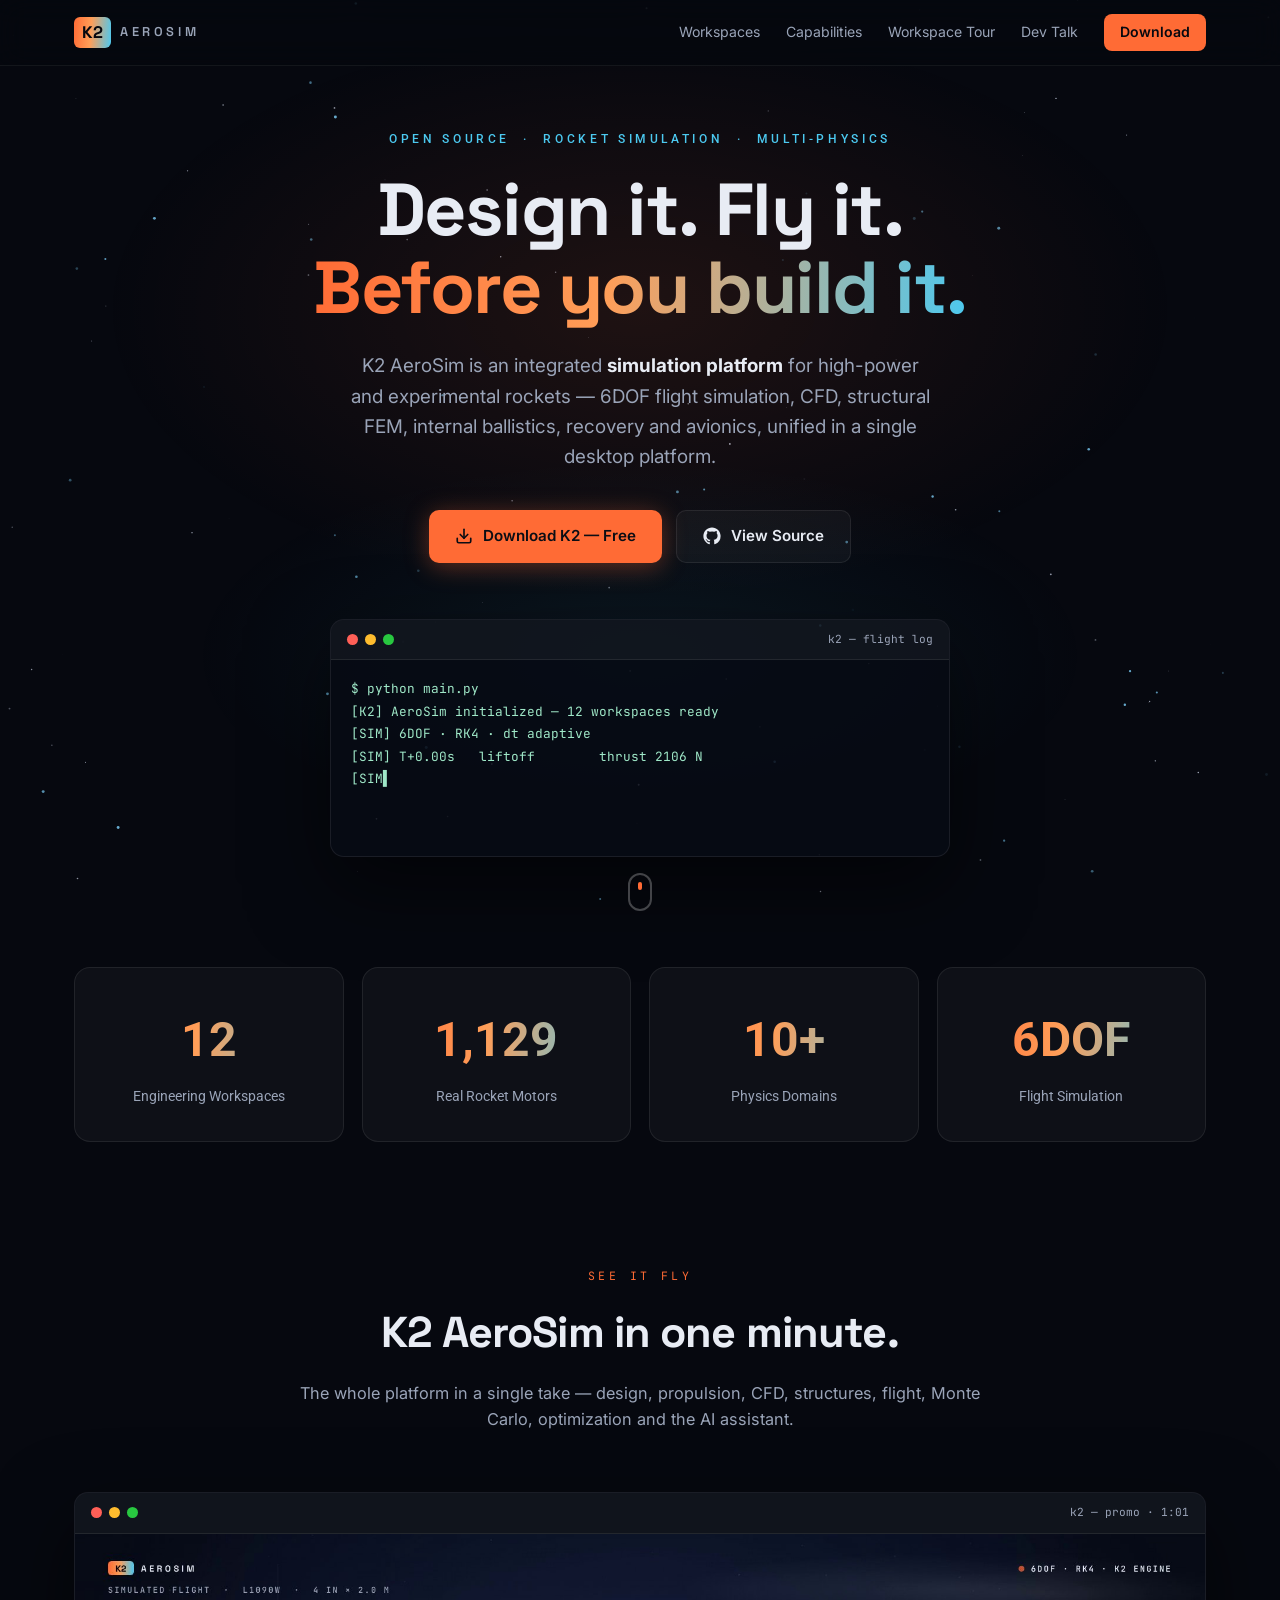
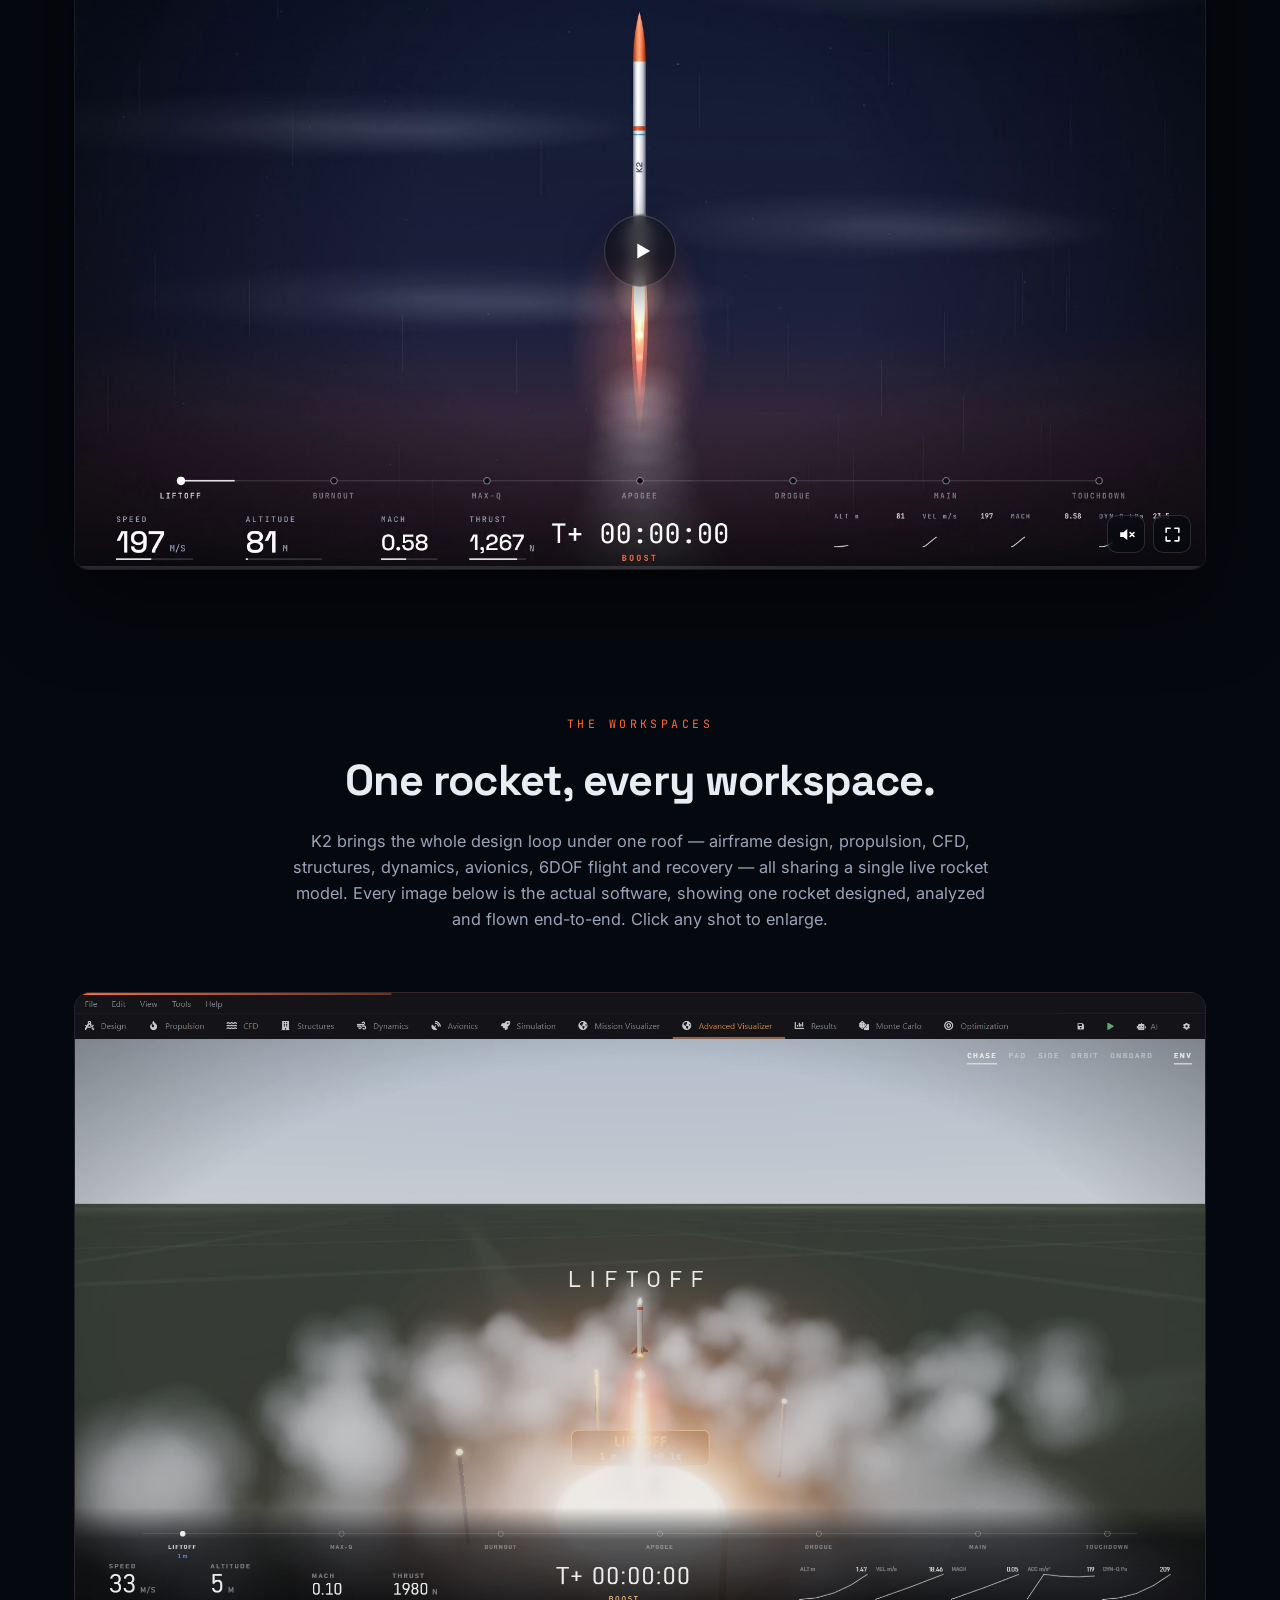
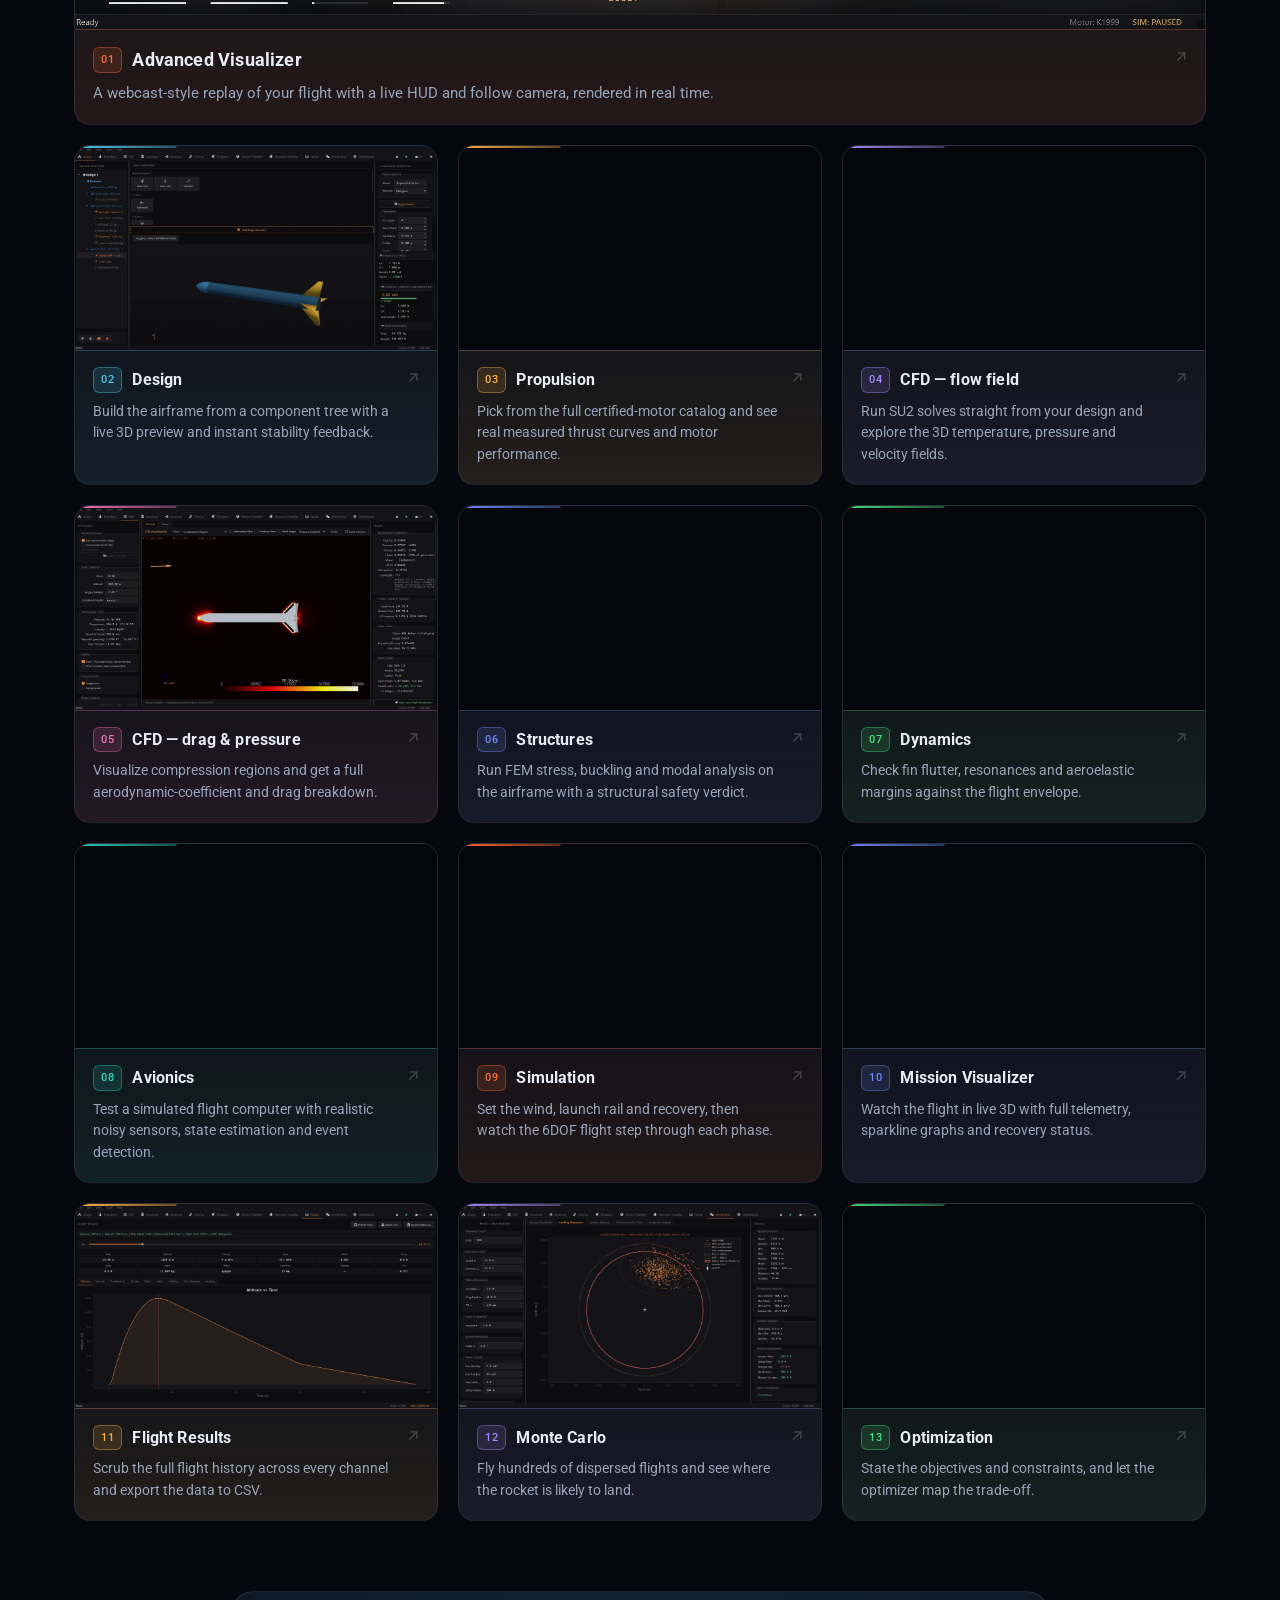
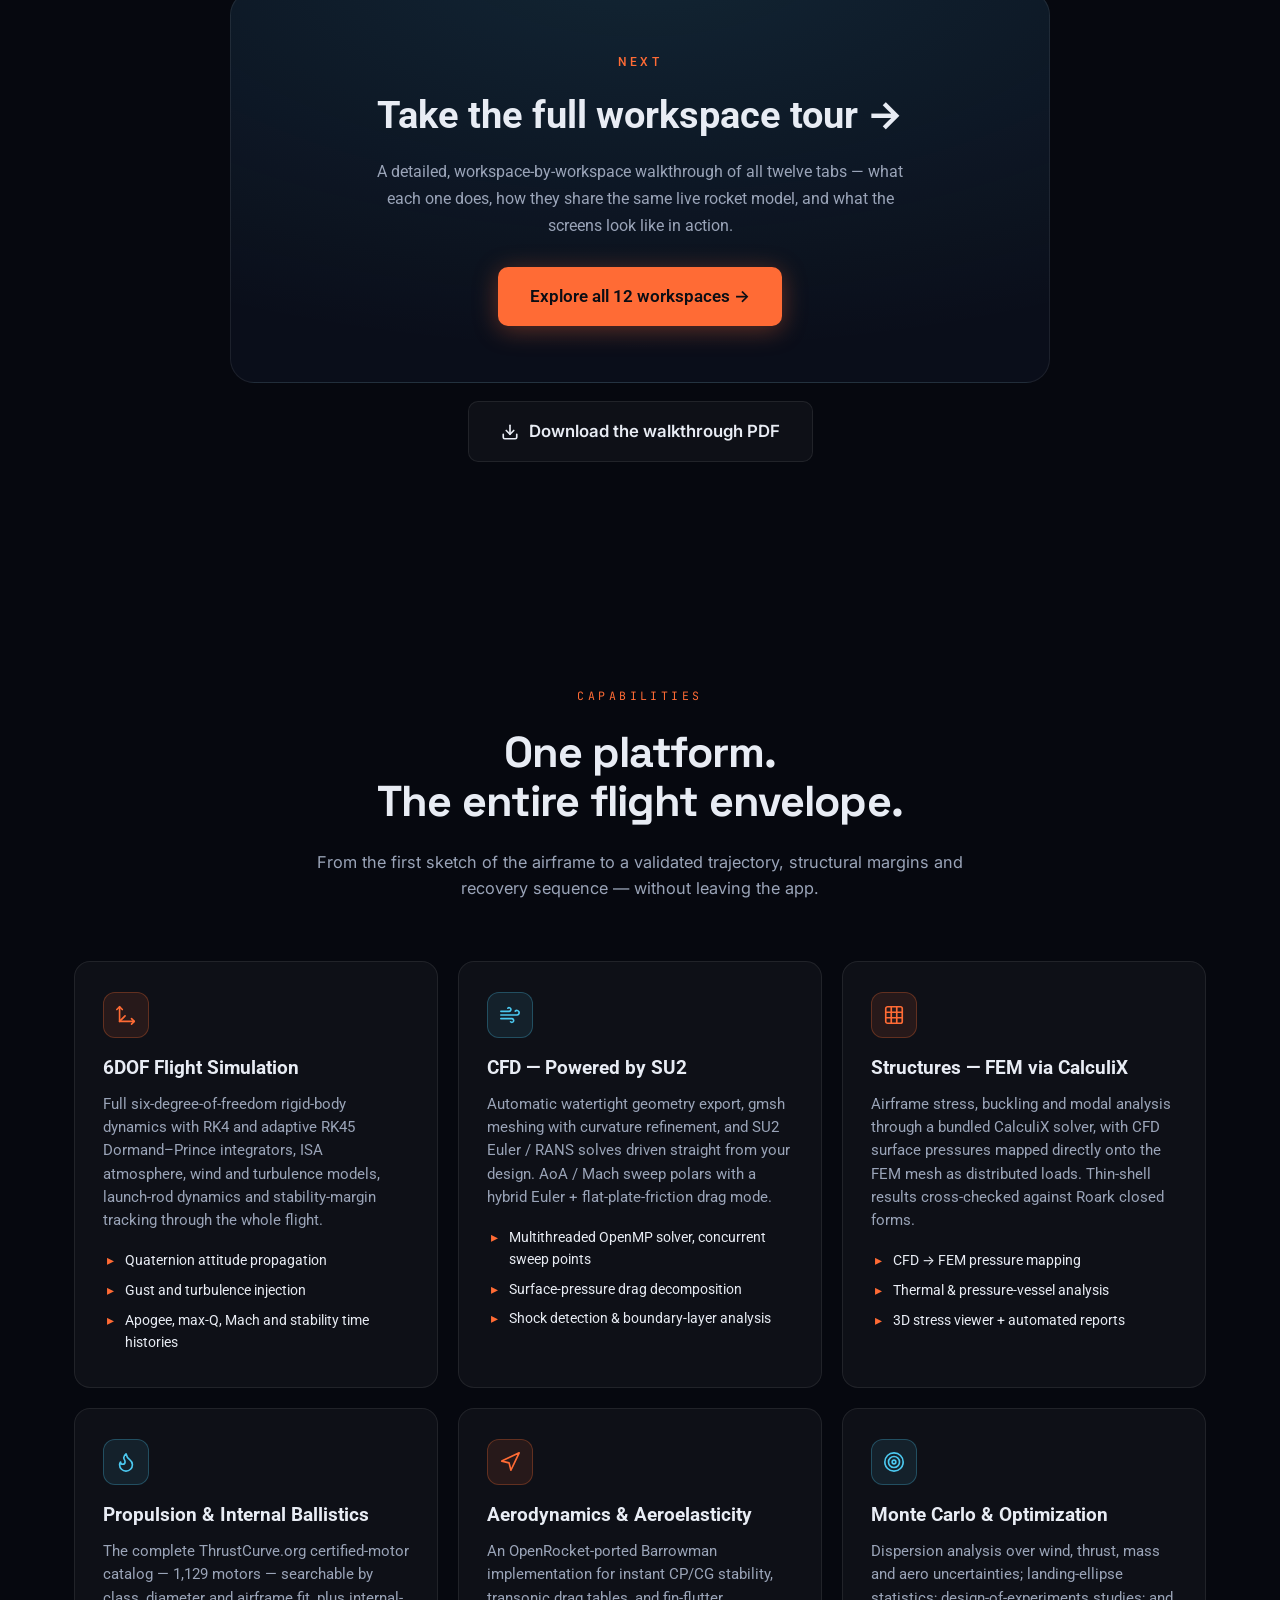
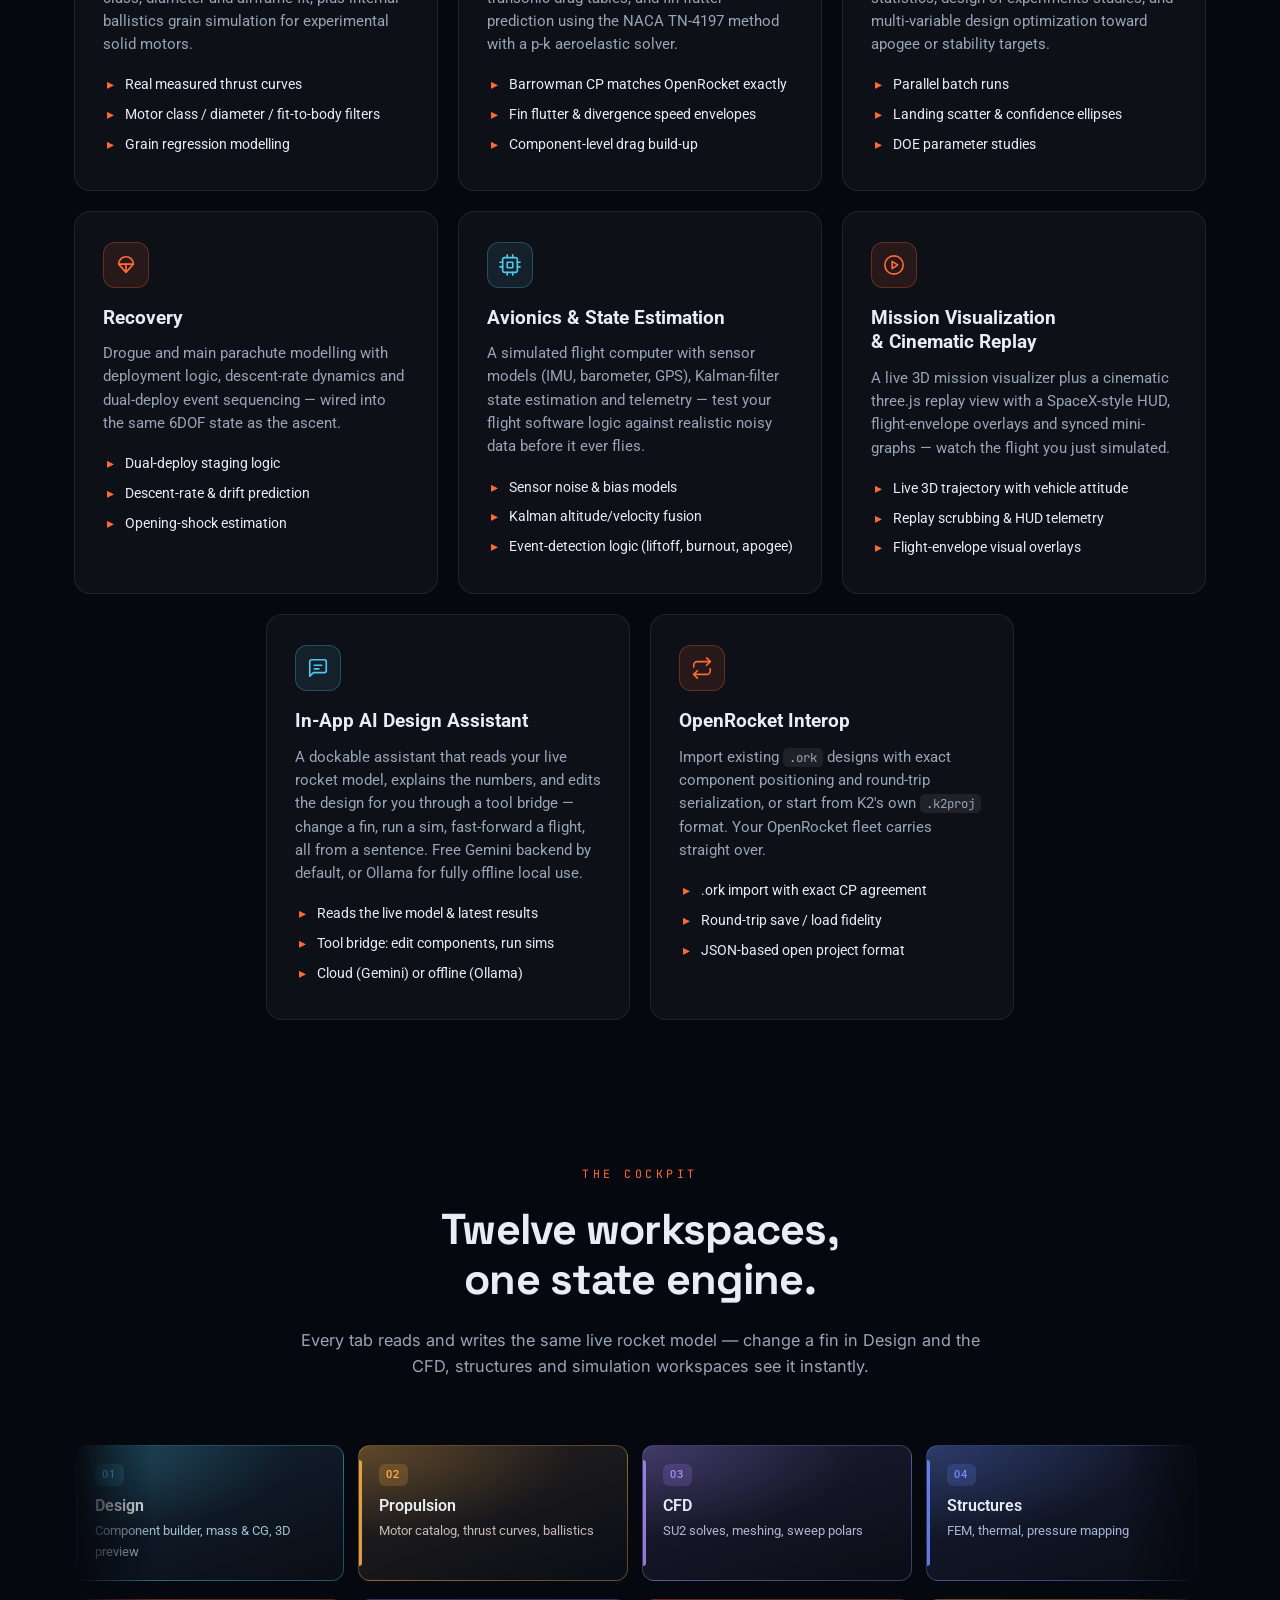
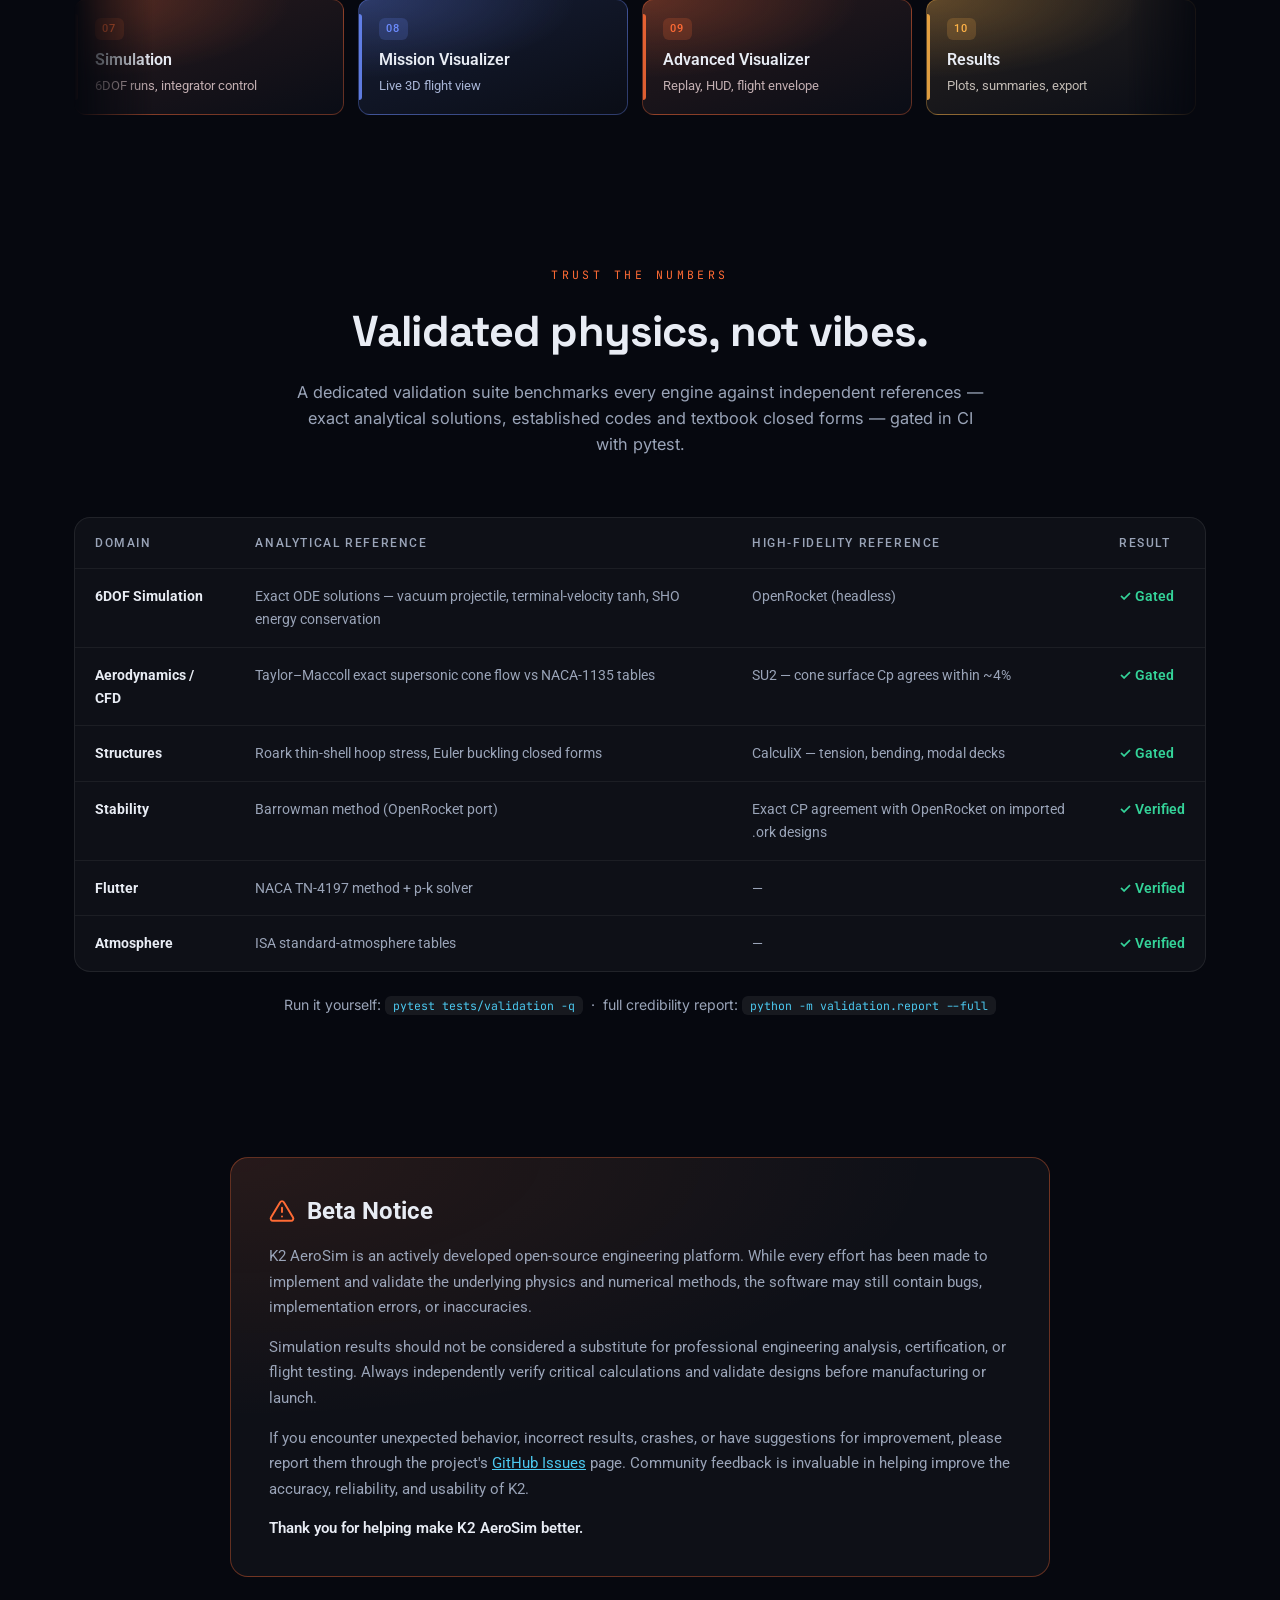
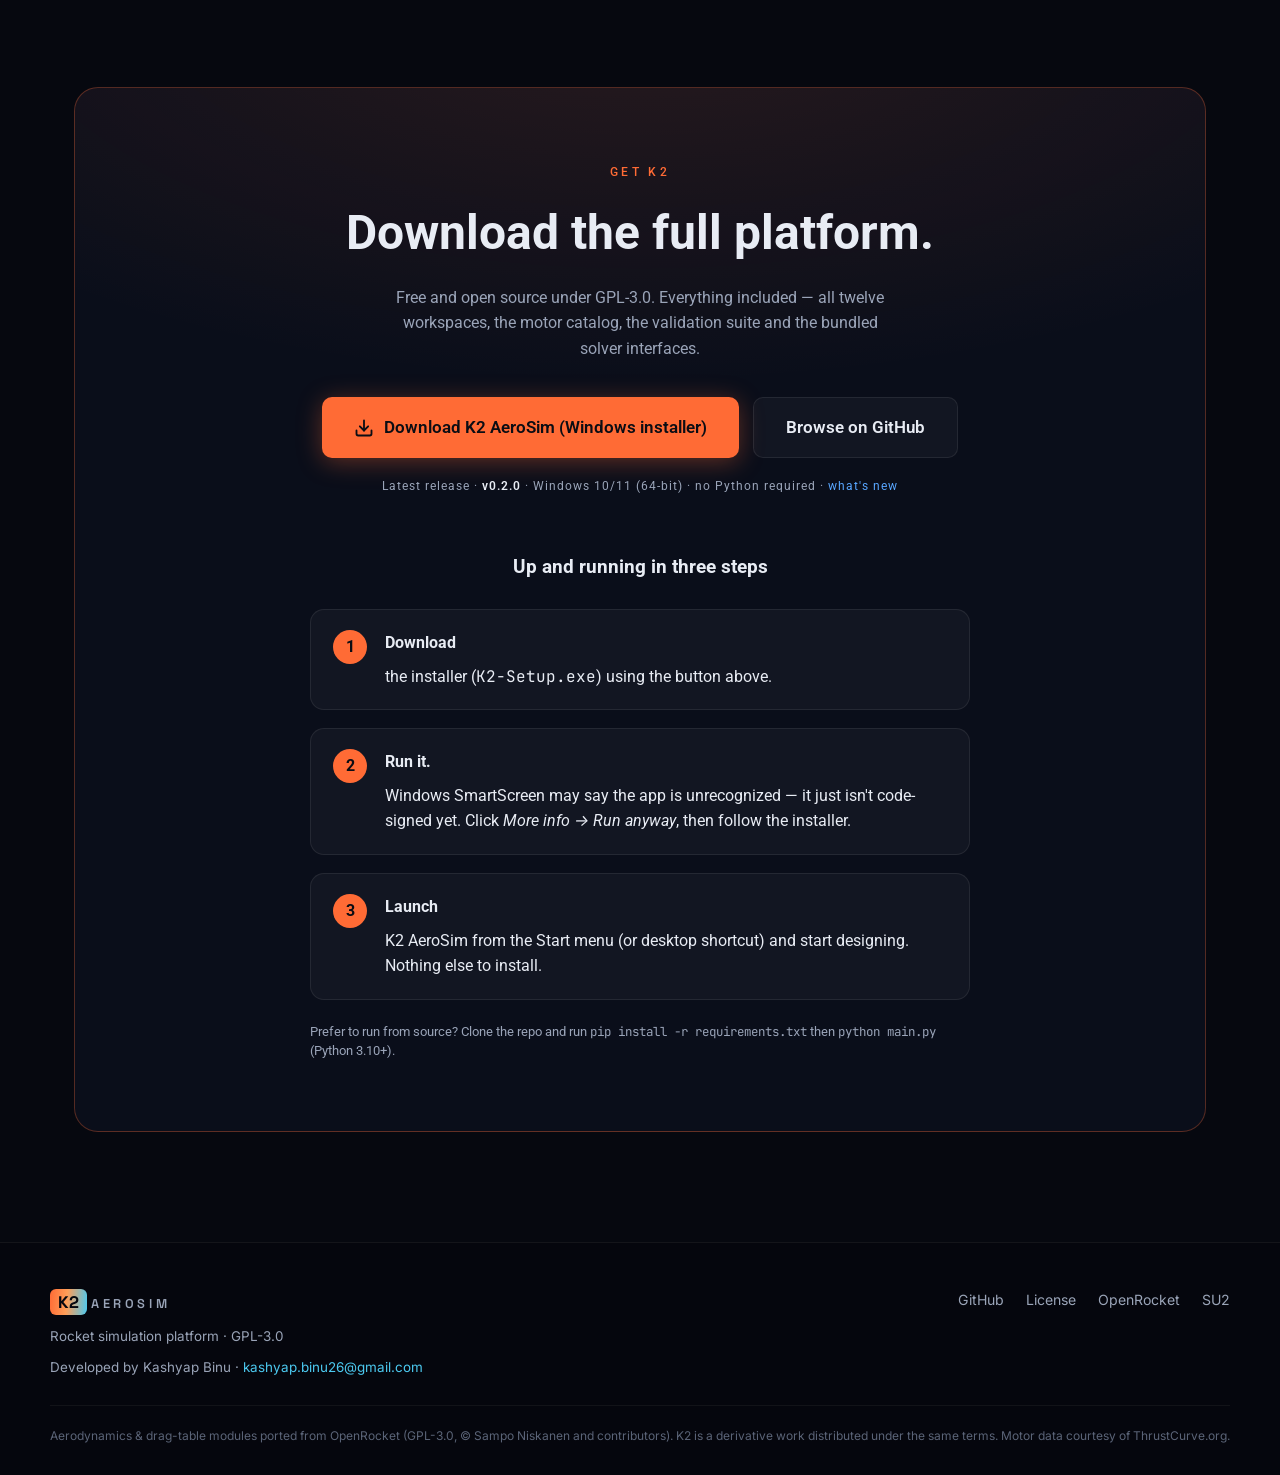
==== commit 150cf242: "chore(release): bump to 0.2.0 Co-Authored-By: Claude Opus 5.5 <noreply@anthropic.com>" ====
--- a/website/index.html
+++ b/website/index.html
@@ -538,7 +538,7 @@
       </a>
       <a class="btn btn-ghost btn-big" href="https://github.com/kashyapbinu/K2-Software" target="_blank" rel="noopener">Browse on GitHub</a>
     </div>
-    <p class="dl-meta">Latest release · <strong>v0.1.10</strong> · Windows 10/11 (64-bit) · no Python required · <a href="developer.html#updates">what's new</a></p>
+    <p class="dl-meta">Latest release · <strong>v0.2.0</strong> · Windows 10/11 (64-bit) · no Python required · <a href="developer.html#updates">what's new</a></p>
 
     <div class="dl-steps">
       <h3>Up and running in three steps</h3>
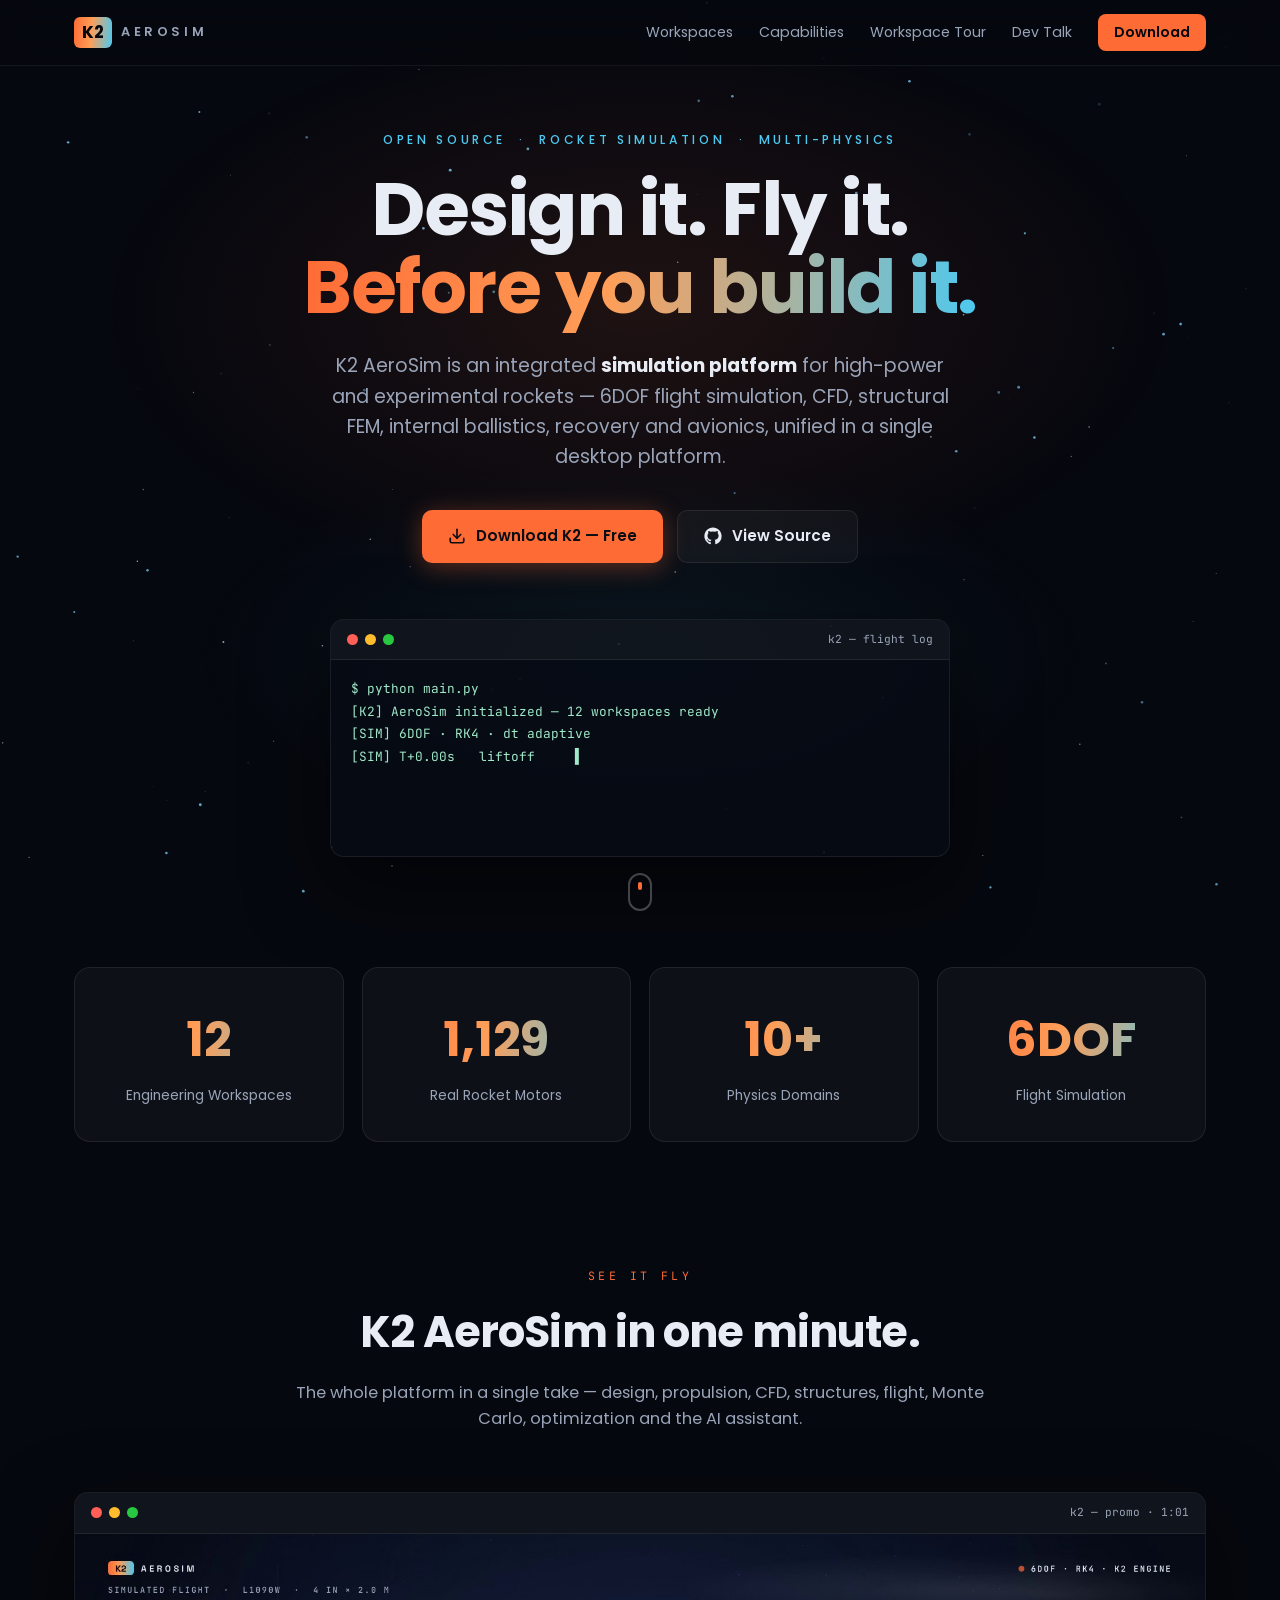
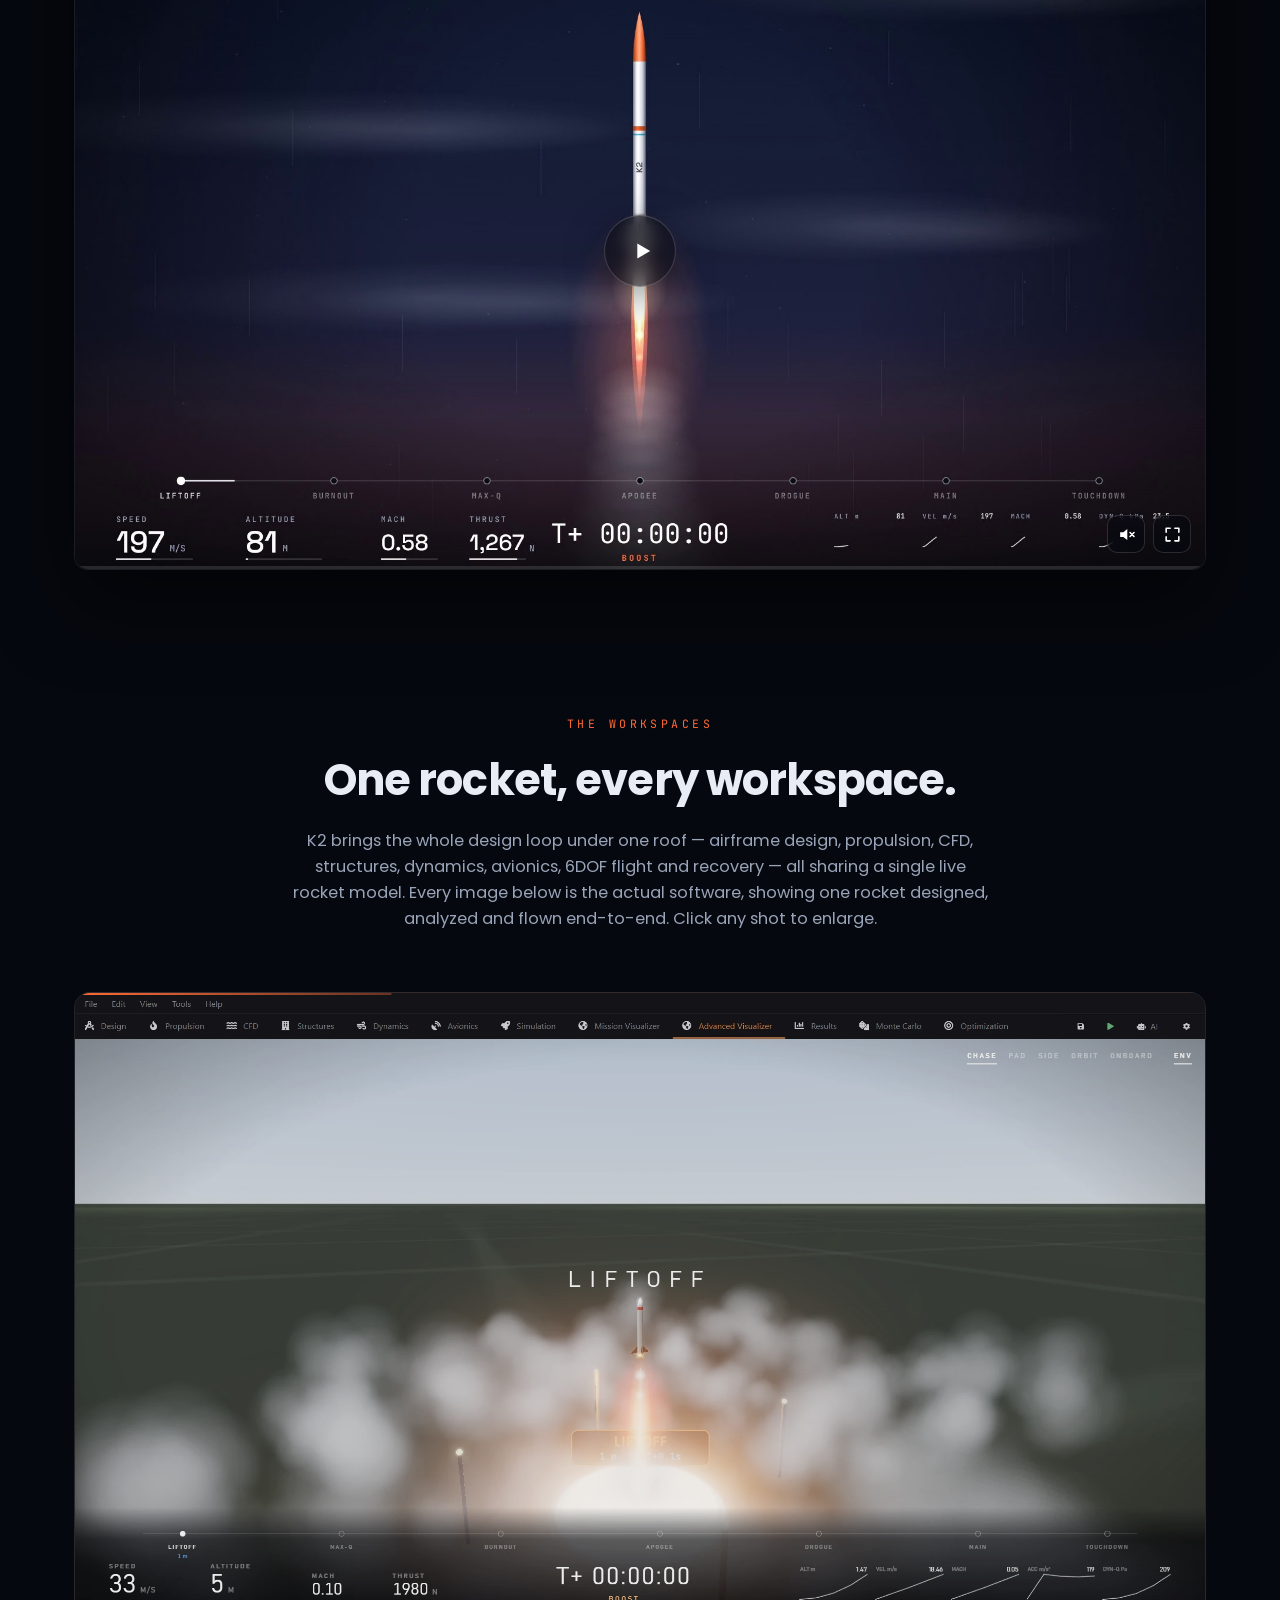
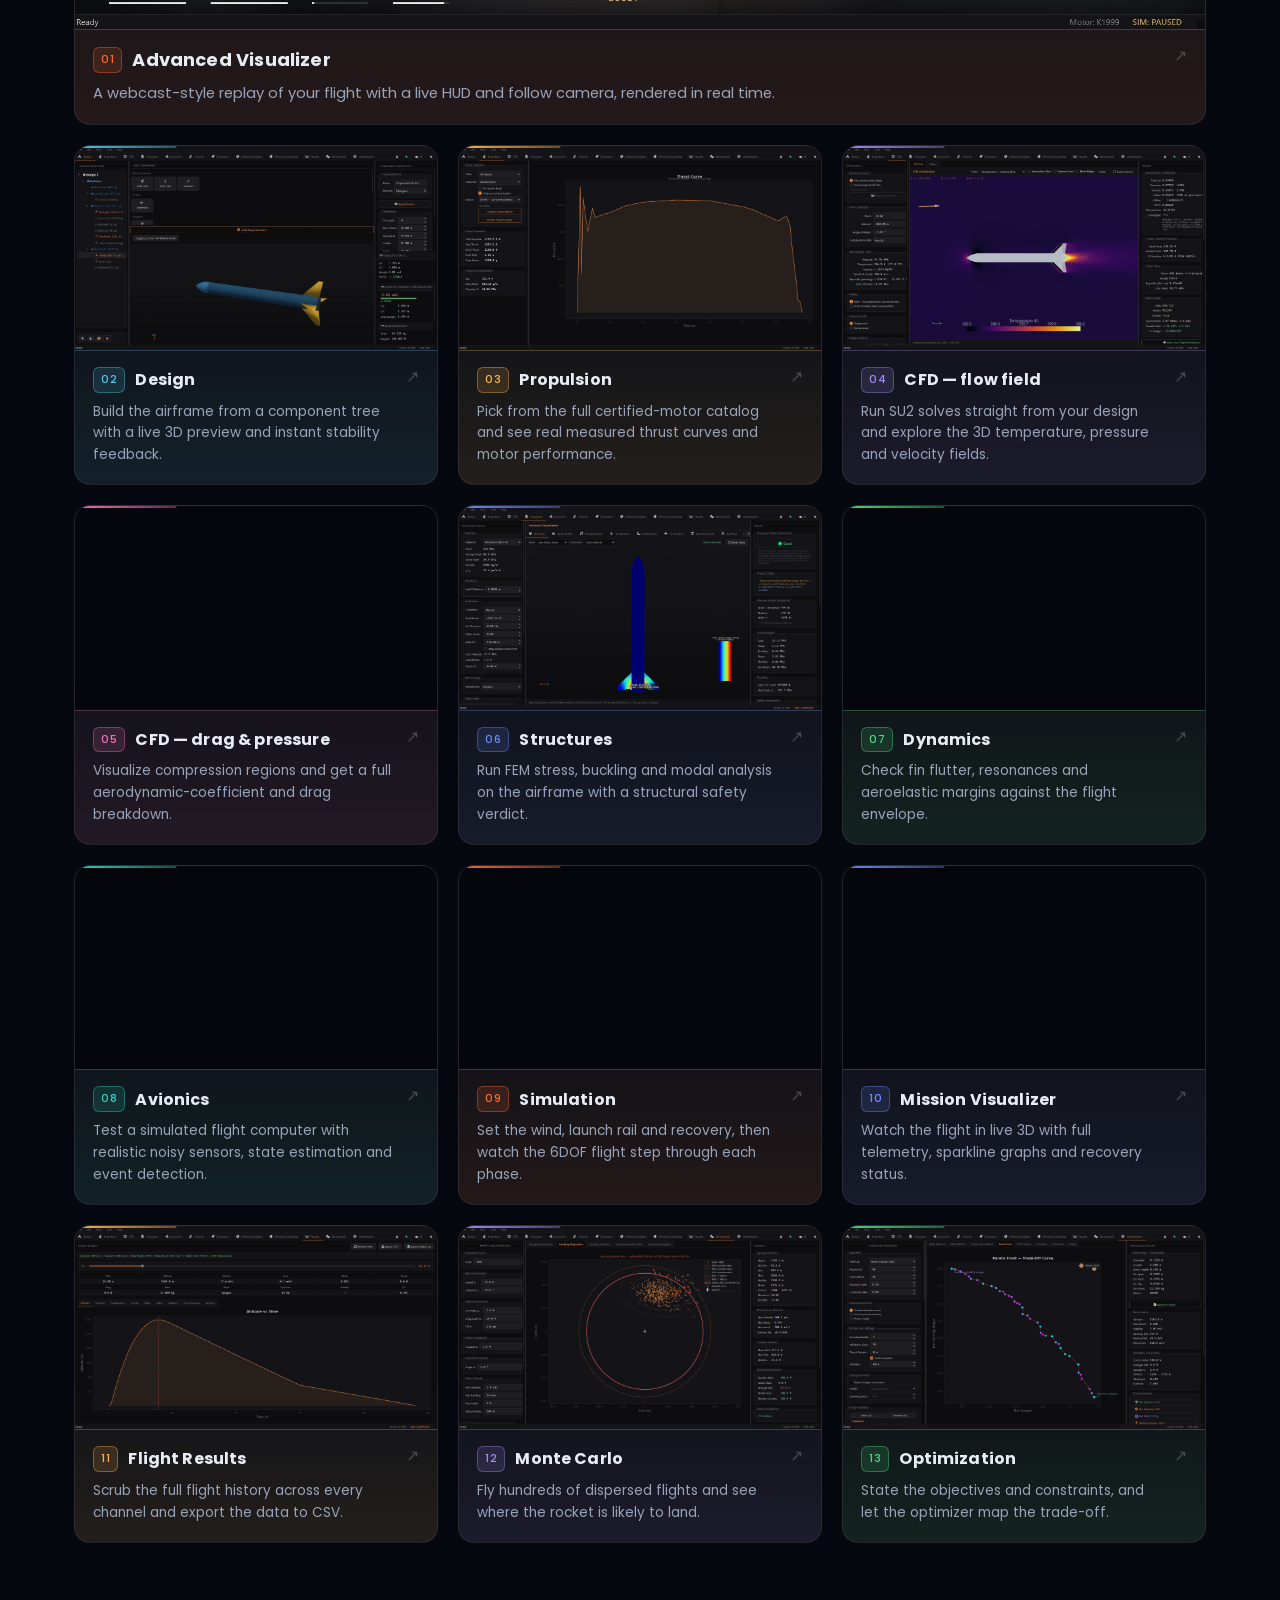
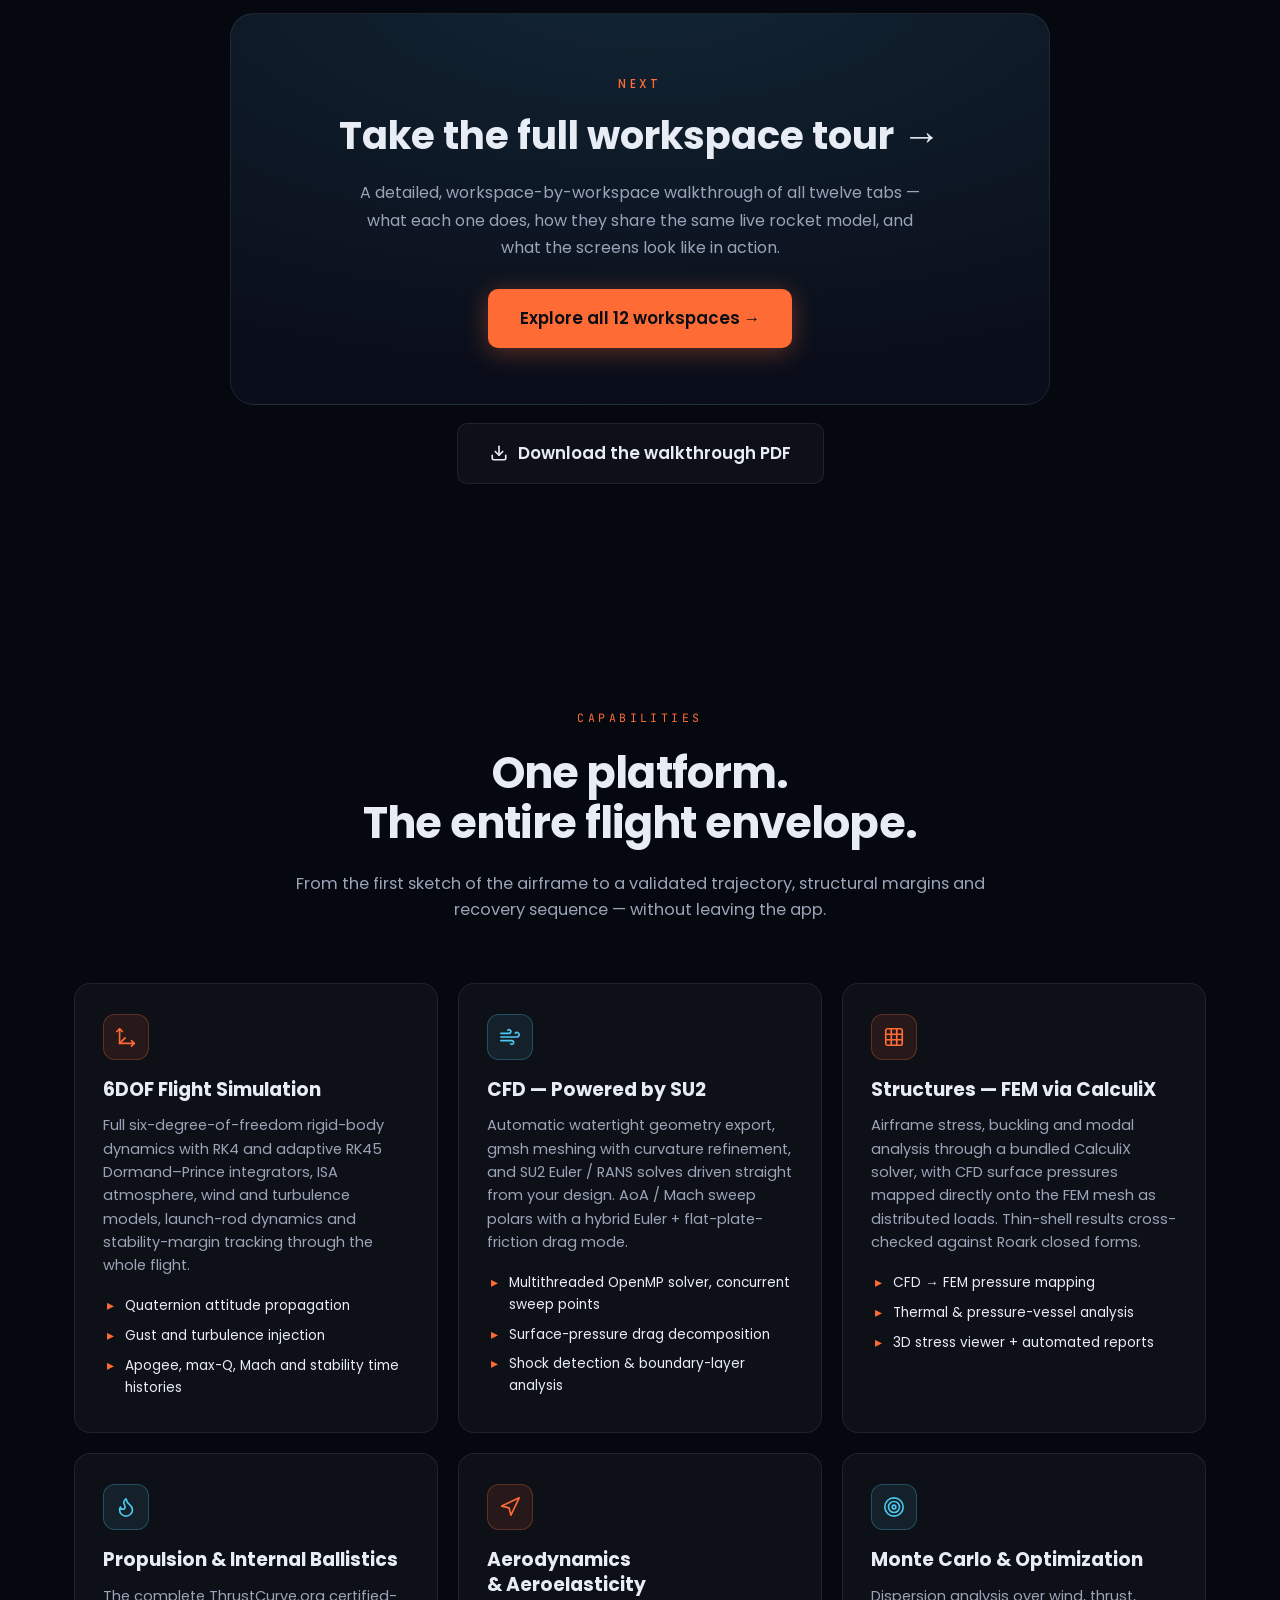
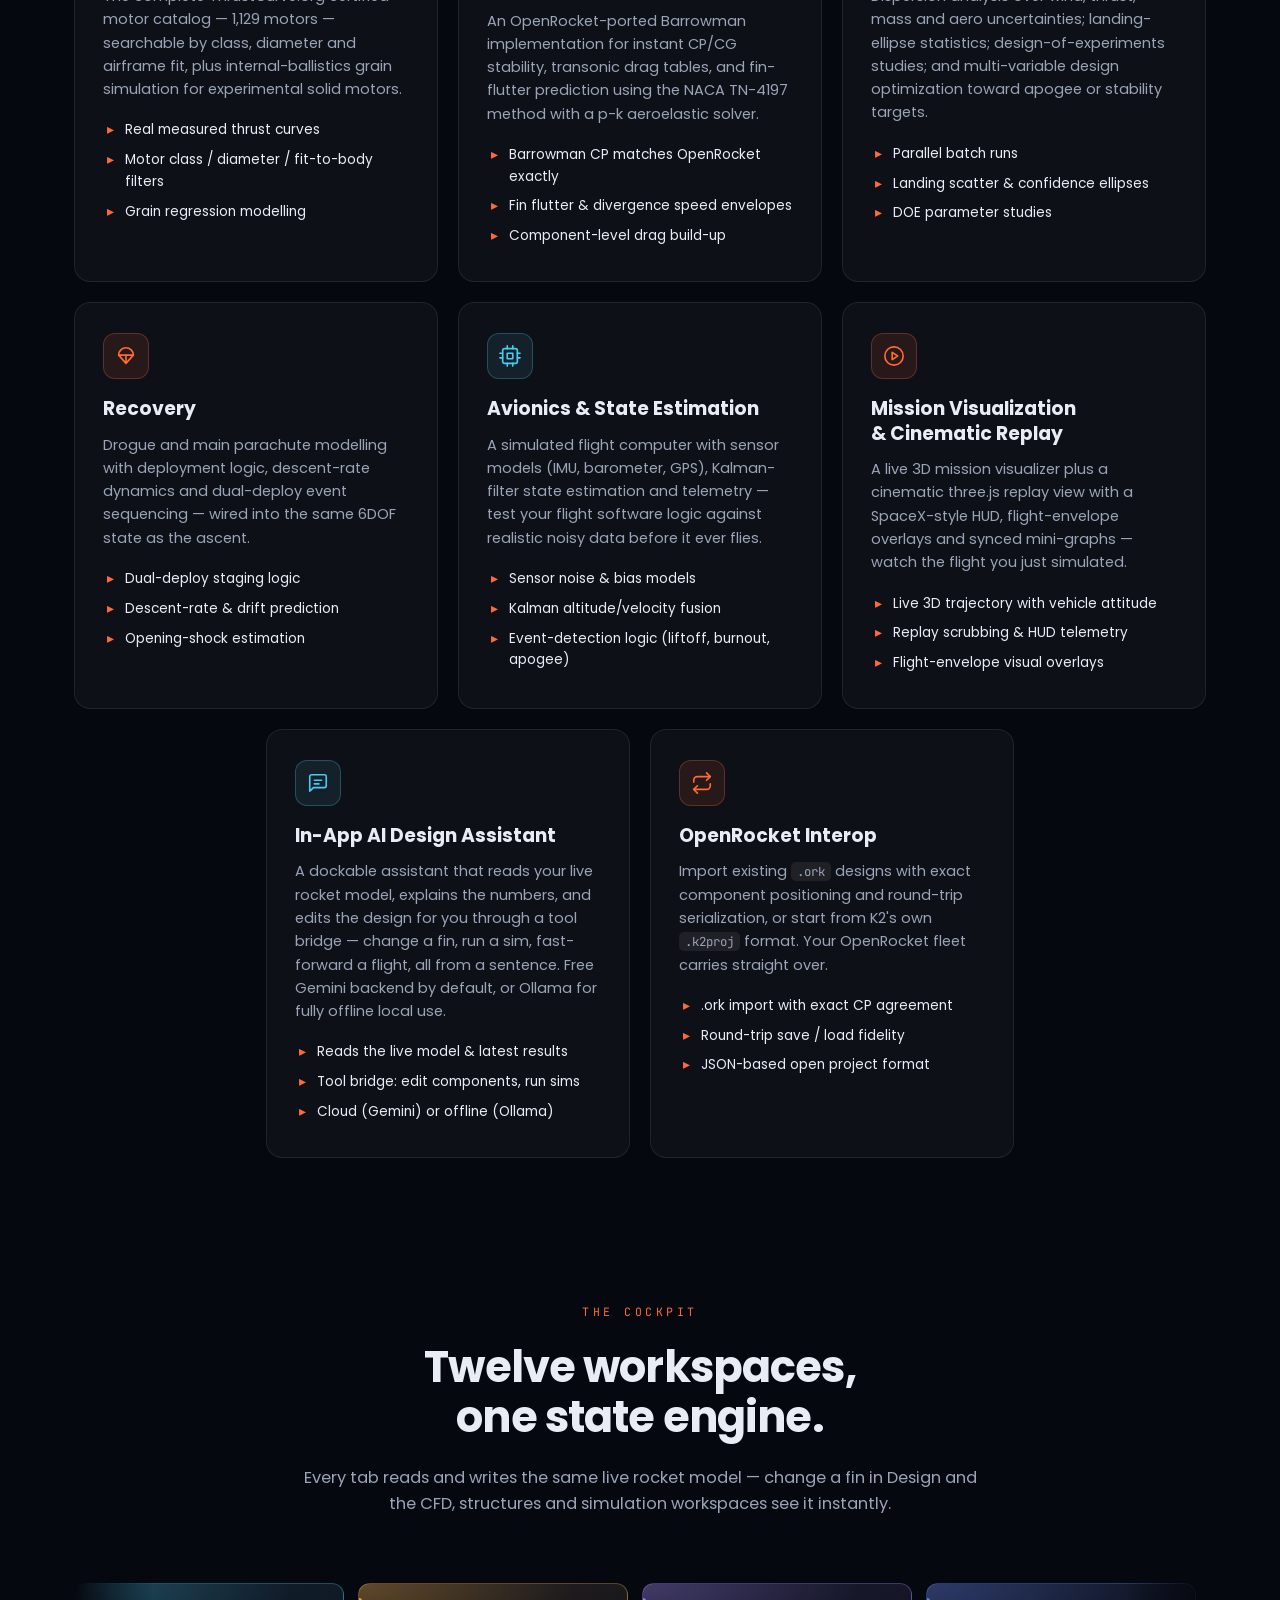
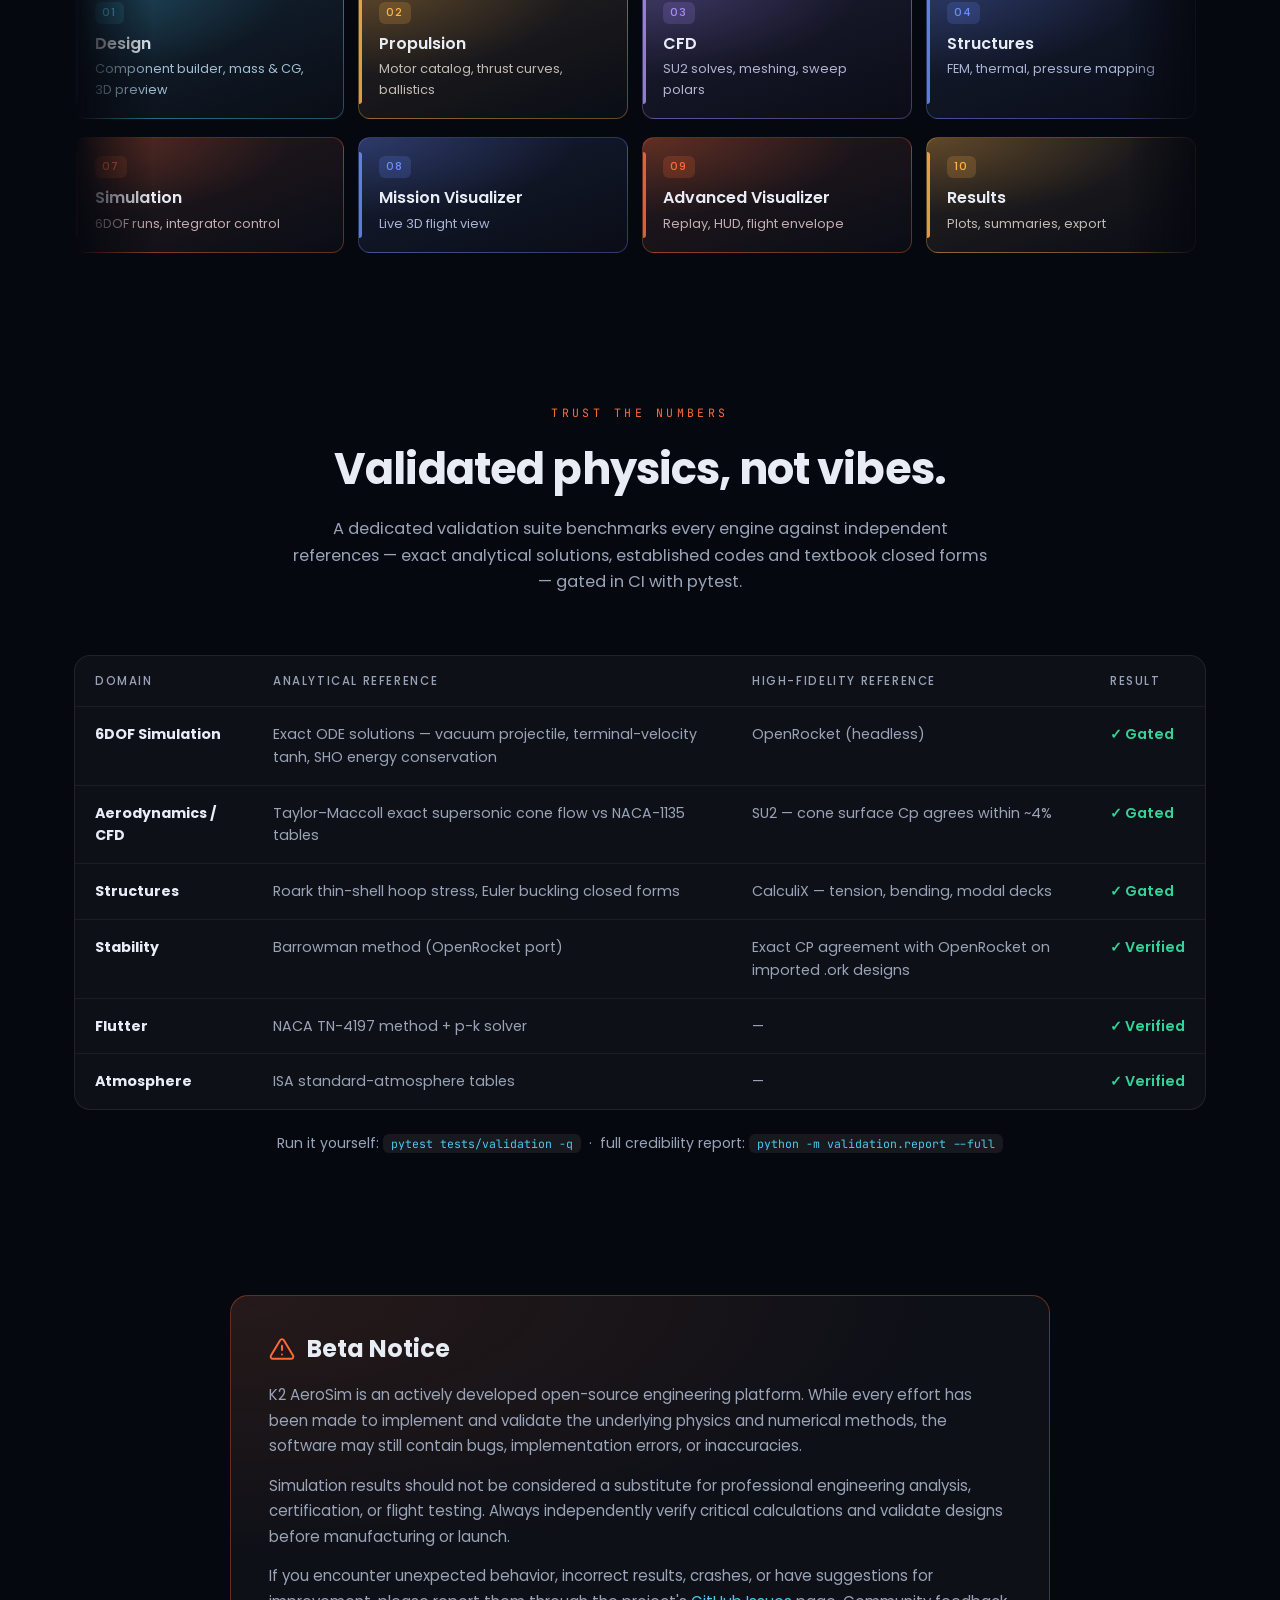
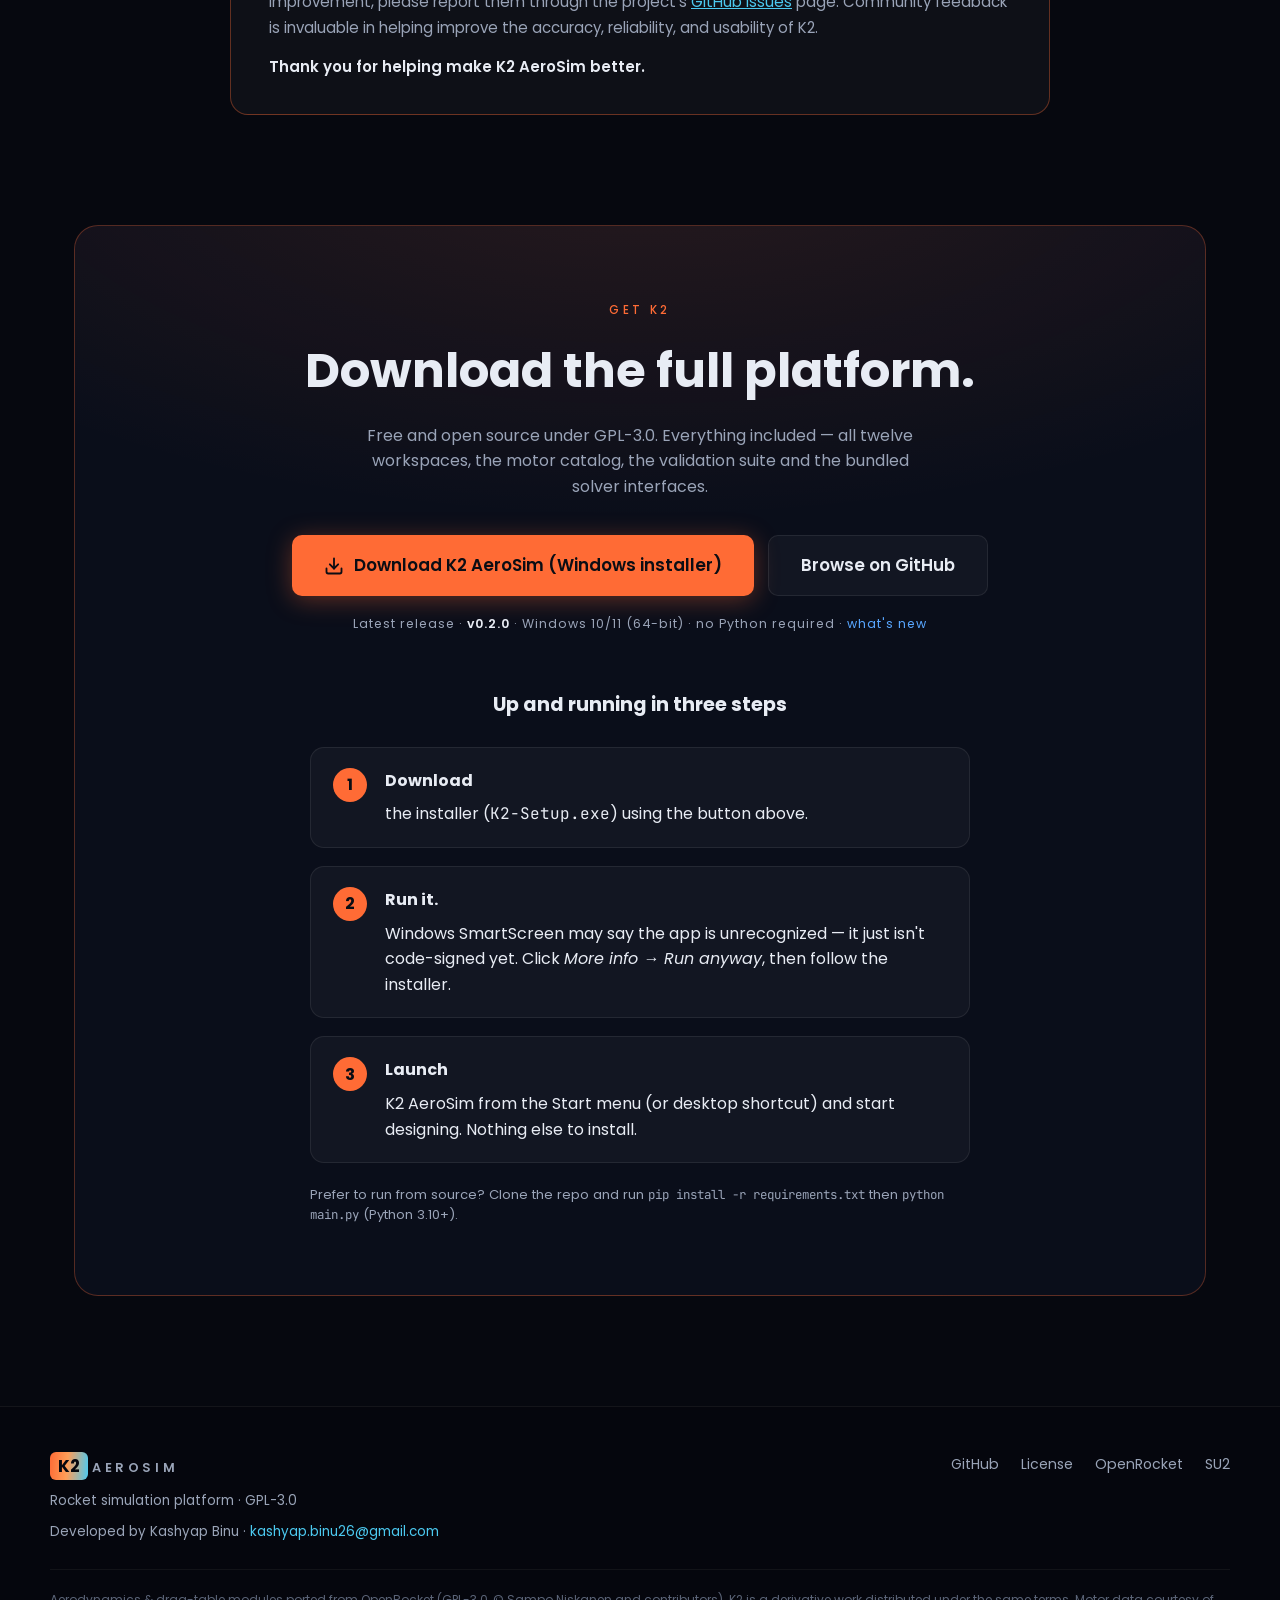
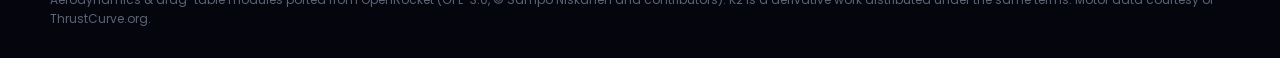
==== commit 1d4ab69e: "style(website): set the site in Poppins Replaces Space Grotesk (headings), Inter (body) and Roboto (" ====
--- a/website/index.html
+++ b/website/index.html
@@ -7,7 +7,7 @@
 <meta name="description" content="K2 AeroSim: an integrated simulation platform for high-power and experimental rockets. 6DOF flight simulation, CFD, FEM, propulsion, recovery, avionics — free and open source.">
 <link rel="preconnect" href="https://fonts.googleapis.com">
 <link rel="preconnect" href="https://fonts.gstatic.com" crossorigin>
-<link href="https://fonts.googleapis.com/css2?family=Space+Grotesk:wght@400;500;600;700&family=Inter:wght@400;500;600&family=JetBrains+Mono:wght@400;500&family=Roboto:wght@400;500;700&display=swap" rel="stylesheet">
+<link href="https://fonts.googleapis.com/css2?family=Poppins:wght@400;500;600;700&family=JetBrains+Mono:wght@400;500&display=swap" rel="stylesheet">
 <link rel="stylesheet" href="style.css">
 <link rel="icon" type="image/png" href="assets/favicon.png">
 <script>
--- a/website/style.css
+++ b/website/style.css
@@ -9,10 +9,10 @@
   --accent: #ff6b35;
   --accent-2: #4cc9f0;
   --grad: linear-gradient(95deg, #ff6b35, #ff9e58 45%, #4cc9f0);
-  --font-display: "Space Grotesk", sans-serif;
-  --font-body: "Inter", sans-serif;
+  --font-display: "Poppins", sans-serif;
+  --font-body: "Poppins", sans-serif;
   --font-mono: "JetBrains Mono", monospace;
-  --font-card: "Roboto", "Inter", sans-serif;
+  --font-card: "Poppins", sans-serif;
 }
 
 * { margin: 0; padding: 0; box-sizing: border-box; }
@@ -384,7 +384,7 @@
 }
 .section-head p { color: var(--muted); font-size: 1.02rem; }
 
-/* Card typography — everything inside a boxed card is set in Roboto
+/* Card typography — everything inside a boxed card is set in the card font
    (code and pre stay monospace) */
 .metric, .cap, .ws, .chip, .val-table, .beta-notice, .next-card, .dl-card,
 .dev-entry, .dev-list li, .report-card,
@@ -393,7 +393,7 @@
   font-family: var(--font-card);
 }
 .next-card .kicker, .dl-card .kicker { font-weight: 500; }
-/* Roboto is already compact — drop the display font's negative tracking */
+/* Card headings are small — drop the display font's negative tracking */
 .cap h3, .beta-head h2, .next-card h2, .dl-card h2, .dl-steps h3 { letter-spacing: 0; }
 
 /* Screenshot gallery */
@@ -1102,7 +1102,7 @@
 .devtalk-head { padding-top: 130px; padding-bottom: 10px; }
 .devtalk-section { max-width: 820px; margin: 0 auto; padding-top: 24px; }
 .devtalk-h {
-  font-family: var(--font-display, 'Space Grotesk', sans-serif);
+  font-family: var(--font-display, 'Poppins', sans-serif);
   font-size: 1.5rem; font-weight: 700; color: var(--text);
   margin: 0 0 18px; padding-bottom: 10px;
   border-bottom: 1px solid var(--border, #21262d);
@@ -1114,7 +1114,7 @@
 .dev-prose p:last-child { margin-bottom: 0; }
 .dev-prose p strong, .dev-prose strong { color: #ffffff; font-weight: 600; }
 .dev-prose h4 { color: #fff; font-size: 1.15rem; margin: 30px 0 10px;
-                font-family: var(--font-display, "Space Grotesk", sans-serif); }
+                font-family: var(--font-display, "Poppins", sans-serif); }
 .dev-prose a { color: #58a6ff; }
 
 /* Versioned release headings in the Updates changelog */
